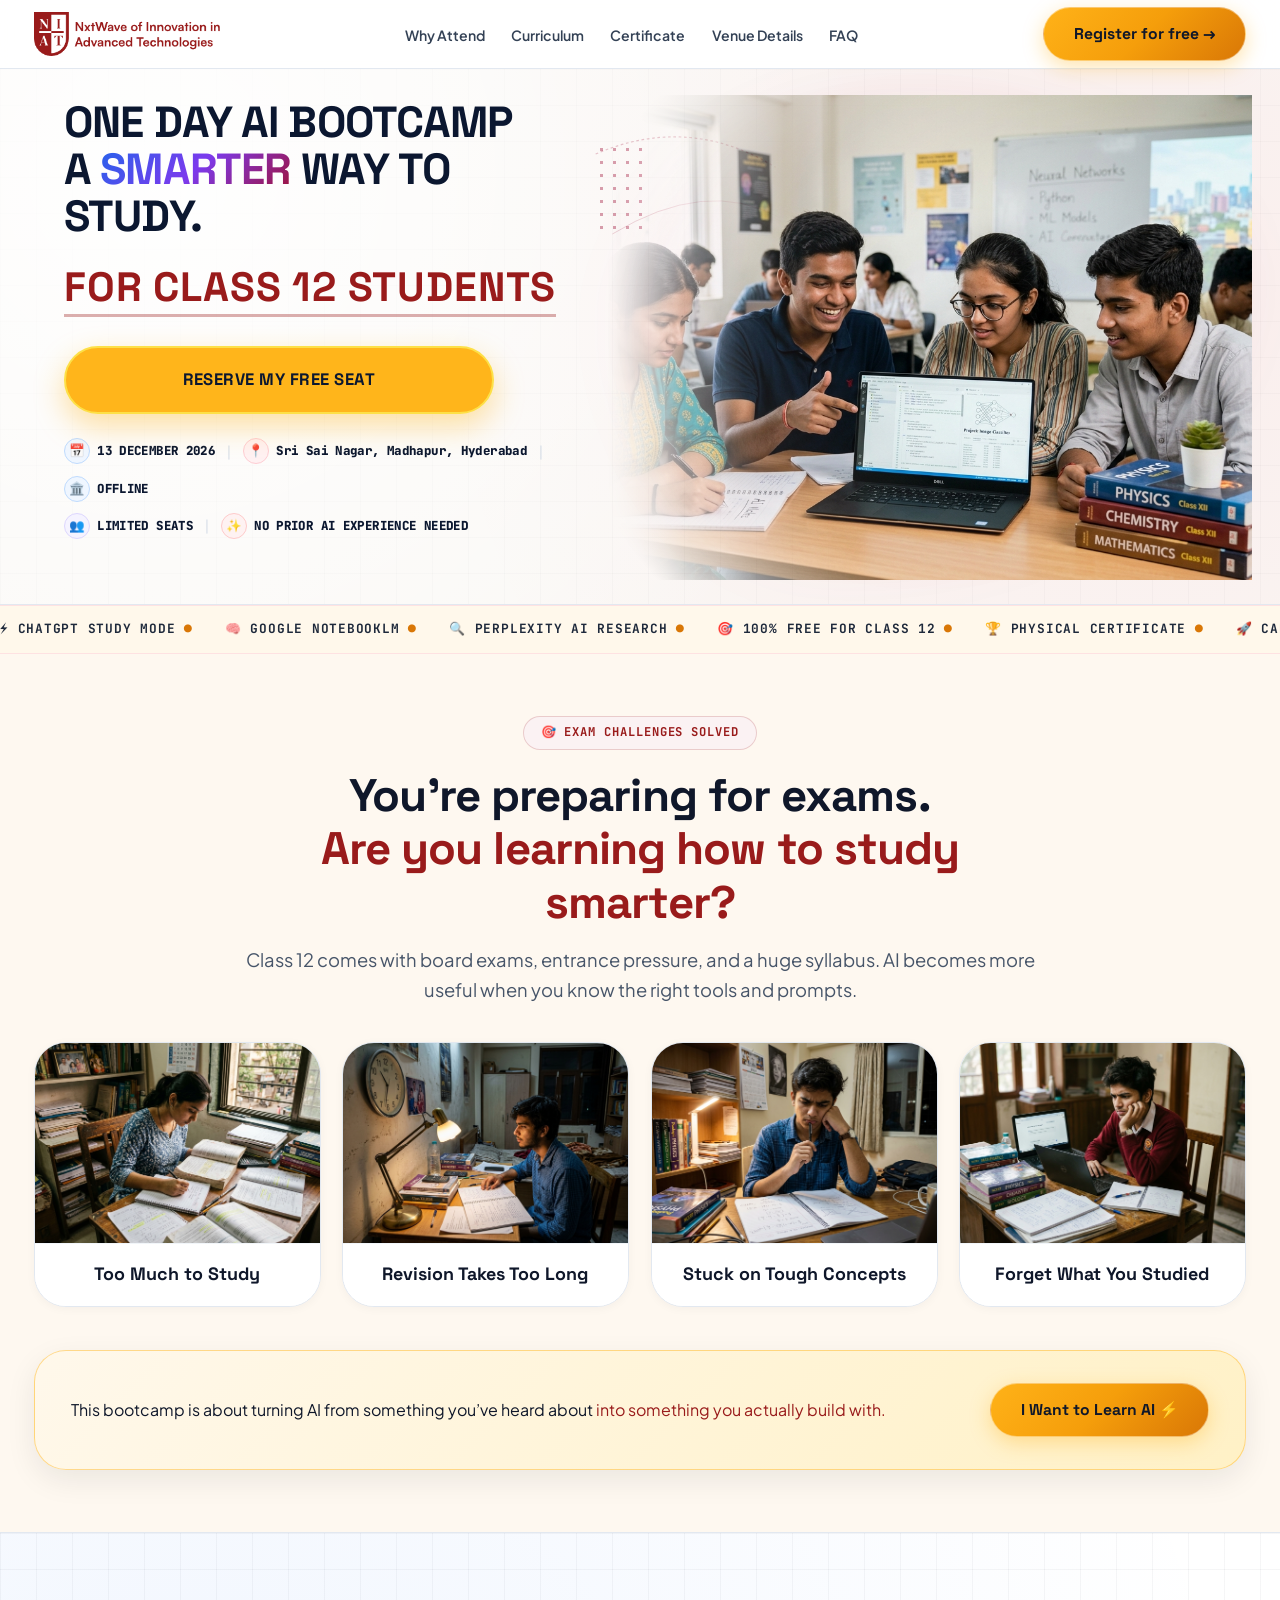
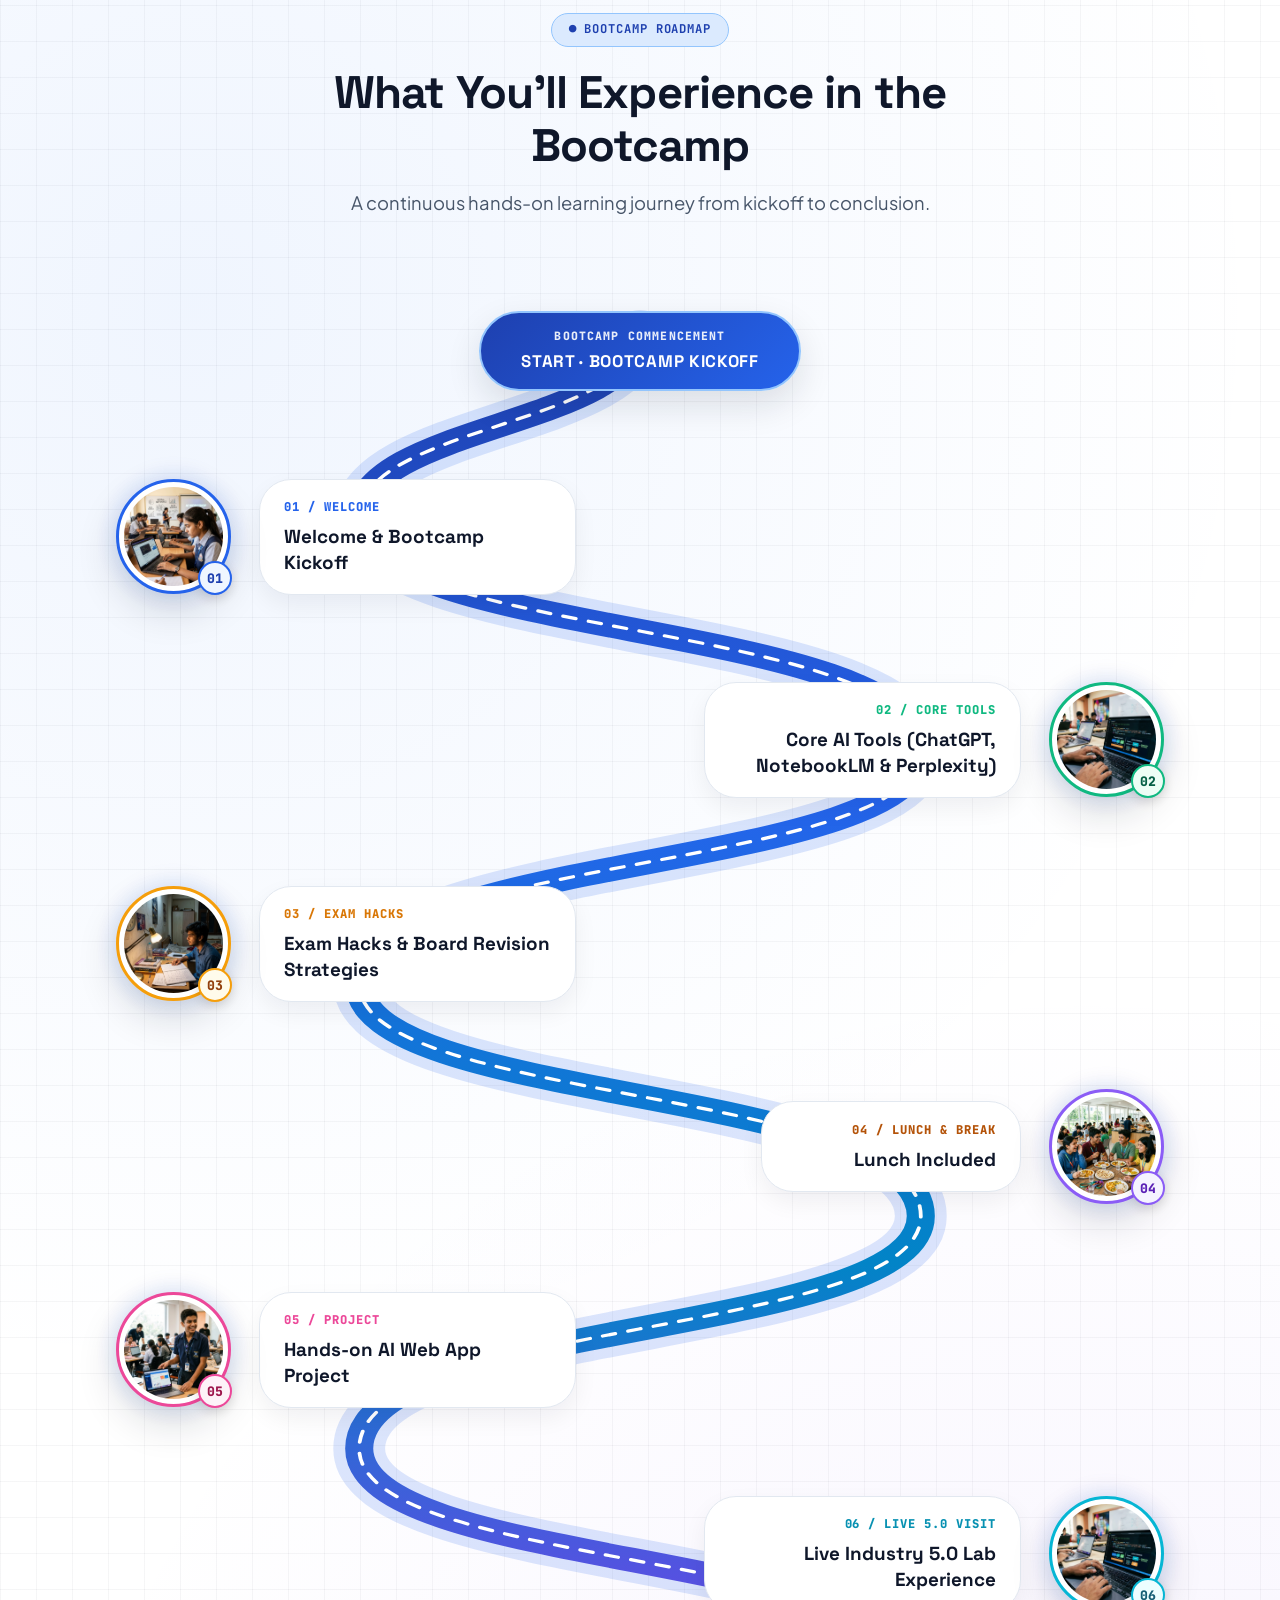
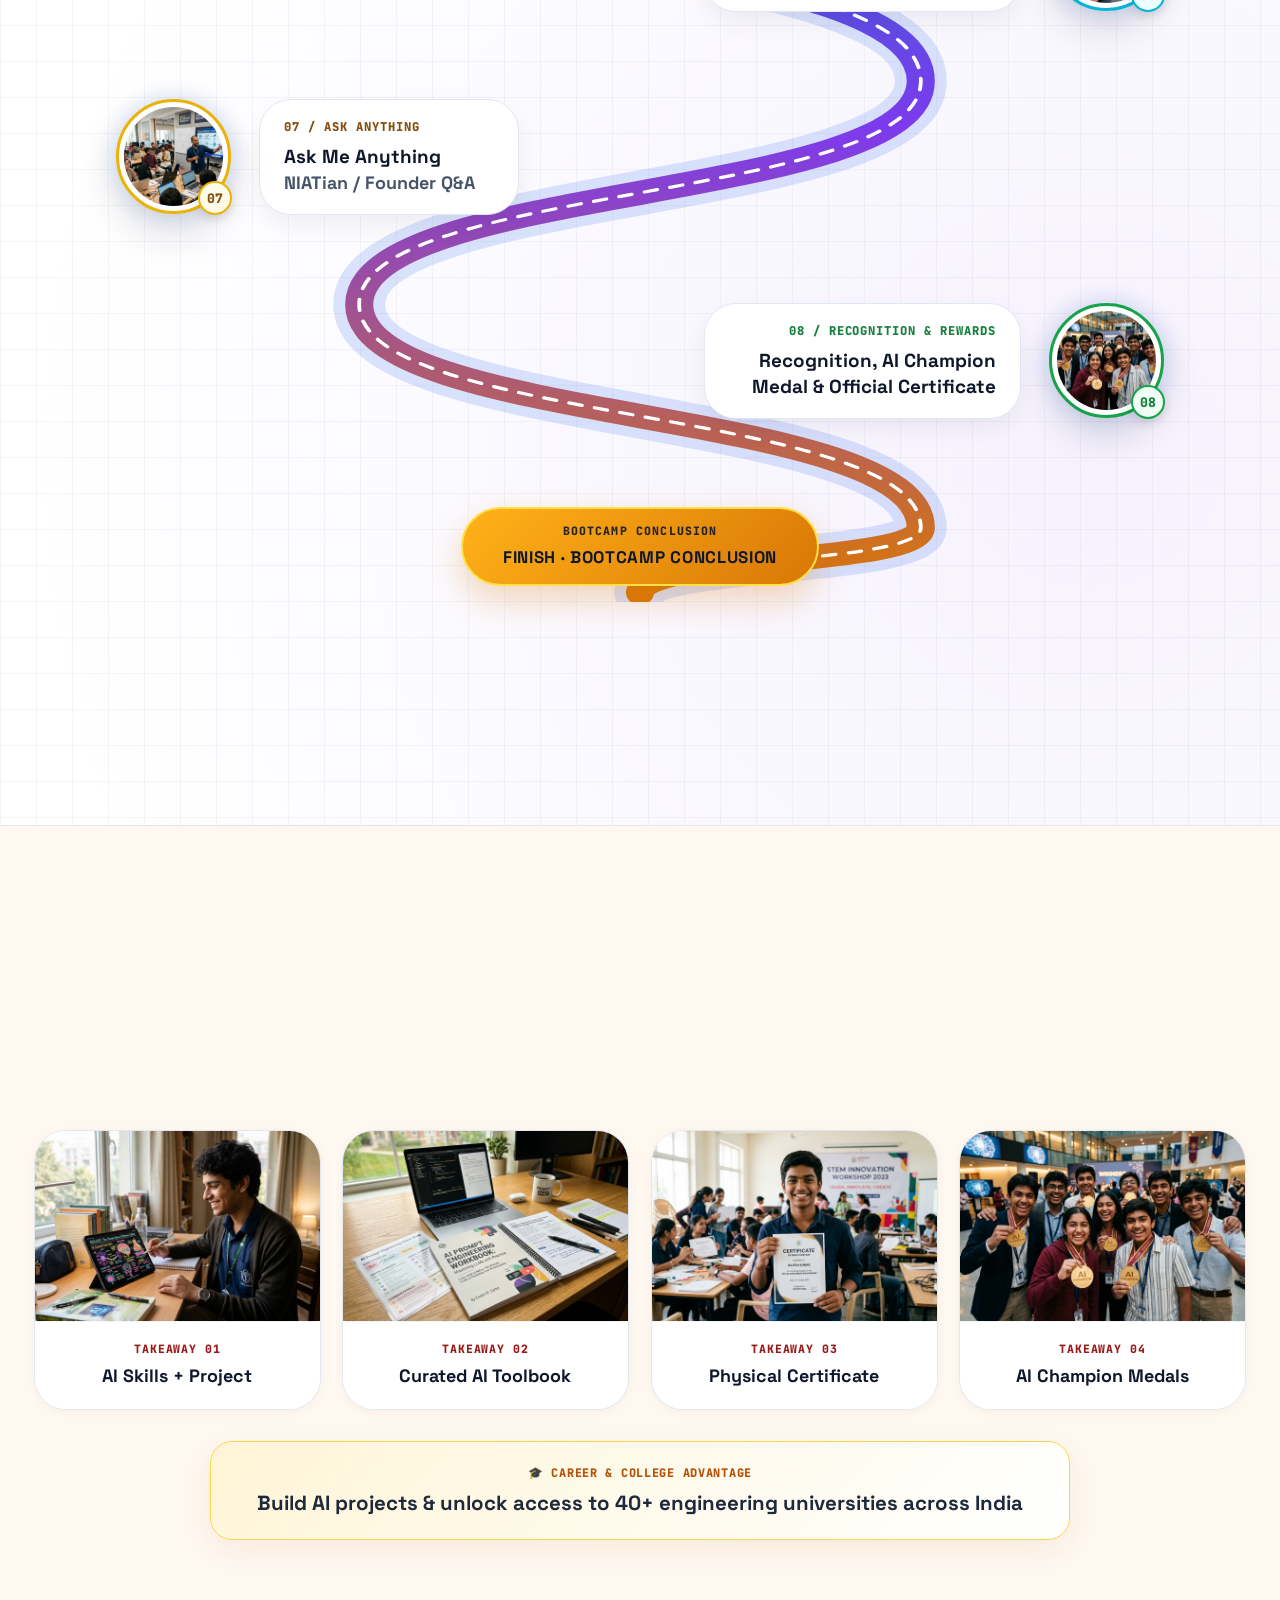
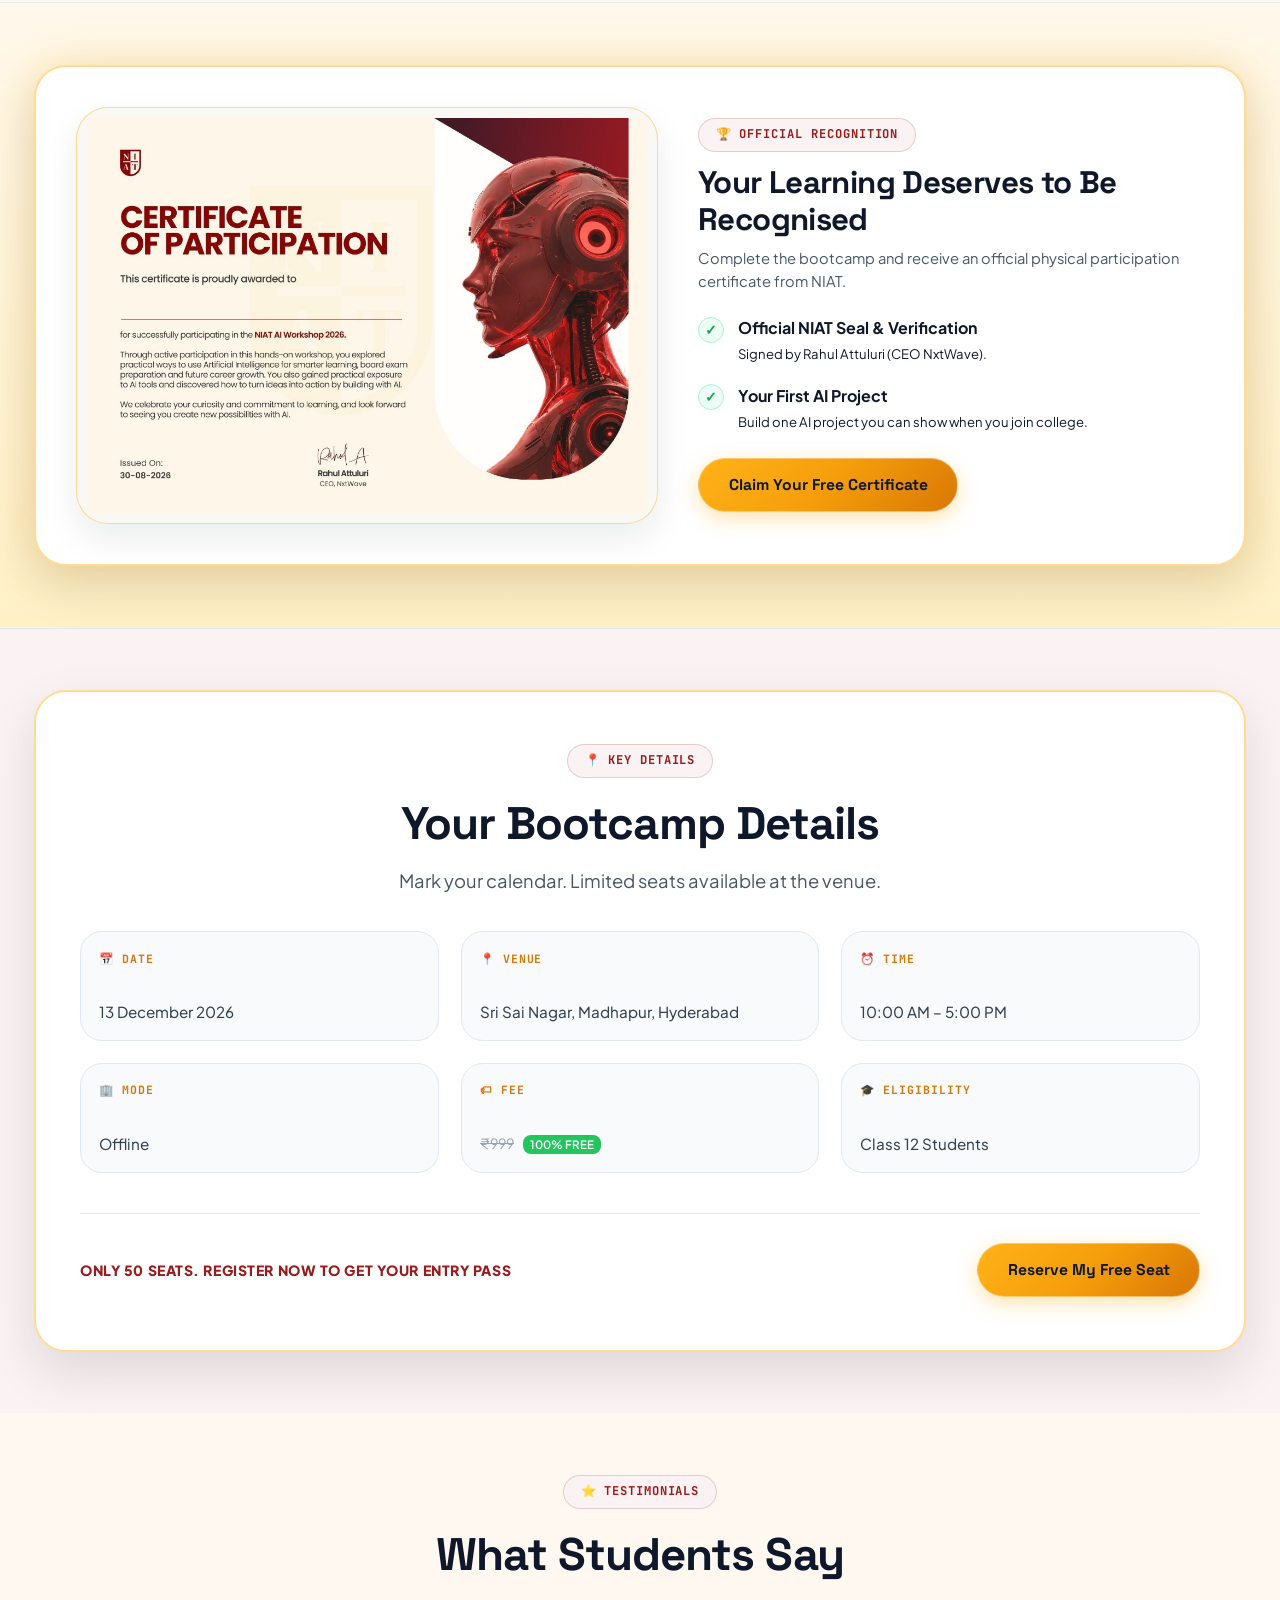
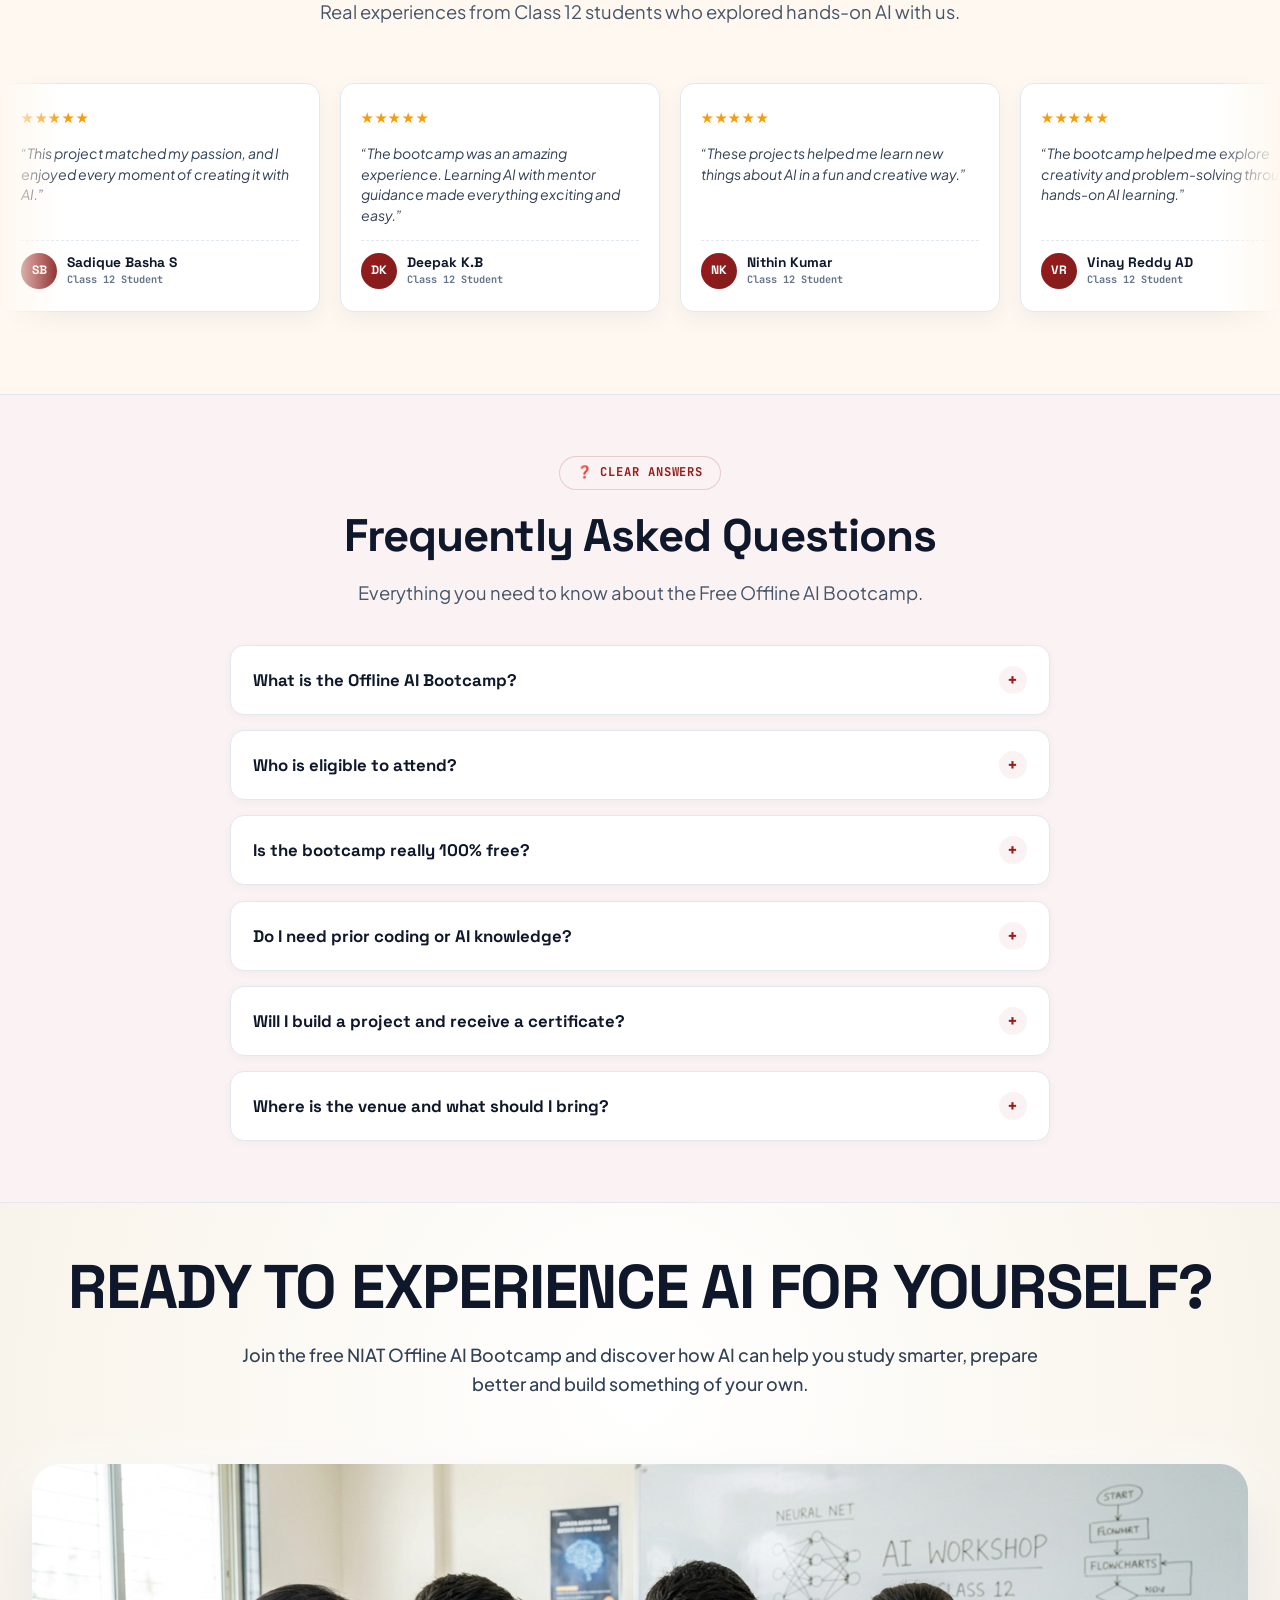
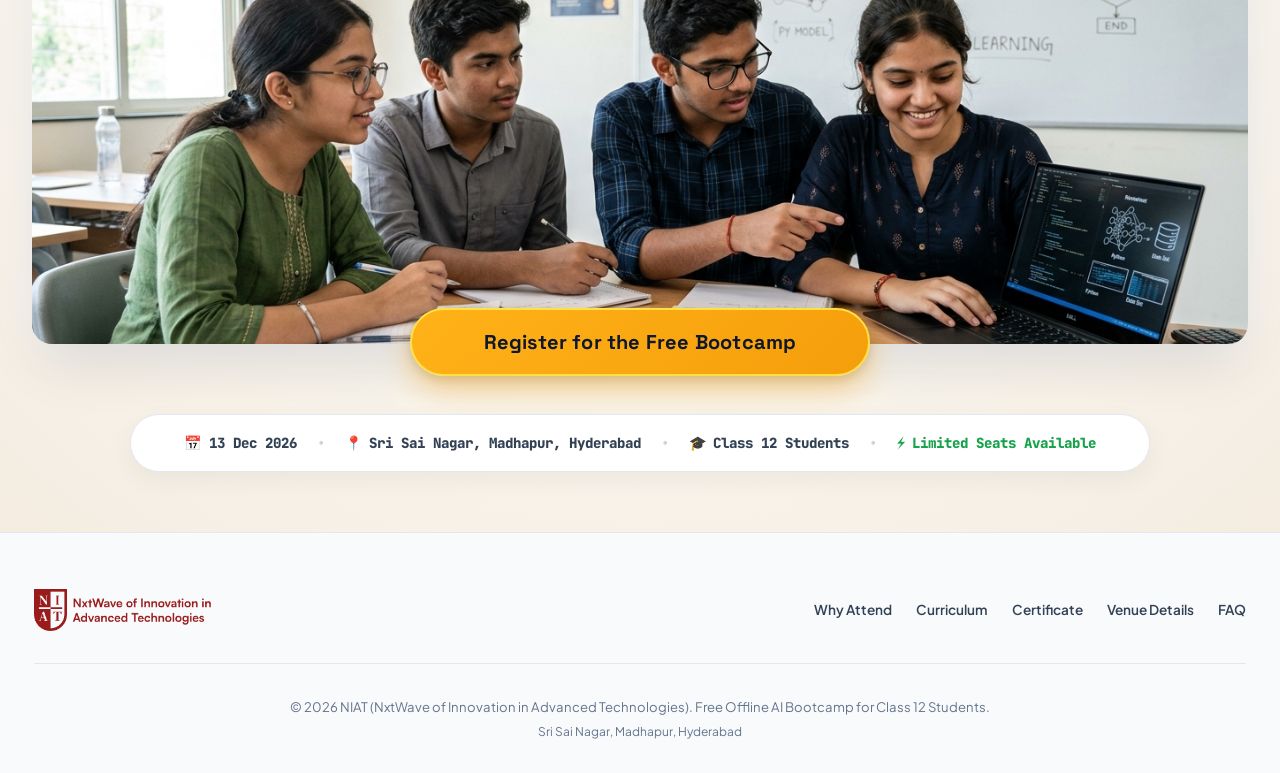
==== index.html @ da8285cf "Update Microsoft Clarity tracking tag to yvbyj7drwv" ====
<!DOCTYPE html>
<html lang="en">
<head>
  <meta charset="UTF-8">
  <meta name="viewport" content="width=device-width, initial-scale=1.0">
  <title>NIAT Offline AI Bootcamp · Free for Class 12 Students · Hyderabad</title>
  <meta name="description" content="Don’t spend your Sunday just scrolling. One free offline AI bootcamp in Hyderabad designed specifically for Class 12 students. Master practical AI tools for board exams, revision, and build real projects.">
  <meta name="google-site-verification" content="j3mldwwDeAn5Twyzx_sM41ej-Udasc-jaRJpaMaR7Ac" />
  <link rel="preconnect" href="https://fonts.googleapis.com">
  <link rel="preconnect" href="https://fonts.gstatic.com" crossorigin>
  <link href="https://fonts.googleapis.com/css2?family=Anton&family=Bebas+Neue&family=Caveat:wght@600;700&family=JetBrains+Mono:wght@500;700;800&family=Plus+Jakarta+Sans:wght@400;500;600;700;800&family=Space+Grotesk:wght@500;600;700;800&family=Syne:wght@700;800;900&display=swap" rel="stylesheet">
  <link rel="stylesheet" href="styles.css">

  <!-- Microsoft Clarity Tracking Code -->
  <script type="text/javascript">
    (function(c,l,a,r,i,t,y){
        c[a]=c[a]||function(){(c[a].q=c[a].q||[]).push(arguments)};
        t=l.createElement(r);t.async=1;t.src="https://www.clarity.ms/tag/"+i;
        y=l.getElementsByTagName(r)[0];y.parentNode.insertBefore(t,y);
    })(window, document, "clarity", "script", "yvbyj7drwv");
  </script>
</head>



<body>

  <!-- =========================================================================
       STICKY HEADER
       ========================================================================= -->
  <div class="sticky-header-group">
    <!-- Main Navigation Bar -->
    <header id="site-header" class="site-header" aria-label="Main Navigation">
      <div class="container nav-container">
        <!-- Left: Official NIAT Logo Image (NxtWave of Innovation in Advanced Technologies) -->
        <a href="#hero" class="logo-wrapper" aria-label="NIAT Home">
          <img src="assets/niat_logo_workshop.png?v=6" alt="NIAT — NxtWave of Innovation in Advanced Technologies" class="niat-logo-img" />
        </a>

        <!-- Center: Complete Navigation Links -->
        <nav aria-label="Primary Navigation">
          <ul id="header-nav-menu" class="header-nav-menu">
            <li><a href="#why-attend" class="nav-link-item">Why Attend</a></li>
            <li><a href="#curriculum" class="nav-link-item">Curriculum</a></li>
            <li><a href="#certificate" class="nav-link-item">Certificate</a></li>
            <li><a href="#details" class="nav-link-item">Venue Details</a></li>
            <li><a href="#faq" class="nav-link-item">FAQ</a></li>
          </ul>
        </nav>

        <!-- Right: Single Primary CTA Button -->
        <div class="nav-actions">
          <a href="https://docs.google.com/forms/d/e/1FAIpQLSeSSeHoAGLnqiCyKDJikSelyQiEQVtUY-c4Ah4sQtiE7iSjbQ/viewform" target="_blank" rel="noopener noreferrer" class="btn btn-hero-gold btn-sm open-reg-modal">
            Register for free →
          </a>

          <button id="mobile-nav-toggle" class="mobile-nav-toggle" aria-label="Toggle navigation menu">
            <span></span>
            <span></span>
            <span></span>
          </button>
        </div>
      </div>
    </header>
  </div>

  <main>
    <!-- =========================================================================
         SECTION 1 — HERO (UNIFIED 1750 × 900 COMPOSITION WITH ORGANIC MAROON INTEGRATION)
         ========================================================================= -->
    <section id="hero" class="hero-section" aria-label="Hero Introduction">
      <div class="container hero-canvas-container">
        <div class="hero-grid-split">
          
          <!-- LEFT 42%: Brand Headline, Master FREE Offer with Pulse Animation, CTA, Event Specs -->
          <div class="hero-brand-col">
            
            <!-- Main Headline: Condensed Display Typography (64px - 78px) -->
            <h1 class="hero-main-heading">
              <span class="hero-line-nowrap">One Day AI Bootcamp</span><br>
              A <span class="hero-highlight-smarter">SMARTER</span> WAY TO STUDY.
            </h1>

            <!-- Class 12 Audience Line -->
            <div class="hero-class12-wrap">
              <div class="hero-meta-for-class">FOR CLASS 12 STUDENTS</div>
            </div>

            <!-- Large Rounded Yellow CTA (430px x 70px, R: 36px) -->
            <div class="hero-cta-action-wrap">
              <a href="https://docs.google.com/forms/d/e/1FAIpQLSeSSeHoAGLnqiCyKDJikSelyQiEQVtUY-c4Ah4sQtiE7iSjbQ/viewform" target="_blank" rel="noopener noreferrer" class="btn btn-hero-cta-yellow open-reg-modal">
                RESERVE MY FREE SEAT
              </a>
            </div>

            <!-- Two Compact Information Rows Below CTA with Circular Icon Badges -->
            <div class="hero-event-specs">
              <div class="spec-row">
                <div class="spec-item">
                  <span class="spec-icon-badge">📅</span>
                  <span class="spec-text">6 SEPTEMBER 2026</span>
                </div>
                <span class="spec-sep">|</span>
                <div class="spec-item">
                  <span class="spec-icon-badge maroon">📍</span>
                  <span class="spec-text">Sri Sai Nagar, Madhapur, Hyderabad</span>
                </div>
                <span class="spec-sep">|</span>
                <div class="spec-item">
                  <span class="spec-icon-badge">🏛️</span>
                  <span class="spec-text">OFFLINE</span>
                </div>
              </div>

              <div class="spec-row">
                <div class="spec-item">
                  <span class="spec-icon-badge purple">👥</span>
                  <span class="spec-text">LIMITED SEATS</span>
                </div>
                <span class="spec-sep">|</span>
                <div class="spec-item">
                  <span class="spec-icon-badge red">✨</span>
                  <span class="spec-text">NO PRIOR AI EXPERIENCE NEEDED</span>
                </div>
              </div>
            </div>

          </div>

          <!-- RIGHT 58%: Large Immersive Student Photography with Organic Maroon Background Integration -->
          <div class="hero-workshop-scene-col">
            <div class="hero-stage-immersive">
              
              <!-- Light Maroon Organic Gradient Blob -->
              <div class="hero-maroon-blob" aria-hidden="true"></div>
              
              <!-- Soft Blush & Burgundy Ambient Glow -->
              <div class="hero-blush-glow" aria-hidden="true"></div>

              <!-- Decorative Maroon Dots Pattern -->
              <div class="hero-maroon-dots" aria-hidden="true"></div>

              <!-- Thin Curved Maroon Line Accents -->
              <svg class="hero-curved-accents" viewBox="0 0 300 200" fill="none" aria-hidden="true">
                <path d="M10,40 Q150,-20 280,60" stroke="rgba(159,18,57,0.24)" stroke-width="1.8" stroke-dasharray="4 4" />
                <path d="M35,160 Q175,75 285,135" stroke="rgba(159,18,57,0.18)" stroke-width="1.5" />
              </svg>

              <!-- Authentic Indian Class 12 Student Photography with Soft Organic Left Edge -->
              <div class="hero-student-photo-wrapper">
                <img 
                  src="assets/maroon_hero_students.jpg" 
                  alt="Four Indian Class 12 students in an offline AI bootcamp collaborating around a laptop in a bright sunlit modern classroom with science textbooks" 
                  class="hero-maroon-student-img" 
                  loading="eager"
                />
              </div>

            </div>
          </div>

        </div>
      </div>
    </section>

    <!-- =========================================================================
         INFINITE MARQUEE TICKER LOOP
         ========================================================================= -->
    <div class="marquee-ticker-section" aria-hidden="true">
      <div class="marquee-track">
        <span class="marquee-item">⚡ CHATGPT STUDY MODE <span class="marquee-dot">●</span></span>
        <span class="marquee-item">🧠 GOOGLE NOTEBOOKLM <span class="marquee-dot">●</span></span>
        <span class="marquee-item">🔍 PERPLEXITY AI RESEARCH <span class="marquee-dot">●</span></span>
        <span class="marquee-item">🎯 100% FREE FOR CLASS 12 <span class="marquee-dot">●</span></span>
        <span class="marquee-item">🏆 PHYSICAL CERTIFICATE <span class="marquee-dot">●</span></span>
        <span class="marquee-item">🚀 CAPSTONE WEB APP PROJECT <span class="marquee-dot">●</span></span>
        <span class="marquee-item">⚡ ONE DAY AI BOOTCAMP <span class="marquee-dot">●</span></span>
        <span class="marquee-item">📅 6 SEPTEMBER 2026 (SUNDAY) <span class="marquee-dot">●</span></span>
        <span class="marquee-item">📍 Sri Sai Nagar, Madhapur, Hyderabad <span class="marquee-dot">●</span></span>
        <!-- Duplicated for loop -->
        <span class="marquee-item">⚡ CHATGPT STUDY MODE <span class="marquee-dot">●</span></span>
        <span class="marquee-item">🧠 GOOGLE NOTEBOOKLM <span class="marquee-dot">●</span></span>
        <span class="marquee-item">🔍 PERPLEXITY AI RESEARCH <span class="marquee-dot">●</span></span>
        <span class="marquee-item">🎯 100% FREE FOR CLASS 12 <span class="marquee-dot">●</span></span>
        <span class="marquee-item">🏆 PHYSICAL CERTIFICATE <span class="marquee-dot">●</span></span>
        <span class="marquee-item">🚀 CAPSTONE WEB APP PROJECT <span class="marquee-dot">●</span></span>
        <span class="marquee-item">⚡ ONE DAY AI BOOTCAMP <span class="marquee-dot">●</span></span>
        <span class="marquee-item">📅 6 SEPTEMBER 2026 (SUNDAY) <span class="marquee-dot">●</span></span>
        <span class="marquee-item">📍 Sri Sai Nagar, Madhapur, Hyderabad <span class="marquee-dot">●</span></span>
      </div>
    </div>

    <!-- =========================================================================
         SECTION 2 — WHY SHOULD YOU ATTEND?
         ========================================================================= -->
    <section id="why-attend" class="section-padding why-attend-section" aria-label="Why Should You Attend">
      <div class="container">
        <div class="section-header" data-animate="fade-in">
          <div class="section-tag">
            <span>🎯</span> EXAM CHALLENGES SOLVED
          </div>
          <h2 class="section-title">
            You’re preparing for exams.<br>
            <span class="gradient-text-maroon">Are you learning how to study<br class="hide-mobile"> smarter?</span>
          </h2>
          <p class="section-subtitle">
            Class 12 comes with board exams, entrance pressure, and a huge syllabus. AI becomes more useful when you know the right tools and prompts.
          </p>
        </div>

        <div class="why-grid">
          <!-- Card 1 -->
          <div class="why-card" data-animate="scale-up" data-delay="1">
            <div class="why-card-img-wrap">
              <img src="assets/problem_too_much_study.jpg" alt="Too Much to Study - Class 12 student with heavy books" class="why-card-img" loading="lazy" />
            </div>
            <div class="why-card-caption">
              <h3 class="why-card-title">Too Much to Study</h3>
            </div>
          </div>

          <!-- Card 2 -->
          <div class="why-card" data-animate="scale-up" data-delay="2">
            <div class="why-card-img-wrap">
              <img src="assets/problem_revision_time.jpg" alt="Revision Takes Too Long - Class 12 student late night revision" class="why-card-img" loading="lazy" />
            </div>
            <div class="why-card-caption">
              <h3 class="why-card-title">Revision Takes Too Long</h3>
            </div>
          </div>

          <!-- Card 3 -->
          <div class="why-card" data-animate="scale-up" data-delay="3">
            <div class="why-card-img-wrap">
              <img src="assets/problem_stuck_concept.jpg" alt="Stuck on Tough Concepts - Class 12 student solving tough equations" class="why-card-img" loading="lazy" />
            </div>
            <div class="why-card-caption">
              <h3 class="why-card-title">Stuck on Tough Concepts</h3>
            </div>
          </div>

          <!-- Card 4 -->
          <div class="why-card" data-animate="scale-up" data-delay="4">
            <div class="why-card-img-wrap">
              <img src="assets/problem_dont_know_ai.jpg?v=2" alt="Forget What You Studied - Class 12 student revising study tools" class="why-card-img" loading="lazy" />
            </div>
            <div class="why-card-caption">
              <h3 class="why-card-title">Forget What You Studied</h3>
            </div>
          </div>
        </div>

        <div class="why-highlight-banner" data-animate="fade-in">
          <div class="why-banner-text">
            This bootcamp is about turning AI from something you’ve heard about <span>into something you actually build with.</span>
          </div>
          <a href="https://docs.google.com/forms/d/e/1FAIpQLSeSSeHoAGLnqiCyKDJikSelyQiEQVtUY-c4Ah4sQtiE7iSjbQ/viewform" target="_blank" rel="noopener noreferrer" class="btn btn-hero-gold btn-lg open-reg-modal" style="flex-shrink: 0;">
            I Want to Learn AI ⚡
          </a>
        </div>
      </div>
    </section>

    <!-- =========================================================================
         SECTION 3 — OPEN 3D LANDSCAPE WINDING ROADMAP
         ========================================================================= -->
    <section id="curriculum" class="section-padding learn-section" aria-label="What You Will Experience">
      <div class="container">
        <div class="section-header" data-animate="fade-in">
          <div class="section-tag" style="background: #DBEAFE; color: #1E40AF; border-color: #93C5FD;">
            <span>●</span> BOOTCAMP ROADMAP
          </div>
          <h2 class="section-title">
            What You’ll Experience in the Bootcamp
          </h2>
          <p class="section-subtitle">
            A continuous hands-on learning journey from kickoff to conclusion.
          </p>
        </div>

        <!-- Open 3D Landscape Interactive Roadmap Canvas -->
        <div class="landscape-roadmap-canvas" data-animate="fade-in">
          
          <!-- Continuous Winding SVG Highway Path -->
          <svg class="landscape-highway-svg" viewBox="0 0 1000 2050" fill="none" preserveAspectRatio="none" aria-hidden="true">
            <!-- Road Ambient Elevation Shadow -->
            <path d="M 500 40 
                     C 500 140, 240 140, 240 240 
                     C 240 370, 760 350, 760 490 
                     C 760 620, 240 600, 240 740 
                     C 240 870, 760 850, 760 990 
                     C 760 1120, 240 1100, 240 1240 
                     C 240 1370, 760 1350, 760 1490 
                     C 760 1620, 240 1600, 240 1730 
                     C 240 1860, 760 1840, 760 1970 
                     C 760 2010, 500 2000, 500 2040" 
                  stroke="rgba(37, 99, 235, 0.16)" stroke-width="48" stroke-linecap="round" />
            <!-- Main Blue 3D Highway Track -->
            <path d="M 500 40 
                     C 500 140, 240 140, 240 240 
                     C 240 370, 760 350, 760 490 
                     C 760 620, 240 600, 240 740 
                     C 240 870, 760 850, 760 990 
                     C 760 1120, 240 1100, 240 1240 
                     C 240 1370, 760 1350, 760 1490 
                     C 760 1620, 240 1600, 240 1730 
                     C 240 1860, 760 1840, 760 1970 
                     C 760 2010, 500 2000, 500 2040" 
                  stroke="url(#landscapeHighwayGrad)" stroke-width="26" stroke-linecap="round" />
            <!-- White Center Dashed Line -->
            <path d="M 500 40 
                     C 500 140, 240 140, 240 240 
                     C 240 370, 760 350, 760 490 
                     C 760 620, 240 600, 240 740 
                     C 240 870, 760 850, 760 990 
                     C 760 1120, 240 1100, 240 1240 
                     C 240 1370, 760 1350, 760 1490 
                     C 760 1620, 240 1600, 240 1730 
                     C 240 1860, 760 1840, 760 1970 
                     C 760 2010, 500 2000, 500 2040" 
                  stroke="#FFFFFF" stroke-width="3.5" stroke-dasharray="12 12" stroke-linecap="round" />
            <defs>
              <linearGradient id="landscapeHighwayGrad" x1="0%" y1="0%" x2="0%" y2="100%">
                <stop offset="0%" stop-color="#1E40AF" />
                <stop offset="25%" stop-color="#2563EB" />
                <stop offset="50%" stop-color="#0284C7" />
                <stop offset="75%" stop-color="#7C3AED" />
                <stop offset="100%" stop-color="#D97706" />
              </linearGradient>
            </defs>
          </svg>

          <!-- START TERMINAL GATE -->
          <div class="landscape-gate-row">
            <div class="landscape-gate-pill start">
              <span class="gate-sub-tag">BOOTCAMP COMMENCEMENT</span>
              <h3 class="gate-main-title">START · BOOTCAMP KICKOFF</h3>
            </div>
          </div>

          <!-- STAGE 01: Welcome & Bootcamp Kickoff (Left side of road) -->
          <div class="landscape-station-zone left-zone" data-animate="fade-in">
            <div class="station-unit theme-1">
              <div class="station-photo-circle-wrap">
                <img 
                  src="assets/pedagogy_student_problems.jpg" 
                  alt="Welcome and Bootcamp Kickoff" 
                  class="station-photo-circle-img" 
                  loading="lazy"
                />
                <span class="station-step-badge">01</span>
              </div>
              <div class="station-info-box">
                <div class="station-tag-label">01 / WELCOME</div>
                <h3 class="station-headline-text">Welcome & Bootcamp Kickoff</h3>
              </div>
            </div>
          </div>

          <!-- STAGE 02: Core AI Tools (Right side of road) -->
          <div class="landscape-station-zone right-zone" data-animate="fade-in">
            <div class="station-unit theme-2">
              <div class="station-photo-circle-wrap">
                <img 
                  src="assets/pedagogy_live_tools.jpg" 
                  alt="Core AI Tools Session" 
                  class="station-photo-circle-img" 
                  loading="lazy"
                />
                <span class="station-step-badge">02</span>
              </div>
              <div class="station-info-box">
                <div class="station-tag-label">02 / CORE TOOLS</div>
                <h3 class="station-headline-text">Core AI Tools (ChatGPT, NotebookLM & Perplexity)</h3>
              </div>
            </div>
          </div>

          <!-- STAGE 03: Exam Hacks & Revision (Left side of road) -->
          <div class="landscape-station-zone left-zone" data-animate="fade-in">
            <div class="station-unit theme-3">
              <div class="station-photo-circle-wrap">
                <img 
                  src="assets/problem_revision_time.jpg" 
                  alt="Exam Hacks and Revision Strategies" 
                  class="station-photo-circle-img" 
                  loading="lazy"
                />
                <span class="station-step-badge">03</span>
              </div>
              <div class="station-info-box">
                <div class="station-tag-label">03 / EXAM HACKS</div>
                <h3 class="station-headline-text">Exam Hacks & Board Revision Strategies</h3>
              </div>
            </div>
          </div>

          <!-- STAGE 04: Lunch Break (Right side of road) -->
          <div class="landscape-station-zone right-zone" data-animate="fade-in">
            <div class="station-unit theme-4" style="border-color: rgba(217, 119, 6, 0.25);">
              <div class="station-photo-circle-wrap">
                <img 
                  src="assets/roadmap_lunch_break.jpg" 
                  alt="Lunch and Networking Break" 
                  class="station-photo-circle-img" 
                  loading="lazy"
                />
                <span class="station-step-badge">04</span>
              </div>
              <div class="station-info-box">
                <div class="station-tag-label" style="color: #B45309;">04 / LUNCH & BREAK</div>
                <h3 class="station-headline-text">Lunch Included</h3>
              </div>
            </div>
          </div>

          <!-- STAGE 05: AI Project (Left side of road) -->
          <div class="landscape-station-zone left-zone" data-animate="fade-in">
            <div class="station-unit theme-5">
              <div class="station-photo-circle-wrap">
                <img 
                  src="assets/pedagogy_learn_building.jpg" 
                  alt="Hands-on AI Web App Project" 
                  class="station-photo-circle-img" 
                  loading="lazy"
                />
                <span class="station-step-badge">05</span>
              </div>
              <div class="station-info-box">
                <div class="station-tag-label">05 / PROJECT</div>
                <h3 class="station-headline-text">Hands-on AI Web App Project</h3>
              </div>
            </div>
          </div>

          <!-- STAGE 06: Live Industry 5.0 Visit (Right side of road) -->
          <div class="landscape-station-zone right-zone" data-animate="fade-in">
            <div class="station-unit theme-6">
              <div class="station-photo-circle-wrap">
                <img 
                  src="assets/roadmap_industry_5.jpg" 
                  alt="Live Industry 5.0 Lab Experience" 
                  class="station-photo-circle-img" 
                  loading="lazy"
                />
                <span class="station-step-badge">06</span>
              </div>
              <div class="station-info-box">
                <div class="station-tag-label">06 / LIVE 5.0 VISIT</div>
                <h3 class="station-headline-text">Live Industry 5.0 Lab Experience</h3>
              </div>
            </div>
          </div>

          <!-- STAGE 07: Ask Me Anything (Left side of road) -->
          <div class="landscape-station-zone left-zone" data-animate="fade-in">
            <div class="station-unit theme-7">
              <div class="station-photo-circle-wrap">
                <img 
                  src="assets/roadmap_mentorship_qa.jpg" 
                  alt="Ask Me Anything - NIATian / Founder Q&A" 
                  class="station-photo-circle-img" 
                  loading="lazy"
                />
                <span class="station-step-badge">07</span>
              </div>
              <div class="station-info-box">
                <div class="station-tag-label">07 / ASK ANYTHING</div>
                <h3 class="station-headline-text">Ask Me Anything<br><span style="font-size: 0.95em; font-weight: 700; color: #475569;">NIATian / Founder Q&A</span></h3>
              </div>
            </div>
          </div>

          <!-- STAGE 08: Recognition & Rewards (Right side of road) -->
          <div class="landscape-station-zone right-zone" data-animate="fade-in">
            <div class="station-unit theme-8" style="border-color: rgba(22, 101, 52, 0.25);">
              <div class="station-photo-circle-wrap">
                <img 
                  src="assets/takeaway_ai_champion_medal.jpg" 
                  alt="Recognition, AI Champion Medal & Official Certificate" 
                  class="station-photo-circle-img" 
                  loading="lazy"
                />
                <span class="station-step-badge">08</span>
              </div>
              <div class="station-info-box">
                <div class="station-tag-label" style="color: #15803D;">08 / RECOGNITION & REWARDS</div>
                <h3 class="station-headline-text">Recognition, AI Champion Medal & Official Certificate</h3>
              </div>
            </div>
          </div>

          <!-- FINISH TERMINAL GATE -->
          <div class="landscape-gate-row finish-gate">
            <div class="landscape-gate-pill finish">
              <span class="gate-sub-tag">BOOTCAMP CONCLUSION</span>
              <h3 class="gate-main-title">FINISH · BOOTCAMP CONCLUSION</h3>
            </div>
          </div>

        </div>

        <div style="text-align: center; margin-top: 2rem;" data-animate="fade-in">
          <a href="https://docs.google.com/forms/d/e/1FAIpQLSeSSeHoAGLnqiCyKDJikSelyQiEQVtUY-c4Ah4sQtiE7iSjbQ/viewform" target="_blank" rel="noopener noreferrer" class="btn btn-hero-gold btn-lg open-reg-modal">
            Reserve My Free Seat for the Bootcamp
          </a>
        </div>
      </div>
    </section>

    <!-- =========================================================================
         SECTION 4 — WHAT YOU'LL WALK AWAY WITH (KEY TAKEAWAYS)
         ========================================================================= -->
    <section id="takeaways" class="section-padding takeaways-section" aria-label="What You Will Walk Away With">
      <div class="container">
        <div class="section-header" data-animate="fade-in">
          <div class="section-tag">
            <span>🎁</span> KEY TAKEAWAYS
          </div>
          <h2 class="section-title">
            Come for the Bootcamp.<br>
            <span class="gradient-text-maroon">Leave With More Than Just Notes.</span>
          </h2>
          <p class="section-subtitle">
            Everything you will take home after completing this hands-on bootcamp.
          </p>
        </div>

        <div class="takeaways-grid">
          <!-- Takeaway 1 -->
          <div class="takeaway-card" data-animate="scale-up" data-delay="1">
            <div class="takeaway-card-img-wrap">
              <img src="assets/takeaway_practical_skills.jpg" alt="AI Skills + Project - Student studying on tablet" class="takeaway-card-img" loading="lazy" />
            </div>
            <div class="takeaway-card-caption">
              <div class="takeaway-card-tag">TAKEAWAY 01</div>
              <h3 class="takeaway-heading">AI Skills + Project</h3>
            </div>
          </div>

          <!-- Takeaway 2 -->
          <div class="takeaway-card" data-animate="scale-up" data-delay="2">
            <div class="takeaway-card-img-wrap">
              <img src="assets/takeaway_curated_toolbook.jpg" alt="Curated AI Toolbook - Prompt workbook on desk" class="takeaway-card-img" loading="lazy" />
            </div>
            <div class="takeaway-card-caption">
              <div class="takeaway-card-tag">TAKEAWAY 02</div>
              <h3 class="takeaway-heading">Curated AI Toolbook</h3>
            </div>
          </div>

          <!-- Takeaway 3 -->
          <div class="takeaway-card" data-animate="scale-up" data-delay="3">
            <div class="takeaway-card-img-wrap">
              <img src="assets/takeaway_physical_cert.jpg" alt="Physical Certificate - Proud student holding certificate" class="takeaway-card-img" loading="lazy" />
            </div>
            <div class="takeaway-card-caption">
              <div class="takeaway-card-tag">TAKEAWAY 03</div>
              <h3 class="takeaway-heading">Physical Certificate</h3>
            </div>
          </div>

          <!-- Takeaway 4 -->
          <div class="takeaway-card" data-animate="scale-up" data-delay="4">
            <div class="takeaway-card-img-wrap">
              <img src="assets/takeaway_ai_champion_medals_group.jpg" alt="AI Champion Medals - Proud students celebrating with AI Champion medals" class="takeaway-card-img" loading="lazy" />
            </div>
            <div class="takeaway-card-caption">
              <div class="takeaway-card-tag">TAKEAWAY 04</div>
              <h3 class="takeaway-heading">AI Champion Medals</h3>
            </div>
          </div>
        </div>

        <!-- Additional Highlighted Opportunity Box -->
        <div class="takeaways-opportunity-box" data-animate="fade-in">
          <div class="takeaways-opp-badge">🎓 CAREER &amp; COLLEGE ADVANTAGE</div>
          <p class="takeaways-opp-text">
            Build AI projects &amp; unlock access to 40+ engineering universities across India
          </p>
        </div>
      </div>
    </section>

    <!-- =========================================================================
         SECTION 5 — PHYSICAL CERTIFICATE SHOWCASE
         ========================================================================= -->
    <section id="certificate" class="section-padding certificate-section" aria-label="Official Certificate">
      <div class="container">
        <div class="cert-showcase-container">
          <!-- Left: Official Physical Certificate Image -->
          <div data-animate="slide-right">
            <div class="cert-image-frame">
              <img 
                src="assets/certificate_official.jpg" 
                alt="Official NIAT Certificate of Participation signed by Rahul Attuluri CEO NxtWave" 
                class="cert-image-preview" 
                loading="lazy"
              />
            </div>
          </div>

          <!-- Right: Minimal Information Only -->
          <div data-animate="slide-left">
            <div class="section-tag" style="margin-bottom: 0.75rem;">
              <span>🏆</span> OFFICIAL RECOGNITION
            </div>
            <h2 class="section-title" style="text-align: left; margin-bottom: 0.55rem; font-size: clamp(1.45rem, 2.5vw, 1.95rem);">
              Your Learning Deserves to Be Recognised
            </h2>
            <p class="section-subtitle" style="text-align: left; margin-bottom: 1.35rem; font-size: 0.92rem;">
              Complete the bootcamp and receive an official physical participation certificate from NIAT.
            </p>

            <div class="cert-benefits-list" style="margin-bottom: 1.65rem;">
              <div class="cert-benefit-item">
                <div class="cert-check-icon">✓</div>
                <div>
                  <strong>Official NIAT Seal & Verification</strong>
                  <p class="text-muted" style="font-size: 0.82rem; margin-top: 0.15rem;">Signed by Rahul Attuluri (CEO NxtWave).</p>
                </div>
              </div>

              <div class="cert-benefit-item">
                <div class="cert-check-icon">✓</div>
                <div>
                  <strong>Your First AI Project</strong>
                  <p class="text-muted" style="font-size: 0.82rem; margin-top: 0.15rem;">Build one AI project you can show when you join college.</p>
                </div>
              </div>
            </div>

            <a href="https://docs.google.com/forms/d/e/1FAIpQLSeSSeHoAGLnqiCyKDJikSelyQiEQVtUY-c4Ah4sQtiE7iSjbQ/viewform" target="_blank" rel="noopener noreferrer" class="btn btn-hero-gold btn-lg open-reg-modal">
              Claim Your Free Certificate
            </a>
          </div>
        </div>
      </div>
    </section>

    <!-- =========================================================================
         SECTION 6 — BOOTCAMP DETAILS PANEL
         ========================================================================= -->
    <section id="details" class="section-padding details-section" aria-label="Bootcamp Venue and Details">
      <div class="container">
        <div class="details-panel-container" data-animate="scale-up">
          <div class="section-header" style="margin-bottom: 2.25rem;">
            <div class="section-tag">
              <span>📍</span> KEY DETAILS
            </div>
            <h2 class="section-title">
              Your Bootcamp Details
            </h2>
            <p class="section-subtitle">
              Mark your calendar. Limited seats available at the venue.
            </p>
          </div>

          <div class="details-grid">
            <div class="detail-card">
              <div class="detail-card-label">📅 DATE</div>
              <div class="detail-card-value">6 September 2026</div>
            </div>

            <div class="detail-card">
              <div class="detail-card-label">📍 VENUE</div>
              <div class="detail-card-value">Sri Sai Nagar, Madhapur, Hyderabad</div>
            </div>

            <div class="detail-card">
              <div class="detail-card-label">⏰ TIME</div>
              <div class="detail-card-value">10:00 AM – 5:00 PM</div>
            </div>

            <div class="detail-card">
              <div class="detail-card-label">🏢 MODE</div>
              <div class="detail-card-value">Offline</div>
            </div>

            <div class="detail-card">
              <div class="detail-card-label">🏷 FEE</div>
              <div class="detail-card-value">
                <span class="fee-strike">₹999</span>
                <span class="free-pill">100% FREE</span>
              </div>
            </div>

            <div class="detail-card">
              <div class="detail-card-label">🎓 ELIGIBILITY</div>
              <div class="detail-card-value">Class 12 Students</div>
            </div>
          </div>

          <div class="details-footer-bar">
            <div class="seats-warning" style="font-weight: 800; letter-spacing: 0.04em;">
              <span>ONLY 50 SEATS. REGISTER NOW TO GET YOUR ENTRY PASS</span>
            </div>
            <a href="https://docs.google.com/forms/d/e/1FAIpQLSeSSeHoAGLnqiCyKDJikSelyQiEQVtUY-c4Ah4sQtiE7iSjbQ/viewform" target="_blank" rel="noopener noreferrer" class="btn btn-hero-gold btn-lg open-reg-modal">
              Reserve My Free Seat
            </a>
          </div>
        </div>
      </div>
    </section>

    <!-- =========================================================================
         SECTION — STUDENT TESTIMONIALS (CONTINUOUS HORIZONTAL CAROUSEL)
         ========================================================================= -->
    <section id="testimonials" class="section-padding testimonials-section" aria-label="Student Testimonials">
      <div class="container">
        <div class="section-header" data-animate="fade-in">
          <div class="section-tag">
            <span>⭐</span> TESTIMONIALS
          </div>
          <h2 class="section-title">
            What Students Say
          </h2>
          <p class="section-subtitle">
            Real experiences from Class 12 students who explored hands-on AI with us.
          </p>
        </div>
      </div>

      <!-- Continuous Seamless Marquee Carousel -->
      <div class="testimonials-marquee-wrapper" aria-label="Student Testimonial Carousel">
        <div class="testimonials-track">
          <!-- Item 1 -->
          <div class="testimonial-card">
            <div class="testimonial-rating">★★★★★</div>
            <p class="testimonial-quote">“This project matched my passion, and I enjoyed every moment of creating it with AI.”</p>
            <div class="testimonial-author">
              <div class="author-avatar">SB</div>
              <div class="author-info">
                <div class="author-name">Sadique Basha S</div>
                <div class="author-tag">Class 12 Student</div>
              </div>
            </div>
          </div>

          <!-- Item 2 -->
          <div class="testimonial-card">
            <div class="testimonial-rating">★★★★★</div>
            <p class="testimonial-quote">“The bootcamp was an amazing experience. Learning AI with mentor guidance made everything exciting and easy.”</p>
            <div class="testimonial-author">
              <div class="author-avatar">DK</div>
              <div class="author-info">
                <div class="author-name">Deepak K.B</div>
                <div class="author-tag">Class 12 Student</div>
              </div>
            </div>
          </div>

          <!-- Item 3 -->
          <div class="testimonial-card">
            <div class="testimonial-rating">★★★★★</div>
            <p class="testimonial-quote">“These projects helped me learn new things about AI in a fun and creative way.”</p>
            <div class="testimonial-author">
              <div class="author-avatar">NK</div>
              <div class="author-info">
                <div class="author-name">Nithin Kumar</div>
                <div class="author-tag">Class 12 Student</div>
              </div>
            </div>
          </div>

          <!-- Item 4 -->
          <div class="testimonial-card">
            <div class="testimonial-rating">★★★★★</div>
            <p class="testimonial-quote">“The bootcamp helped me explore creativity and problem-solving through hands-on AI learning.”</p>
            <div class="testimonial-author">
              <div class="author-avatar">VR</div>
              <div class="author-info">
                <div class="author-name">Vinay Reddy AD</div>
                <div class="author-tag">Class 12 Student</div>
              </div>
            </div>
          </div>

          <!-- Item 5 -->
          <div class="testimonial-card">
            <div class="testimonial-rating">★★★★★</div>
            <p class="testimonial-quote">“This experience improved my confidence, logical thinking, and interest in AI.”</p>
            <div class="testimonial-author">
              <div class="author-avatar">SB</div>
              <div class="author-info">
                <div class="author-name">Sridevi Bingi</div>
                <div class="author-tag">Class 12 Student</div>
              </div>
            </div>
          </div>

          <!-- Item 6 -->
          <div class="testimonial-card">
            <div class="testimonial-rating">★★★★★</div>
            <p class="testimonial-quote">“Completing my AI project after challenges made the experience even more special and memorable.”</p>
            <div class="testimonial-author">
              <div class="author-avatar">MA</div>
              <div class="author-info">
                <div class="author-name">M. Aishwarya</div>
                <div class="author-tag">Class 12 Student</div>
              </div>
            </div>
          </div>

          <!-- Item 7 -->
          <div class="testimonial-card">
            <div class="testimonial-rating">★★★★★</div>
            <p class="testimonial-quote">“It was a very creative and exploratory learning experience.”</p>
            <div class="testimonial-author">
              <div class="author-avatar">VK</div>
              <div class="author-info">
                <div class="author-name">Varshith Kumar</div>
                <div class="author-tag">Class 12 Student</div>
              </div>
            </div>
          </div>

          <!-- Item 8 -->
          <div class="testimonial-card">
            <div class="testimonial-rating">★★★★★</div>
            <p class="testimonial-quote">“Seeing our ideas come to life through AI made the journey fun and rewarding.”</p>
            <div class="testimonial-author">
              <div class="author-avatar">KN</div>
              <div class="author-info">
                <div class="author-name">Kavya N B</div>
                <div class="author-tag">Class 12 Student</div>
              </div>
            </div>
          </div>

          <!-- Item 9 -->
          <div class="testimonial-card">
            <div class="testimonial-rating">★★★★★</div>
            <p class="testimonial-quote">“This bootcamp helped me understand how AI can be useful in daily life and future learning.”</p>
            <div class="testimonial-author">
              <div class="author-avatar">GS</div>
              <div class="author-info">
                <div class="author-name">Gajendra S R</div>
                <div class="author-tag">Class 12 Student</div>
              </div>
            </div>
          </div>

          <!-- Item 10 -->
          <div class="testimonial-card">
            <div class="testimonial-rating">★★★★★</div>
            <p class="testimonial-quote">“This bootcamp inspired me to begin my journey into AI and innovation.”</p>
            <div class="testimonial-author">
              <div class="author-avatar">AS</div>
              <div class="author-info">
                <div class="author-name">Arun Suresh</div>
                <div class="author-tag">Class 12 Student</div>
              </div>
            </div>
          </div>

          <!-- Item 11 -->
          <div class="testimonial-card">
            <div class="testimonial-rating">★★★★★</div>
            <p class="testimonial-quote">“This project taught me creativity, problem-solving, and the importance of learning from mistakes.”</p>
            <div class="testimonial-author">
              <div class="author-avatar">AA</div>
              <div class="author-info">
                <div class="author-name">Adhya Awasthi</div>
                <div class="author-tag">Class 12 Student</div>
              </div>
            </div>
          </div>

          <!-- DUPLICATE SET FOR SEAMLESS 100% INFINITE LOOP -->
          <!-- Duplicate 1 -->
          <div class="testimonial-card" aria-hidden="true">
            <div class="testimonial-rating">★★★★★</div>
            <p class="testimonial-quote">“This project matched my passion, and I enjoyed every moment of creating it with AI.”</p>
            <div class="testimonial-author">
              <div class="author-avatar">SB</div>
              <div class="author-info">
                <div class="author-name">Sadique Basha S</div>
                <div class="author-tag">Class 12 Student</div>
              </div>
            </div>
          </div>

          <!-- Duplicate 2 -->
          <div class="testimonial-card" aria-hidden="true">
            <div class="testimonial-rating">★★★★★</div>
            <p class="testimonial-quote">“The bootcamp was an amazing experience. Learning AI with mentor guidance made everything exciting and easy.”</p>
            <div class="testimonial-author">
              <div class="author-avatar">DK</div>
              <div class="author-info">
                <div class="author-name">Deepak K.B</div>
                <div class="author-tag">Class 12 Student</div>
              </div>
            </div>
          </div>

          <!-- Duplicate 3 -->
          <div class="testimonial-card" aria-hidden="true">
            <div class="testimonial-rating">★★★★★</div>
            <p class="testimonial-quote">“These projects helped me learn new things about AI in a fun and creative way.”</p>
            <div class="testimonial-author">
              <div class="author-avatar">NK</div>
              <div class="author-info">
                <div class="author-name">Nithin Kumar</div>
                <div class="author-tag">Class 12 Student</div>
              </div>
            </div>
          </div>

          <!-- Duplicate 4 -->
          <div class="testimonial-card" aria-hidden="true">
            <div class="testimonial-rating">★★★★★</div>
            <p class="testimonial-quote">“The bootcamp helped me explore creativity and problem-solving through hands-on AI learning.”</p>
            <div class="testimonial-author">
              <div class="author-avatar">VR</div>
              <div class="author-info">
                <div class="author-name">Vinay Reddy AD</div>
                <div class="author-tag">Class 12 Student</div>
              </div>
            </div>
          </div>

          <!-- Duplicate 5 -->
          <div class="testimonial-card" aria-hidden="true">
            <div class="testimonial-rating">★★★★★</div>
            <p class="testimonial-quote">“This experience improved my confidence, logical thinking, and interest in AI.”</p>
            <div class="testimonial-author">
              <div class="author-avatar">SB</div>
              <div class="author-info">
                <div class="author-name">Sridevi Bingi</div>
                <div class="author-tag">Class 12 Student</div>
              </div>
            </div>
          </div>

          <!-- Duplicate 6 -->
          <div class="testimonial-card" aria-hidden="true">
            <div class="testimonial-rating">★★★★★</div>
            <p class="testimonial-quote">“Completing my AI project after challenges made the experience even more special and memorable.”</p>
            <div class="testimonial-author">
              <div class="author-avatar">MA</div>
              <div class="author-info">
                <div class="author-name">M. Aishwarya</div>
                <div class="author-tag">Class 12 Student</div>
              </div>
            </div>
          </div>

          <!-- Duplicate 7 -->
          <div class="testimonial-card" aria-hidden="true">
            <div class="testimonial-rating">★★★★★</div>
            <p class="testimonial-quote">“It was a very creative and exploratory learning experience.”</p>
            <div class="testimonial-author">
              <div class="author-avatar">VK</div>
              <div class="author-info">
                <div class="author-name">Varshith Kumar</div>
                <div class="author-tag">Class 12 Student</div>
              </div>
            </div>
          </div>

          <!-- Duplicate 8 -->
          <div class="testimonial-card" aria-hidden="true">
            <div class="testimonial-rating">★★★★★</div>
            <p class="testimonial-quote">“Seeing our ideas come to life through AI made the journey fun and rewarding.”</p>
            <div class="testimonial-author">
              <div class="author-avatar">KN</div>
              <div class="author-info">
                <div class="author-name">Kavya N B</div>
                <div class="author-tag">Class 12 Student</div>
              </div>
            </div>
          </div>

          <!-- Duplicate 9 -->
          <div class="testimonial-card" aria-hidden="true">
            <div class="testimonial-rating">★★★★★</div>
            <p class="testimonial-quote">“This bootcamp helped me understand how AI can be useful in daily life and future learning.”</p>
            <div class="testimonial-author">
              <div class="author-avatar">GS</div>
              <div class="author-info">
                <div class="author-name">Gajendra S R</div>
                <div class="author-tag">Class 12 Student</div>
              </div>
            </div>
          </div>

          <!-- Duplicate 10 -->
          <div class="testimonial-card" aria-hidden="true">
            <div class="testimonial-rating">★★★★★</div>
            <p class="testimonial-quote">“This bootcamp inspired me to begin my journey into AI and innovation.”</p>
            <div class="testimonial-author">
              <div class="author-avatar">AS</div>
              <div class="author-info">
                <div class="author-name">Arun Suresh</div>
                <div class="author-tag">Class 12 Student</div>
              </div>
            </div>
          </div>

          <!-- Duplicate 11 -->
          <div class="testimonial-card" aria-hidden="true">
            <div class="testimonial-rating">★★★★★</div>
            <p class="testimonial-quote">“This project taught me creativity, problem-solving, and the importance of learning from mistakes.”</p>
            <div class="testimonial-author">
              <div class="author-avatar">AA</div>
              <div class="author-info">
                <div class="author-name">Adhya Awasthi</div>
                <div class="author-tag">Class 12 Student</div>
              </div>
            </div>
          </div>
        </div>
      </div>
    </section>

    <!-- =========================================================================
         SECTION 7 — FAQ ACCORDION
         ========================================================================= -->
    <section id="faq" class="section-padding faq-section" aria-label="Frequently Asked Questions">
      <div class="container">
        <div class="section-header" data-animate="fade-in">
          <div class="section-tag">
            <span>❓</span> CLEAR ANSWERS
          </div>
          <h2 class="section-title">
            Frequently Asked Questions
          </h2>
          <p class="section-subtitle">
            Everything you need to know about the Free Offline AI Bootcamp.
          </p>
        </div>

        <div class="faq-accordion-wrap">
          <!-- FAQ 1 -->
          <div class="faq-item" data-animate="fade-in">
            <button class="faq-question-btn" aria-expanded="false">
              <span>What is the Offline AI Bootcamp?</span>
              <span class="faq-toggle-icon">+</span>
            </button>
            <div class="faq-answer-panel">
              <div class="faq-answer-content">
                It is a free in-person, hands-on bootcamp in Hyderabad designed for Class 12 students to learn how to use practical AI tools (ChatGPT, NotebookLM, Perplexity) for board exam preparation, fast revision, and building a real AI project.
              </div>
            </div>
          </div>

          <!-- FAQ 2 -->
          <div class="faq-item" data-animate="fade-in">
            <button class="faq-question-btn" aria-expanded="false">
              <span>Who is eligible to attend?</span>
              <span class="faq-toggle-icon">+</span>
            </button>
            <div class="faq-answer-panel">
              <div class="faq-answer-content">
                The bootcamp is designed exclusively for Class 12 students across CBSE, State Board (Telangana/AP), ICSE, and IB boards.
              </div>
            </div>
          </div>

          <!-- FAQ 3 -->
          <div class="faq-item" data-animate="fade-in">
            <button class="faq-question-btn" aria-expanded="false">
              <span>Is the bootcamp really 100% free?</span>
              <span class="faq-toggle-icon">+</span>
            </button>
            <div class="faq-answer-panel">
              <div class="faq-answer-content">
                Yes. Participation in the bootcamp, learning materials, and physical certificate are 100% free. There are zero hidden fees. Pre-registration is required to issue your unique entry pass.
              </div>
            </div>
          </div>

          <!-- FAQ 4 -->
          <div class="faq-item" data-animate="fade-in">
            <button class="faq-question-btn" aria-expanded="false">
              <span>Do I need prior coding or AI knowledge?</span>
              <span class="faq-toggle-icon">+</span>
            </button>
            <div class="faq-answer-panel">
              <div class="faq-answer-content">
                No. You do not need any coding or technical background. Everything is taught hands-on step-by-step from absolute beginner basics to building working apps using AI.
              </div>
            </div>
          </div>

          <!-- FAQ 5 -->
          <div class="faq-item" data-animate="fade-in">
            <button class="faq-question-btn" aria-expanded="false">
              <span>Will I build a project and receive a certificate?</span>
              <span class="faq-toggle-icon">+</span>
            </button>
            <div class="faq-answer-panel">
              <div class="faq-answer-content">
                Yes. You will build and deploy a working AI mini-app during the capstone activity, and receive an official physical participation certificate signed by Rahul Attuluri (CEO NxtWave & IIT Kharagpur Alumnus) and the AI Toolbook.
              </div>
            </div>
          </div>

          <!-- FAQ 6 -->
          <div class="faq-item" data-animate="fade-in">
            <button class="faq-question-btn" aria-expanded="false">
              <span>Where is the venue and what should I bring?</span>
              <span class="faq-toggle-icon">+</span>
            </button>
            <div class="faq-answer-panel">
              <div class="faq-answer-content">
                The bootcamp takes place at Sri Sai Nagar, Madhapur, Hyderabad on Sunday, 6 September 2026 (10:00 AM - 5:00 PM). Bring your digital/printed Entry Pass and a laptop (or smartphone).
              </div>
            </div>
          </div>
        </div>
      </div>
    </section>

    <!-- =========================================================================
         SECTION 11 — STANDALONE CLOSING CTA (1750 × 900 COMPOSITION)
         ========================================================================= -->
    <section id="experience-cta" class="experience-cta-section" aria-label="Closing Experience and Registration CTA">
      <div class="experience-cta-container">
        
        <!-- Top Headline (72px - 82px, Single Line Desktop) -->
        <h2 class="exp-main-title" data-animate="fade-in">
          READY TO EXPERIENCE AI FOR YOURSELF?
        </h2>
        
        <!-- Second Line: Red Accent Statement        <!-- Description (20px - 23px, Max Width ~850px) -->
        <p class="exp-desc-text" data-animate="fade-in">
          Join the free NIAT Offline AI Bootcamp and discover how AI can help you study smarter, prepare better and build something of your own.
        </p>

        <!-- Main Image Stage (~1600px, ~500px Height, Rounded Top 28px) with Overlapping CTA -->
        <div class="exp-image-stage-wrap" data-animate="scale-up">
          <img 
            src="assets/closing_ai_workshop.jpg" 
            alt="Four Indian Class 12 students actively engaged and collaborating around a laptop with science textbooks and whiteboard in a bright modern AI bootcamp" 
            class="exp-stage-img" 
            loading="lazy" 
          />

          <!-- CTA Button (460px x 70px, Border Radius 35px) Overlapping Lower-Middle of Image -->
          <div class="exp-cta-overlay-wrap">
            <a href="https://docs.google.com/forms/d/e/1FAIpQLSeSSeHoAGLnqiCyKDJikSelyQiEQVtUY-c4Ah4sQtiE7iSjbQ/viewform" target="_blank" rel="noopener noreferrer" class="btn btn-exp-cta-gold open-reg-modal">
              Register for the Free Bootcamp
            </a>
          </div>
        </div>

        <!-- Bottom Information Pill Bar (950px - 1050px x 58px, Border Radius 30px) -->
        <div class="exp-info-pill-bar" data-animate="fade-in">
          <div class="exp-info-pill-item">
            <span>📅</span> 6 Sep 2026
          </div>
          <span class="exp-info-pill-sep">•</span>
          <div class="exp-info-pill-item">
            <span>📍</span> Sri Sai Nagar, Madhapur, Hyderabad
          </div>
          <span class="exp-info-pill-sep">•</span>
          <div class="exp-info-pill-item">
            <span>🎓</span> Class 12 Students
          </div>
          <span class="exp-info-pill-sep">•</span>
          <div class="exp-info-pill-item exp-info-pill-green">
            <span>⚡</span> Limited Seats Available
          </div>
        </div>

      </div>
    </section>
  </main>

  <!-- =========================================================================
       DYNAMIC REGISTRATION MODAL & ENTRY PASS GENERATOR
       ========================================================================= -->
  <div id="registration-modal" class="modal-backdrop" role="dialog" aria-modal="true" aria-labelledby="modal-title">
    <div class="modal-card">
      <button class="modal-close-btn close-modal-btn" aria-label="Close Modal">&times;</button>

      <!-- STEP 1: NATIVE EMBEDDED REGISTRATION FORM -->
      <div id="modal-step-form">
        <div class="modal-form-header">
          <div class="modal-badge-pill">⚡ LIMITED 50 SEATS · 100% FREE</div>
          <h2 id="modal-title" class="modal-heading">Reserve Your Free Seat</h2>
          <p class="modal-subheading">One-Day Offline AI Bootcamp for Class 12 Students at Sri Sai Nagar, Madhapur, Hyderabad.</p>
        </div>

        <form id="workshopRegForm" novalidate>
          <!-- Visible fields -->
          <div class="form-grid-2">
            <div class="form-group">
              <label for="reg_name" class="form-label">Your Name <span class="req-star">*</span></label>
              <input type="text" id="reg_name" name="name" class="form-input" placeholder="Enter your full name" required>
            </div>

            <div class="form-group">
              <label for="reg_mobile" class="form-label">Your Mobile Number <span class="req-star">*</span></label>
              <input type="tel" id="reg_mobile" name="mobile" class="form-input" pattern="[0-9]{10}" maxlength="10" placeholder="10-digit mobile number" required>
            </div>
          </div>

          <div class="form-group">
            <label for="reg_college" class="form-label">School/College Name <span class="req-star">*</span></label>
            <input type="text" id="reg_college" name="college" class="form-input" placeholder="Please mention full name of School/College" required>
          </div>

          <div class="form-group">
            <label for="reg_location" class="form-label">School/College Location <span class="req-star">*</span></label>
            <input type="text" id="reg_location" name="location" class="form-input" placeholder="e.g. Kukatpally / Madhapur / Secunderabad" required>
          </div>

          <fieldset class="form-group radio-fieldset">
            <legend class="form-label">Standard <span class="req-star">*</span></legend>
            <div class="radio-options-wrap">
              <label class="radio-option-item">
                <input type="radio" name="standard" value="Studying Intermediate 2nd year / 12th standard" required>
                <span>Studying Intermediate 2nd year / 12th standard</span>
              </label>
              <label class="radio-option-item">
                <input type="radio" name="standard" value="Studying Intermediate 1st year / 11th standard">
                <span>Studying Intermediate 1st year / 11th standard</span>
              </label>
              <label class="radio-option-item">
                <input type="radio" name="standard" value="Other">
                <span>Other</span>
              </label>
            </div>
          </fieldset>

          <div class="form-group">
            <label for="reg_stream" class="form-label">Educational Stream <span class="req-star">*</span></label>
            <select id="reg_stream" name="stream" class="form-input form-select" required>
              <option value="" disabled selected>Select your stream</option>
              <option value="MPC / PCM (Maths Background)">MPC / PCM (Maths Background)</option>
              <option value="BiPC / PCB (Biology Background)">BiPC / PCB (Biology Background)</option>
              <option value="PCBM (Maths + Biology Background)">PCBM (Maths + Biology Background)</option>
              <option value="PCM + CS (Maths + Computer Science)">PCM + CS (Maths + Computer Science)</option>
              <option value="PCM + E (Maths + Electronics)">PCM + E (Maths + Electronics)</option>
              <option value="PCM + S (Maths + Statistics)">PCM + S (Maths + Statistics)</option>
              <option value="Commerce">Commerce</option>
              <option value="Other">Other</option>
            </select>
          </div>

          <div class="form-group">
            <label for="reg_slot" class="form-label">Available Slots <span class="req-star">*</span></label>
            <select id="reg_slot" name="slot" class="form-input form-select" required>
              <option value="" disabled selected>Select an available slot</option>
            </select>
          </div>

          <!-- Honeypot: keep hidden from real users via CSS, not just attribute -->
          <div style="position:absolute; left:-9999px;" aria-hidden="true">
            <input type="text" name="website" id="reg_website" tabindex="-1" autocomplete="off">
          </div>

          <!-- Hidden UTM + meta fields — never shown to the user -->
          <input type="hidden" id="reg_utm_source" name="utm_source">
          <input type="hidden" id="reg_utm_medium" name="utm_medium">
          <input type="hidden" id="reg_utm_campaign" name="utm_campaign">
          <input type="hidden" id="reg_utm_term" name="utm_term">
          <input type="hidden" id="reg_utm_content" name="utm_content">
          <input type="hidden" id="reg_landing_url" name="landing_url">

          <button type="submit" id="regSubmitBtn" class="btn btn-hero-gold btn-lg btn-block" style="width:100%; margin-top:0.5rem; justify-content:center;">
            <span>Reserve My Free Seat →</span>
          </button>

          <div id="regFormError" role="alert" style="display:none; color:#DC2626; background:#FEF2F2; border:1px solid #FECACA; border-radius:8px; padding:0.65rem 0.85rem; font-size:0.85rem; margin-top:0.85rem; text-align:center; font-weight:600;"></div>
        </form>
      </div>

      <!-- STEP 2: VERIFIED ENTRY PASS MODAL -->
      <div id="modal-step-success" style="display:none;">
        <div style="text-align: center; margin-bottom: 1.15rem;">
          <div style="font-size: 2rem; margin-bottom: 0.2rem;">🎉</div>
          <h2 style="font-size: 1.55rem; color: #166534; font-family: var(--font-display);">Registration Verified & Confirmed!</h2>
          <p class="text-muted" style="font-size: 0.85rem;">
            Here is your official digital entry pass for the <strong>NIAT Free Offline AI Bootcamp</strong>.
          </p>
        </div>

        <!-- NEW STANDARD 4:5 ENTRY PASS CREDENTIAL -->
        <div class="standard-entry-pass-card" id="standard-entry-pass">
          <!-- Top Header: Official NIAT Brand Logo + Type Badge -->
          <div class="pass-card-header">
            <div class="pass-logo-wrap">
              <img src="assets/niat_logo_workshop.png" alt="NIAT Logo" class="pass-brand-logo" />
            </div>
            <div class="pass-type-badge">
              <span>VALID ENTRY PASS</span>
            </div>
          </div>

          <!-- Event Title & Target Banner -->
          <div class="pass-event-banner">
            <div class="pass-badge-gold">AI BOOTCAMP</div>
            <div class="pass-sub-badge">FOR CLASS 12 STUDENTS</div>
            <h3 class="pass-main-title">ENTRY PASS</h3>
          </div>

          <!-- Dynamic Participant Credential Block -->
          <div class="pass-participant-box">
            <div class="pass-meta-label">PARTICIPANT</div>
            <div class="pass-student-name dynamic-student-name">STUDENT NAME</div>
          </div>

          <!-- Dynamic Pass ID & Event Details Grid -->
          <div class="pass-id-grid">
            <div class="pass-id-item">
              <div class="pass-meta-label">PASS ID</div>
              <div class="pass-unique-id dynamic-pass-id">BOOTCAMP-A7K9</div>
            </div>
            <div class="pass-id-item">
              <div class="pass-meta-label">DATE & MODE</div>
              <div class="pass-date-val dynamic-pass-date">6 SEPTEMBER 2026 · OFFLINE</div>
              <div class="pass-time-val">10:00 AM - 5:00 PM</div>
            </div>
          </div>

          <!-- Venue & Status Strip -->
          <div class="pass-specs-strip">
            <span>🏛️ Sri Sai Nagar, Madhapur, Hyderabad</span>
            <span>•</span>
            <span>VALID ENTRY PASS</span>
          </div>
        </div>

        <!-- Actions: WhatsApp Community, Download Pass & Add Calendar -->
        <div class="modal-success-actions">
          <div class="pass-whatsapp-info-box">
            <p class="pass-whatsapp-info-text">Join our WhatsApp community for event updates, reminders & highlights.</p>
          </div>
          <a href="https://chat.whatsapp.com/Bvn18wRL71KKmjwYCCOfeD" target="_blank" rel="noopener noreferrer" class="btn btn-whatsapp-community">
            <svg width="22" height="22" viewBox="0 0 24 24" fill="currentColor" style="vertical-align: middle; flex-shrink: 0;"><path d="M12.04 2C6.58 2 2.13 6.45 2.13 11.91C2.13 13.66 2.59 15.36 3.45 16.86L2.05 22L7.3 20.62C8.75 21.41 10.38 21.83 12.04 21.83C17.5 21.83 21.95 17.38 21.95 11.92C21.95 9.27 20.92 6.78 19.05 4.91C17.18 3.03 14.69 2 12.04 2Z"/></svg>
            <span>Join WhatsApp Community</span>
          </a>

          <div class="modal-sub-actions-grid">
            <button class="btn btn-primary btn-download-pass-png">
              DOWNLOAD PASS (PNG)
            </button>
            <button class="btn btn-secondary-dark btn-add-calendar" style="color: #4A0E1A; background: #FAF6EE;">
              Add to Calendar
            </button>
          </div>
        </div>
      </div>
    </div>
  </div>

  <!-- =========================================================================
       MOBILE-ONLY SCROLL POPUP 1 (Triggered at bottom of “I Want to Learn AI ⚡”)
       ========================================================================= -->
  <div id="mobile-popup-1" class="mobile-scroll-popup-backdrop" role="dialog" aria-modal="true" aria-labelledby="popup-1-title">
    <div class="mobile-scroll-popup-card">
      <button class="mobile-popup-close-x" id="btn-close-popup-1" aria-label="Close Popup">&times;</button>
      <div class="mobile-popup-deco-glow" aria-hidden="true"></div>
      <h3 id="popup-1-title" class="mobile-popup-heading">
        Want to See What Happens at the Bootcamp?
      </h3>
      <p class="mobile-popup-supporting">
        Take a look at what you’ll experience throughout the day.
      </p>
      <a href="#curriculum" id="btn-popup-1-cta" class="btn btn-hero-gold mobile-popup-cta">
        See What You’ll Experience →
      </a>
      <div class="mobile-popup-dismiss-wrap">
        <button id="btn-dismiss-popup-1" class="mobile-popup-dismiss-link">
          Continue Reading
        </button>
      </div>
    </div>
  </div>

  <!-- =========================================================================
       MOBILE-ONLY SCROLL POPUP 2 (Triggered at 08 / RECOGNITION & REWARDS End)
       ========================================================================= -->
  <div id="mobile-popup-2" class="mobile-scroll-popup-backdrop" role="dialog" aria-modal="true" aria-labelledby="popup-2-title">
    <div class="mobile-scroll-popup-card">
      <button class="mobile-popup-close-x" id="btn-close-popup-2" aria-label="Close Popup">&times;</button>
      <div class="mobile-popup-deco-glow" aria-hidden="true"></div>
      <h3 id="popup-2-title" class="mobile-popup-heading">
        What Are You Waiting For?
      </h3>
      <p class="mobile-popup-supporting">
        Your FREE AI Bootcamp seat is waiting.
      </p>
      <a href="https://docs.google.com/forms/d/e/1FAIpQLSeSSeHoAGLnqiCyKDJikSelyQiEQVtUY-c4Ah4sQtiE7iSjbQ/viewform" target="_blank" rel="noopener noreferrer" id="btn-popup-2-cta" class="btn btn-hero-gold mobile-popup-cta">
        Reserve My Free Seat →
      </a>
      <div class="mobile-popup-venue-panel">
        <div class="mobile-popup-venue-info">
          <span class="mobile-popup-venue-name">📍 Sri Sai Nagar, Madhapur, Hyderabad</span>
        </div>
      </div>
      <div class="mobile-popup-dismiss-wrap">
        <button id="btn-dismiss-popup-2" class="mobile-popup-dismiss-link">
          Continue Reading
        </button>
      </div>
    </div>
  </div>

  <!-- =========================================================================
       EXIT-INTENT POPUP
       ========================================================================= -->
  <div id="exit-popup-modal" class="exit-popup-backdrop" role="dialog" aria-modal="true" aria-labelledby="exit-popup-title">
    <div class="exit-popup-card">
      <div style="font-size: 2.2rem; margin-bottom: 0.5rem;">🛑</div>
      <h2 id="exit-popup-title" class="exit-headline">
        Bro, What Are You Doing This Sunday? 🤔
      </h2>
      <div class="exit-hook-line">
        It’s FREE. So, Don’t Miss This.
      </div>
      <div class="exit-benefit-line">
        See How AI Can Make Your Class 12 Preparation Smarter. 🚀
      </div>
      <p class="exit-popup-sub">
        Learn practical AI tools to revise faster, understand difficult concepts, and prepare smarter for board and entrance exams. Completely free at Sri Sai Nagar, Madhapur, Hyderabad.
      </p>

      <a href="https://docs.google.com/forms/d/e/1FAIpQLSeSSeHoAGLnqiCyKDJikSelyQiEQVtUY-c4Ah4sQtiE7iSjbQ/viewform" target="_blank" rel="noopener noreferrer" id="btn-exit-accept" class="btn btn-hero-gold btn-lg exit-popup-btn">
        Reserve My Free Seat →
      </a>

      <div>
        <button id="btn-exit-dismiss" class="exit-dismiss-btn">
          No, I’ll Continue Scrolling
        </button>
      </div>
    </div>
  </div>

  <!-- =========================================================================
       MOBILE STICKY BOTTOM CTA BAR
       ========================================================================= -->
  <div class="mobile-sticky-cta" aria-label="Mobile Sticky Registration">
    <div class="mobile-sticky-info">
      <div class="mobile-sticky-title-row">
        <span class="mobile-sticky-title">FREE OFFLINE AI BOOTCAMP</span>
        <span class="mobile-sticky-price"><span class="fee-strike">₹999</span> <span class="free-badge">FREE</span></span>
      </div>
      <span class="mobile-sticky-sub">6 Sep · Sri Sai Nagar, Madhapur, Hyderabad</span>
    </div>
    <a href="https://docs.google.com/forms/d/e/1FAIpQLSeSSeHoAGLnqiCyKDJikSelyQiEQVtUY-c4Ah4sQtiE7iSjbQ/viewform" target="_blank" rel="noopener noreferrer" class="btn btn-hero-gold btn-sm open-reg-modal">
      Register Free →
    </a>
  </div>

  <!-- SITE FOOTER -->
  <footer class="site-footer">
    <div class="container">
      <div class="footer-top-row">
        <div class="footer-brand">
          <a href="#hero" class="logo-wrapper" aria-label="NIAT Home">
            <img src="assets/niat_logo_workshop.png?v=6" alt="NIAT — NxtWave of Innovation in Advanced Technologies" class="niat-logo-img" style="height: 42px; max-width: 220px;" />
          </a>
        </div>

        <div class="footer-links">
          <a href="#why-attend">Why Attend</a>
          <a href="#curriculum">Curriculum</a>
          <a href="#certificate">Certificate</a>
          <a href="#details">Venue Details</a>
          <a href="#faq">FAQ</a>
        </div>
      </div>

      <div class="footer-bottom-row">
        <p>© 2026 NIAT (NxtWave of Innovation in Advanced Technologies). Free Offline AI Bootcamp for Class 12 Students.</p>
        <p style="margin-top: 0.35rem; font-size: 0.75rem;">Sri Sai Nagar, Madhapur, Hyderabad</p>
      </div>
    </div>
  </footer>

  <script src="html2canvas.min.js"></script>
  <script src="qr-engine.js?v=2026"></script>
  <script src="script.js?v=2026"></script>
</body>
</html>
---- styles.css ----
/* ==========================================================================
   NIAT Offline AI Workshop — Official NIAT AI Bootcamp Design System
   Brand Harmony: Warm Alabaster (#FEF8F0), Soft Blush Porcelain (#FBF2F3),
   Sunlit Cream (#FFF8EB / #FFF1C6), Crisp White (#FFFFFF), Deep Slate (#0F172A),
   and Vibrant NIAT Amber Gold (#FFB218) & Crimson Accents (#991B1B).
   (Zero Maroon Backgrounds, Zero Black)
   ========================================================================== */

:root {
  /* Official NIAT Brand Accent Tokens */
  --color-primary: #991B1B;
  --color-primary-dark: #7F1D1D;
  --color-primary-deep: #580F1E;
  --color-primary-light: #DC2626;
  --color-primary-soft: #FBF2F3;
  --color-primary-tint: #FEE2E2;
  --color-primary-glow: rgba(153, 27, 27, 0.25);
  
  /* NIAT Amber & Gold Tokens */
  --color-gold: #FFB218;
  --color-gold-light: #FFF1C6;
  --color-gold-dark: #D97706;
  --color-gold-gradient: linear-gradient(90deg, #FFB218 0%, #F59E0B 50%, #D97706 100%);
  
  /* Clean Light Backgrounds from https://www.niatindia.com/ai-bootcamp */
  --color-bg-hero: linear-gradient(180deg, #FFFFFF 0%, #FFF8EB 45%, #FBF2F3 100%);
  --color-bg-dark: #F1F5F9;
  --color-bg-dark-card: #FFFFFF;
  --color-bg-dark-surface: #F8FAFC;
  
  --color-bg-light: #FEF8F0;
  --color-bg-light-alt: #FBF2F3;
  --color-bg-cream: #FFF8EB;
  --color-bg-surface: #FFFFFF;
  
  /* Typography Colors (NIAT Slate Tokens) */
  --color-text-dark: #0F172A;
  --color-text-dark-muted: #475569;
  --color-text-light: #0F172A;
  --color-text-light-muted: #64748B;
  
  /* Borders */
  --color-border-subtle: #E2E8F0;
  --color-border-dark: rgba(15, 23, 42, 0.1);
  --color-border-gold: rgba(255, 178, 24, 0.45);
  --color-border-primary: rgba(153, 27, 27, 0.18);
  
  /* Typography Families */
  --font-hero-condensed: 'Anton', 'Bebas Neue', 'Oswald', sans-serif;
  --font-display: 'Space Grotesk', -apple-system, sans-serif;
  --font-heading: 'Syne', sans-serif;
  --font-body: 'Plus Jakarta Sans', sans-serif;
  --font-script: 'Caveat', cursive;
  --font-mono: 'JetBrains Mono', monospace;
  
  /* Radii & Layout */
  --radius-sm: 8px;
  --radius-md: 14px;
  --radius-lg: 22px;
  --radius-xl: 32px;
  --radius-full: 9999px;
  --max-width: 1260px;
  
  /* Shadows */
  --shadow-sm: 0 2px 10px rgba(15, 23, 42, 0.04);
  --shadow-md: 0 10px 30px rgba(15, 23, 42, 0.08);
  --shadow-lg: 0 20px 50px rgba(15, 23, 42, 0.12);
  --shadow-dark: 0 25px 60px rgba(15, 23, 42, 0.15);
  
  /* Transitions */
  --transition-fast: 0.2s cubic-bezier(0.16, 1, 0.3, 1);
  --transition-normal: 0.35s cubic-bezier(0.16, 1, 0.3, 1);
}

/* Reset & Base */
*, *::before, *::after {
  box-sizing: border-box;
  margin: 0;
  padding: 0;
}

html {
  scroll-behavior: smooth;
  font-size: 16px;
  -webkit-font-smoothing: antialiased;
  -moz-osx-font-smoothing: grayscale;
  overflow-x: hidden;
  width: 100%;
  max-width: 100%;
}

body {
  font-family: var(--font-body);
  color: var(--color-text-dark);
  background-color: var(--color-bg-light);
  line-height: 1.6;
  overflow-x: hidden;
  width: 100%;
  max-width: 100%;
}

img, svg {
  display: block;
  max-width: 100%;
}

a {
  color: inherit;
  text-decoration: none;
}

button, input, select, textarea {
  font-family: inherit;
  font-size: inherit;
}

button {
  cursor: pointer;
  border: none;
  background: none;
}

/* Layout Utilities */
.container {
  width: 100%;
  max-width: var(--max-width);
  margin-left: auto;
  margin-right: auto;
  padding-left: 1.5rem;
  padding-right: 1.5rem;
}

.section-padding {
  padding-top: 3.85rem;
  padding-bottom: 3.85rem;
}

@media (max-width: 768px) {
  .section-padding {
    padding-top: 2.25rem;
    padding-bottom: 2.25rem;
  }
}

@media (max-width: 480px) {
  .section-padding {
    padding-top: 1.75rem;
    padding-bottom: 1.75rem;
  }
}

.section-header {
  text-align: center;
  max-width: 820px;
  margin: 0 auto 2.35rem auto;
}

.section-tag {
  display: inline-flex;
  align-items: center;
  gap: 0.45rem;
  padding: 0.4rem 1.05rem;
  background: var(--color-primary-soft);
  color: var(--color-primary);
  border: 1px solid var(--color-border-primary);
  border-radius: var(--radius-full);
  font-family: var(--font-mono);
  font-size: 0.76rem;
  font-weight: 700;
  text-transform: uppercase;
  letter-spacing: 0.08em;
  margin-bottom: 1.15rem;
}

.section-tag.dark {
  background: #FFF8EB;
  color: #D97706;
  border-color: rgba(255, 178, 24, 0.4);
}

.section-title {
  font-family: var(--font-display);
  font-size: clamp(2.1rem, 4.2vw, 2.85rem);
  font-weight: 800;
  line-height: 1.18;
  margin-bottom: 0.95rem;
  color: var(--color-text-dark);
  letter-spacing: -0.02em;
}

.section-title.text-white {
  color: var(--color-text-dark);
}

.section-subtitle {
  font-size: clamp(1rem, 1.8vw, 1.15rem);
  color: var(--color-text-dark-muted);
  line-height: 1.6;
}

.section-subtitle.dark {
  color: var(--color-text-dark-muted);
}

.gradient-text-maroon {
  color: var(--color-primary);
}

.gradient-text-gold {
  background: var(--color-gold-gradient);
  -webkit-background-clip: text;
  -webkit-text-fill-color: transparent;
}

/* Animations */
[data-animate] {
  opacity: 0;
  transform: translateY(24px);
  transition: opacity 0.6s cubic-bezier(0.16, 1, 0.3, 1), transform 0.6s cubic-bezier(0.16, 1, 0.3, 1);
  will-change: opacity, transform;
}

[data-animate].is-visible {
  opacity: 1;
  transform: translateY(0);
}

[data-animate="slide-right"] { transform: translateX(-30px); }
[data-animate="slide-right"].is-visible { transform: translateX(0); opacity: 1; }

[data-animate="slide-left"] { transform: translateX(30px); }
[data-animate="slide-left"].is-visible { transform: translateX(0); opacity: 1; }

[data-animate="scale-up"] { transform: scale(0.94); }
[data-animate="scale-up"].is-visible { transform: scale(1); opacity: 1; }

.delay-1 { transition-delay: 0.1s; }
.delay-2 { transition-delay: 0.2s; }
.delay-3 { transition-delay: 0.3s; }
.delay-4 { transition-delay: 0.4s; }

/* Buttons */
.btn {
  display: inline-flex;
  align-items: center;
  justify-content: center;
  gap: 0.6rem;
  padding: 0.85rem 1.85rem;
  border-radius: var(--radius-full);
  font-family: var(--font-display);
  font-weight: 700;
  font-size: 0.98rem;
  transition: var(--transition-normal);
  text-decoration: none;
  cursor: pointer;
  white-space: nowrap;
}

.btn-hero-gold {
  background: linear-gradient(135deg, #FFB218 0%, #F59E0B 50%, #D97706 100%);
  color: #0F172A !important;
  font-weight: 800;
  box-shadow: 0 6px 20px rgba(255, 178, 24, 0.35);
  border: 1px solid rgba(255, 255, 255, 0.4);
  animation: ctaZoomPulse 1.3s ease-in-out infinite;
  transform-origin: center center;
  will-change: transform;
}

.btn-hero-gold:hover {
  transform: translateY(-2px);
  box-shadow: 0 10px 25px rgba(255, 178, 24, 0.5);
  animation-play-state: paused;
}

.btn-primary {
  background: var(--color-primary);
  color: #FFFFFF;
  box-shadow: 0 6px 20px rgba(153, 27, 27, 0.25);
  border: 1px solid var(--color-primary);
  animation: ctaZoomPulse 1.3s ease-in-out infinite;
  transform-origin: center center;
  will-change: transform;
}

.btn-primary:hover {
  background: var(--color-primary-light);
  transform: translateY(-2px);
  box-shadow: 0 10px 25px rgba(153, 27, 27, 0.35);
  animation-play-state: paused;
}

@keyframes ctaZoomPulse {
  0% {
    transform: scale(1.00);
  }
  50% {
    transform: scale(1.04);
  }
  100% {
    transform: scale(1.00);
  }
}

/* ==========================================================================
   STICKY HEADER & ANNOUNCEMENT BAR
   ========================================================================== */
.sticky-header-group {
  position: sticky;
  top: 0;
  z-index: 1000;
  width: 100%;
}

.top-bar {
  background: #FFF8EB;
  color: #991B1B;
  font-size: 0.8125rem;
  padding: 0.45rem 1rem;
  text-align: center;
  border-bottom: 1px solid #FEE2E2;
}

.top-bar-inner {
  display: inline-flex;
  align-items: center;
  gap: 0.65rem;
  flex-wrap: wrap;
  justify-content: center;
  font-weight: 600;
  animation: announcementPulse 1.5s ease-in-out infinite;
  transform-origin: center center;
  will-change: transform;
}

@keyframes announcementPulse {
  0% {
    transform: scale(1.00);
  }
  50% {
    transform: scale(1.015);
  }
  100% {
    transform: scale(1.00);
  }
}

.badge-pulse {
  display: inline-block;
  width: 8px;
  height: 8px;
  background-color: #22C55E;
  border-radius: 50%;
  box-shadow: 0 0 0 0 rgba(34, 197, 94, 0.7);
  animation: pulseGreen 2s infinite;
}

@keyframes pulseGreen {
  0% { transform: scale(0.95); box-shadow: 0 0 0 0 rgba(34, 197, 94, 0.7); }
  70% { transform: scale(1); box-shadow: 0 0 0 8px rgba(34, 197, 94, 0); }
  100% { transform: scale(0.95); box-shadow: 0 0 0 0 rgba(34, 197, 94, 0); }
}

.site-header {
  width: 100%;
  background: rgba(255, 255, 255, 0.94);
  backdrop-filter: blur(16px);
  -webkit-backdrop-filter: blur(16px);
  border-bottom: 1px solid #E2E8F0;
}

.nav-container {
  display: flex;
  align-items: center;
  justify-content: space-between;
  height: 68px;
  gap: 1.5rem;
}

.logo-wrapper {
  display: inline-flex;
  align-items: center;
  text-decoration: none;
}

.niat-shield-logo-img,
.niat-logo-img {
  height: 44px;
  width: auto;
  max-width: 220px;
  object-fit: contain;
  display: block;
  transition: transform 0.2s ease;
}

.logo-wrapper:hover .niat-shield-logo-img,
.logo-wrapper:hover .niat-logo-img {
  transform: scale(1.03);
}

.header-nav-menu {
  display: flex;
  align-items: center;
  gap: 1.35rem;
  list-style: none;
}

.nav-link-item {
  font-size: 0.88rem;
  font-weight: 600;
  color: #334155;
  transition: var(--transition-fast);
  padding: 0.35rem 0.15rem;
}

.nav-link-item:hover {
  color: var(--color-primary);
}

.nav-actions {
  display: flex;
  align-items: center;
  gap: 1rem;
}

.mobile-nav-toggle {
  display: none;
  flex-direction: column;
  gap: 5px;
  width: 32px;
  height: 32px;
  justify-content: center;
  align-items: center;
  background: none;
  border: none;
  cursor: pointer;
}

.mobile-nav-toggle span {
  display: block;
  width: 24px;
  height: 2.5px;
  background: #0F172A;
  border-radius: 2px;
}

@media (max-width: 1024px) {
  .header-nav-menu {
    position: fixed;
    top: 96px;
    left: 0;
    width: 100%;
    background: #FFFFFF;
    flex-direction: column;
    align-items: flex-start;
    padding: 1.5rem 2rem;
    gap: 1.25rem;
    box-shadow: 0 15px 30px rgba(15, 23, 42, 0.1);
    transform: translateY(-120%);
    transition: transform 0.35s ease;
    opacity: 0;
    visibility: hidden;
  }

  .header-nav-menu.mobile-open,
  .header-nav-menu.mobile-active {
    transform: translateY(0);
    opacity: 1;
    visibility: visible;
  }

  .mobile-nav-toggle {
    display: flex;
  }
}

@media (max-width: 768px) {
  .mobile-nav-toggle {
    display: none !important;
  }
  .nav-container {
    height: 56px;
    padding-left: 1rem;
    padding-right: 1rem;
    display: flex;
    align-items: center;
    justify-content: space-between;
  }
  .niat-shield-logo-img,
  .niat-logo-img {
    height: 34px;
    max-width: 170px;
  }
  .nav-actions .open-reg-modal {
    display: none;
  }
}

/* ==========================================================================
   SECTION 1 — HERO (UNIFIED 1750 × 900 COMPOSITION WITH ORGANIC MAROON INTEGRATION)
   ========================================================================== */
.hero-section {
  position: relative;
  width: 100%;
  min-height: auto;
  background-color: #FAF8F5;
  background-image: 
    radial-gradient(circle at 12% 20%, rgba(255, 255, 255, 0.95) 0%, transparent 60%),
    radial-gradient(circle at 88% 45%, rgba(244, 63, 94, 0.06) 0%, transparent 60%),
    linear-gradient(rgba(15, 23, 42, 0.025) 1px, transparent 1px),
    linear-gradient(90deg, rgba(15, 23, 42, 0.025) 1px, transparent 1px);
  background-size: 100% 100%, 100% 100%, 36px 36px, 36px 36px;
  overflow: hidden;
  display: flex;
  align-items: flex-start;
  padding-top: 1.25rem;
  padding-bottom: 1.5rem;
  margin-bottom: 0;
  border-bottom: 1px solid #E2E8F0;
}

@media (min-width: 1200px) {
  .hero-section {
    height: auto;
    min-height: auto;
    max-height: none;
  }
}

.hero-canvas-container {
  width: 100%;
  max-width: 1750px;
  margin: 0 auto;
  padding: 0 4rem;
  display: flex;
  align-items: flex-start;
  z-index: 2;
}

@media (max-width: 1200px) {
  .hero-canvas-container {
    padding: 0.75rem 2rem 2rem;
  }
}

@media (max-width: 768px) {
  .hero-canvas-container {
    padding: 0.5rem 1rem 1.5rem;
  }
}

.hero-grid-split {
  display: grid;
  grid-template-columns: 44% 56%;
  gap: 2.25rem;
  align-items: flex-start;
  width: 100%;
  height: 100%;
  padding-top: 0.35rem;
}

@media (max-width: 1100px) {
  .hero-grid-split {
    grid-template-columns: 1fr;
    gap: 1.5rem;
    padding-top: 0.25rem;
  }
}

/* LEFT SIDE (44%) */
.hero-brand-col {
  display: flex;
  flex-direction: column;
  gap: 1.25rem;
  max-width: 640px;
  width: 100%;
  z-index: 3;
  padding-top: 0.25rem;
  opacity: 1;
  transform: none;
}

@media (max-width: 1100px) {
  .hero-brand-col {
    order: 1;
    max-width: 100%;
    align-items: flex-start;
  }
}

@media (max-width: 768px) {
  .hero-brand-col {
    gap: 0.95rem;
  }
}

.hero-main-heading {
  font-family: var(--font-display);
  font-size: clamp(1.85rem, 3.4vw, 3.6rem);
  font-weight: 850;
  line-height: 1.08;
  letter-spacing: -0.02em;
  text-transform: uppercase;
  color: #0B1730;
  margin: 0;
}

@media (max-width: 768px) {
  .hero-main-heading {
    font-size: clamp(1.42rem, 5.6vw, 2.15rem);
    line-height: 1.16;
  }
  .hero-line-nowrap {
    white-space: normal;
  }
}

.hero-line-nowrap {
  white-space: nowrap;
  display: inline-block;
}

.hero-highlight-smarter {
  background: linear-gradient(135deg, #2563EB 0%, #7C3AED 50%, #9F1239 100%);
  -webkit-background-clip: text;
  -webkit-text-fill-color: transparent;
  display: inline-block;
  font-weight: 900;
}

/* Hero Audience Line: FOR CLASS 12 STUDENTS (Static Maroon Bold Display) */
.hero-class12-wrap {
  display: flex;
  align-items: center;
  margin: 0.25rem 0 0.45rem 0;
  max-width: 100%;
}

.hero-meta-for-class {
  font-family: var(--font-display);
  font-size: clamp(1.6rem, 3.2vw, 2.75rem);
  font-weight: 800;
  line-height: 1.15;
  color: #991B1B;
  letter-spacing: 0.02em;
  text-transform: uppercase;
  padding-bottom: 0.2rem;
  border-bottom: 3px solid rgba(153, 27, 27, 0.35);
  display: inline-block;
  width: fit-content;
  max-width: 100%;
}

@media (max-width: 1024px) {
  .hero-meta-for-class {
    font-size: clamp(1.45rem, 3.6vw, 2.25rem);
    border-bottom-width: 2.5px;
  }
}

@media (max-width: 768px) {
  .hero-class12-wrap {
    margin: 0.2rem 0 0.35rem 0;
  }
  .hero-meta-for-class {
    font-size: clamp(1.25rem, 5.5vw, 1.85rem);
    border-bottom-width: 2px;
  }
}

@media (max-width: 360px) {
  .hero-meta-for-class {
    font-size: 1.18rem;
  }
}

/* CTA Area */
.cta-whatsapp-supporting,
.whatsapp-cta-supporting {
  font-family: var(--font-body);
  font-size: 0.84rem;
  font-weight: 600;
  color: #475569;
  line-height: 1.4;
  margin: 0 auto 0.45rem auto;
  text-align: center;
  max-width: 440px;
  width: 100%;
  box-sizing: border-box;
}

.hero-cta-action-wrap {
  display: flex;
  flex-direction: column;
  align-items: flex-start;
  gap: 0;
  margin-top: 0.15rem;
}

.hero-cta-supporting {
  text-align: left;
  margin: 0 0 0.45rem 0;
}

@media (max-width: 768px) {
  .hero-cta-action-wrap {
    align-items: center;
    width: 100%;
  }
  .hero-cta-supporting {
    text-align: center;
    margin: 0 auto 0.4rem auto;
  }
}

.btn-hero-cta-yellow {
  display: inline-flex;
  align-items: center;
  justify-content: center;
  gap: 0.75rem;
  width: 100%;
  max-width: 430px;
  height: clamp(54px, 5.5vw, 68px);
  background: #FFB51B;
  color: #0B1730;
  font-family: var(--font-display);
  font-size: clamp(1.02rem, 1.3vw, 1.2rem);
  font-weight: 800;
  border-radius: clamp(28px, 3vw, 36px);
  border: 2px solid #FDE047;
  box-shadow: 0 12px 30px rgba(255, 181, 27, 0.4);
  cursor: pointer;
  transition: all 0.3s ease;
  text-transform: uppercase;
  letter-spacing: 0.03em;
  animation: ctaZoomPulse 1.3s ease-in-out infinite;
  transform-origin: center center;
  will-change: transform;
}

@media (max-width: 768px) {
  .btn-hero-cta-yellow {
    max-width: 360px;
    height: 54px;
    font-size: 1.02rem;
    padding: 0.75rem 1.25rem;
  }
}

.btn-hero-cta-yellow:hover {
  transform: translateY(-2px);
  box-shadow: 0 16px 35px rgba(255, 181, 27, 0.5);
  background: #F59E0B;
  animation-play-state: paused;
}

.hero-arrow-icon {
  font-size: 1.3rem;
  transition: transform 0.2s ease;
}

.btn-hero-cta-yellow:hover .hero-arrow-icon {
  transform: translateX(5px);
}

/* Two Compact Information Rows Below CTA with Circular Icon Badges */
.hero-event-specs {
  display: flex;
  flex-direction: column;
  gap: 0.65rem;
  margin-top: 0.25rem;
}

.spec-row {
  display: flex;
  align-items: center;
  gap: 0.75rem;
  flex-wrap: wrap;
}

.spec-item {
  display: inline-flex;
  align-items: center;
  gap: 0.45rem;
}

.spec-icon-badge {
  width: 26px;
  height: 26px;
  border-radius: 50%;
  background: #EFF6FF;
  display: flex;
  align-items: center;
  justify-content: center;
  font-size: 0.78rem;
  flex-shrink: 0;
  border: 1px solid #BFDBFE;
}

.spec-icon-badge.maroon {
  background: #FFF1F2;
  border-color: #FECDD3;
}

.spec-icon-badge.purple {
  background: #F5F3FF;
  border-color: #DDD6FE;
}

.spec-icon-badge.red {
  background: #FEF2F2;
  border-color: #FECACA;
}

.spec-text {
  font-family: var(--font-mono);
  font-size: 0.78rem;
  font-weight: 850;
  color: #0B1730;
  letter-spacing: 0.03em;
  white-space: nowrap;
}

.spec-sep {
  color: #CBD5E1;
  font-weight: 300;
  font-size: 0.85rem;
}

/* ==========================================================================
   RIGHT SIDE: BALANCED STUDENT PHOTOGRAPHY WITH ORGANIC MAROON INTEGRATION
   ========================================================================== */
.hero-workshop-scene-col {
  position: relative;
  display: flex;
  align-items: flex-start;
  justify-content: flex-end;
  width: 100%;
  height: 100%;
}

.hero-stage-immersive {
  position: relative;
  width: 100%;
  max-width: 960px;
  height: 485px;
  max-height: 500px;
  display: flex;
  align-items: flex-start;
  justify-content: flex-end;
}

@media (max-width: 1100px) {
  .hero-stage-immersive {
    height: auto;
    min-height: 0;
    max-height: none;
    width: 100%;
    max-width: 600px;
    justify-content: center;
    margin: 0 auto;
  }
}

/* Light Maroon Organic Gradient Blob */
.hero-maroon-blob {
  position: absolute;
  top: 2%;
  right: 2%;
  width: 96%;
  height: 96%;
  border-radius: 42% 58% 68% 32% / 48% 38% 62% 52%;
  background: radial-gradient(circle at 60% 40%, rgba(159, 18, 57, 0.13) 0%, rgba(136, 19, 55, 0.07) 45%, rgba(244, 63, 94, 0.03) 75%, transparent 100%);
  filter: blur(30px);
  pointer-events: none;
  z-index: 1;
  animation: maroonBlobFloat 12s ease-in-out infinite alternate;
}

@keyframes maroonBlobFloat {
  0% {
    transform: scale(0.97) rotate(0deg);
    border-radius: 42% 58% 68% 32% / 48% 38% 62% 52%;
  }
  100% {
    transform: scale(1.02) rotate(4deg);
    border-radius: 54% 46% 38% 62% / 36% 58% 42% 64%;
  }
}

/* Soft Blush & Burgundy Ambient Glow */
.hero-blush-glow {
  position: absolute;
  top: 10%;
  right: 12%;
  width: 78%;
  height: 78%;
  border-radius: 50%;
  background: radial-gradient(circle, rgba(244, 63, 94, 0.11) 0%, rgba(251, 113, 133, 0.05) 50%, transparent 80%);
  filter: blur(45px);
  pointer-events: none;
  z-index: 1;
}

/* Decorative Maroon Dots Pattern */
.hero-maroon-dots {
  position: absolute;
  left: -12px;
  top: 10%;
  width: 55px;
  height: 95px;
  background-image: radial-gradient(#9F1239 1.6px, transparent 1.6px);
  background-size: 13px 13px;
  opacity: 0.4;
  z-index: 2;
  pointer-events: none;
}

/* Thin Curved Maroon Line Accents */
.hero-curved-accents {
  position: absolute;
  left: -18px;
  top: 6%;
  width: 200px;
  height: 140px;
  pointer-events: none;
  z-index: 2;
}

/* Authentic Indian Class 12 Student Photography with Soft Organic Left Edge */
.hero-student-photo-wrapper {
  position: relative;
  width: 100%;
  max-width: 960px;
  height: 100%;
  max-height: 485px;
  display: flex;
  align-items: center;
  justify-content: flex-end;
  z-index: 3;
  background: transparent;
  border: none;
  box-shadow: none;
}

.hero-maroon-student-img {
  width: 100%;
  height: 100%;
  max-height: 485px;
  object-fit: cover;
  object-position: 68% 28%;
  display: block;
  border: none;
  box-shadow: none;
  /* Organic soft feathered transition on the left edge */
  -webkit-mask-image: radial-gradient(ellipse 96% 92% at 86% 50%, rgba(0, 0, 0, 1) 48%, rgba(0, 0, 0, 0.9) 68%, rgba(0, 0, 0, 0) 98%), linear-gradient(to right, transparent 0%, rgba(0, 0, 0, 0.9) 12%, rgba(0, 0, 0, 1) 24%);
  mask-image: radial-gradient(ellipse 96% 92% at 86% 50%, rgba(0, 0, 0, 1) 48%, rgba(0, 0, 0, 0.9) 68%, rgba(0, 0, 0, 0) 98%), linear-gradient(to right, transparent 0%, rgba(0, 0, 0, 0.9) 12%, rgba(0, 0, 0, 1) 24%);
  -webkit-mask-composite: source-in;
  mask-composite: intersect;
  transition: transform 0.4s ease;
}

.hero-stage-immersive:hover .hero-maroon-student-img {
  transform: scale(1.012);
}

@media (max-width: 1100px) {
  .hero-workshop-scene-col {
    order: 2;
    justify-content: center;
    width: 100%;
    height: auto;
    margin-top: 0.5rem;
  }
  .hero-student-photo-wrapper {
    height: auto;
    max-height: none;
    max-width: 100%;
    justify-content: center;
  }
  .hero-maroon-student-img {
    height: auto;
    max-height: 320px;
    width: 100%;
    border-radius: 18px;
    object-position: 50% 25%;
    -webkit-mask-image: none;
    mask-image: none;
  }
  .hero-maroon-blob,
  .hero-blush-glow,
  .hero-maroon-dots,
  .hero-curved-accents {
    display: none;
  }
}

@media (max-width: 768px) {
  .hero-maroon-student-img {
    max-height: 250px;
    border-radius: 14px;
  }
}

@media (max-width: 1080px) {
  .hero-epic-stage {
    max-width: 600px;
  }
  .stage-card-notes { left: 0; top: 0; }
  .stage-card-project { right: 0; top: 0; }
  .stage-card-doubt { left: 0; bottom: 10px; }
  .stage-flow-badge { right: 0; bottom: 10px; }
}

@media (max-width: 680px) {
  .hero-epic-stage {
    min-height: auto;
    flex-direction: column;
    padding-top: 1rem;
  }
  .stage-float-card,
  .stage-flow-badge {
    position: static;
    margin: 0.35rem auto;
    width: 100%;
    max-width: 300px;
    animation: none;
  }
}

/* BOTTOM HORIZONTAL EVENT INFO STRIP */
.hero-bottom-info-strip {
  display: flex;
  align-items: center;
  justify-content: space-between;
  gap: 0.75rem;
  padding: 0.75rem 1.75rem;
  background: #FFFFFF;
  border: 1.5px solid #E2E8F0;
  border-radius: var(--radius-full);
  box-shadow: 0 6px 20px rgba(15, 23, 42, 0.04);
  margin-top: 1rem;
  flex-wrap: wrap;
}

.hero-spec-item {
  display: inline-flex;
  align-items: center;
  gap: 0.5rem;
}

.hero-spec-icon-circle {
  width: 26px;
  height: 26px;
  border-radius: 50%;
  background: #EEF2FF;
  display: flex;
  align-items: center;
  justify-content: center;
  font-size: 0.75rem;
  flex-shrink: 0;
}

.hero-spec-label {
  font-family: var(--font-mono);
  font-size: 0.78rem;
  font-weight: 850;
  color: #0F172A;
  letter-spacing: 0.03em;
  white-space: nowrap;
}

.hero-spec-sep {
  color: #CBD5E1;
  font-weight: 300;
}

@media (max-width: 1024px) {
  .hero-bottom-info-strip {
    justify-content: center;
    gap: 1rem;
    padding: 0.75rem 1.25rem;
  }
}

@media (max-width: 680px) {
  .hero-bottom-info-strip {
    flex-direction: column;
    align-items: flex-start;
    border-radius: var(--radius-xl);
    gap: 0.65rem;
  }
  .hero-spec-sep {
    display: none;
  }
  .hero-dotted-matrix {
    display: none;
  }
}

.hero-badge-top-left {
  top: -12px;
  left: -14px;
}

.hero-badge-bottom-right {
  bottom: 24px;
  right: -14px;
}

/* ==========================================================================
   MOBILE HERO BADGE OVERRIDES
   ========================================================================== */

@media (max-width: 600px) {
  .hero-badge-top-left,
  .hero-badge-bottom-right {
    position: static;
    margin-bottom: 0.75rem;
  }
}

.hero-badge-icon-wrap {
  width: 36px;
  height: 36px;
  border-radius: 50%;
  background: #FFF8EB;
  border: 1px solid #FFB218;
  display: flex;
  align-items: center;
  justify-content: center;
  font-size: 1.1rem;
  flex-shrink: 0;
}

.hero-badge-title {
  font-family: var(--font-display);
  font-size: 0.86rem;
  font-weight: 800;
  color: #0F172A;
  line-height: 1.2;
}

.hero-badge-sub {
  font-family: var(--font-mono);
  font-size: 0.68rem;
  font-weight: 700;
  color: #166534;
  margin-top: 0.15rem;
}

.hero-badge-sub.maroon {
  color: #991B1B;
}

.hero-student-location-strip {
  margin-top: 0.85rem;
  display: flex;
  align-items: center;
  justify-content: center;
  gap: 0.5rem;
  font-family: var(--font-mono);
  font-size: 0.76rem;
  font-weight: 700;
  color: #334155;
  background: #FFFFFF;
  border: 1px solid #E2E8F0;
  padding: 0.45rem 1rem;
  border-radius: var(--radius-full);
  box-shadow: var(--shadow-sm);
  text-align: center;
}

/* ==========================================================================
   INFINITE MARQUEE TICKER LOOP
   ========================================================================== */
.marquee-ticker-section {
  background: #FFF8EB;
  color: #1E293B;
  padding: 0.85rem 0;
  overflow: hidden;
  border-top: 1px solid #FEE2E2;
  border-bottom: 1px solid #FEE2E2;
}

.marquee-track {
  display: flex;
  width: max-content;
  animation: marqueeScroll 24s linear infinite;
  gap: 2rem;
}

.marquee-item {
  display: inline-flex;
  align-items: center;
  gap: 0.55rem;
  font-family: var(--font-mono);
  font-size: 0.8rem;
  font-weight: 700;
  letter-spacing: 0.06em;
  color: #1E293B;
  text-transform: uppercase;
  white-space: nowrap;
}

.marquee-dot {
  color: #D97706;
}

@keyframes marqueeScroll {
  0% { transform: translateX(0); }
  100% { transform: translateX(-50%); }
}

/* ==========================================================================
   SECTION 2 — WHY ATTEND (WARM ALABASTER CREAM SURFACE #FEF8F0)
   ========================================================================== */
.why-attend-section {
  background-color: var(--color-bg-light);
  border-bottom: 1px solid var(--color-border-subtle);
}

.why-grid {
  display: grid;
  grid-template-columns: repeat(4, 1fr);
  gap: 1.35rem;
  margin-bottom: 2.75rem;
}

@media (max-width: 1024px) {
  .why-grid {
    grid-template-columns: repeat(2, 1fr);
    gap: 1rem;
    margin-bottom: 2rem;
  }
}

@media (max-width: 600px) {
  .why-grid {
    grid-template-columns: repeat(2, 1fr);
    gap: 0.65rem;
    margin-bottom: 1.75rem;
  }
}

.why-card {
  background: var(--color-bg-surface);
  border: 1.5px solid var(--color-border-subtle);
  border-radius: var(--radius-xl);
  overflow: hidden;
  transition: var(--transition-normal);
  box-shadow: var(--shadow-sm);
  display: flex;
  flex-direction: column;
}

.why-card:hover {
  transform: translateY(-5px);
  border-color: #FFB218;
  box-shadow: 0 14px 30px rgba(15, 23, 42, 0.08);
}

@media (max-width: 600px) {
  .why-card {
    border-radius: var(--radius-lg);
  }
}

.why-card-img-wrap {
  width: 100%;
  height: 200px;
  overflow: hidden;
  position: relative;
  background: #F1F5F9;
}

@media (max-width: 1024px) {
  .why-card-img-wrap {
    height: 170px;
  }
}

@media (max-width: 600px) {
  .why-card-img-wrap {
    height: 115px;
  }
}

.why-card-img {
  width: 100%;
  height: 100%;
  object-fit: cover;
  display: block;
  transition: transform 0.4s ease;
}

.why-card:hover .why-card-img {
  transform: scale(1.05);
}

.why-card-caption {
  padding: 1.15rem 1rem 1.25rem 1rem;
  background: #FFFFFF;
  text-align: center;
  border-top: 1.5px solid #F1F5F9;
  flex: 1;
  display: flex;
  align-items: center;
  justify-content: center;
}

@media (max-width: 600px) {
  .why-card-caption {
    padding: 0.65rem 0.5rem;
  }
}

.why-card-title {
  font-family: var(--font-display);
  font-size: clamp(1.02rem, 1.4vw, 1.15rem);
  font-weight: 800;
  color: var(--color-text-dark);
  margin: 0;
  line-height: 1.3;
}

@media (max-width: 600px) {
  .why-card-title {
    font-size: 0.84rem;
    line-height: 1.25;
  }
}

.why-highlight-banner {
  background: linear-gradient(135deg, #FFF8EB 0%, #FFF1C6 100%);
  border: 1.5px solid var(--color-border-gold);
  border-radius: var(--radius-xl);
  padding: 2rem 2.25rem;
  color: #0F172A;
  display: flex;
  align-items: center;
  justify-content: space-between;
  gap: 1.75rem;
  box-shadow: var(--shadow-md);
}

@media (max-width: 800px) {
  .why-highlight-banner {
    flex-direction: column;
    text-align: center;
    padding: 1.5rem 1.25rem;
    gap: 1.25rem;
  }
  .why-highlight-banner .btn {
    width: 100%;
    max-width: 320px;
  }
}
    text-align: center;
    padding: 1.85rem 1.35rem;
  }
}

.why-banner-text {
  font-family: var(--font-display);
  font-size: clamp(1.15rem, 2.2vw, 1.45rem);
  font-weight: 700;
  line-height: 1.35;
  color: #0F172A;
}

.why-banner-text span {
  color: #991B1B;
}

/* ==========================================================================
   SECTION 3 — OPEN 3D LANDSCAPE WINDING ROADMAP (NO RECTANGULAR CARDS)
   ========================================================================== */
.learn-section {
  background-color: #FFFFFF;
  background-image: 
    radial-gradient(circle at 15% 15%, rgba(59, 130, 246, 0.08) 0%, transparent 45%),
    radial-gradient(circle at 85% 85%, rgba(139, 92, 246, 0.08) 0%, transparent 45%),
    linear-gradient(rgba(15, 23, 42, 0.04) 1px, transparent 1px),
    linear-gradient(90deg, rgba(15, 23, 42, 0.04) 1px, transparent 1px);
  background-size: 100% 100%, 100% 100%, 36px 36px, 36px 36px;
  border-bottom: 1px solid var(--color-border-subtle);
  position: relative;
  overflow: hidden;
  padding-top: 5rem;
  padding-bottom: 6rem;
}

.landscape-roadmap-canvas {
  position: relative;
  max-width: 1080px;
  margin: 0 auto;
  padding: 2rem 1rem;
}

/* Winding Highway SVG Backdrop */
.landscape-highway-svg {
  position: absolute;
  top: 40px;
  bottom: 40px;
  left: 0;
  width: 100%;
  height: calc(100% - 80px);
  pointer-events: none;
  z-index: 1;
}

/* START & FINISH Terminal Gates */
.landscape-gate-row {
  position: relative;
  z-index: 3;
  display: flex;
  justify-content: center;
  margin: 1.5rem 0 3.5rem 0;
}

.landscape-gate-row.finish-gate {
  margin: 3.5rem 0 1.5rem 0;
}

.landscape-gate-pill {
  display: inline-flex;
  flex-direction: column;
  align-items: center;
  justify-content: center;
  padding: 0.85rem 2.5rem;
  border-radius: var(--radius-full);
  box-shadow: 0 14px 35px rgba(15, 23, 42, 0.12);
  border: 2px solid;
  text-align: center;
  transition: transform 0.3s ease;
}

.landscape-gate-pill:hover {
  transform: translateY(-3px) scale(1.02);
}

.landscape-gate-pill.start {
  background: linear-gradient(135deg, #1E40AF 0%, #2563EB 100%);
  color: #FFFFFF;
  border-color: #93C5FD;
}

.landscape-gate-pill.finish {
  background: linear-gradient(135deg, #FFB218 0%, #D97706 100%);
  color: #0F172A;
  border-color: #FDE047;
  box-shadow: 0 14px 35px rgba(217, 119, 6, 0.28);
}

.gate-sub-tag {
  font-family: var(--font-mono);
  font-size: 0.72rem;
  font-weight: 800;
  letter-spacing: 0.1em;
  text-transform: uppercase;
  opacity: 0.9;
  margin-bottom: 0.2rem;
}

.gate-main-title {
  font-family: var(--font-display);
  font-size: 1.05rem;
  font-weight: 900;
  letter-spacing: 0.04em;
  text-transform: uppercase;
  margin: 0;
}

/* Individual Open Milestone Station Zone (NO RECTANGULAR CARD BOXES) */
.landscape-station-zone {
  position: relative;
  z-index: 2;
  display: flex;
  align-items: center;
  margin: 5.5rem 0;
  width: 100%;
}

/* Odd rows: Node is on the Left side of the canvas */
.landscape-station-zone.left-zone {
  justify-content: flex-start;
}

/* Even rows: Node is on the Right side of the canvas */
.landscape-station-zone.right-zone {
  justify-content: flex-end;
}

/* Station Unit: Photo + Clean Typography (No Card Background) */
.station-unit {
  display: flex;
  align-items: center;
  gap: 1.75rem;
  max-width: 460px;
  position: relative;
  transition: transform 0.35s ease;
}

.landscape-station-zone.left-zone .station-unit {
  flex-direction: row;
}

.landscape-station-zone.right-zone .station-unit {
  flex-direction: row-reverse;
  text-align: right;
}

.station-unit:hover {
  transform: translateY(-4px);
}

/* 3D Realistic Circular Photo Node */
.station-photo-circle-wrap {
  position: relative;
  width: 115px;
  height: 115px;
  flex-shrink: 0;
  border-radius: 50%;
  padding: 5px;
  background: #FFFFFF;
  border: 3.5px solid;
  box-shadow: 0 16px 40px rgba(15, 23, 42, 0.16), 0 0 25px rgba(37, 99, 235, 0.18);
  transition: transform 0.35s cubic-bezier(0.16, 1, 0.3, 1), box-shadow 0.35s ease;
}

.station-unit:hover .station-photo-circle-wrap {
  transform: scale(1.08) rotate(2deg);
  box-shadow: 0 22px 50px rgba(37, 99, 235, 0.26);
}

.station-photo-circle-img {
  width: 100%;
  height: 100%;
  border-radius: 50%;
  object-fit: cover;
  display: block;
}

.station-step-badge {
  position: absolute;
  bottom: -4px;
  right: -4px;
  width: 34px;
  height: 34px;
  border-radius: 50%;
  background: #FFFFFF;
  border: 2.5px solid;
  display: flex;
  align-items: center;
  justify-content: center;
  font-family: var(--font-mono);
  font-size: 0.82rem;
  font-weight: 900;
  box-shadow: 0 4px 12px rgba(0, 0, 0, 0.14);
}

/* Station Typography in clean white rounded box */
.station-info-box {
  background: #FFFFFF;
  border: 1.5px solid #E2E8F0;
  border-radius: var(--radius-xl);
  padding: 1.15rem 1.5rem;
  box-shadow: 0 10px 25px rgba(15, 23, 42, 0.06);
  display: flex;
  flex-direction: column;
  gap: 0.4rem;
  transition: transform 0.3s ease, border-color 0.3s ease, box-shadow 0.3s ease;
  min-width: 260px;
}

.landscape-station-zone.right-zone .station-info-box {
  text-align: right;
  align-items: flex-end;
}

.station-unit:hover .station-info-box {
  border-color: #93C5FD;
  box-shadow: 0 14px 30px rgba(37, 99, 235, 0.1);
  transform: translateY(-2px);
}

.station-tag-label {
  font-family: var(--font-mono);
  font-size: 0.76rem;
  font-weight: 800;
  letter-spacing: 0.08em;
  text-transform: uppercase;
}

.station-headline-text {
  font-family: var(--font-display);
  font-size: 1.18rem;
  font-weight: 850;
  color: #0F172A;
  margin: 0;
  line-height: 1.35;
}

/* Color Themes for each Milestone */
.theme-1 .station-photo-circle-wrap { border-color: #2563EB; }
.theme-1 .station-step-badge { border-color: #2563EB; color: #1E40AF; background: #EFF6FF; }
.theme-1 .station-tag-label { color: #2563EB; }

.theme-2 .station-photo-circle-wrap { border-color: #10B981; }
.theme-2 .station-step-badge { border-color: #10B981; color: #065F46; background: #ECFDF5; }
.theme-2 .station-tag-label { color: #10B981; }

.theme-3 .station-photo-circle-wrap { border-color: #F59E0B; }
.theme-3 .station-step-badge { border-color: #F59E0B; color: #92400E; background: #FFFBEB; }
.theme-3 .station-tag-label { color: #D97706; }

.theme-4 .station-photo-circle-wrap { border-color: #8B5CF6; }
.theme-4 .station-step-badge { border-color: #8B5CF6; color: #5B21B6; background: #F5F3FF; }
.theme-4 .station-tag-label { color: #8B5CF6; }

.theme-5 .station-photo-circle-wrap { border-color: #EC4899; }
.theme-5 .station-step-badge { border-color: #EC4899; color: #9D174D; background: #FDF2F8; }
.theme-5 .station-tag-label { color: #EC4899; }

.theme-6 .station-photo-circle-wrap { border-color: #06B6D4; }
.theme-6 .station-step-badge { border-color: #06B6D4; color: #155E75; background: #ECFEFF; }
.theme-6 .station-tag-label { color: #0891B2; }

.theme-7 .station-photo-circle-wrap { border-color: #EAB308; }
.theme-7 .station-step-badge { border-color: #EAB308; color: #854D0E; background: #FEFCE8; }
.theme-7 .station-tag-label { color: #854D0E; }

.theme-8 .station-photo-circle-wrap { border-color: #16A34A; }
.theme-8 .station-step-badge { border-color: #16A34A; color: #15803D; background: #F0FDF4; }
.theme-8 .station-tag-label { color: #15803D; }

@media (max-width: 820px) {
  .landscape-station-zone,
  .landscape-station-zone.left-zone,
  .landscape-station-zone.right-zone {
    justify-content: flex-start;
    margin: 2.25rem 0;
    position: relative;
    z-index: 2;
  }

  .station-unit,
  .landscape-station-zone.right-zone .station-unit {
    flex-direction: row;
    text-align: left;
    max-width: 100%;
    gap: 1.15rem;
  }

  .landscape-station-zone.right-zone .station-info-box {
    text-align: left;
    align-items: flex-start;
  }

  .station-photo-circle-wrap {
    width: 80px;
    height: 80px;
    z-index: 3;
  }

  .station-headline-text {
    font-size: 1.05rem;
  }

  .landscape-highway-svg {
    display: block !important;
    opacity: 0.9 !important;
    visibility: visible !important;
  }
}

@media (max-width: 600px) {
  .learn-section {
    padding-top: 2.85rem;
    padding-bottom: 3.25rem;
  }
  .landscape-highway-svg {
    display: block !important;
    opacity: 0.85 !important;
    visibility: visible !important;
    left: 0;
    width: 100%;
    top: 20px;
    bottom: 20px;
    height: calc(100% - 40px);
  }
  .landscape-roadmap-canvas {
    padding: 0.5rem 0;
  }
  .landscape-station-zone {
    margin: 1.45rem 0;
    position: relative;
    z-index: 2;
  }
  .station-unit {
    gap: 0.85rem;
    width: 100%;
  }
  .station-photo-circle-wrap {
    width: 66px;
    height: 66px;
    border-width: 2.5px;
    z-index: 3;
    background: #FFFFFF;
  }
  .station-step-badge {
    width: 24px;
    height: 24px;
    font-size: 0.68rem;
    bottom: -2px;
    right: -2px;
  }
  .station-info-box {
    padding: 0.75rem 0.95rem;
    min-width: 0;
    flex: 1;
    border-radius: var(--radius-lg);
    background: #FFFFFF;
    position: relative;
    z-index: 3;
  }
  .station-tag-label {
    font-size: 0.7rem;
  }
  .station-headline-text {
    font-size: 0.94rem;
    line-height: 1.3;
  }
  .landscape-gate-row {
    margin: 0.75rem 0 1.75rem 0;
    position: relative;
    z-index: 4;
  }
  .landscape-gate-row.finish-gate {
    margin: 1.75rem 0 0.75rem 0;
  }
  .landscape-gate-pill {
    padding: 0.6rem 1.25rem;
  }
  .gate-main-title {
    font-size: 0.88rem;
  }
}

/* ==========================================================================
   SECTION 4 — CREDIBILITY / TOP IITIANS (CLEAN SLATE & IVORY CARDS)
   ========================================================================== */
.credibility-section {
  background: #F1F5F9;
  color: #0F172A;
}

.credibility-grid {
  display: grid;
  grid-template-columns: repeat(4, 1fr);
  gap: 1.35rem;
  margin-bottom: 3rem;
}

@media (max-width: 1024px) {
  .credibility-grid {
    grid-template-columns: repeat(2, 1fr);
    gap: 1rem;
  }
}

@media (max-width: 600px) {
  .credibility-grid {
    grid-template-columns: repeat(2, 1fr);
    gap: 0.65rem;
    margin-bottom: 1.75rem;
  }
}

.cred-card {
  background: #FFFFFF;
  border: 1.5px solid var(--color-border-subtle);
  border-radius: var(--radius-xl);
  overflow: hidden;
  box-shadow: var(--shadow-sm);
  transition: var(--transition-normal);
  display: flex;
  flex-direction: column;
}

.cred-card:hover {
  border-color: #FFB218;
  box-shadow: 0 14px 30px rgba(15, 23, 42, 0.08);
  transform: translateY(-5px);
}

@media (max-width: 600px) {
  .cred-card {
    border-radius: var(--radius-lg);
  }
}

.cred-card-img-wrap {
  width: 100%;
  height: 190px;
  overflow: hidden;
  position: relative;
  background: #F1F5F9;
}

@media (max-width: 1024px) {
  .cred-card-img-wrap {
    height: 160px;
  }
}

@media (max-width: 600px) {
  .cred-card-img-wrap {
    height: 115px;
  }
}

.cred-card-img {
  width: 100%;
  height: 100%;
  object-fit: cover;
  display: block;
  transition: transform 0.4s ease;
}

.cred-card:hover .cred-card-img {
  transform: scale(1.05);
}

.cred-card-caption {
  padding: 1.15rem 1.15rem 1.3rem 1.15rem;
  background: #FFFFFF;
  text-align: center;
  border-top: 1.5px solid #F1F5F9;
  flex: 1;
  display: flex;
  flex-direction: column;
  justify-content: center;
}

@media (max-width: 600px) {
  .cred-card-caption {
    padding: 0.65rem 0.5rem;
  }
}

.cred-card-num {
  font-family: var(--font-mono);
  font-size: 0.72rem;
  font-weight: 800;
  color: #D97706;
  letter-spacing: 0.08em;
  margin-bottom: 0.35rem;
}

@media (max-width: 600px) {
  .cred-card-num {
    font-size: 0.65rem;
    margin-bottom: 0.15rem;
  }
}

.cred-card-title {
  font-family: var(--font-display);
  font-size: 1.12rem;
  font-weight: 800;
  color: #0F172A;
  margin: 0;
  line-height: 1.3;
}

@media (max-width: 600px) {
  .cred-card-title {
    font-size: 0.84rem;
    line-height: 1.25;
  }
}

.mentor-spotlight {
  background: linear-gradient(135deg, #FFFFFF 0%, #FFF8EB 100%);
  border: 1.5px solid #FFB218;
  border-radius: var(--radius-xl);
  padding: 1.85rem 2.25rem;
  display: grid;
  grid-template-columns: 1fr auto;
  align-items: center;
  gap: 1.5rem;
  box-shadow: var(--shadow-md);
}

@media (max-width: 768px) {
  .mentor-spotlight {
    grid-template-columns: 1fr;
    text-align: center;
    padding: 1.5rem 1.25rem;
  }
}

.mentor-title {
  font-family: var(--font-display);
  font-size: 1.3rem;
  color: #0F172A;
  margin-bottom: 0.4rem;
}

.mentor-desc {
  font-size: 0.92rem;
  color: #475569;
}

.mentor-badges {
  display: flex;
  gap: 0.65rem;
  flex-wrap: wrap;
  justify-content: flex-end;
}

@media (max-width: 768px) {
  .mentor-badges {
    justify-content: center;
  }
}

.iit-badge {
  display: inline-flex;
  align-items: center;
  gap: 0.4rem;
  padding: 0.5rem 1.15rem;
  background: #FFF8EB;
  border: 1px solid #FFB218;
  border-radius: var(--radius-full);
  font-weight: 700;
  font-size: 0.82rem;
  color: #991B1B;
}

/* ==========================================================================
   SECTION 5 — TAKEAWAYS (WARM ALABASTER CREAM SURFACE)
   ========================================================================== */
.takeaways-section {
  background: var(--color-bg-light);
  border-bottom: 1px solid var(--color-border-subtle);
}

.takeaways-grid {
  display: grid;
  grid-template-columns: repeat(4, 1fr);
  gap: 1.35rem;
}

@media (max-width: 1024px) {
  .takeaways-grid {
    grid-template-columns: repeat(2, 1fr);
    gap: 1rem;
  }
}

@media (max-width: 600px) {
  .takeaways-grid {
    grid-template-columns: repeat(2, 1fr);
    gap: 0.65rem;
  }
}

.takeaway-card {
  background: #FFFFFF;
  border: 1.5px solid var(--color-border-subtle);
  border-radius: var(--radius-xl);
  overflow: hidden;
  box-shadow: var(--shadow-sm);
  transition: var(--transition-normal);
  display: flex;
  flex-direction: column;
}

.takeaway-card:hover {
  border-color: #FFB218;
  box-shadow: 0 14px 30px rgba(15, 23, 42, 0.08);
  transform: translateY(-5px);
}

@media (max-width: 600px) {
  .takeaway-card {
    border-radius: var(--radius-lg);
  }
}

.takeaway-card-img-wrap {
  width: 100%;
  height: 190px;
  overflow: hidden;
  position: relative;
  background: #F1F5F9;
}

@media (max-width: 1024px) {
  .takeaway-card-img-wrap {
    height: 160px;
  }
}

@media (max-width: 600px) {
  .takeaway-card-img-wrap {
    height: 115px;
  }
}

.takeaway-card-img {
  width: 100%;
  height: 100%;
  object-fit: cover;
  display: block;
  transition: transform 0.4s ease;
}

.takeaway-card:hover .takeaway-card-img {
  transform: scale(1.05);
}

.takeaway-card-caption {
  padding: 1.15rem 1.15rem 1.3rem 1.15rem;
  background: #FFFFFF;
  text-align: center;
  border-top: 1.5px solid #F1F5F9;
  flex: 1;
  display: flex;
  flex-direction: column;
  justify-content: center;
}

@media (max-width: 600px) {
  .takeaway-card-caption {
    padding: 0.65rem 0.5rem;
  }
}

.takeaway-card-tag {
  font-family: var(--font-mono);
  font-size: 0.72rem;
  font-weight: 800;
  color: #991B1B;
  letter-spacing: 0.08em;
  margin-bottom: 0.35rem;
}

@media (max-width: 600px) {
  .takeaway-card-tag {
    font-size: 0.65rem;
    margin-bottom: 0.15rem;
  }
}

.takeaway-heading {
  font-family: var(--font-display);
  font-size: 1.12rem;
  font-weight: 800;
  color: #0F172A;
  margin: 0;
  line-height: 1.3;
}

@media (max-width: 600px) {
  .takeaway-heading {
    font-size: 0.84rem;
    line-height: 1.25;
  }
}

/* KEY TAKEAWAYS — HIGHLIGHTED OPPORTUNITY BOX */
.takeaways-opportunity-box {
  margin-top: 2rem;
  padding: 1.35rem 2.25rem;
  background: linear-gradient(135deg, rgba(254, 243, 199, 0.6) 0%, rgba(255, 255, 255, 0.95) 100%);
  border: 1.5px solid #FCD34D;
  border-radius: var(--radius-lg);
  box-shadow: 0 10px 28px rgba(180, 83, 9, 0.08);
  display: flex;
  flex-direction: column;
  align-items: center;
  justify-content: center;
  gap: 0.45rem;
  text-align: center;
  max-width: 860px;
  margin-left: auto;
  margin-right: auto;
  box-sizing: border-box;
}

.takeaways-opp-badge {
  display: inline-flex;
  align-items: center;
  gap: 0.35rem;
  font-family: var(--font-mono);
  font-size: 0.74rem;
  font-weight: 850;
  color: #B45309;
  letter-spacing: 0.06em;
  text-transform: uppercase;
}

.takeaways-opp-text {
  font-family: var(--font-display);
  font-size: clamp(1.05rem, 1.8vw, 1.28rem);
  font-weight: 800;
  color: #1E293B;
  line-height: 1.35;
  margin: 0;
}

@media (max-width: 480px) {
  .takeaways-opportunity-box {
    margin-top: 1.25rem;
    padding: 1rem 1.15rem;
    border-radius: var(--radius-md);
    gap: 0.35rem;
  }
  .takeaways-opp-badge {
    font-size: 0.64rem;
  }
  .takeaways-opp-text {
    font-size: 0.92rem;
    line-height: 1.38;
  }
}

/* ==========================================================================
   SECTION 6 — PHYSICAL CERTIFICATE SHOWCASE (WARM BUTTER & GOLD AMBIENT)
   ========================================================================== */
.certificate-section {
  background: linear-gradient(180deg, var(--color-bg-cream) 0%, var(--color-gold-light) 100%);
  border-bottom: 1px solid var(--color-border-subtle);
}

.cert-showcase-container,
.cert-showcase-card {
  background: #FFFFFF;
  border: 2px solid var(--color-border-gold);
  border-radius: var(--radius-xl);
  padding: 2.5rem;
  box-shadow: var(--shadow-lg), 0 0 45px rgba(255, 178, 24, 0.25);
  display: grid;
  grid-template-columns: 1.15fr 1fr;
  gap: 2.5rem;
  align-items: center;
}

@media (max-width: 860px) {
  .cert-showcase-container,
  .cert-showcase-card {
    grid-template-columns: 1fr;
    padding: 1.5rem;
    gap: 1.85rem;
  }
}

.cert-badge-tag {
  display: inline-flex;
  align-items: center;
  gap: 0.4rem;
  font-family: var(--font-mono);
  font-size: 0.76rem;
  font-weight: 700;
  color: var(--color-primary);
  background: var(--color-primary-soft);
  padding: 0.28rem 0.85rem;
  border-radius: var(--radius-full);
  margin-bottom: 0.85rem;
  border: 1px solid var(--color-primary-tint);
}

.cert-card-title {
  font-family: var(--font-display);
  font-size: clamp(1.4rem, 2.5vw, 1.85rem);
  color: var(--color-text-dark);
  margin-bottom: 0.75rem;
  line-height: 1.25;
}

.cert-card-desc {
  font-size: 0.95rem;
  color: var(--color-text-dark-muted);
  line-height: 1.6;
  margin-bottom: 1.5rem;
}

.cert-features-list {
  list-style: none;
  display: flex;
  flex-direction: column;
  gap: 0.65rem;
  margin-bottom: 2rem;
}

.cert-features-list li {
  display: flex;
  align-items: flex-start;
  gap: 0.6rem;
  font-size: 0.92rem;
  color: var(--color-text-dark);
  font-weight: 600;
}

.cert-check {
  color: #16A34A;
  font-weight: 800;
}

.cert-benefits-list {
  display: flex;
  flex-direction: column;
  gap: 1.15rem;
}

.cert-benefit-item {
  display: flex;
  align-items: flex-start;
  gap: 0.85rem;
}

.cert-check-icon {
  width: 26px;
  height: 26px;
  border-radius: 50%;
  background: #ECFDF5;
  color: #16A34A;
  display: flex;
  align-items: center;
  justify-content: center;
  font-weight: 900;
  font-size: 0.85rem;
  flex-shrink: 0;
  border: 1.5px solid #A7F3D0;
  margin-top: 0.1rem;
}

.cert-image-frame {
  position: relative;
  background: #FAF8F5;
  border: 1.5px solid var(--color-border-gold);
  border-radius: var(--radius-xl);
  padding: 10px;
  box-shadow: 0 15px 35px rgba(15, 23, 42, 0.08);
  transition: transform 0.3s ease;
}

.cert-image-frame:hover {
  transform: translateY(-3px) scale(1.01);
}

.cert-img {
  width: 100%;
  height: auto;
  border-radius: calc(var(--radius-xl) - 8px);
  display: block;
}

/* ==========================================================================
   SECTION 7 — WORKSHOP DETAILS PANEL (CLEAN BLUSH & GOLD CONTAINER)
   ========================================================================== */
.details-section {
  background: #FBF2F3;
  color: #0F172A;
}

.details-panel-container {
  background: #FFFFFF;
  border: 2px solid var(--color-border-gold);
  border-radius: var(--radius-xl);
  padding: 3.25rem 2.75rem;
  box-shadow: var(--shadow-lg);
}

@media (max-width: 768px) {
  .details-panel-container {
    padding: 1.85rem 1.25rem;
    border-radius: var(--radius-lg);
  }
}

@media (max-width: 480px) {
  .details-panel-container {
    padding: 1.35rem 0.85rem;
  }
}

.details-grid {
  display: grid;
  grid-template-columns: repeat(3, 1fr);
  gap: 1.35rem;
  margin-bottom: 2.5rem;
}

.detail-card {
  background: #F8FAFC;
  border: 1.5px solid #E2E8F0;
  border-radius: var(--radius-lg);
  padding: 1.1rem 1.15rem;
  transition: var(--transition-fast);
  display: flex;
  flex-direction: column;
  justify-content: space-between;
  min-height: 110px;
}

.detail-card:hover {
  border-color: var(--color-gold);
}

.detail-card-clickable {
  text-decoration: none;
  cursor: pointer;
  position: relative;
  border-color: rgba(255, 178, 24, 0.5);
  background: #FFFDF9;
  box-shadow: 0 4px 14px rgba(15, 23, 42, 0.04);
}

.detail-card-clickable:hover {
  transform: translateY(-4px);
  border-color: #FFB218;
  box-shadow: 0 12px 28px rgba(255, 178, 24, 0.2);
  background: #FFFFFF;
}

.detail-card-header-row {
  display: flex;
  align-items: center;
  justify-content: space-between;
  gap: 0.4rem;
  margin-bottom: 0.35rem;
  flex-wrap: wrap;
}

.detail-card-header-row .detail-card-label {
  margin-bottom: 0;
}

.venue-action-badge {
  display: inline-flex;
  align-items: center;
  gap: 0.25rem;
  padding: 0.18rem 0.55rem;
  background: #FFF8EB;
  border: 1px solid rgba(255, 178, 24, 0.75);
  border-radius: var(--radius-full);
  font-family: var(--font-display);
  font-size: 0.72rem;
  font-weight: 800;
  color: #B45309;
  letter-spacing: 0.01em;
  transition: all 0.25s ease;
  width: fit-content;
  white-space: nowrap;
}

.detail-card-clickable:hover .venue-action-badge {
  background: #FFB218;
  color: #0F172A;
  border-color: #F59E0B;
  box-shadow: 0 2px 8px rgba(255, 178, 24, 0.35);
}

.venue-action-arrow {
  display: inline-block;
  font-weight: 900;
  transition: transform 0.25s ease;
}

.detail-card-clickable:hover .venue-action-arrow {
  transform: translateX(3px);
}

.detail-card-label {
  font-family: var(--font-mono);
  font-size: 0.72rem;
  font-weight: 700;
  color: #D97706;
  text-transform: uppercase;
  letter-spacing: 0.08em;
  margin-bottom: 0.35rem;
  display: flex;
  align-items: center;
  gap: 0.4rem;
}

.detail-card-value {
  font-family: var(--font-body);
  font-size: 0.95rem;
  font-weight: 450;
  color: #334155;
  line-height: 1.35;
}

.detail-card-sub {
  font-size: 0.8rem;
  color: #64748B;
  margin-top: 0.2rem;
  line-height: 1.35;
}

.venue-map-link {
  color: inherit;
  text-decoration: none;
  transition: color 0.2s ease, text-decoration 0.2s ease;
  display: inline;
}

.venue-map-link:hover {
  text-decoration: underline;
  color: #D97706;
}

.fee-strike {
  text-decoration: line-through;
  color: #94A3B8;
  font-size: 0.88rem;
  font-weight: 400;
  margin-right: 0.35rem;
}

.free-pill {
  display: inline-block;
  background: #22C55E;
  color: #FFFFFF;
  font-weight: 600;
  font-size: 0.72rem;
  padding: 0.1rem 0.45rem;
  border-radius: var(--radius-sm);
}

.details-footer-bar {
  display: flex;
  align-items: center;
  justify-content: space-between;
  border-top: 1px solid #E2E8F0;
  padding-top: 1.85rem;
  flex-wrap: wrap;
  gap: 1.5rem;
}

/* ==========================================================================
   RESPONSIVE MEDIA QUERIES FOR DETAILS CARDS
   ========================================================================== */
@media (max-width: 860px) {
  .details-grid {
    grid-template-columns: repeat(2, minmax(0, 1fr));
    grid-auto-rows: 1fr;
    gap: 0.6rem;
  }
}

@media (max-width: 768px) {
  .details-grid {
    grid-template-columns: repeat(2, minmax(0, 1fr));
    grid-auto-rows: 1fr;
    gap: 0.45rem;
    margin-bottom: 1.15rem;
  }
  .detail-card {
    padding: 0.45rem 0.55rem;
    min-height: 52px;
    height: 100%;
    border-radius: var(--radius-md);
    box-sizing: border-box;
    display: flex;
    flex-direction: column;
    justify-content: flex-start;
    align-items: flex-start;
    gap: 0.12rem;
  }
  .detail-card-label {
    font-size: 0.58rem;
    margin-bottom: 0;
    line-height: 1.1;
  }
  .detail-card-header-row {
    display: flex;
    align-items: center;
    justify-content: space-between;
    width: 100%;
    gap: 0.2rem;
    margin-bottom: 0;
  }
  .detail-card-value {
    font-family: var(--font-body);
    font-size: 0.85rem;
    font-weight: 450;
    color: #334155;
    line-height: 1.25;
    letter-spacing: 0;
  }
  .venue-action-badge {
    font-size: 0.52rem;
    padding: 0.05rem 0.28rem;
  }
  .free-pill {
    font-size: 0.62rem;
    padding: 0.05rem 0.28rem;
    font-weight: 600;
  }
  .fee-strike {
    font-size: 0.78rem;
    font-weight: 400;
    margin-right: 0.2rem;
  }
}

@media (max-width: 360px) {
  .details-grid {
    gap: 0.35rem;
  }
  .detail-card {
    padding: 0.38rem 0.45rem;
    min-height: 48px;
    gap: 0.1rem;
  }
  .detail-card-label {
    font-size: 0.52rem;
  }
  .detail-card-value {
    font-size: 0.76rem;
    font-weight: 450;
    color: #334155;
  }
  .venue-action-badge {
    font-size: 0.46rem;
    padding: 0.04rem 0.2rem;
  }
  .free-pill {
    font-size: 0.55rem;
    padding: 0.04rem 0.22rem;
  }
  .fee-strike {
    font-size: 0.7rem;
  }
}

@media (max-width: 768px) {
  .details-footer-bar {
    flex-direction: column;
    align-items: center;
    text-align: center;
    gap: 1rem;
    padding-top: 1.25rem;
  }
  .seats-warning {
    justify-content: center;
    font-size: 0.8rem;
    line-height: 1.4;
    text-align: center;
  }
  .details-footer-bar .btn {
    width: 100%;
    max-width: 360px;
  }
}

.seats-warning {
  display: flex;
  align-items: center;
  gap: 0.55rem;
  font-size: 0.88rem;
  color: #991B1B;
  font-weight: 700;
}

/* ==========================================================================
   STUDENT TESTIMONIALS — CONTINUOUS HORIZONTAL MARQUEE CAROUSEL
   ========================================================================== */
.testimonials-section {
  background-color: var(--color-bg-light);
  border-bottom: 1px solid var(--color-border-subtle);
  overflow: hidden;
  position: relative;
  width: 100%;
  max-width: 100%;
}

.testimonials-marquee-wrapper {
  width: 100%;
  max-width: 100%;
  overflow: hidden;
  position: relative;
  padding: 1.25rem 0;
  -webkit-mask-image: linear-gradient(to right, transparent 0%, black 5%, black 95%, transparent 100%);
  mask-image: linear-gradient(to right, transparent 0%, black 5%, black 95%, transparent 100%);
}

.testimonials-track {
  display: flex;
  gap: 1.25rem;
  width: max-content;
  animation: marqueeScroll 42s linear infinite;
  will-change: transform;
}

.testimonials-track:hover {
  animation-play-state: paused;
}

@keyframes marqueeScroll {
  0% {
    transform: translateX(0);
  }
  100% {
    transform: translateX(calc(-50% - 0.625rem));
  }
}

.testimonial-card {
  width: 320px;
  min-width: 320px;
  max-width: 320px;
  background: #FFFFFF;
  border: 1.5px solid #E2E8F0;
  border-radius: var(--radius-md);
  padding: 1.35rem 1.25rem;
  box-shadow: 0 8px 24px rgba(15, 23, 42, 0.05);
  display: flex;
  flex-direction: column;
  justify-content: space-between;
  gap: 0.95rem;
  transition: transform 0.25s ease, box-shadow 0.25s ease, border-color 0.25s ease;
  box-sizing: border-box;
  flex-shrink: 0;
}

.testimonial-card:hover {
  transform: translateY(-4px);
  border-color: #FCD34D;
  box-shadow: 0 14px 32px rgba(180, 83, 9, 0.1);
}

.testimonial-rating {
  color: #F59E0B;
  font-size: 0.88rem;
  letter-spacing: 0.12em;
}

.testimonial-quote {
  font-family: var(--font-body);
  font-size: 0.88rem;
  color: #334155;
  line-height: 1.45;
  font-style: italic;
  margin: 0;
  flex-grow: 1;
}

.testimonial-author {
  display: flex;
  align-items: center;
  gap: 0.65rem;
  border-top: 1px dashed #E2E8F0;
  padding-top: 0.75rem;
}

.author-avatar {
  width: 36px;
  height: 36px;
  border-radius: 50%;
  background: linear-gradient(135deg, #991B1B 0%, #7F1D1D 100%);
  color: #FFFFFF;
  display: flex;
  align-items: center;
  justify-content: center;
  font-family: var(--font-display);
  font-size: 0.76rem;
  font-weight: 800;
  flex-shrink: 0;
}

.author-info {
  display: flex;
  flex-direction: column;
  text-align: left;
}

.author-name {
  font-family: var(--font-display);
  font-size: 0.86rem;
  font-weight: 800;
  color: #0F172A;
  line-height: 1.2;
}

.author-tag {
  font-family: var(--font-mono);
  font-size: 0.64rem;
  color: #64748B;
  font-weight: 700;
  margin-top: 0.1rem;
}

@media (max-width: 480px) {
  .testimonials-marquee-wrapper {
    -webkit-mask-image: linear-gradient(to right, transparent 0%, black 3%, black 97%, transparent 100%);
    mask-image: linear-gradient(to right, transparent 0%, black 3%, black 97%, transparent 100%);
    padding: 0.65rem 0;
  }
  .testimonials-track {
    gap: 0.85rem;
    animation-duration: 34s;
  }
  .testimonial-card {
    width: 270px;
    min-width: 270px;
    max-width: 270px;
    padding: 1.05rem 0.95rem;
    border-radius: 14px;
    gap: 0.75rem;
  }
  .testimonial-rating {
    font-size: 0.8rem;
  }
  .testimonial-quote {
    font-size: 0.82rem;
    line-height: 1.4;
  }
  .author-avatar {
    width: 32px;
    height: 32px;
    font-size: 0.7rem;
  }
  .author-name {
    font-size: 0.8rem;
  }
  .author-tag {
    font-size: 0.6rem;
  }
}

@media (prefers-reduced-motion: reduce) {
  .testimonials-marquee-wrapper {
    overflow-x: auto;
    -webkit-mask-image: none;
    mask-image: none;
  }
  .testimonials-track {
    animation: none;
  }
}

/* ==========================================================================
   SECTION 10 — FAQS (SOFT BLUSH SURFACE #FBF2F3)
   ========================================================================== */
.faq-section {
  background: var(--color-bg-light-alt);
  border-bottom: 1px solid var(--color-border-subtle);
}

.faq-accordion-wrap {
  max-width: 820px;
  margin: 0 auto;
  display: flex;
  flex-direction: column;
  gap: 0.95rem;
}

.faq-item {
  background: var(--color-bg-surface);
  border: 1.5px solid var(--color-border-subtle);
  border-radius: var(--radius-md);
  overflow: hidden;
  transition: var(--transition-fast);
  box-shadow: var(--shadow-sm);
}

.faq-item.active {
  border-color: var(--color-primary);
  box-shadow: var(--shadow-md);
}

.faq-question-btn {
  width: 100%;
  padding: 1.25rem 1.4rem;
  background: none;
  border: none;
  text-align: left;
  display: flex;
  align-items: center;
  justify-content: space-between;
  gap: 1rem;
  cursor: pointer;
  font-family: var(--font-display);
  font-size: 1.05rem;
  font-weight: 700;
  color: var(--color-text-dark);
  transition: var(--transition-fast);
}

.faq-toggle-icon {
  width: 28px;
  height: 28px;
  border-radius: 50%;
  background: var(--color-primary-soft);
  color: var(--color-primary);
  display: flex;
  align-items: center;
  justify-content: center;
  font-size: 1.1rem;
  font-weight: 700;
  transition: transform 0.3s ease, background-color 0.3s ease;
  flex-shrink: 0;
}

.faq-item.active .faq-toggle-icon {
  transform: rotate(45deg);
  background: var(--color-primary);
  color: #FFFFFF;
}

.faq-answer-panel {
  max-height: 0;
  overflow: hidden;
  transition: max-height 0.35s ease-out;
  padding: 0 1.4rem;
}

.faq-item.active .faq-answer-panel {
  padding-bottom: 1.25rem;
}

.faq-answer-content {
  font-size: 0.92rem;
  color: var(--color-text-dark-muted);
  line-height: 1.6;
  border-top: 1px solid var(--color-border-subtle);
  padding-top: 0.75rem;
}

/* ==========================================================================
   SECTION 10 — READY TO EXPERIENCE AI FOR YOURSELF (PREMIUM EDUTECH SHOWCASE)
   ========================================================================== */
.final-cta-section {
  background-color: #FFFFFF;
  background-image: 
    radial-gradient(circle at 50% 15%, rgba(254, 240, 138, 0.3) 0%, transparent 60%),
    radial-gradient(circle at 15% 85%, rgba(99, 102, 241, 0.05) 0%, transparent 45%),
    radial-gradient(circle at 85% 85%, rgba(59, 130, 246, 0.05) 0%, transparent 45%),
    linear-gradient(rgba(15, 23, 42, 0.035) 1px, transparent 1px),
    linear-gradient(90deg, rgba(15, 23, 42, 0.035) 1px, transparent 1px);
  background-size: 100% 100%, 100% 100%, 100% 100%, 32px 32px, 32px 32px;
  color: #0F172A;
  text-align: center;
  position: relative;
  overflow: hidden;
  padding-top: 5rem;
  padding-bottom: 5.5rem;
  border-top: 1px solid #E2E8F0;
}

/* ==========================================================================
   SECTION 10 — FINAL CTA (CLEAN HIGH-IMPACT TEXT CARD WITHOUT IMAGE)
   SECTION 11 — STANDALONE CLOSING CTA (1750 × 900 COMPOSITION)
   ========================================================================== */
.experience-cta-section {
  position: relative;
  width: 100%;
  padding-top: 50px;
  padding-bottom: 60px;
  background-color: #FDFBF7;
  background-image: 
    radial-gradient(circle at 50% 20%, #FFFFFF 0%, #FAF6EE 55%, #F4ECE1 100%);
  overflow: hidden;
  display: flex;
  flex-direction: column;
  align-items: center;
  justify-content: center;
}

.experience-cta-container {
  width: 100%;
  max-width: 1400px;
  margin: 0 auto;
  padding: 0 2rem;
  display: flex;
  flex-direction: column;
  align-items: center;
  text-align: center;
  position: relative;
  z-index: 2;
}

/* TOP HEADLINE (Large, Bold & High-Impact Display Typography) */
.exp-main-title {
  font-family: var(--font-display);
  font-size: clamp(2.4rem, 4.5vw, 3.85rem);
  font-weight: 950;
  line-height: 1.1;
  letter-spacing: -0.02em;
  text-transform: uppercase;
  color: #0F172A;
  margin: 0 0 20px 0;
  white-space: normal;
}

@media (min-width: 1200px) {
  .exp-main-title {
    font-size: 3.85rem;
    white-space: nowrap;
  }
}

/* SECOND LINE: RED ACCENT STATEMENT (24px - 28px) */
.exp-red-statement {
  font-family: var(--font-body);
  font-size: clamp(1.2rem, 1.8vw, 1.7rem);
  font-weight: 650;
  color: #DC2626;
  line-height: 1.35;
  margin: 0 0 18px 0;
}

/* DESCRIPTION (20px - 23px, Max Width ~850px) */
.exp-desc-text {
  font-size: clamp(1.05rem, 1.4vw, 1.35rem);
  color: #334155;
  line-height: 1.6;
  max-width: 850px;
  margin: 0 auto 65px auto;
  font-weight: 500;
}

/* MAIN IMAGE STAGE (~1600px Max, ~500px Height, Rounded Top 28px) */
.exp-image-stage-wrap {
  position: relative;
  width: 100%;
  max-width: 1360px;
  border-radius: 28px 28px 20px 20px;
  box-shadow: 
    0 25px 55px -10px rgba(15, 23, 42, 0.15),
    0 0 45px rgba(255, 255, 255, 0.9);
  margin-bottom: 25px;
}

.exp-stage-img {
  width: 100%;
  height: 480px;
  object-fit: cover;
  object-position: center 25%;
  border-radius: 28px 28px 20px 20px;
  display: block;
}

/* CTA BUTTON OVERLAPPING LOWER-MIDDLE OF IMAGE (460px x 70px, R: 35px) */
.exp-cta-overlay-wrap {
  position: absolute;
  bottom: -32px;
  left: 50%;
  transform: translateX(-50%);
  z-index: 5;
  width: 100%;
  max-width: 480px;
  display: flex;
  justify-content: center;
}

.btn-exp-cta-gold {
  display: inline-flex;
  align-items: center;
  justify-content: center;
  gap: 0.75rem;
  width: 100%;
  max-width: 460px;
  height: 68px;
  background: linear-gradient(135deg, #FFB218 0%, #F59E0B 100%);
  color: #0F172A;
  font-family: var(--font-display);
  font-size: clamp(1.1rem, 1.6vw, 1.25rem);
  font-weight: 850;
  border-radius: 35px;
  border: 2px solid #FDE047;
  box-shadow: 
    0 12px 30px rgba(245, 158, 11, 0.45),
    0 4px 10px rgba(15, 23, 42, 0.15);
  cursor: pointer;
  transition: var(--transition-normal);
  text-decoration: none;
  text-transform: none;
  letter-spacing: 0.01em;
}

.btn-exp-cta-gold:hover {
  transform: translateY(-3px) scale(1.02);
  box-shadow: 0 18px 40px rgba(245, 158, 11, 0.55);
}

/* BOTTOM INFORMATION PILL BAR (950px - 1050px x 58px, R: 30px) */
.exp-info-pill-bar {
  display: flex;
  align-items: center;
  justify-content: center;
  gap: 1.25rem;
  width: 100%;
  max-width: 1020px;
  min-height: 58px;
  padding: 0.75rem 2rem;
  background: #FFFFFF;
  border: 1.5px solid #E2E8F0;
  border-radius: 30px;
  box-shadow: 0 8px 25px rgba(15, 23, 42, 0.05);
  font-family: var(--font-mono);
  font-size: clamp(0.78rem, 1.1vw, 0.88rem);
  font-weight: 800;
  color: #334155;
  margin-top: 45px;
  flex-wrap: wrap;
}

.exp-info-pill-item {
  display: inline-flex;
  align-items: center;
  gap: 0.4rem;
  white-space: nowrap;
}

.exp-info-pill-sep {
  color: #CBD5E1;
}

.exp-info-pill-green {
  color: #16A34A;
  font-weight: 900;
}

@media (max-width: 1024px) {
  .exp-stage-img {
    height: 380px;
  }
  .exp-desc-text {
    margin-bottom: 45px;
  }
}

@media (max-width: 768px) {
  .experience-cta-section {
    padding-top: 30px;
    padding-bottom: 40px;
  }
  .exp-main-title {
    font-size: clamp(1.45rem, 5.2vw, 2.2rem);
    line-height: 1.16;
    margin-bottom: 12px;
  }
  .exp-red-statement {
    font-size: clamp(0.92rem, 3.2vw, 1.25rem);
    margin-bottom: 10px;
  }
  .exp-desc-text {
    font-size: 0.9rem;
    line-height: 1.5;
    margin-bottom: 24px;
    padding: 0 0.5rem;
  }
  .exp-stage-img {
    height: 240px;
    border-radius: 18px;
  }
  .exp-cta-overlay-wrap {
    position: static;
    transform: none;
    margin-top: 1rem;
    max-width: 100%;
  }
  .btn-exp-cta-gold {
    max-width: 340px;
    width: 100%;
    height: 54px;
    font-size: 0.98rem;
    padding: 0.75rem 1.25rem;
  }
  .exp-info-pill-bar {
    margin-top: 1rem;
    flex-direction: row;
    flex-wrap: wrap;
    justify-content: center;
    align-items: center;
    border-radius: var(--radius-lg);
    gap: 0.5rem;
    padding: 0.65rem 0.85rem;
    font-size: 0.74rem;
  }
  .exp-info-pill-sep {
    display: inline-block;
  }
}

/* ==========================================================================
   DYNAMIC ENTRY PASS & REGISTRATION MODAL
   ========================================================================== */
.modal-backdrop {
  position: fixed;
  inset: 0;
  width: 100%;
  height: 100%;
  max-width: 100%;
  background: rgba(15, 23, 42, 0.65);
  backdrop-filter: blur(12px);
  -webkit-backdrop-filter: blur(12px);
  z-index: 2000;
  display: flex;
  align-items: center;
  justify-content: center;
  padding: 1rem;
  box-sizing: border-box;
  opacity: 0;
  visibility: hidden;
  transition: all 0.3s ease;
}

.modal-backdrop.open {
  opacity: 1;
  visibility: visible;
}

.modal-card {
  background: #FFFFFF;
  width: 100%;
  max-width: 680px;
  max-height: 90vh;
  max-height: 90dvh;
  overflow-y: auto;
  -webkit-overflow-scrolling: touch;
  border-radius: var(--radius-xl);
  padding: 2.25rem 1.85rem;
  box-shadow: 0 25px 60px rgba(15, 23, 42, 0.2);
  position: relative;
  box-sizing: border-box;
  transform: scale(0.92);
  transition: transform 0.3s cubic-bezier(0.16, 1, 0.3, 1);
}

.modal-backdrop.open .modal-card {
  transform: scale(1);
}

.modal-close-btn {
  position: absolute;
  top: 1.15rem;
  right: 1.15rem;
  width: 34px;
  height: 34px;
  border-radius: 50%;
  background: var(--color-primary-soft);
  color: var(--color-text-dark);
  display: flex;
  align-items: center;
  justify-content: center;
  font-size: 1.2rem;
  font-weight: 700;
}

.modal-close-btn:hover {
  background: var(--color-primary-tint);
  color: var(--color-primary);
}

.modal-form-header {
  text-align: center;
  margin-bottom: 1.4rem;
}

.modal-badge-pill {
  display: inline-block;
  background: #FEF3C7;
  color: #B45309;
  border: 1px solid #FCD34D;
  font-family: var(--font-display);
  font-size: 0.74rem;
  font-weight: 800;
  padding: 0.22rem 0.7rem;
  border-radius: var(--radius-full);
  margin-bottom: 0.5rem;
  letter-spacing: 0.02em;
}

.modal-heading {
  font-family: var(--font-display);
  font-size: 1.6rem;
  font-weight: 900;
  color: #0F172A;
  margin-bottom: 0.3rem;
  line-height: 1.2;
}

.modal-subheading {
  font-size: 0.86rem;
  color: #64748B;
  line-height: 1.4;
}

.req-star {
  color: #DC2626;
  font-weight: 700;
}

.form-group {
  margin-bottom: 0.95rem;
  text-align: left;
}

.form-label {
  display: block;
  font-size: 0.8rem;
  font-weight: 700;
  color: #1E293B;
  margin-bottom: 0.3rem;
}

.form-input {
  width: 100%;
  padding: 0.7rem 0.85rem;
  border: 1.5px solid #CBD5E1;
  border-radius: 10px;
  font-size: 0.9rem;
  font-family: var(--font-body);
  background: #F8FAFC;
  color: #0F172A;
  transition: all 0.2s ease;
  box-sizing: border-box;
}

.form-input:focus {
  outline: none;
  border-color: #991B1B;
  background: #FFFFFF;
  box-shadow: 0 0 0 3px rgba(153, 27, 27, 0.12);
}

select.form-input,
.form-select {
  width: 100%;
  padding: 0.7rem 2.5rem 0.7rem 0.85rem;
  border: 1.5px solid #CBD5E1;
  border-radius: 10px;
  font-size: 0.9rem;
  font-family: var(--font-body);
  background-color: #F8FAFC;
  background-image: url("data:image/svg+xml,%3Csvg xmlns='http://www.w3.org/2000/svg' width='14' height='14' viewBox='0 0 24 24' fill='none' stroke='%23475569' stroke-width='2.5' stroke-linecap='round' stroke-linejoin='round'%3E%3Cpolyline points='6 9 12 15 18 9'%3E%3C/polyline%3E%3C/svg%3E") !important;
  background-repeat: no-repeat !important;
  background-position: right 14px center !important;
  background-size: 14px 14px !important;
  color: #0F172A;
  cursor: pointer;
  appearance: none;
  -webkit-appearance: none;
  -moz-appearance: none;
  transition: border-color 0.2s ease, box-shadow 0.2s ease, background-color 0.2s ease;
  box-sizing: border-box;
  line-height: 1.35;
}

select.form-input:focus,
.form-select:focus {
  outline: none;
  border-color: #991B1B;
  background-color: #FFFFFF;
  background-image: url("data:image/svg+xml,%3Csvg xmlns='http://www.w3.org/2000/svg' width='14' height='14' viewBox='0 0 24 24' fill='none' stroke='%23475569' stroke-width='2.5' stroke-linecap='round' stroke-linejoin='round'%3E%3Cpolyline points='6 9 12 15 18 9'%3E%3C/polyline%3E%3C/svg%3E") !important;
  background-repeat: no-repeat !important;
  background-position: right 14px center !important;
  background-size: 14px 14px !important;
  box-shadow: 0 0 0 3px rgba(153, 27, 27, 0.12);
}

select.form-input option,
.form-select option {
  background: #FFFFFF;
  color: #0F172A;
  font-size: 0.9rem;
  padding: 0.5rem;
}

select.form-input option[disabled],
.form-select option[disabled] {
  color: #94A3B8;
}

.form-textarea {
  resize: vertical;
  min-height: 60px;
}

.radio-fieldset {
  border: none;
  padding: 0;
  margin: 0 0 0.95rem 0;
}

.radio-options-wrap {
  display: flex;
  flex-direction: column;
  gap: 0.45rem;
  margin-top: 0.25rem;
}

.radio-option-item {
  display: flex;
  align-items: center;
  gap: 0.55rem;
  padding: 0.55rem 0.75rem;
  background: #F8FAFC;
  border: 1.5px solid #E2E8F0;
  border-radius: 8px;
  cursor: pointer;
  font-size: 0.84rem;
  color: #334155;
  transition: all 0.2s ease;
}

.radio-option-item:hover {
  background: #F1F5F9;
  border-color: #CBD5E1;
}

.radio-option-item input[type="radio"] {
  accent-color: #991B1B;
  width: 16px;
  height: 16px;
  cursor: pointer;
  flex-shrink: 0;
}

.radio-option-item:has(input[type="radio"]:checked) {
  border-color: #991B1B;
  background: #FEF2F2;
  color: #991B1B;
  font-weight: 600;
}

.form-grid-2 {
  display: grid;
  grid-template-columns: 1fr 1fr;
  gap: 0.85rem;
}

@media (max-width: 550px) {
  .form-grid-2 {
    grid-template-columns: 1fr;
    gap: 0;
  }
}

/* ==========================================================================
   STAGE 2 — STANDARD 4:5 DYNAMIC ENTRY PASS CREDENTIAL
   ========================================================================== */
.standard-entry-pass-card {
  position: relative;
  width: 100%;
  max-width: 430px;
  margin: 0 auto 1.25rem;
  background: 
    radial-gradient(ellipse at 50% 12%, rgba(136, 19, 55, 0.07) 0%, rgba(80, 7, 36, 0.03) 50%, transparent 80%),
    radial-gradient(circle at 50% 50%, rgba(159, 18, 57, 0.04) 0%, transparent 70%),
    repeating-radial-gradient(circle at 50% 25%, transparent 0, transparent 24px, rgba(136, 19, 55, 0.025) 25px, transparent 26px),
    #FFFDFD;
  border: 1.5px solid #FBCFE8;
  border-radius: 20px;
  padding: 1.35rem;
  box-shadow: 0 16px 40px rgba(15, 23, 42, 0.08), 0 2px 10px rgba(159, 18, 57, 0.05);
  display: flex;
  flex-direction: column;
  gap: 0.85rem;
  overflow: hidden;
  text-align: left;
  box-sizing: border-box;
}

.pass-card-header {
  display: flex;
  align-items: center;
  justify-content: space-between;
  border-bottom: 1px dashed #CBD5E1;
  padding-bottom: 0.75rem;
  width: 100%;
  box-sizing: border-box;
}

.pass-logo-wrap {
  display: flex;
  align-items: center;
  justify-content: flex-start;
  flex: 1;
}

.pass-brand-logo {
  height: 32px;
  width: auto;
  max-width: 165px;
  object-fit: contain;
  display: block;
}

.pass-type-badge {
  background: #ECFDF5;
  color: #065F46;
  border: 1px solid #A7F3D0;
  padding: 0 0.85rem;
  height: 28px;
  line-height: 26px;
  border-radius: 9999px;
  font-family: var(--font-mono);
  font-size: 0.68rem;
  font-weight: 800;
  letter-spacing: 0.04em;
  display: inline-flex;
  align-items: center;
  justify-content: center;
  text-align: center;
  box-sizing: border-box;
  white-space: nowrap;
  flex-shrink: 0;
  margin-left: auto;
}

.pass-type-badge span {
  display: inline-block;
  line-height: 1;
  text-align: center;
}

.pass-event-banner {
  text-align: center;
  background: #FFFFFF;
  border: 1px solid #E2E8F0;
  border-radius: 14px;
  padding: 0.8rem 1rem;
  display: flex;
  flex-direction: column;
  align-items: center;
  justify-content: center;
  gap: 0.22rem;
  box-sizing: border-box;
  box-shadow: 0 2px 8px rgba(15, 23, 42, 0.02);
}

.pass-badge-gold {
  font-family: var(--font-mono);
  font-size: 0.72rem;
  font-weight: 900;
  color: #D97706;
  letter-spacing: 0.06em;
  text-align: center;
  margin: 0;
  line-height: 1.2;
}

.pass-sub-badge {
  font-family: var(--font-display);
  font-size: 0.76rem;
  font-weight: 800;
  color: #475569;
  letter-spacing: 0.03em;
  text-align: center;
  margin: 0;
  line-height: 1.2;
}

.pass-main-title {
  font-family: var(--font-display);
  font-size: 1.38rem;
  font-weight: 900;
  color: #0B1730;
  letter-spacing: 0.06em;
  margin: 0.12rem 0 0 0;
  text-align: center;
  line-height: 1.15;
}

.pass-participant-box {
  background: #FFF1F2;
  border: 1.5px solid #FECDD3;
  border-radius: 14px;
  padding: 0.85rem 1rem;
  display: flex;
  flex-direction: column;
  align-items: center;
  justify-content: center;
  text-align: center;
  gap: 0.35rem;
  min-height: 78px;
  box-sizing: border-box;
  box-shadow: 0 2px 8px rgba(159, 18, 57, 0.03);
}

.pass-meta-label {
  font-family: var(--font-mono);
  font-size: 0.65rem;
  font-weight: 850;
  color: #881337;
  letter-spacing: 0.1em;
  line-height: 1;
  margin: 0;
  text-align: center;
}

.pass-student-name {
  font-family: var(--font-display);
  font-size: 1.28rem;
  font-weight: 900;
  color: #9F1239;
  letter-spacing: 0.02em;
  word-break: break-word;
  line-height: 1.15;
  margin: 0;
  text-align: center;
  width: 100%;
}

.pass-id-grid {
  display: grid;
  grid-template-columns: 1fr 1fr;
  gap: 0.75rem;
  width: 100%;
  box-sizing: border-box;
}

.pass-id-item {
  background: #FFFFFF;
  border: 1px solid #E2E8F0;
  border-radius: 14px;
  padding: 0.75rem 0.65rem;
  display: flex;
  flex-direction: column;
  align-items: center;
  justify-content: center;
  text-align: center;
  box-sizing: border-box;
  min-height: 72px;
  box-shadow: 0 2px 8px rgba(15, 23, 42, 0.02);
}

.pass-unique-id {
  font-family: var(--font-mono);
  font-size: 0.98rem;
  font-weight: 900;
  color: #2563EB;
  letter-spacing: 0.05em;
  text-align: center;
  margin-top: 0.35rem;
  line-height: 1.2;
}

.pass-date-val {
  font-family: var(--font-display);
  font-size: 0.74rem;
  font-weight: 800;
  color: #0B1730;
  margin-top: 0.35rem;
  text-align: center;
  line-height: 1.2;
  white-space: nowrap;
}

.pass-time-val {
  font-family: var(--font-mono);
  font-size: 0.68rem;
  font-weight: 800;
  color: #059669;
  margin-top: 0.2rem;
  letter-spacing: 0.02em;
  text-align: center;
  line-height: 1.2;
  white-space: nowrap;
}

.pass-specs-strip {
  display: flex;
  align-items: center;
  justify-content: center;
  gap: 0.45rem;
  font-family: var(--font-mono);
  font-size: 0.62rem;
  font-weight: 800;
  color: #334155;
  background: #FFFFFF;
  border: 1px solid #E2E8F0;
  border-radius: 10px;
  padding: 0.55rem 0.75rem;
  box-sizing: border-box;
  width: 100%;
  text-align: center;
  line-height: 1.2;
  white-space: nowrap;
  box-shadow: 0 2px 8px rgba(15, 23, 42, 0.02);
}

.pass-specs-strip span {
  display: inline-flex;
  align-items: center;
  justify-content: center;
  vertical-align: middle;
}

.modal-success-actions {
  display: flex;
  flex-direction: column;
  gap: 0.75rem;
  width: 100%;
  box-sizing: border-box;
  margin-bottom: 0.75rem;
}

/* Clean polished single information card for WhatsApp community message */
.pass-whatsapp-info-box {
  background: #FFFDF8;
  border: 1px solid #EFE4D6;
  border-radius: 12px;
  padding: 0.65rem 1rem;
  width: 100%;
  max-width: 430px;
  margin: 0 auto;
  box-sizing: border-box;
  box-shadow: 0 2px 8px rgba(15, 23, 42, 0.04);
  display: flex;
  align-items: center;
  justify-content: center;
  text-align: center;
}

.pass-whatsapp-info-text {
  font-family: var(--font-body);
  font-size: 0.82rem;
  font-weight: 600;
  color: #1E293B !important;
  line-height: 1.4;
  margin: 0;
  text-align: center;
}

@media (max-width: 480px) {
  .pass-whatsapp-info-box {
    padding: 0.55rem 0.75rem;
    border-radius: 10px;
  }
  .pass-whatsapp-info-text {
    font-size: 0.76rem;
    line-height: 1.35;
  }
}

.modal-sub-actions-grid {
  display: grid;
  grid-template-columns: 1fr 1fr;
  gap: 0.75rem;
  width: 100%;
  box-sizing: border-box;
}

.btn-whatsapp-community {
  background: linear-gradient(135deg, #25D366 0%, #1EBE5D 100%);
  color: #FFFFFF !important;
  font-weight: 800;
  font-size: 1rem;
  box-shadow: 0 6px 20px rgba(37, 211, 102, 0.4);
  border: 1px solid rgba(255, 255, 255, 0.3);
  text-align: center;
  width: 100%;
  padding: 0.95rem 1.25rem;
  border-radius: var(--radius-md);
  display: inline-flex;
  align-items: center;
  justify-content: center;
  gap: 0.6rem;
  box-sizing: border-box;
  text-decoration: none;
}

.btn-whatsapp-community:hover {
  transform: translateY(-2px);
  box-shadow: 0 10px 25px rgba(37, 211, 102, 0.6);
}

.btn-download-pass-png {
  padding: 0.85rem 1.15rem;
  font-weight: 800;
  font-size: 0.92rem;
  border-radius: var(--radius-md);
  box-sizing: border-box;
  text-align: center;
}

.btn-add-calendar {
  padding: 0.85rem 1.15rem;
  font-weight: 750;
  font-size: 0.92rem;
  border-radius: var(--radius-md);
  box-sizing: border-box;
  text-align: center;
}

@media (max-width: 480px) {
  .modal-backdrop {
    padding: 0.5rem;
  }
  .modal-card {
    padding: 1.35rem 0.85rem;
    border-radius: 18px;
    width: 100%;
    max-width: 100%;
    box-sizing: border-box;
  }
  .standard-entry-pass-card {
    padding: 0.9rem 0.75rem;
    gap: 0.65rem;
    border-radius: 16px;
    width: 100%;
    max-width: 100%;
    box-sizing: border-box;
  }
  .pass-card-header {
    padding-bottom: 0.45rem;
  }
  .pass-brand-logo {
    height: 24px;
    max-width: 120px;
  }
  .pass-type-badge {
    font-size: 0.58rem;
    padding: 0.15rem 0.45rem;
  }
  .pass-event-banner {
    padding: 0.55rem 0.4rem;
    gap: 0.12rem;
  }
  .pass-badge-gold {
    font-size: 0.62rem;
  }
  .pass-sub-badge {
    font-size: 0.65rem;
  }
  .pass-main-title {
    font-size: 1.05rem;
  }
  .pass-participant-box {
    padding: 0.55rem 0.65rem;
  }
  .pass-meta-label {
    font-size: 0.58rem;
  }
  .pass-student-name {
    font-size: 0.96rem;
  }
  .pass-id-grid {
    gap: 0.45rem;
  }
  .pass-id-item {
    padding: 0.45rem 0.35rem;
  }
  .pass-unique-id {
    font-size: 0.78rem;
  }
  .pass-date-val {
    font-size: 0.64rem;
  }
  .pass-time-val {
    font-size: 0.58rem;
  }
  .pass-specs-strip {
    font-size: 0.56rem;
    gap: 0.35rem;
    padding: 0.38rem 0.45rem;
    white-space: nowrap;
    justify-content: center;
  }
  .btn-whatsapp-community {
    font-size: 0.88rem;
    padding: 0.8rem 0.95rem;
    border-radius: 12px;
  }
  .modal-sub-actions-grid {
    grid-template-columns: 1fr;
    gap: 0.55rem;
  }
  .btn-download-pass-png {
    font-size: 0.88rem;
    padding: 0.8rem 0.95rem;
    border-radius: 12px;
    width: 100%;
  }
  .btn-add-calendar {
    font-size: 0.86rem;
    padding: 0.75rem 0.95rem;
    border-radius: 12px;
    width: 100%;
  }
}

@media (max-width: 360px) {
  .modal-card {
    padding: 1.15rem 0.65rem;
  }
  .standard-entry-pass-card {
    padding: 0.75rem 0.6rem;
    gap: 0.55rem;
  }
  .pass-brand-logo {
    height: 20px;
    max-width: 95px;
  }
  .pass-type-badge {
    font-size: 0.52rem;
    padding: 0.15rem 0.45rem;
  }
  .pass-main-title {
    font-size: 0.95rem;
  }
  .pass-student-name {
    font-size: 0.88rem;
  }
  .pass-unique-id {
    font-size: 0.72rem;
  }
  .pass-date-val {
    font-size: 0.58rem;
  }
  .pass-time-val {
    font-size: 0.54rem;
  }
  .pass-specs-strip {
    font-size: 0.48rem;
    gap: 0.25rem;
    padding: 0.32rem 0.35rem;
    white-space: nowrap;
    justify-content: center;
  }
  .btn-whatsapp-community {
    font-size: 0.82rem;
    padding: 0.72rem 0.8rem;
  }
  .btn-download-pass-png {
    font-size: 0.82rem;
    padding: 0.72rem 0.8rem;
  }
  .btn-add-calendar {
    font-size: 0.8rem;
    padding: 0.68rem 0.8rem;
  }
}

/* ==========================================================================
   EXIT-INTENT TELUGU POPUP
   ========================================================================== */
.exit-popup-backdrop {
  position: fixed;
  inset: 0;
  width: 100%;
  height: 100%;
  max-width: 100%;
  background: rgba(15, 23, 42, 0.65);
  backdrop-filter: blur(12px);
  -webkit-backdrop-filter: blur(12px);
  z-index: 3000;
  display: flex;
  align-items: center;
  justify-content: center;
  padding: 1rem;
  box-sizing: border-box;
  opacity: 0;
  visibility: hidden;
  transition: all 0.3s ease;
}

.exit-popup-backdrop.open {
  opacity: 1;
  visibility: visible;
}

.exit-popup-card {
  background: #FFFFFF;
  border: 2px solid var(--color-border-gold);
  border-radius: var(--radius-xl);
  padding: 2.5rem 2rem;
  color: #0F172A;
  text-align: center;
  max-width: 540px;
  width: 100%;
  box-shadow: 0 30px 70px rgba(15, 23, 42, 0.2);
  position: relative;
  transform: scale(0.9);
  transition: transform 0.3s cubic-bezier(0.16, 1, 0.3, 1);
}

.exit-popup-backdrop.open .exit-popup-card {
  transform: scale(1);
}

.exit-headline {
  font-family: var(--font-display);
  font-size: clamp(1.35rem, 3.2vw, 1.8rem);
  font-weight: 900;
  line-height: 1.25;
  color: #0F172A;
  margin-bottom: 0.45rem;
}

.exit-hook-line {
  font-family: var(--font-display);
  font-size: clamp(1.05rem, 2.5vw, 1.35rem);
  font-weight: 800;
  color: #991B1B;
  margin-bottom: 0.35rem;
}

.exit-benefit-line {
  font-family: var(--font-display);
  font-size: clamp(0.92rem, 2.2vw, 1.15rem);
  font-weight: 750;
  color: #991B1B;
  margin-bottom: 0.85rem;
  line-height: 1.35;
}

.exit-popup-sub {
  font-size: 0.95rem;
  color: #475569;
  line-height: 1.55;
  margin-bottom: 1.75rem;
}

.exit-popup-btn {
  width: 100%;
  margin-bottom: 0.85rem;
}

.exit-dismiss-btn {
  font-size: 0.8rem;
  color: #64748B;
  text-decoration: underline;
  background: none;
  border: none;
  cursor: pointer;
}

.exit-dismiss-btn:hover {
  color: #0F172A;
}

/* ==========================================================================
   MOBILE STICKY CTA
   ========================================================================== */
.mobile-sticky-cta {
  position: fixed;
  bottom: 0;
  left: 0;
  width: 100%;
  background: rgba(255, 255, 255, 0.97);
  backdrop-filter: blur(12px);
  -webkit-backdrop-filter: blur(12px);
  border-top: 1px solid #E2E8F0;
  padding: 0.45rem 1rem;
  display: none;
  align-items: center;
  justify-content: space-between;
  gap: 0.75rem;
  z-index: 990;
  box-shadow: 0 -4px 20px rgba(15, 23, 42, 0.08);
}

@media (max-width: 768px) {
  .mobile-sticky-cta {
    display: flex;
  }
  .mobile-sticky-cta .btn {
    font-size: 0.82rem;
    font-weight: 800;
    padding: 0.45rem 0.85rem;
    height: 38px;
    border-radius: 20px;
    white-space: nowrap;
    flex-shrink: 0;
  }
  body {
    padding-bottom: calc(72px + env(safe-area-inset-bottom));
  }
}

.mobile-sticky-info {
  display: flex;
  flex-direction: column;
  justify-content: center;
  min-width: 0;
}

.mobile-sticky-title-row {
  display: flex;
  align-items: center;
  gap: 0.4rem;
  flex-wrap: wrap;
}

.mobile-sticky-title {
  font-family: var(--font-hero-condensed);
  font-size: 0.85rem;
  font-weight: 850;
  color: #991B1B;
  letter-spacing: 0.02em;
  line-height: 1.1;
  white-space: nowrap;
  overflow: hidden;
  text-overflow: ellipsis;
}

.mobile-sticky-price {
  display: inline-flex;
  align-items: center;
  gap: 0.25rem;
  font-size: 0.72rem;
}

.mobile-sticky-price .fee-strike {
  font-size: 0.7rem;
  color: #94A3B8;
  text-decoration: line-through;
}

.mobile-sticky-price .free-badge {
  background: #DC2626;
  color: #FFFFFF;
  font-size: 0.62rem;
  font-weight: 850;
  padding: 0.08rem 0.35rem;
  border-radius: 4px;
}

.mobile-sticky-sub {
  font-size: 0.68rem;
  color: #475569;
  font-weight: 600;
  white-space: nowrap;
  overflow: hidden;
  text-overflow: ellipsis;
  margin-top: 0.1rem;
}

@media (max-width: 360px) {
  .mobile-sticky-cta {
    padding: 0.35rem 0.65rem;
  }
  .mobile-sticky-title {
    font-size: 0.76rem;
  }
  .mobile-sticky-sub {
    font-size: 0.62rem;
  }
  .mobile-sticky-cta .btn {
    font-size: 0.76rem;
    padding: 0.35rem 0.65rem;
    height: 34px;
  }
}

/* Footer */
.site-footer {
  background: #F8FAFC;
  color: #64748B;
  padding-top: 3.5rem;
  padding-bottom: 2rem;
  border-top: 1px solid #E2E8F0;
  font-size: 0.85rem;
}

.footer-top-row {
  display: flex;
  align-items: center;
  justify-content: space-between;
  border-bottom: 1px solid #E2E8F0;
  padding-bottom: 2rem;
  margin-bottom: 2rem;
  flex-wrap: wrap;
  gap: 1.5rem;
}

.footer-brand {
  display: flex;
  align-items: center;
  gap: 0.75rem;
}

.footer-links {
  display: flex;
  gap: 1.5rem;
  flex-wrap: wrap;
}

.footer-links a {
  color: #334155;
  font-weight: 600;
}

.footer-links a:hover {
  color: var(--color-primary);
}

.footer-bottom-row {
  text-align: center;
  color: #64748B;
  font-size: 0.82rem;
}
/* ==========================================================================
   MOBILE-ONLY SCROLL POPUPS (100% Mobile Only < 768px)
   ========================================================================== */
.mobile-scroll-popup-backdrop {
  position: fixed;
  inset: 0;
  background: rgba(15, 23, 42, 0.35);
  backdrop-filter: blur(5px);
  -webkit-backdrop-filter: blur(5px);
  z-index: 100000;
  display: flex;
  align-items: center;
  justify-content: center;
  padding: 16px;
  opacity: 0;
  visibility: hidden;
  pointer-events: none;
  transition: opacity 300ms ease-out, visibility 300ms ease-out;
}

.mobile-scroll-popup-backdrop.open {
  opacity: 1;
  visibility: visible;
  pointer-events: auto;
}

.mobile-scroll-popup-card {
  background: #FFFDF9;
  border: 1.5px solid rgba(159, 18, 57, 0.16);
  border-radius: 20px;
  padding: 1.65rem 1.25rem 1.25rem 1.25rem;
  width: calc(100% - 32px);
  max-width: 420px;
  text-align: center;
  position: relative;
  overflow: hidden;
  box-shadow: 0 20px 50px rgba(15, 23, 42, 0.18), 0 0 30px rgba(159, 18, 57, 0.05);
  opacity: 0;
  transform: translateY(10px) scale(0.96);
  transition: opacity 350ms ease-out, transform 350ms ease-out;
}

.mobile-scroll-popup-backdrop.open .mobile-scroll-popup-card {
  opacity: 1;
  transform: translateY(0) scale(1);
}

.mobile-popup-deco-glow {
  position: absolute;
  top: -40%;
  left: -40%;
  width: 180%;
  height: 180%;
  background: radial-gradient(circle at 50% 40%, rgba(244, 63, 94, 0.06) 0%, transparent 60%);
  pointer-events: none;
}

.mobile-popup-close-x {
  position: absolute;
  top: 8px;
  right: 12px;
  background: transparent;
  border: none;
  font-size: 1.55rem;
  color: #94A3B8;
  cursor: pointer;
  line-height: 1;
  padding: 4px 8px;
  transition: color 0.2s ease;
  z-index: 2;
}

.mobile-popup-close-x:hover,
.mobile-popup-close-x:active {
  color: #0F172A;
}

.mobile-popup-heading {
  font-family: var(--font-display);
  font-size: clamp(1.22rem, 4.2vw, 1.45rem);
  font-weight: 900;
  color: #0F172A;
  margin: 0 0 0.45rem 0;
  line-height: 1.25;
}

.mobile-popup-supporting {
  font-size: 0.88rem;
  font-weight: 600;
  color: #475569;
  margin: 0 0 1.15rem 0;
  line-height: 1.4;
}

.mobile-popup-cta {
  width: 100%;
  font-size: 0.92rem;
  padding: 0.7rem 1.25rem;
  border-radius: var(--radius-full);
  font-weight: 800;
  text-decoration: none;
  box-shadow: 0 4px 16px rgba(255, 178, 24, 0.38);
  display: inline-block;
}

.mobile-popup-venue-panel {
  margin-top: 1rem;
  padding-top: 0.85rem;
  border-top: 1px dashed rgba(226, 232, 240, 0.9);
  display: flex;
  flex-direction: column;
  align-items: center;
  gap: 0.35rem;
}

.mobile-popup-venue-info {
  display: flex;
  flex-direction: column;
  align-items: center;
  gap: 0.1rem;
}

.mobile-popup-venue-name {
  font-family: var(--font-display);
  font-size: 0.88rem;
  font-weight: 800;
  color: #0F172A;
}

.mobile-popup-venue-sub {
  font-size: 0.76rem;
  color: #64748B;
}

.mobile-popup-map-action {
  display: inline-flex;
  align-items: center;
  gap: 0.25rem;
  margin-top: 0.35rem;
  padding: 0.2rem 0.7rem;
  background: #FFF8EB;
  border: 1px solid #FFB218;
  border-radius: var(--radius-full);
  font-family: var(--font-display);
  font-size: 0.74rem;
  font-weight: 800;
  color: #B45309;
  text-decoration: none;
  transition: all 0.2s ease;
}

.mobile-popup-map-action:active {
  background: #FFB218;
  color: #0F172A;
}

.mobile-popup-arrow {
  font-weight: 900;
}

.mobile-popup-dismiss-wrap {
  margin-top: 0.75rem;
}

.mobile-popup-dismiss-link {
  background: transparent;
  border: none;
  font-size: 0.8rem;
  color: #64748B;
  cursor: pointer;
  text-decoration: underline;
  padding: 4px;
}

.mobile-popup-dismiss-link:hover,
.mobile-popup-dismiss-link:active {
  color: #0F172A;
}

@media (min-width: 768px) {
  .mobile-scroll-popup-backdrop {
    display: none !important;
  }
}

/* ==========================================================================
   ACCESSIBILITY: PREFERS-REDUCED-MOTION
   ========================================================================== */
@media (prefers-reduced-motion: reduce) {
  .hero-free-3d-text,
  .top-bar-inner,
  .btn-hero-cta-yellow,
  .btn-hero-gold,
  .btn-primary {
    animation: none !important;
    transform: none !important;
  }
}
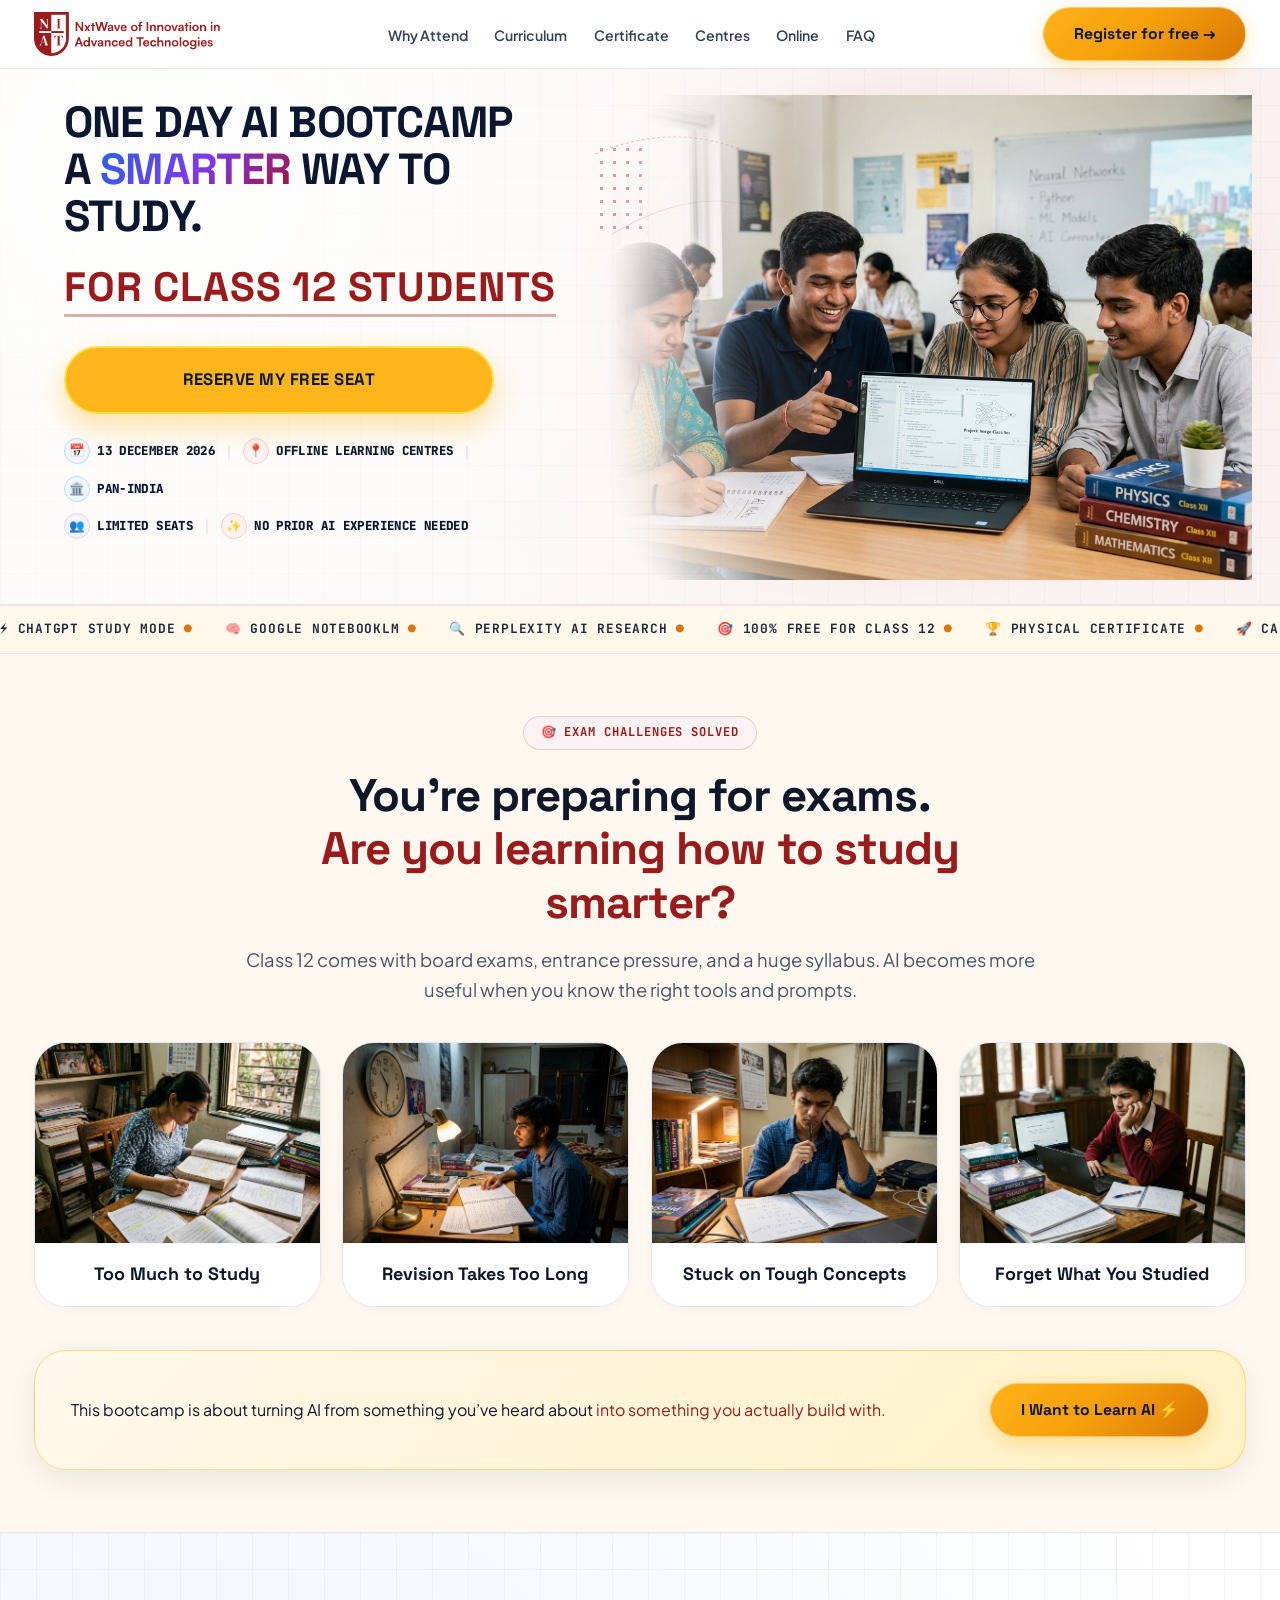
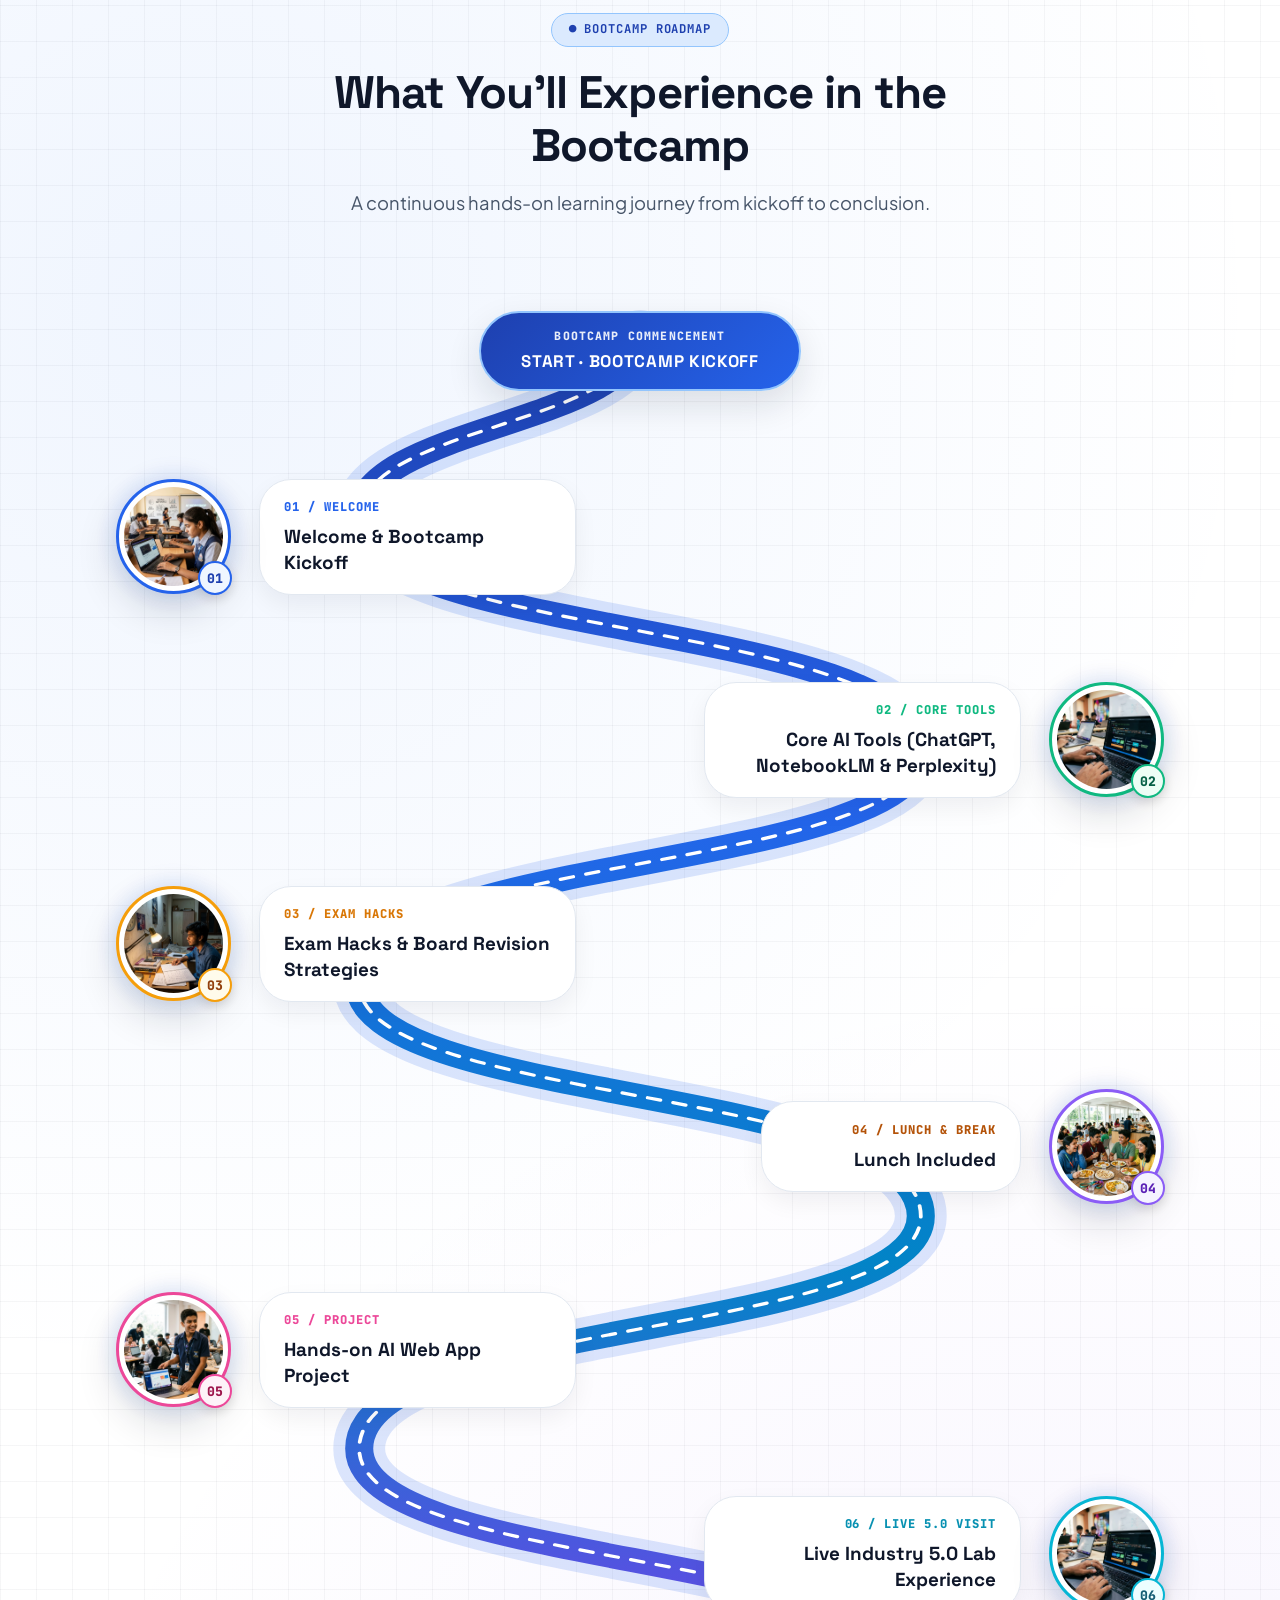
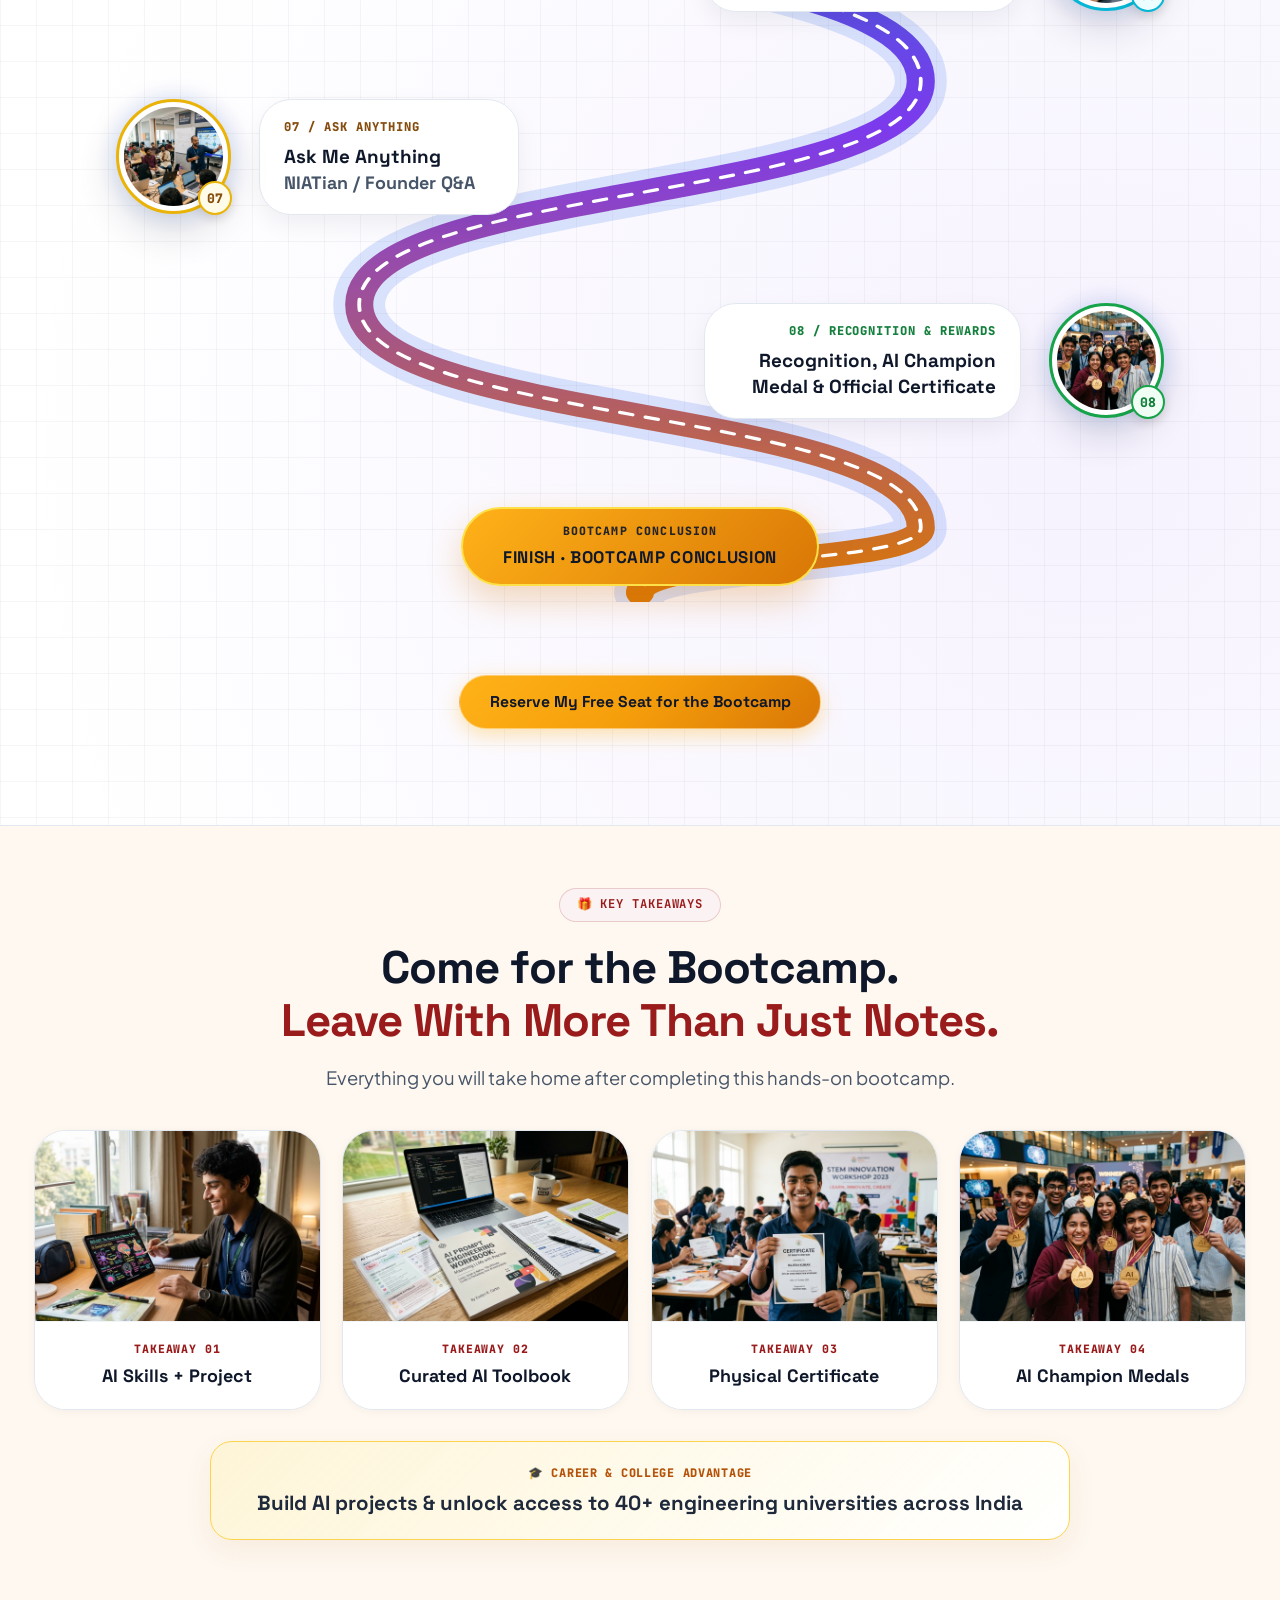
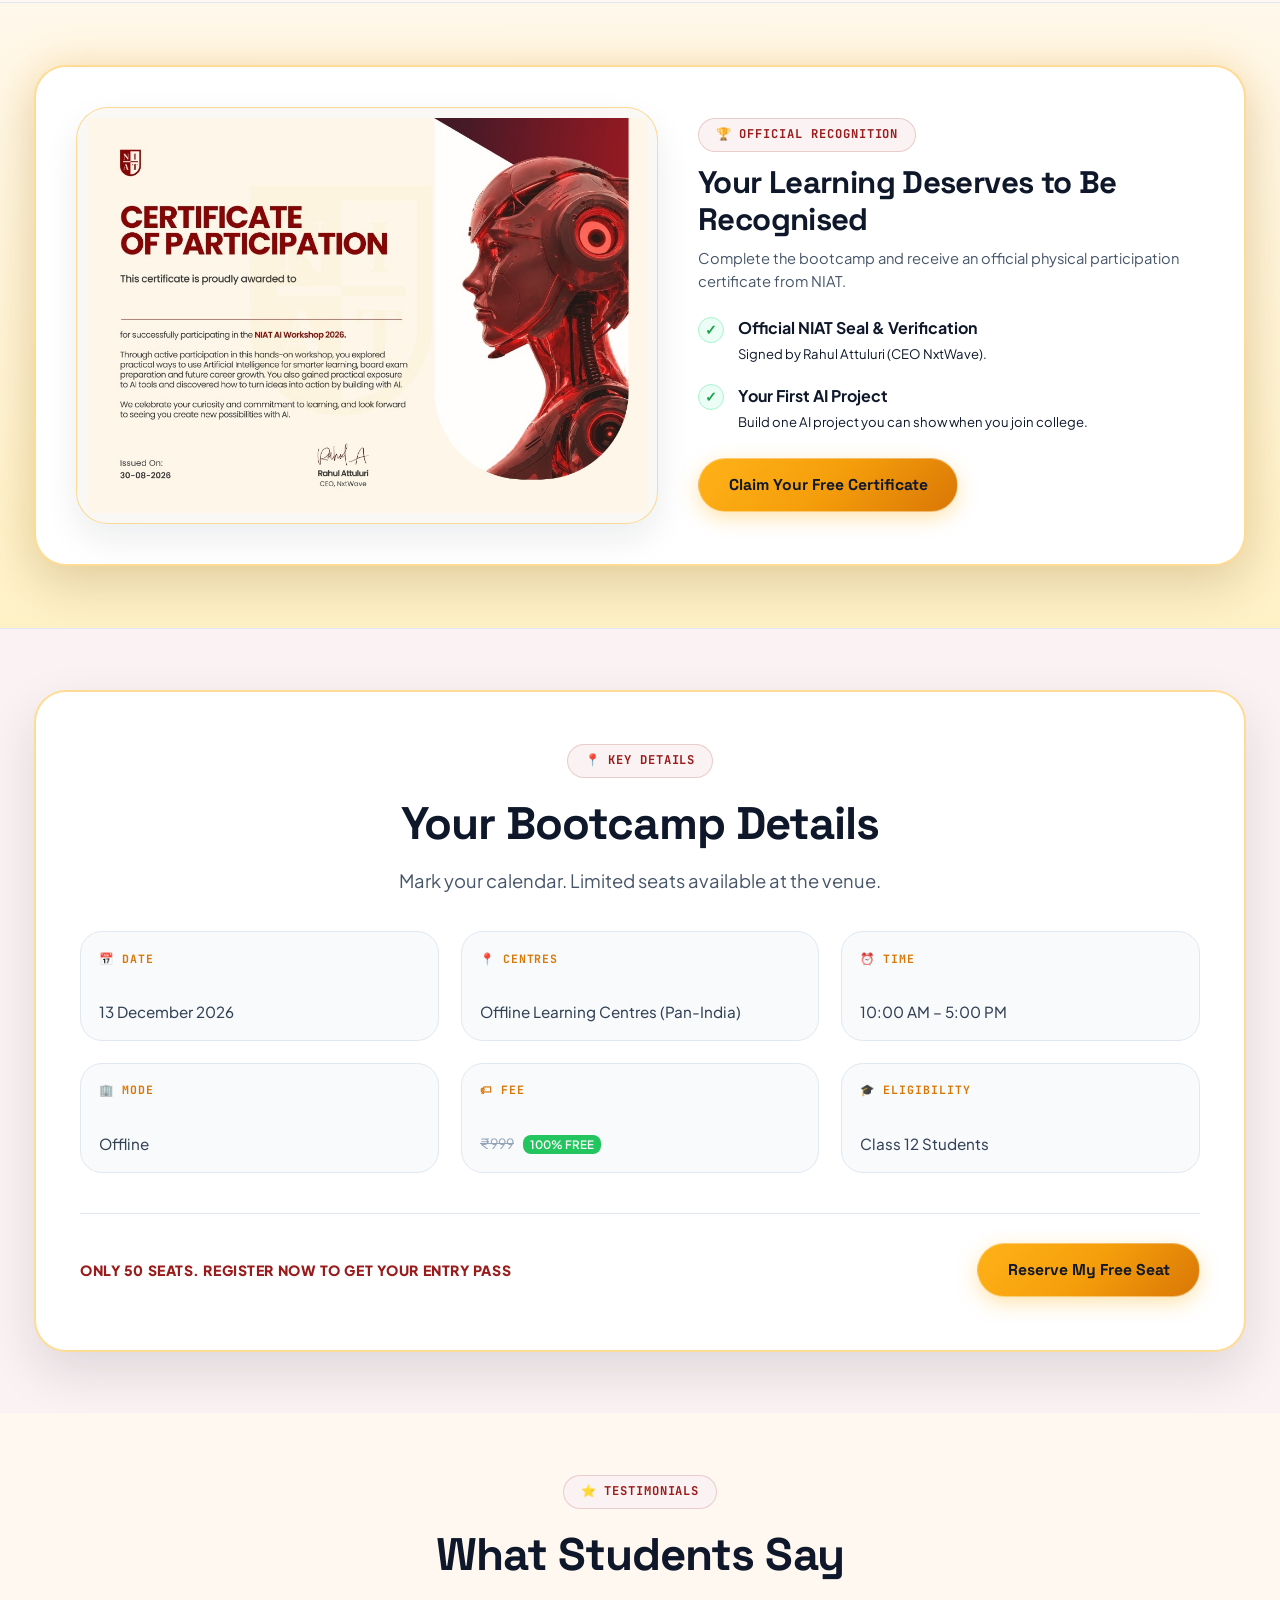
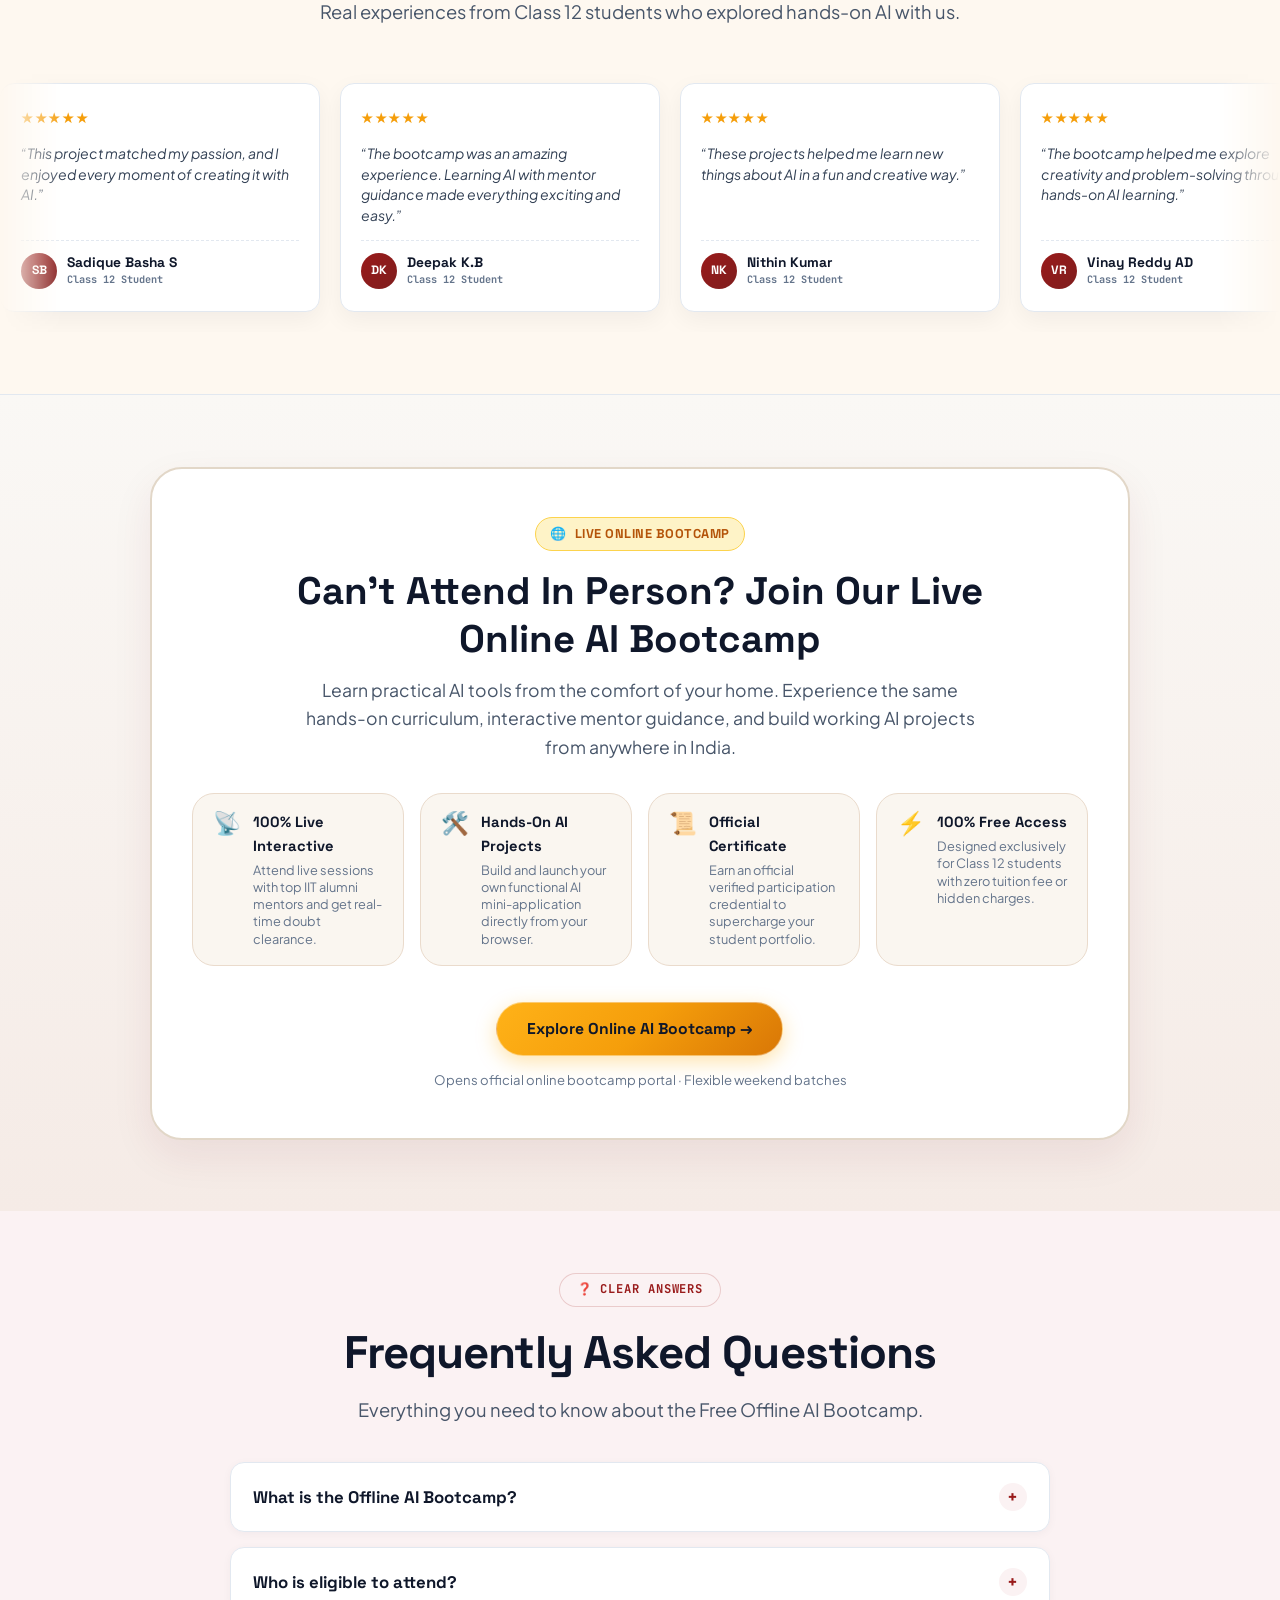
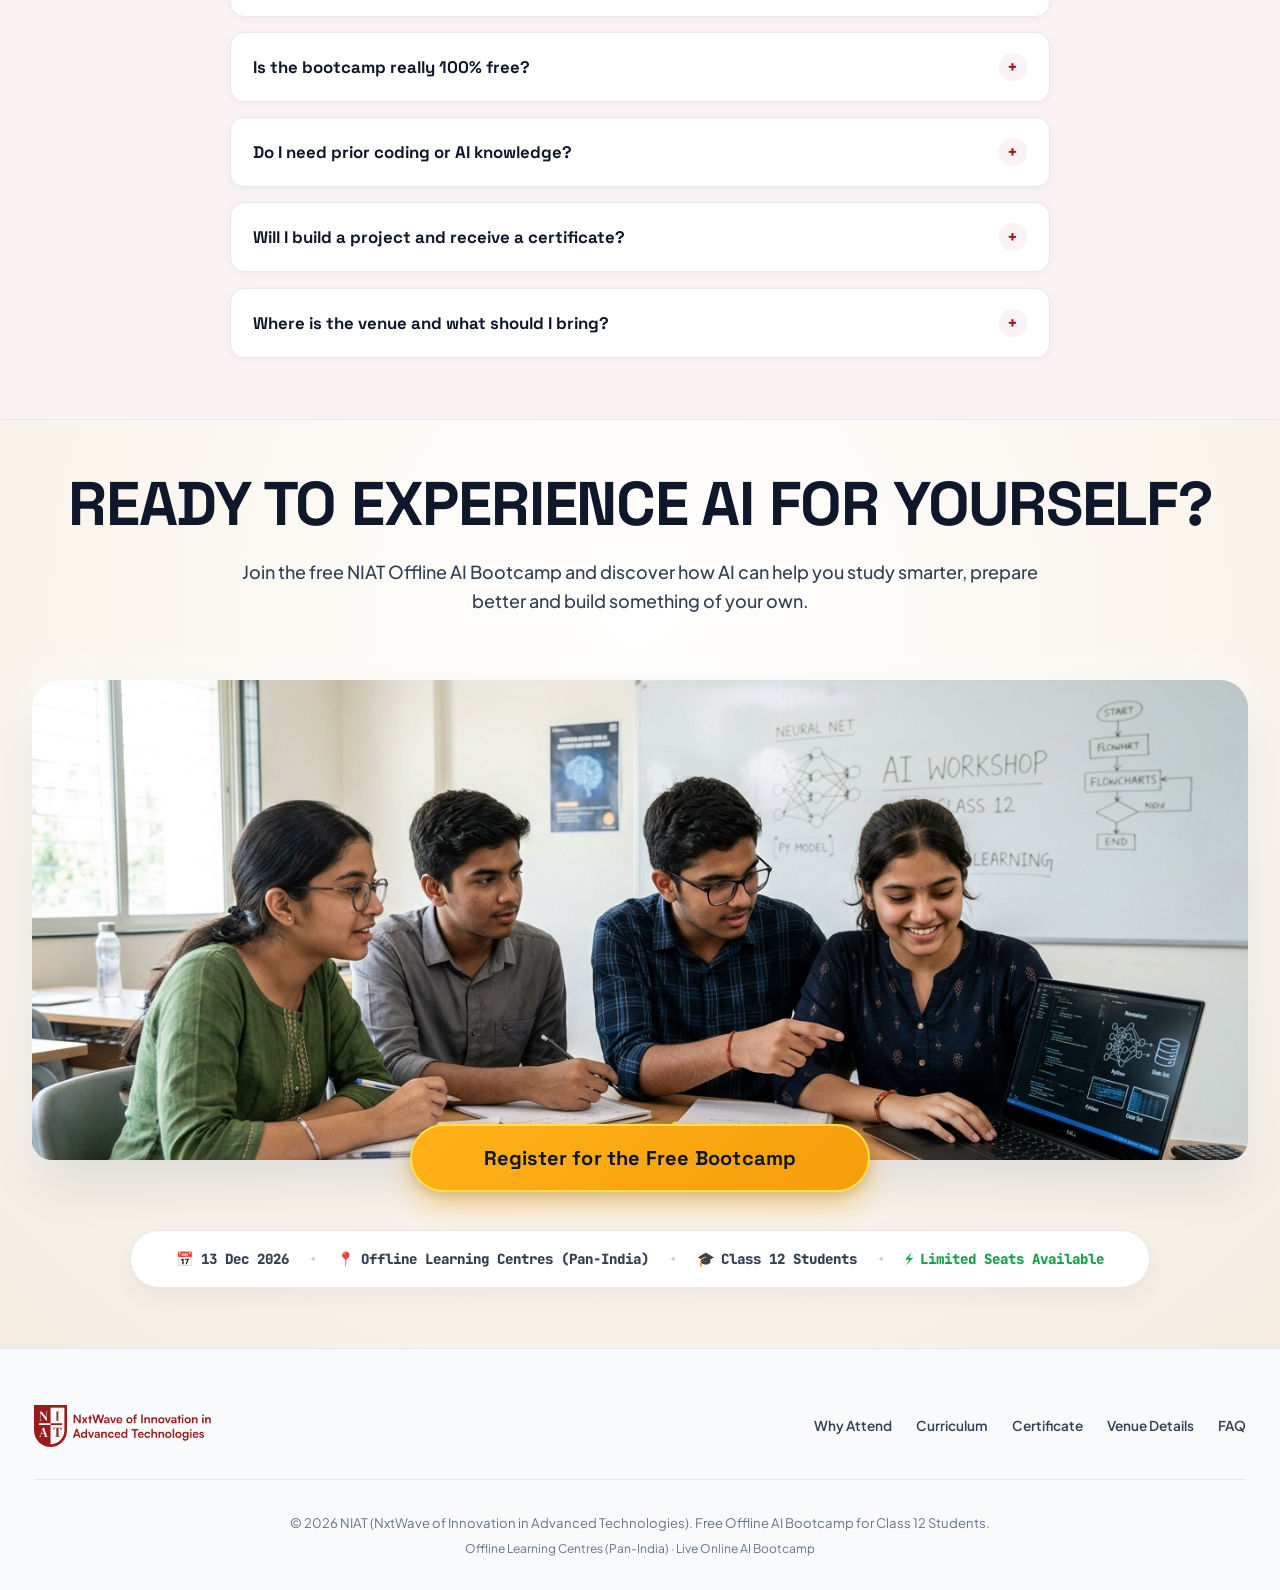
==== commit b109717e: "Implement Pan-India offline copy, dedicated Online Bootcamp section, progressive modal flow with zer" ====
--- a/index.html
+++ b/index.html
@@ -3,8 +3,8 @@
 <head>
   <meta charset="UTF-8">
   <meta name="viewport" content="width=device-width, initial-scale=1.0">
-  <title>NIAT Offline AI Bootcamp · Free for Class 12 Students · Hyderabad</title>
-  <meta name="description" content="Don’t spend your Sunday just scrolling. One free offline AI bootcamp in Hyderabad designed specifically for Class 12 students. Master practical AI tools for board exams, revision, and build real projects.">
+  <title>NIAT Offline AI Bootcamp · Free for Class 12 Students · Pan-India</title>
+  <meta name="description" content="Don’t spend your Sunday just scrolling. Free offline AI bootcamp designed specifically for Class 12 students. Master practical AI tools for board exams, revision, and build real projects. Live online option also available.">
   <meta name="google-site-verification" content="j3mldwwDeAn5Twyzx_sM41ej-Udasc-jaRJpaMaR7Ac" />
   <link rel="preconnect" href="https://fonts.googleapis.com">
   <link rel="preconnect" href="https://fonts.gstatic.com" crossorigin>
@@ -43,7 +43,8 @@
             <li><a href="#why-attend" class="nav-link-item">Why Attend</a></li>
             <li><a href="#curriculum" class="nav-link-item">Curriculum</a></li>
             <li><a href="#certificate" class="nav-link-item">Certificate</a></li>
-            <li><a href="#details" class="nav-link-item">Venue Details</a></li>
+            <li><a href="#details" class="nav-link-item">Centres</a></li>
+            <li><a href="#online-bootcamp" class="nav-link-item">Online</a></li>
             <li><a href="#faq" class="nav-link-item">FAQ</a></li>
           </ul>
         </nav>
@@ -103,12 +104,12 @@
                 <span class="spec-sep">|</span>
                 <div class="spec-item">
                   <span class="spec-icon-badge maroon">📍</span>
-                  <span class="spec-text">Sri Sai Nagar, Madhapur, Hyderabad</span>
+                  <span class="spec-text">OFFLINE LEARNING CENTRES</span>
                 </div>
                 <span class="spec-sep">|</span>
                 <div class="spec-item">
                   <span class="spec-icon-badge">🏛️</span>
-                  <span class="spec-text">OFFLINE</span>
+                  <span class="spec-text">PAN-INDIA</span>
                 </div>
               </div>
 
@@ -176,7 +177,7 @@
         <span class="marquee-item">🚀 CAPSTONE WEB APP PROJECT <span class="marquee-dot">●</span></span>
         <span class="marquee-item">⚡ ONE DAY AI BOOTCAMP <span class="marquee-dot">●</span></span>
         <span class="marquee-item">📅 6 SEPTEMBER 2026 (SUNDAY) <span class="marquee-dot">●</span></span>
-        <span class="marquee-item">📍 Sri Sai Nagar, Madhapur, Hyderabad <span class="marquee-dot">●</span></span>
+        <span class="marquee-item">📍 OFFLINE AI CENTRES · PAN-INDIA <span class="marquee-dot">●</span></span>
         <!-- Duplicated for loop -->
         <span class="marquee-item">⚡ CHATGPT STUDY MODE <span class="marquee-dot">●</span></span>
         <span class="marquee-item">🧠 GOOGLE NOTEBOOKLM <span class="marquee-dot">●</span></span>
@@ -186,7 +187,7 @@
         <span class="marquee-item">🚀 CAPSTONE WEB APP PROJECT <span class="marquee-dot">●</span></span>
         <span class="marquee-item">⚡ ONE DAY AI BOOTCAMP <span class="marquee-dot">●</span></span>
         <span class="marquee-item">📅 6 SEPTEMBER 2026 (SUNDAY) <span class="marquee-dot">●</span></span>
-        <span class="marquee-item">📍 Sri Sai Nagar, Madhapur, Hyderabad <span class="marquee-dot">●</span></span>
+        <span class="marquee-item">📍 OFFLINE AI CENTRES · PAN-INDIA <span class="marquee-dot">●</span></span>
       </div>
     </div>
 
@@ -663,8 +664,8 @@
             </div>
 
             <div class="detail-card">
-              <div class="detail-card-label">📍 VENUE</div>
-              <div class="detail-card-value">Sri Sai Nagar, Madhapur, Hyderabad</div>
+              <div class="detail-card-label">📍 CENTRES</div>
+              <div class="detail-card-value">Offline Learning Centres (Pan-India)</div>
             </div>
 
             <div class="detail-card">
@@ -1009,6 +1010,63 @@
                 <div class="author-tag">Class 12 Student</div>
               </div>
             </div>
+          </div>
+        </div>
+      </div>
+    </section>
+
+    <!-- =========================================================================
+         SECTION — LIVE ONLINE AI BOOTCAMP (PAN-INDIA ALTERNATIVE)
+         ========================================================================= -->
+    <section id="online-bootcamp" class="online-bootcamp-section" aria-label="Online AI Bootcamp">
+      <div class="container">
+        <div class="online-bootcamp-card" data-animate="fade-in">
+          <div class="online-badge-pill">
+            <span>🌐</span> LIVE ONLINE BOOTCAMP
+          </div>
+          <h2 class="online-heading">
+            Can’t Attend In Person? Join Our Live Online AI Bootcamp
+          </h2>
+          <p class="online-subheading">
+            Learn practical AI tools from the comfort of your home. Experience the same hands-on curriculum, interactive mentor guidance, and build working AI projects from anywhere in India.
+          </p>
+
+          <div class="online-perks-grid">
+            <div class="online-perk-item">
+              <span class="online-perk-icon">📡</span>
+              <div>
+                <div class="online-perk-title">100% Live Interactive</div>
+                <div class="online-perk-desc">Attend live sessions with top IIT alumni mentors and get real-time doubt clearance.</div>
+              </div>
+            </div>
+            <div class="online-perk-item">
+              <span class="online-perk-icon">🛠️</span>
+              <div>
+                <div class="online-perk-title">Hands-On AI Projects</div>
+                <div class="online-perk-desc">Build and launch your own functional AI mini-application directly from your browser.</div>
+              </div>
+            </div>
+            <div class="online-perk-item">
+              <span class="online-perk-icon">📜</span>
+              <div>
+                <div class="online-perk-title">Official Certificate</div>
+                <div class="online-perk-desc">Earn an official verified participation credential to supercharge your student portfolio.</div>
+              </div>
+            </div>
+            <div class="online-perk-item">
+              <span class="online-perk-icon">⚡</span>
+              <div>
+                <div class="online-perk-title">100% Free Access</div>
+                <div class="online-perk-desc">Designed exclusively for Class 12 students with zero tuition fee or hidden charges.</div>
+              </div>
+            </div>
+          </div>
+
+          <div class="online-cta-wrap">
+            <a href="https://niat-ai-bootcamp.netlify.app/" target="_blank" rel="noopener noreferrer" class="btn btn-hero-gold btn-lg">
+              Explore Online AI Bootcamp →
+            </a>
+            <span class="online-cta-note">Opens official online bootcamp portal · Flexible weekend batches</span>
           </div>
         </div>
       </div>
@@ -1040,7 +1098,7 @@
             </button>
             <div class="faq-answer-panel">
               <div class="faq-answer-content">
-                It is a free in-person, hands-on bootcamp in Hyderabad designed for Class 12 students to learn how to use practical AI tools (ChatGPT, NotebookLM, Perplexity) for board exam preparation, fast revision, and building a real AI project.
+                It is a free in-person, hands-on bootcamp designed for Class 12 students to learn how to use practical AI tools (ChatGPT, NotebookLM, Perplexity) for board exam preparation, fast revision, and building a real AI project.
               </div>
             </div>
           </div>
@@ -1105,7 +1163,7 @@
             </button>
             <div class="faq-answer-panel">
               <div class="faq-answer-content">
-                The bootcamp takes place at Sri Sai Nagar, Madhapur, Hyderabad on Sunday, 6 September 2026 (10:00 AM - 5:00 PM). Bring your digital/printed Entry Pass and a laptop (or smartphone).
+                The bootcamp takes place at authorized offline learning centres on Sunday, 6 September 2026 (10:00 AM - 5:00 PM). You select your city/centre during registration, and the exact centre address is printed on your official digital Entry Pass. Bring your digital/printed Entry Pass and a laptop (or smartphone).
               </div>
             </div>
           </div>
@@ -1153,7 +1211,7 @@
           </div>
           <span class="exp-info-pill-sep">•</span>
           <div class="exp-info-pill-item">
-            <span>📍</span> Sri Sai Nagar, Madhapur, Hyderabad
+            <span>📍</span> Offline Learning Centres (Pan-India)
           </div>
           <span class="exp-info-pill-sep">•</span>
           <div class="exp-info-pill-item">
@@ -1176,97 +1234,146 @@
     <div class="modal-card">
       <button class="modal-close-btn close-modal-btn" aria-label="Close Modal">&times;</button>
 
-      <!-- STEP 1: NATIVE EMBEDDED REGISTRATION FORM -->
+      <!-- STEP 1: PROGRESSIVE REGISTRATION FLOW (LOCATION -> SLOT -> AUTO-FILL DETAILS) -->
       <div id="modal-step-form">
-        <div class="modal-form-header">
-          <div class="modal-badge-pill">⚡ LIMITED 50 SEATS · 100% FREE</div>
-          <h2 id="modal-title" class="modal-heading">Reserve Your Free Seat</h2>
-          <p class="modal-subheading">One-Day Offline AI Bootcamp for Class 12 Students at Sri Sai Nagar, Madhapur, Hyderabad.</p>
-        </div>
-
-        <form id="workshopRegForm" novalidate>
-          <!-- Visible fields -->
-          <div class="form-grid-2">
+
+        <!-- SCREEN A: LOCATION & SLOT SELECTION -->
+        <div id="modal-select-flow" class="modal-select-flow">
+          <div class="modal-form-header">
+            <div class="modal-badge-pill">⚡ LIMITED 50 SEATS · 100% FREE</div>
+            <h2 id="modal-title" class="modal-heading">Reserve Your Free Seat</h2>
+            <p class="modal-subheading">One-Day Offline AI Bootcamp for Class 12 Students. Choose your centre and available Sunday slot.</p>
+          </div>
+
+          <div class="flow-step-box">
+            <!-- 1. Location Dropdown -->
+            <div class="form-group" style="margin-bottom: 1.25rem;">
+              <label for="reg_bootcamp_city" class="form-label" style="font-weight: 700; font-size: 0.95rem;">
+                <span class="step-num-badge">1</span> Choose Your Location / Centre <span class="req-star">*</span>
+              </label>
+              <select id="reg_bootcamp_city" class="form-input form-select" required>
+                <option value="" disabled selected>Select your city / centre...</option>
+                <option value="Hyderabad">📍 Hyderabad Centre</option>
+                <option value="Bengaluru">📍 Bengaluru Centre</option>
+              </select>
+            </div>
+
+            <!-- 2. Slot Dropdown (Initially hidden until location is selected) -->
+            <div class="form-group" id="reg_slot_flow_wrapper" style="display: none; margin-bottom: 0.5rem;">
+              <label for="reg_slot_select" class="form-label" style="font-weight: 700; font-size: 0.95rem;">
+                <span class="step-num-badge">2</span> Select Available Slot <span class="req-star">*</span>
+              </label>
+              <select id="reg_slot_select" class="form-input form-select" required>
+                <option value="" disabled selected>Select an available slot...</option>
+              </select>
+              <p style="font-size: 0.8rem; color: #166534; font-weight: 600; margin-top: 0.5rem; display: flex; align-items: center; gap: 0.35rem;">
+                <span>⚡</span> Selecting your slot will immediately advance to student details.
+              </p>
+            </div>
+          </div>
+        </div>
+
+        <!-- SCREEN B: STUDENT DETAILS FORM (Revealed automatically once slot is selected) -->
+        <div id="modal-details-flow" class="modal-details-flow" style="display: none;">
+          <div class="modal-form-header" style="margin-bottom: 0.85rem;">
+            <h2 class="modal-heading" style="font-size: 1.45rem;">Complete Student Registration</h2>
+            <p class="modal-subheading">Fill in your basic information to generate your official Entry Pass.</p>
+          </div>
+
+          <!-- Confirmed Selection Bar with Change Option -->
+          <div class="selected-hub-pill-bar">
+            <div class="hub-pill-info">
+              <span class="hub-pill-item" id="summary-chosen-city">📍 Hyderabad Centre</span>
+              <span class="hub-pill-sep">•</span>
+              <span class="hub-pill-item" id="summary-chosen-slot">📅 Sunday, 18th October, 2026</span>
+            </div>
+            <button type="button" id="btn-change-hub" class="btn-change-hub" aria-label="Change location or date slot">
+              Change
+            </button>
+          </div>
+
+          <form id="workshopRegForm" novalidate>
+            <!-- Auto-filled Location & Slot (hidden inputs submitted with payload) -->
+            <input type="hidden" id="reg_selected_city" name="selected_city" value="">
+            <input type="hidden" id="reg_slot" name="slot" value="">
+
+            <!-- Visible fields -->
+            <div class="form-grid-2">
+              <div class="form-group">
+                <label for="reg_name" class="form-label">Your Name <span class="req-star">*</span></label>
+                <input type="text" id="reg_name" name="name" class="form-input" placeholder="Enter your full name" required>
+              </div>
+
+              <div class="form-group">
+                <label for="reg_mobile" class="form-label">Your Mobile Number <span class="req-star">*</span></label>
+                <input type="tel" id="reg_mobile" name="mobile" class="form-input" pattern="[0-9]{10}" maxlength="10" placeholder="10-digit mobile number" required>
+              </div>
+            </div>
+
             <div class="form-group">
-              <label for="reg_name" class="form-label">Your Name <span class="req-star">*</span></label>
-              <input type="text" id="reg_name" name="name" class="form-input" placeholder="Enter your full name" required>
+              <label for="reg_college" class="form-label">School/College Name <span class="req-star">*</span></label>
+              <input type="text" id="reg_college" name="college" class="form-input" placeholder="Please mention full name of School/College" required>
             </div>
 
             <div class="form-group">
-              <label for="reg_mobile" class="form-label">Your Mobile Number <span class="req-star">*</span></label>
-              <input type="tel" id="reg_mobile" name="mobile" class="form-input" pattern="[0-9]{10}" maxlength="10" placeholder="10-digit mobile number" required>
-            </div>
-          </div>
-
-          <div class="form-group">
-            <label for="reg_college" class="form-label">School/College Name <span class="req-star">*</span></label>
-            <input type="text" id="reg_college" name="college" class="form-input" placeholder="Please mention full name of School/College" required>
-          </div>
-
-          <div class="form-group">
-            <label for="reg_location" class="form-label">School/College Location <span class="req-star">*</span></label>
-            <input type="text" id="reg_location" name="location" class="form-input" placeholder="e.g. Kukatpally / Madhapur / Secunderabad" required>
-          </div>
-
-          <fieldset class="form-group radio-fieldset">
-            <legend class="form-label">Standard <span class="req-star">*</span></legend>
-            <div class="radio-options-wrap">
-              <label class="radio-option-item">
-                <input type="radio" name="standard" value="Studying Intermediate 2nd year / 12th standard" required>
-                <span>Studying Intermediate 2nd year / 12th standard</span>
-              </label>
-              <label class="radio-option-item">
-                <input type="radio" name="standard" value="Studying Intermediate 1st year / 11th standard">
-                <span>Studying Intermediate 1st year / 11th standard</span>
-              </label>
-              <label class="radio-option-item">
-                <input type="radio" name="standard" value="Other">
-                <span>Other</span>
-              </label>
-            </div>
-          </fieldset>
-
-          <div class="form-group">
-            <label for="reg_stream" class="form-label">Educational Stream <span class="req-star">*</span></label>
-            <select id="reg_stream" name="stream" class="form-input form-select" required>
-              <option value="" disabled selected>Select your stream</option>
-              <option value="MPC / PCM (Maths Background)">MPC / PCM (Maths Background)</option>
-              <option value="BiPC / PCB (Biology Background)">BiPC / PCB (Biology Background)</option>
-              <option value="PCBM (Maths + Biology Background)">PCBM (Maths + Biology Background)</option>
-              <option value="PCM + CS (Maths + Computer Science)">PCM + CS (Maths + Computer Science)</option>
-              <option value="PCM + E (Maths + Electronics)">PCM + E (Maths + Electronics)</option>
-              <option value="PCM + S (Maths + Statistics)">PCM + S (Maths + Statistics)</option>
-              <option value="Commerce">Commerce</option>
-              <option value="Other">Other</option>
-            </select>
-          </div>
-
-          <div class="form-group">
-            <label for="reg_slot" class="form-label">Available Slots <span class="req-star">*</span></label>
-            <select id="reg_slot" name="slot" class="form-input form-select" required>
-              <option value="" disabled selected>Select an available slot</option>
-            </select>
-          </div>
-
-          <!-- Honeypot: keep hidden from real users via CSS, not just attribute -->
-          <div style="position:absolute; left:-9999px;" aria-hidden="true">
-            <input type="text" name="website" id="reg_website" tabindex="-1" autocomplete="off">
-          </div>
-
-          <!-- Hidden UTM + meta fields — never shown to the user -->
-          <input type="hidden" id="reg_utm_source" name="utm_source">
-          <input type="hidden" id="reg_utm_medium" name="utm_medium">
-          <input type="hidden" id="reg_utm_campaign" name="utm_campaign">
-          <input type="hidden" id="reg_utm_term" name="utm_term">
-          <input type="hidden" id="reg_utm_content" name="utm_content">
-          <input type="hidden" id="reg_landing_url" name="landing_url">
-
-          <button type="submit" id="regSubmitBtn" class="btn btn-hero-gold btn-lg btn-block" style="width:100%; margin-top:0.5rem; justify-content:center;">
-            <span>Reserve My Free Seat →</span>
-          </button>
-
-          <div id="regFormError" role="alert" style="display:none; color:#DC2626; background:#FEF2F2; border:1px solid #FECACA; border-radius:8px; padding:0.65rem 0.85rem; font-size:0.85rem; margin-top:0.85rem; text-align:center; font-weight:600;"></div>
-        </form>
+              <label for="reg_location" class="form-label">Your School/College Area or Location <span class="req-star">*</span></label>
+              <input type="text" id="reg_location" name="location" class="form-input" placeholder="e.g. Area, Locality or Pincode" required>
+            </div>
+
+            <fieldset class="form-group radio-fieldset">
+              <legend class="form-label">Standard <span class="req-star">*</span></legend>
+              <div class="radio-options-wrap">
+                <label class="radio-option-item">
+                  <input type="radio" name="standard" value="Studying Intermediate 2nd year / 12th standard" required>
+                  <span>Studying Intermediate 2nd year / 12th standard</span>
+                </label>
+                <label class="radio-option-item">
+                  <input type="radio" name="standard" value="Studying Intermediate 1st year / 11th standard">
+                  <span>Studying Intermediate 1st year / 11th standard</span>
+                </label>
+                <label class="radio-option-item">
+                  <input type="radio" name="standard" value="Other">
+                  <span>Other</span>
+                </label>
+              </div>
+            </fieldset>
+
+            <div class="form-group">
+              <label for="reg_stream" class="form-label">Educational Stream <span class="req-star">*</span></label>
+              <select id="reg_stream" name="stream" class="form-input form-select" required>
+                <option value="" disabled selected>Select your stream</option>
+                <option value="MPC / PCM (Maths Background)">MPC / PCM (Maths Background)</option>
+                <option value="BiPC / PCB (Biology Background)">BiPC / PCB (Biology Background)</option>
+                <option value="PCBM (Maths + Biology Background)">PCBM (Maths + Biology Background)</option>
+                <option value="PCM + CS (Maths + Computer Science)">PCM + CS (Maths + Computer Science)</option>
+                <option value="PCM + E (Maths + Electronics)">PCM + E (Maths + Electronics)</option>
+                <option value="PCM + S (Maths + Statistics)">PCM + S (Maths + Statistics)</option>
+                <option value="Commerce">Commerce</option>
+                <option value="Other">Other</option>
+              </select>
+            </div>
+
+            <!-- Honeypot: keep hidden from real users via CSS, not just attribute -->
+            <div style="position:absolute; left:-9999px;" aria-hidden="true">
+              <input type="text" name="website" id="reg_website" tabindex="-1" autocomplete="off">
+            </div>
+
+            <!-- Hidden UTM + meta fields — never shown to the user -->
+            <input type="hidden" id="reg_utm_source" name="utm_source">
+            <input type="hidden" id="reg_utm_medium" name="utm_medium">
+            <input type="hidden" id="reg_utm_campaign" name="utm_campaign">
+            <input type="hidden" id="reg_utm_term" name="utm_term">
+            <input type="hidden" id="reg_utm_content" name="utm_content">
+            <input type="hidden" id="reg_landing_url" name="landing_url">
+
+            <button type="submit" id="regSubmitBtn" class="btn btn-hero-gold btn-lg btn-block" style="width:100%; margin-top:0.5rem; justify-content:center;">
+              <span>Reserve My Free Seat →</span>
+            </button>
+
+            <div id="regFormError" role="alert" style="display:none; color:#DC2626; background:#FEF2F2; border:1px solid #FECACA; border-radius:8px; padding:0.65rem 0.85rem; font-size:0.85rem; margin-top:0.85rem; text-align:center; font-weight:600;"></div>
+          </form>
+        </div>
+
       </div>
 
       <!-- STEP 2: VERIFIED ENTRY PASS MODAL -->
@@ -1319,7 +1426,7 @@
 
           <!-- Venue & Status Strip -->
           <div class="pass-specs-strip">
-            <span>🏛️ Sri Sai Nagar, Madhapur, Hyderabad</span>
+            <span class="dynamic-pass-venue">🏛️ Offline Learning Centre</span>
             <span>•</span>
             <span>VALID ENTRY PASS</span>
           </div>
@@ -1390,7 +1497,7 @@
       </a>
       <div class="mobile-popup-venue-panel">
         <div class="mobile-popup-venue-info">
-          <span class="mobile-popup-venue-name">📍 Sri Sai Nagar, Madhapur, Hyderabad</span>
+          <span class="mobile-popup-venue-name">📍 Authorized Offline Centres (Pan-India)</span>
         </div>
       </div>
       <div class="mobile-popup-dismiss-wrap">
@@ -1417,7 +1524,7 @@
         See How AI Can Make Your Class 12 Preparation Smarter. 🚀
       </div>
       <p class="exit-popup-sub">
-        Learn practical AI tools to revise faster, understand difficult concepts, and prepare smarter for board and entrance exams. Completely free at Sri Sai Nagar, Madhapur, Hyderabad.
+        Learn practical AI tools to revise faster, understand difficult concepts, and prepare smarter for board and entrance exams. Completely free at our offline learning centres or live online.
       </p>
 
       <a href="https://docs.google.com/forms/d/e/1FAIpQLSeSSeHoAGLnqiCyKDJikSelyQiEQVtUY-c4Ah4sQtiE7iSjbQ/viewform" target="_blank" rel="noopener noreferrer" id="btn-exit-accept" class="btn btn-hero-gold btn-lg exit-popup-btn">
@@ -1441,7 +1548,7 @@
         <span class="mobile-sticky-title">FREE OFFLINE AI BOOTCAMP</span>
         <span class="mobile-sticky-price"><span class="fee-strike">₹999</span> <span class="free-badge">FREE</span></span>
       </div>
-      <span class="mobile-sticky-sub">6 Sep · Sri Sai Nagar, Madhapur, Hyderabad</span>
+      <span class="mobile-sticky-sub">6 Sep · Pan-India Centres · Online</span>
     </div>
     <a href="https://docs.google.com/forms/d/e/1FAIpQLSeSSeHoAGLnqiCyKDJikSelyQiEQVtUY-c4Ah4sQtiE7iSjbQ/viewform" target="_blank" rel="noopener noreferrer" class="btn btn-hero-gold btn-sm open-reg-modal">
       Register Free →
@@ -1469,7 +1576,8 @@
 
       <div class="footer-bottom-row">
         <p>© 2026 NIAT (NxtWave of Innovation in Advanced Technologies). Free Offline AI Bootcamp for Class 12 Students.</p>
-        <p style="margin-top: 0.35rem; font-size: 0.75rem;">Sri Sai Nagar, Madhapur, Hyderabad</p>
+        <p style="margin-top: 0.35rem; font-size: 0.75rem;">Offline Learning Centres (Pan-India) · Live Online AI Bootcamp</p>
+      </div>
       </div>
     </div>
   </footer>
--- a/styles.css
+++ b/styles.css
@@ -4301,3 +4301,208 @@
     transform: none !important;
   }
 }
+
+/* ==========================================================================
+   ONLINE AI BOOTCAMP SECTION (PAN-INDIA ALTERNATIVE)
+   ========================================================================== */
+.online-bootcamp-section {
+  padding: 4.5rem 0;
+  background: linear-gradient(180deg, #FAF8F5 0%, #F5EBE6 100%);
+  position: relative;
+  overflow: hidden;
+}
+
+.online-bootcamp-card {
+  background: #FFFFFF;
+  border: 2px solid #E2D7C8;
+  border-radius: var(--radius-xl);
+  padding: 3rem 2.5rem;
+  box-shadow: 0 16px 40px rgba(120, 24, 45, 0.08);
+  position: relative;
+  display: flex;
+  flex-direction: column;
+  align-items: center;
+  text-align: center;
+  max-width: 980px;
+  margin: 0 auto;
+}
+
+.online-badge-pill {
+  display: inline-flex;
+  align-items: center;
+  gap: 0.5rem;
+  background: #FEF3C7;
+  color: #B45309;
+  border: 1px solid #FCD34D;
+  font-family: var(--font-display);
+  font-size: 0.8rem;
+  font-weight: 800;
+  padding: 0.35rem 0.9rem;
+  border-radius: var(--radius-full);
+  margin-bottom: 1rem;
+  letter-spacing: 0.04em;
+  text-transform: uppercase;
+}
+
+.online-heading {
+  font-family: var(--font-display);
+  font-size: clamp(1.75rem, 3.5vw, 2.4rem);
+  font-weight: 900;
+  color: #0F172A;
+  line-height: 1.25;
+  margin-bottom: 0.85rem;
+  max-width: 780px;
+}
+
+.online-subheading {
+  font-size: clamp(0.95rem, 1.8vw, 1.1rem);
+  color: #475569;
+  line-height: 1.6;
+  max-width: 680px;
+  margin-bottom: 2rem;
+}
+
+.online-perks-grid {
+  display: grid;
+  grid-template-columns: repeat(auto-fit, minmax(200px, 1fr));
+  gap: 1rem;
+  width: 100%;
+  margin-bottom: 2.25rem;
+  text-align: left;
+}
+
+.online-perk-item {
+  background: #FAF6F0;
+  border: 1px solid #EADBCC;
+  border-radius: var(--radius-lg);
+  padding: 1.1rem 1.25rem;
+  display: flex;
+  align-items: flex-start;
+  gap: 0.75rem;
+  transition: transform 0.2s ease, border-color 0.2s ease;
+}
+
+.online-perk-item:hover {
+  transform: translateY(-2px);
+  border-color: #D4AF37;
+}
+
+.online-perk-icon {
+  font-size: 1.4rem;
+  line-height: 1;
+  flex-shrink: 0;
+}
+
+.online-perk-title {
+  font-family: var(--font-display);
+  font-weight: 700;
+  font-size: 0.92rem;
+  color: #0F172A;
+  margin-bottom: 0.2rem;
+}
+
+.online-perk-desc {
+  font-size: 0.8rem;
+  color: #64748B;
+  line-height: 1.35;
+}
+
+.online-cta-wrap {
+  display: flex;
+  flex-direction: column;
+  align-items: center;
+  gap: 0.75rem;
+}
+
+.online-cta-note {
+  font-size: 0.82rem;
+  color: #64748B;
+}
+
+@media (max-width: 640px) {
+  .online-bootcamp-card {
+    padding: 2rem 1.25rem;
+  }
+  .online-perks-grid {
+    grid-template-columns: 1fr;
+    gap: 0.75rem;
+  }
+}
+
+/* ==========================================================================
+   PROGRESSIVE LOCATION & SLOT REGISTRATION MODAL FLOW
+   ========================================================================== */
+.flow-step-box {
+  background: #FAF8F5;
+  border: 1px solid #E8DFD5;
+  border-radius: var(--radius-lg);
+  padding: 1.5rem 1.35rem;
+  margin-bottom: 1.25rem;
+}
+
+.step-num-badge {
+  display: inline-flex;
+  align-items: center;
+  justify-content: center;
+  width: 22px;
+  height: 22px;
+  border-radius: 50%;
+  background: #4A0E1A;
+  color: #FFFFFF;
+  font-size: 0.75rem;
+  font-weight: 800;
+  margin-right: 0.4rem;
+  vertical-align: middle;
+}
+
+.selected-hub-pill-bar {
+  display: flex;
+  align-items: center;
+  justify-content: space-between;
+  background: #F0FDF4;
+  border: 1px solid #BBF7D0;
+  border-radius: var(--radius-md);
+  padding: 0.65rem 0.95rem;
+  margin-bottom: 1.2rem;
+  gap: 0.5rem;
+  flex-wrap: wrap;
+}
+
+.hub-pill-info {
+  display: flex;
+  align-items: center;
+  gap: 0.6rem;
+  flex-wrap: wrap;
+  font-size: 0.84rem;
+  color: #166534;
+  font-weight: 700;
+}
+
+.hub-pill-item {
+  display: inline-flex;
+  align-items: center;
+  gap: 0.3rem;
+}
+
+.hub-pill-sep {
+  color: #86EFAC;
+}
+
+.btn-change-hub {
+  background: transparent;
+  border: 1px solid #86EFAC;
+  color: #15803D;
+  font-size: 0.74rem;
+  font-weight: 700;
+  padding: 0.25rem 0.65rem;
+  border-radius: var(--radius-full);
+  cursor: pointer;
+  transition: all 0.2s ease;
+  font-family: var(--font-body);
+}
+
+.btn-change-hub:hover {
+  background: #DCFCE7;
+  color: #14532D;
+}
+
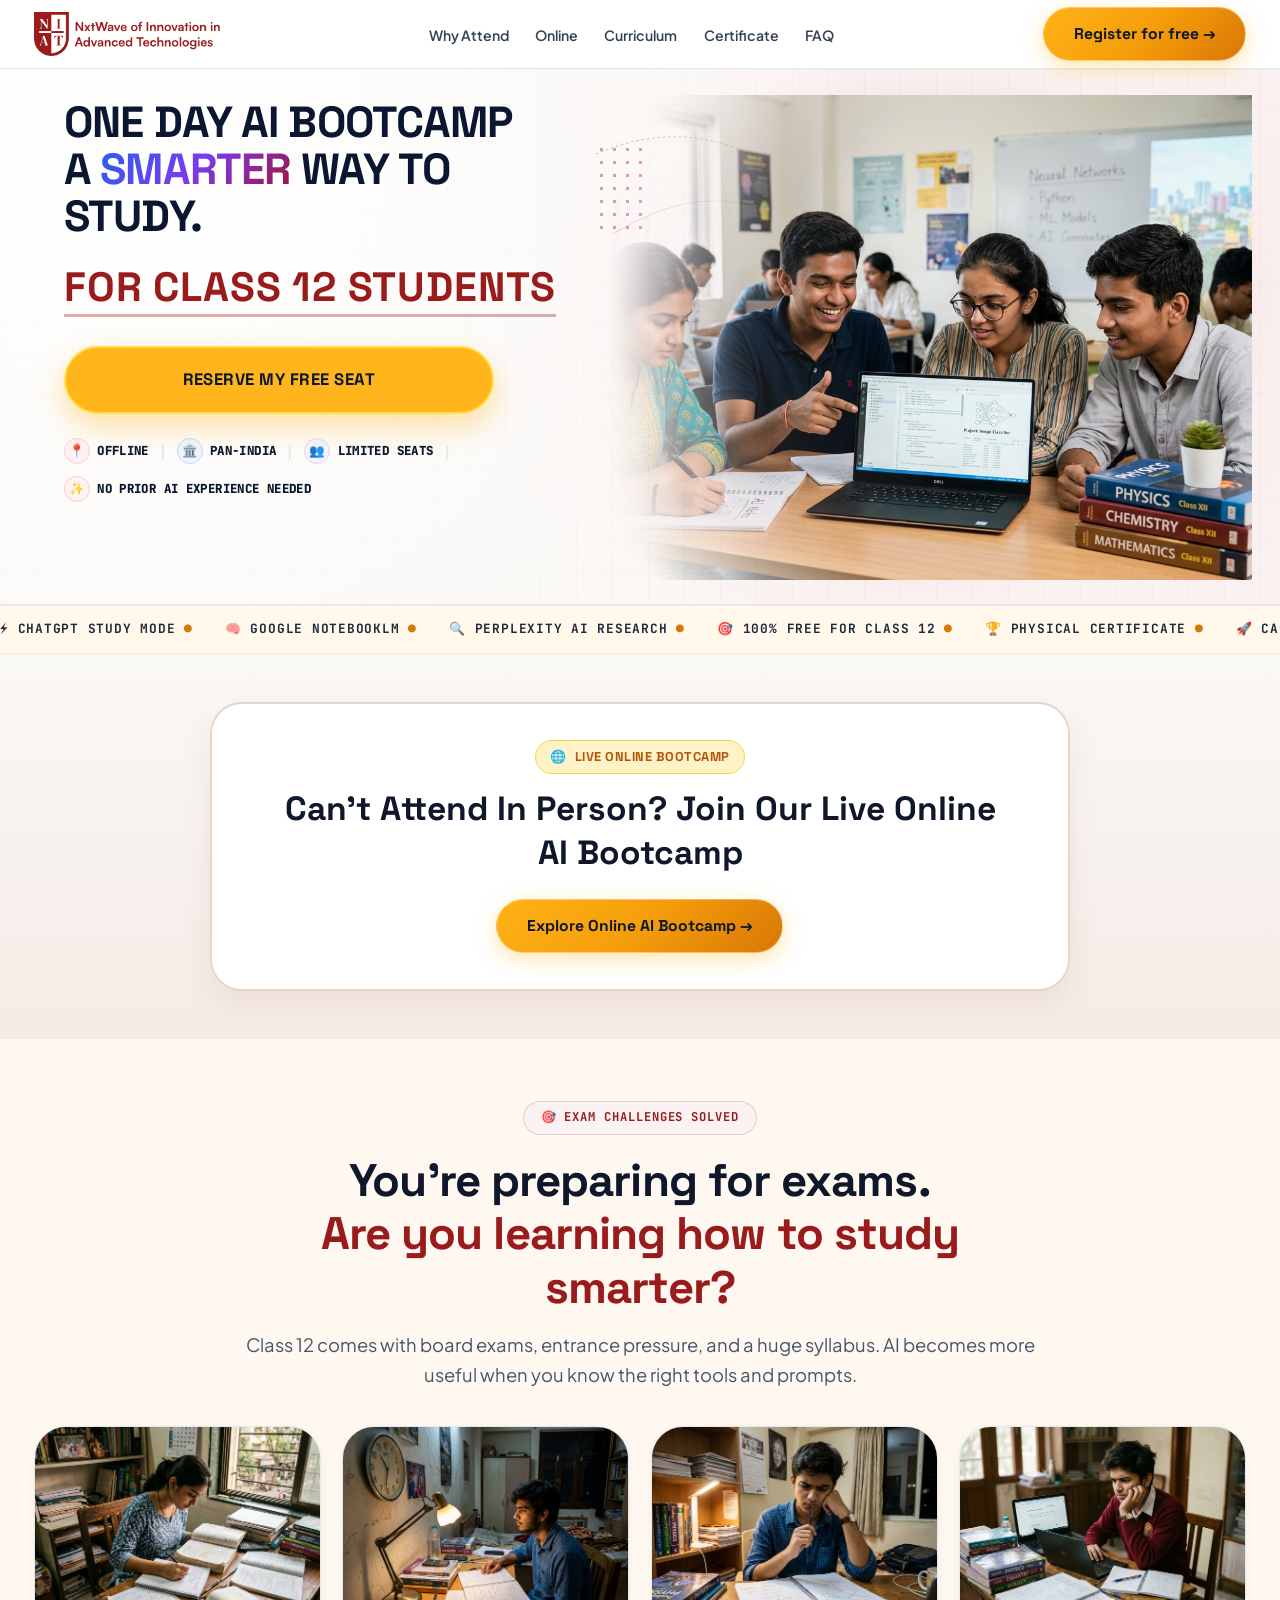
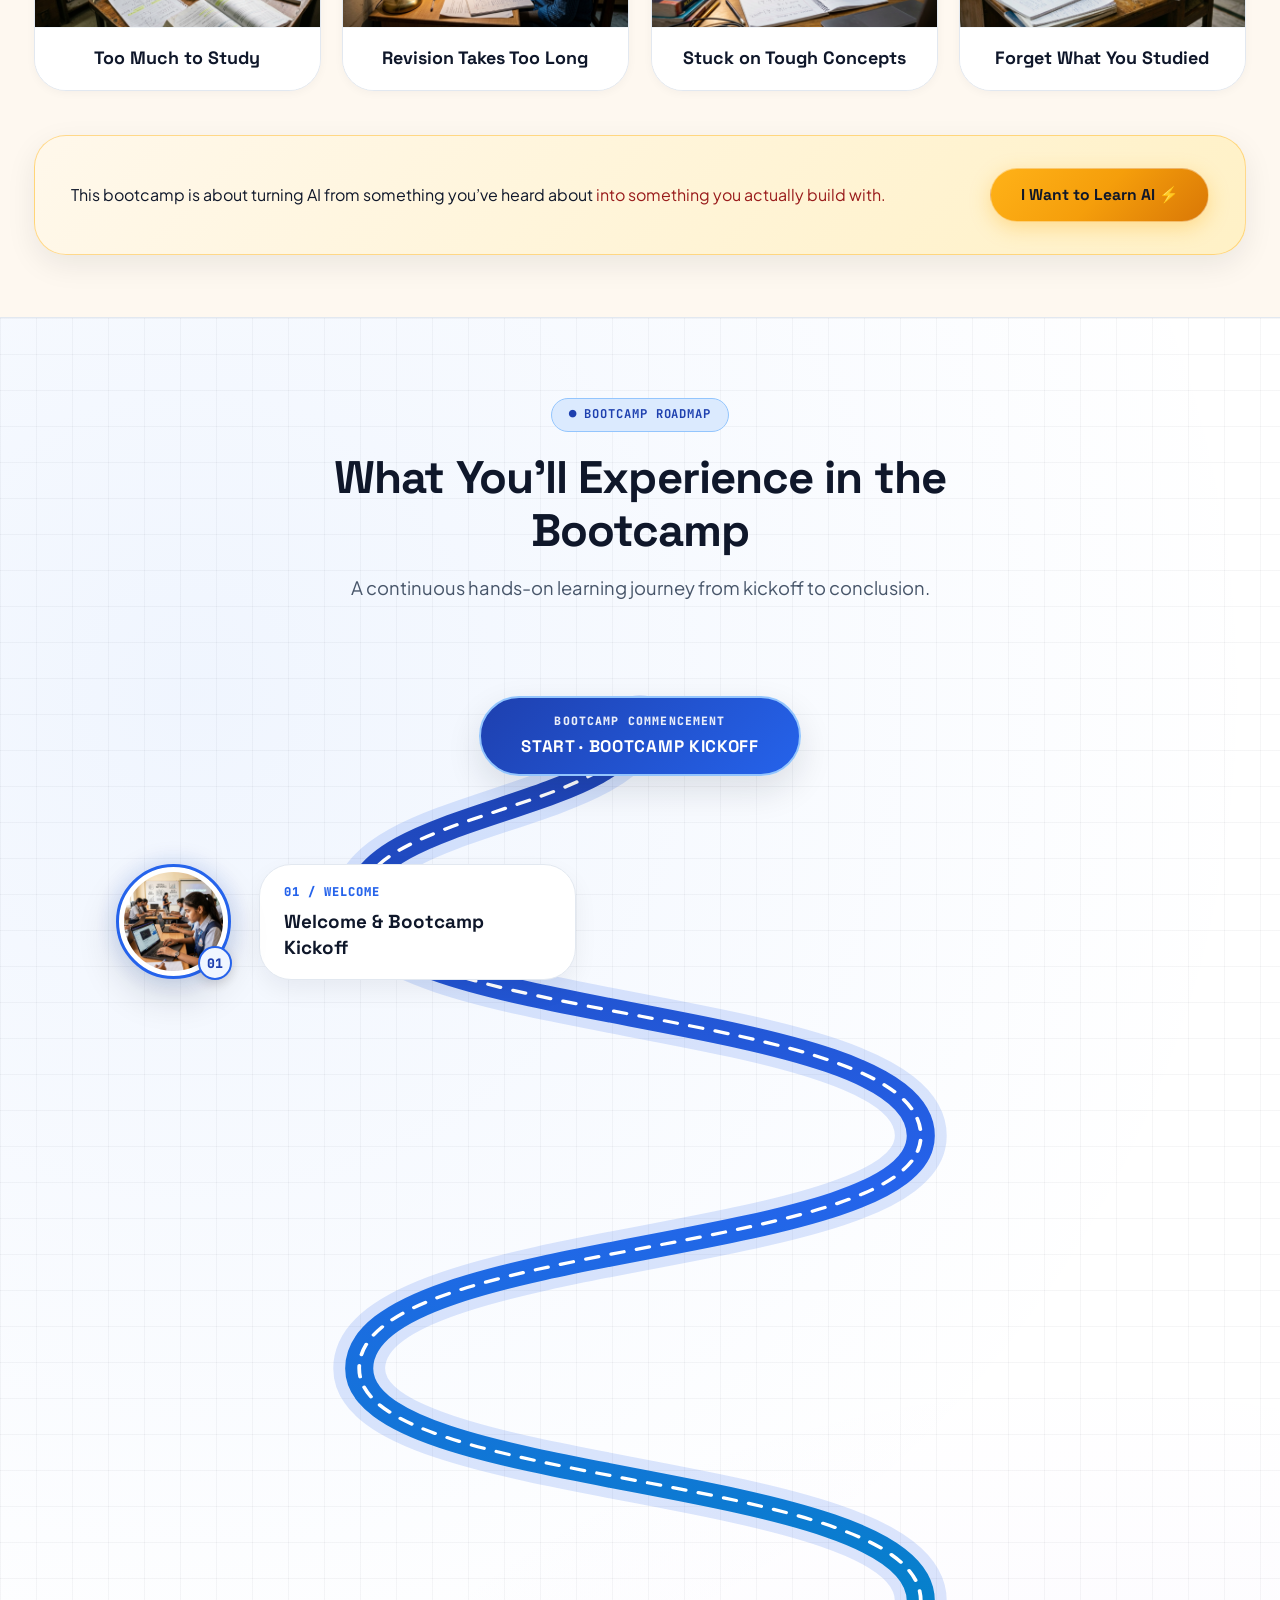
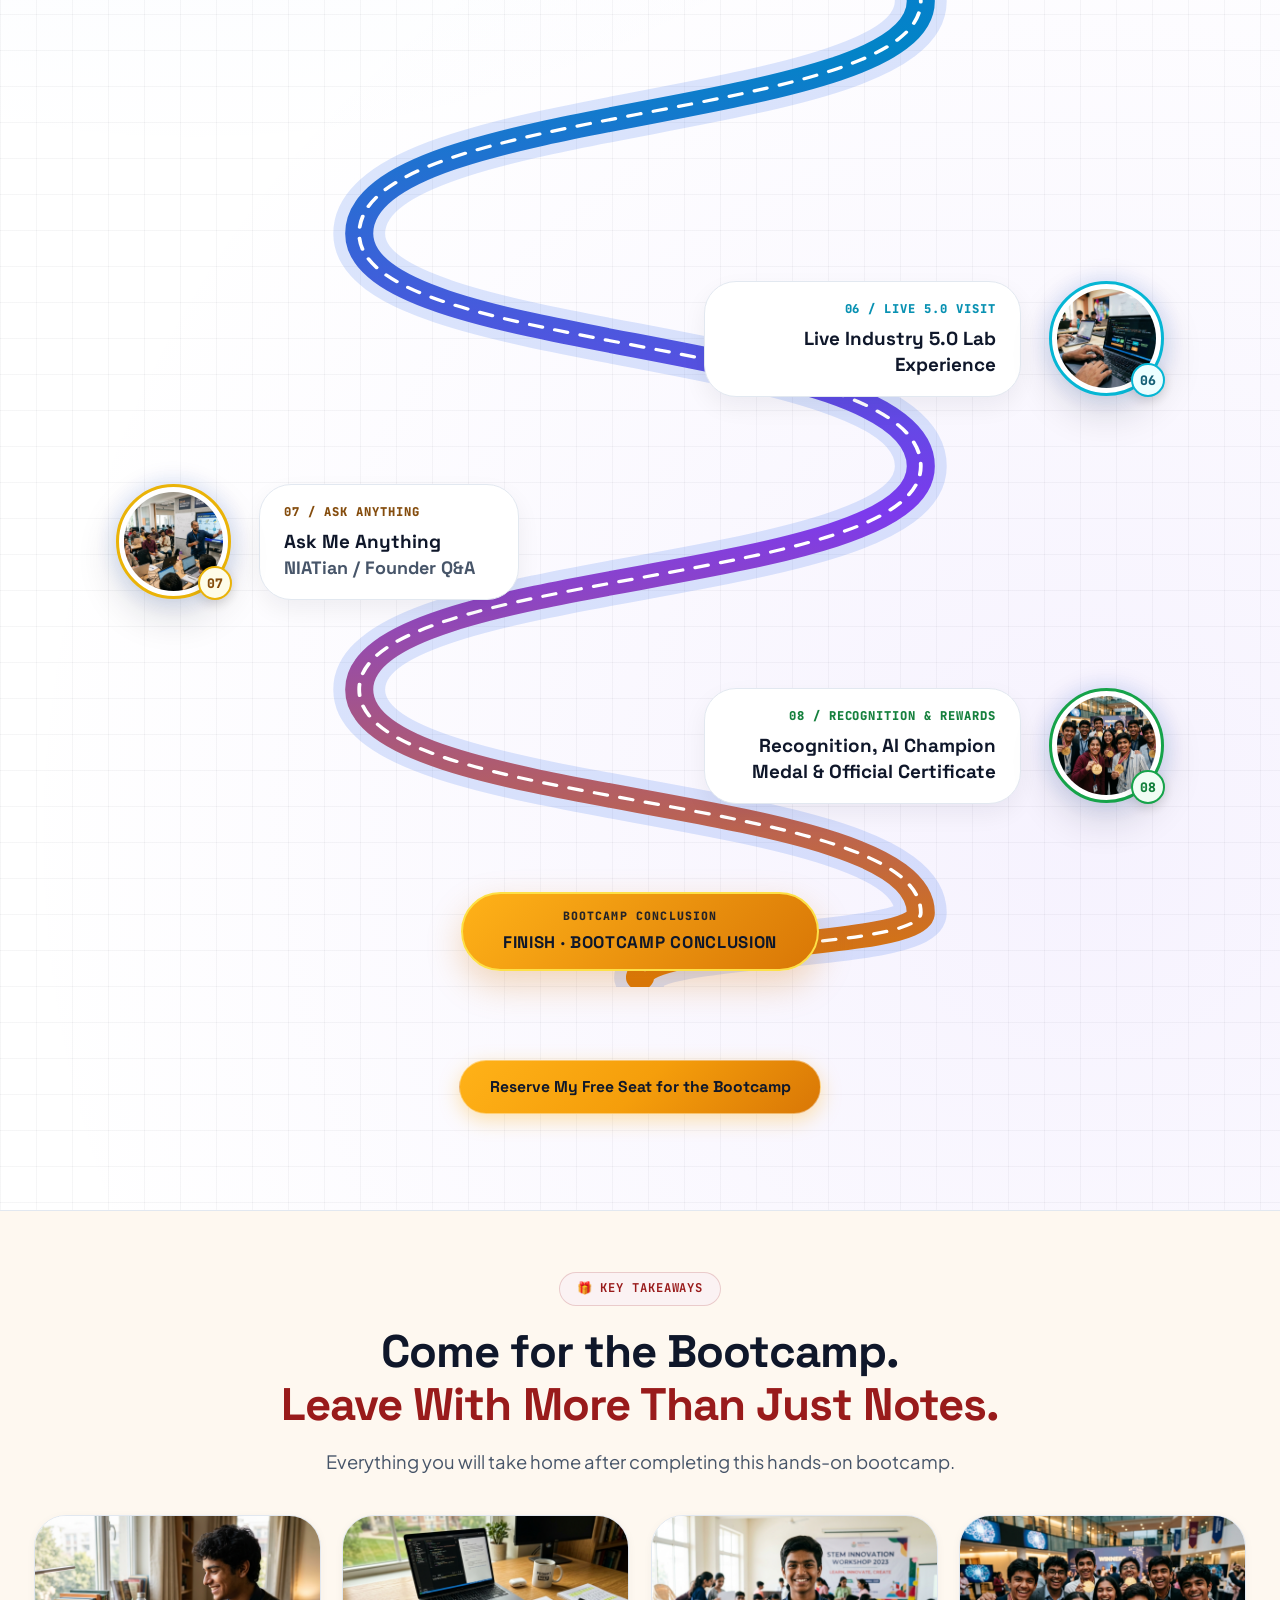
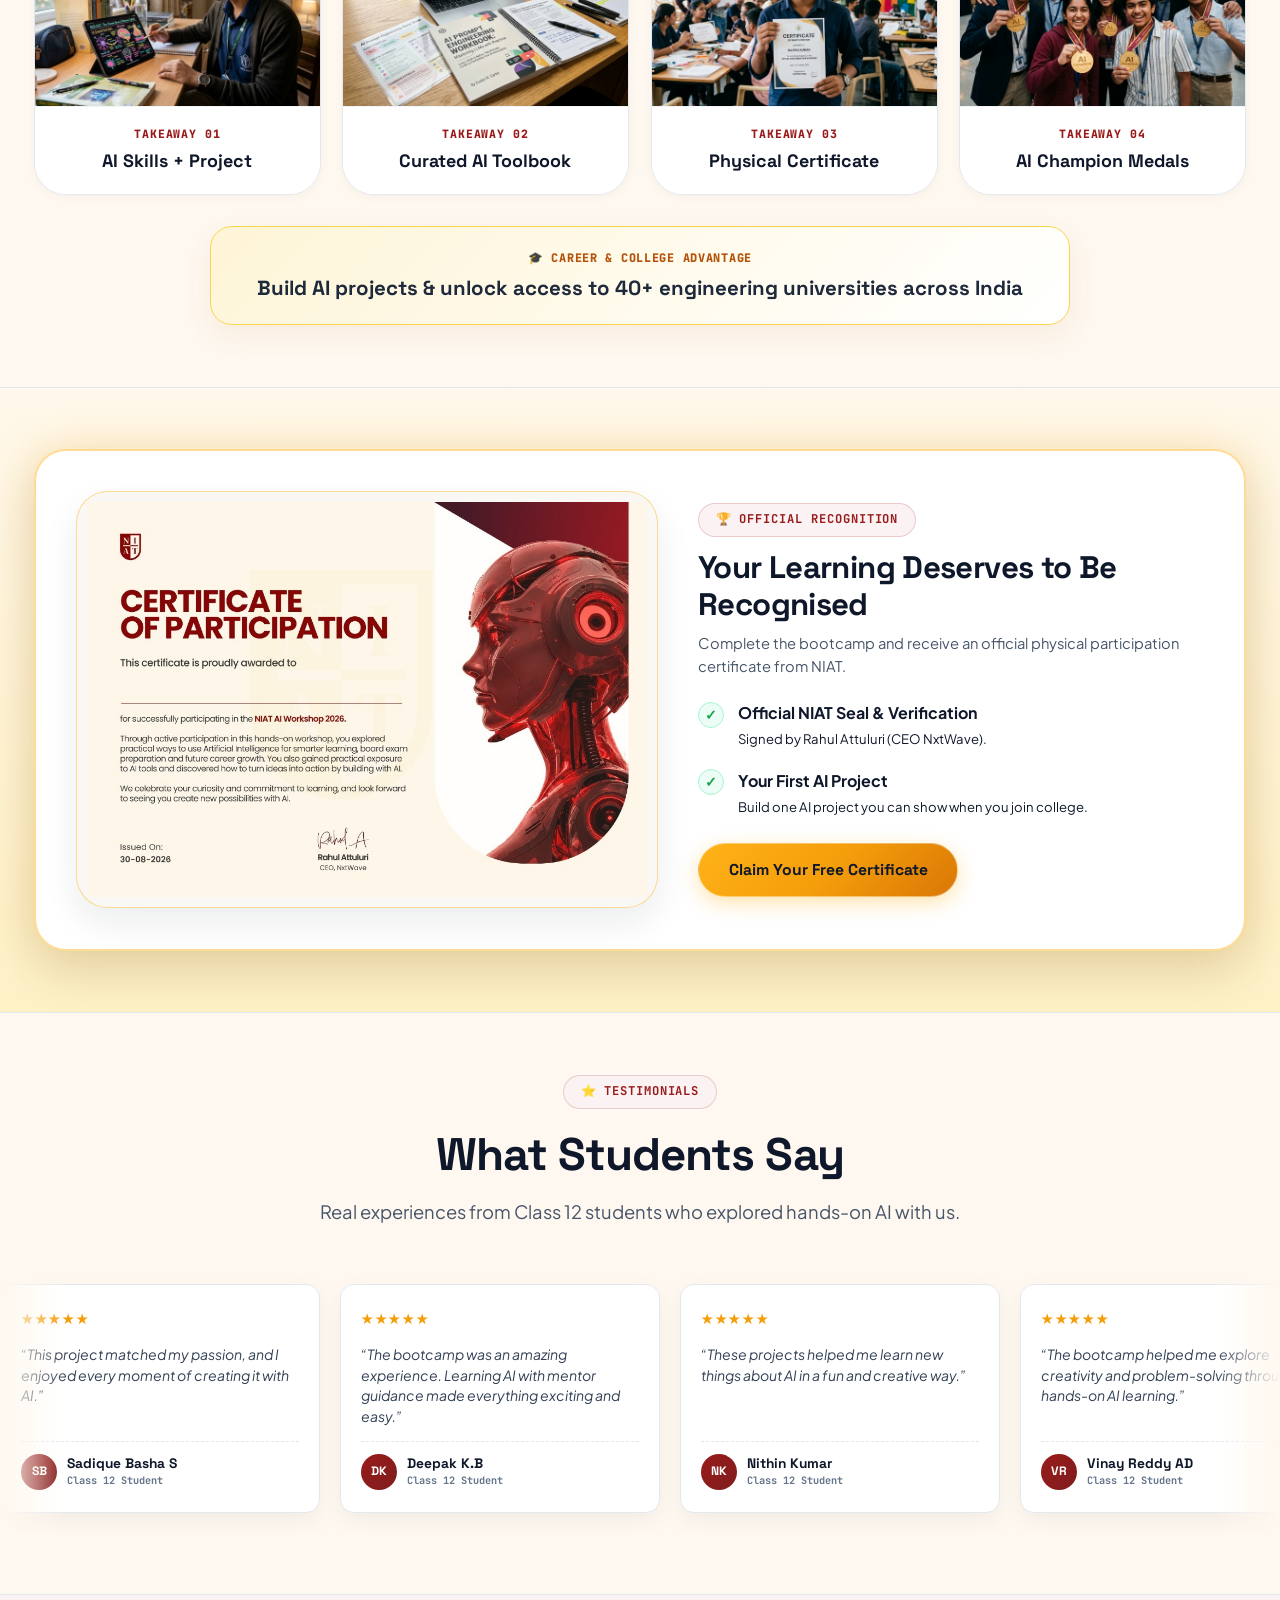
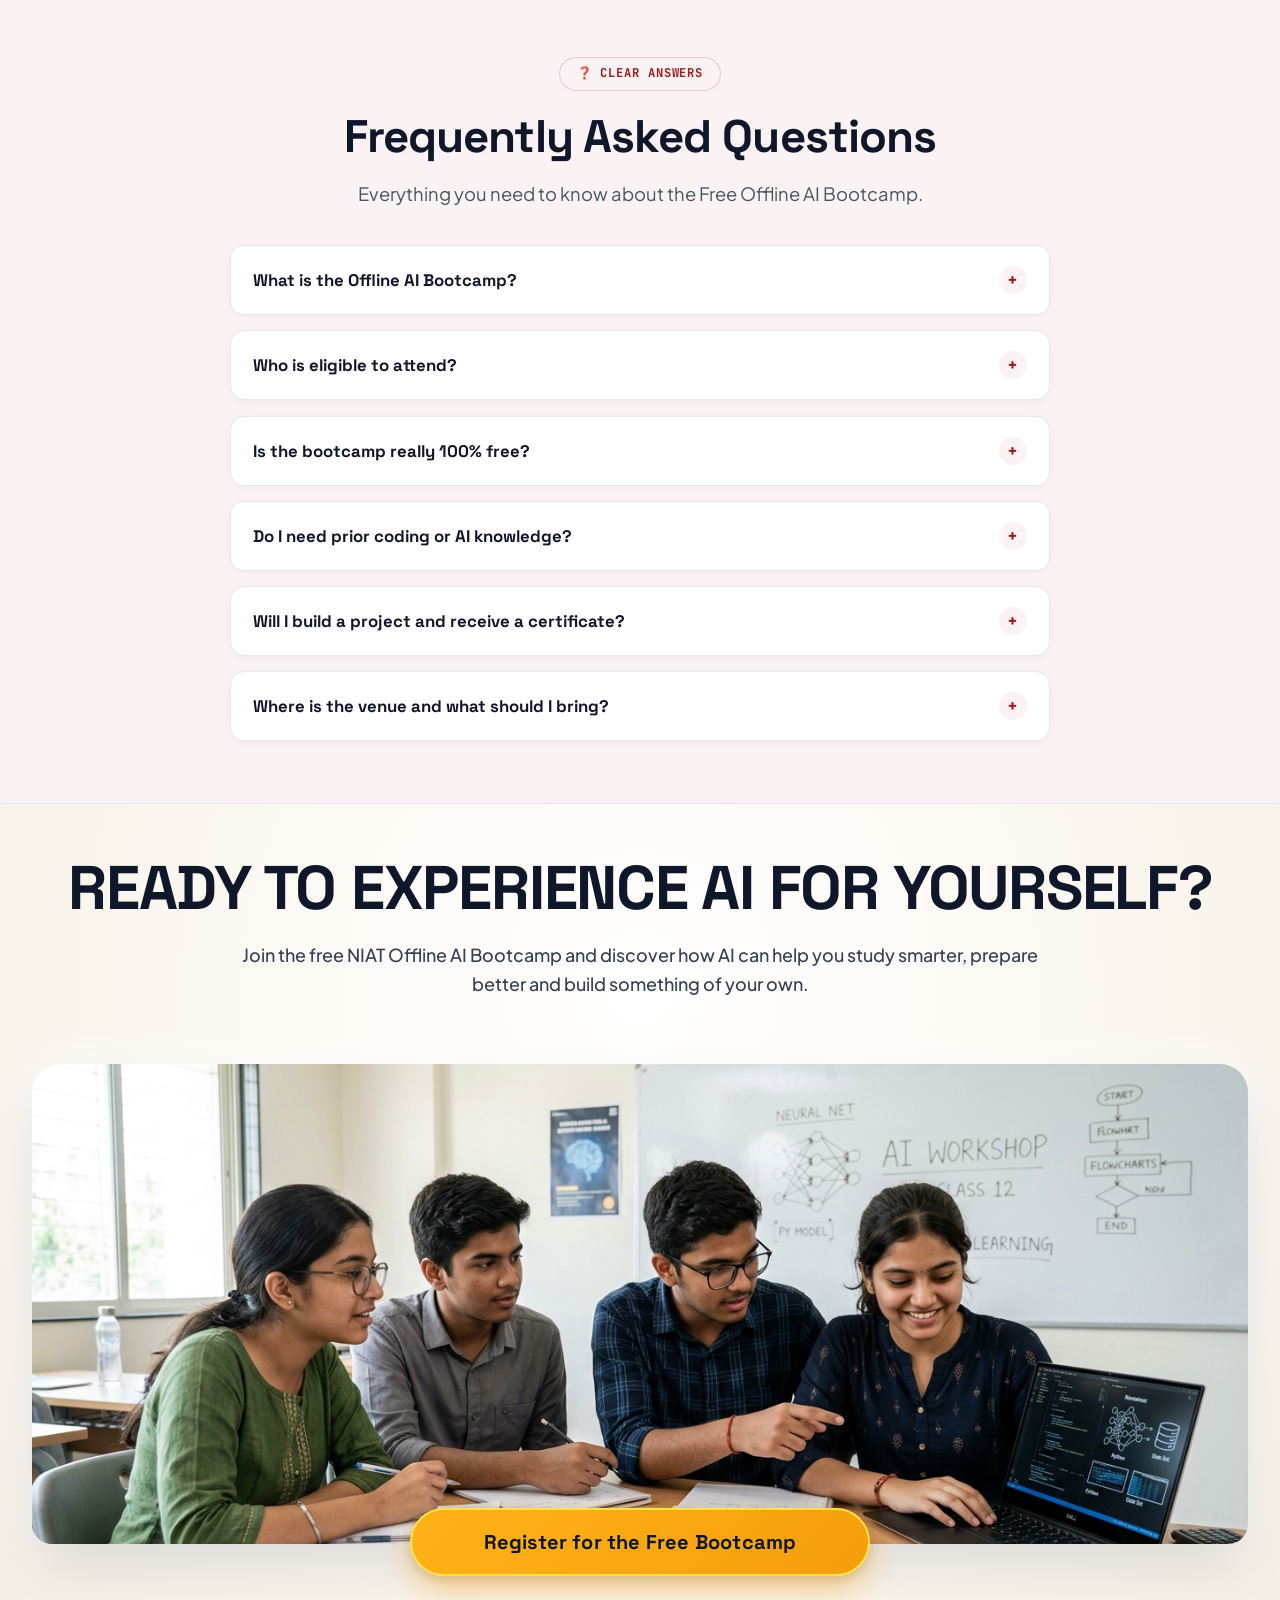
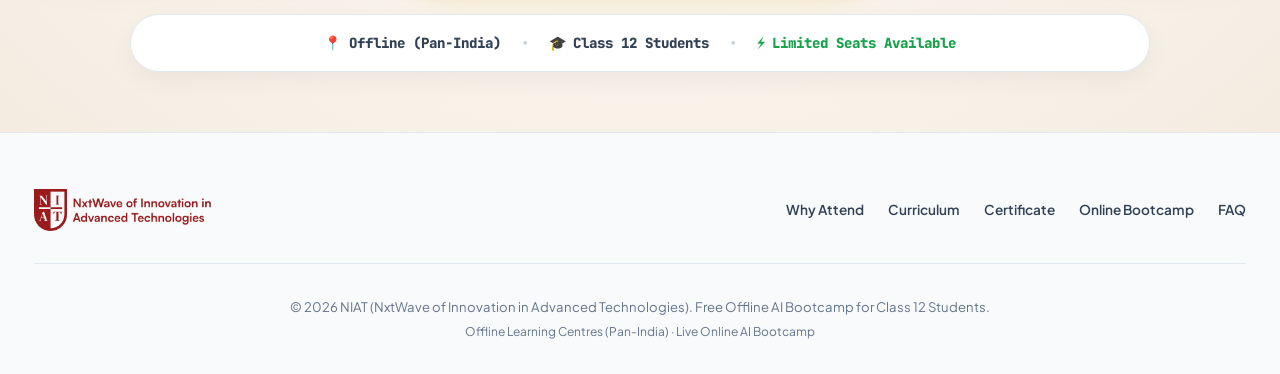
==== commit 4e517cb5: "Remove front-end dates, simplify mode to Offline, reposition minimal Online Bootcamp section after m" ====
--- a/index.html
+++ b/index.html
@@ -41,10 +41,9 @@
         <nav aria-label="Primary Navigation">
           <ul id="header-nav-menu" class="header-nav-menu">
             <li><a href="#why-attend" class="nav-link-item">Why Attend</a></li>
+            <li><a href="#online-bootcamp" class="nav-link-item">Online</a></li>
             <li><a href="#curriculum" class="nav-link-item">Curriculum</a></li>
             <li><a href="#certificate" class="nav-link-item">Certificate</a></li>
-            <li><a href="#details" class="nav-link-item">Centres</a></li>
-            <li><a href="#online-bootcamp" class="nav-link-item">Online</a></li>
             <li><a href="#faq" class="nav-link-item">FAQ</a></li>
           </ul>
         </nav>
@@ -98,22 +97,15 @@
             <div class="hero-event-specs">
               <div class="spec-row">
                 <div class="spec-item">
-                  <span class="spec-icon-badge">📅</span>
-                  <span class="spec-text">6 SEPTEMBER 2026</span>
-                </div>
-                <span class="spec-sep">|</span>
-                <div class="spec-item">
                   <span class="spec-icon-badge maroon">📍</span>
-                  <span class="spec-text">OFFLINE LEARNING CENTRES</span>
+                  <span class="spec-text">OFFLINE</span>
                 </div>
                 <span class="spec-sep">|</span>
                 <div class="spec-item">
                   <span class="spec-icon-badge">🏛️</span>
                   <span class="spec-text">PAN-INDIA</span>
                 </div>
-              </div>
-
-              <div class="spec-row">
+                <span class="spec-sep">|</span>
                 <div class="spec-item">
                   <span class="spec-icon-badge purple">👥</span>
                   <span class="spec-text">LIMITED SEATS</span>
@@ -176,8 +168,7 @@
         <span class="marquee-item">🏆 PHYSICAL CERTIFICATE <span class="marquee-dot">●</span></span>
         <span class="marquee-item">🚀 CAPSTONE WEB APP PROJECT <span class="marquee-dot">●</span></span>
         <span class="marquee-item">⚡ ONE DAY AI BOOTCAMP <span class="marquee-dot">●</span></span>
-        <span class="marquee-item">📅 6 SEPTEMBER 2026 (SUNDAY) <span class="marquee-dot">●</span></span>
-        <span class="marquee-item">📍 OFFLINE AI CENTRES · PAN-INDIA <span class="marquee-dot">●</span></span>
+        <span class="marquee-item">📍 OFFLINE · PAN-INDIA <span class="marquee-dot">●</span></span>
         <!-- Duplicated for loop -->
         <span class="marquee-item">⚡ CHATGPT STUDY MODE <span class="marquee-dot">●</span></span>
         <span class="marquee-item">🧠 GOOGLE NOTEBOOKLM <span class="marquee-dot">●</span></span>
@@ -186,10 +177,30 @@
         <span class="marquee-item">🏆 PHYSICAL CERTIFICATE <span class="marquee-dot">●</span></span>
         <span class="marquee-item">🚀 CAPSTONE WEB APP PROJECT <span class="marquee-dot">●</span></span>
         <span class="marquee-item">⚡ ONE DAY AI BOOTCAMP <span class="marquee-dot">●</span></span>
-        <span class="marquee-item">📅 6 SEPTEMBER 2026 (SUNDAY) <span class="marquee-dot">●</span></span>
-        <span class="marquee-item">📍 OFFLINE AI CENTRES · PAN-INDIA <span class="marquee-dot">●</span></span>
+        <span class="marquee-item">📍 OFFLINE · PAN-INDIA <span class="marquee-dot">●</span></span>
       </div>
     </div>
+
+    <!-- =========================================================================
+         SECTION — LIVE ONLINE AI BOOTCAMP (PAN-INDIA ALTERNATIVE)
+         ========================================================================= -->
+    <section id="online-bootcamp" class="online-bootcamp-section" aria-label="Online AI Bootcamp">
+      <div class="container">
+        <div class="online-bootcamp-card" data-animate="fade-in">
+          <div class="online-badge-pill">
+            <span>🌐</span> LIVE ONLINE BOOTCAMP
+          </div>
+          <h2 class="online-heading">
+            Can’t Attend In Person? Join Our Live Online AI Bootcamp
+          </h2>
+          <div class="online-cta-wrap">
+            <a href="https://niat-ai-bootcamp.netlify.app/" target="_blank" rel="noopener noreferrer" class="btn btn-hero-gold btn-lg">
+              Explore Online AI Bootcamp →
+            </a>
+          </div>
+        </div>
+      </div>
+    </section>
 
     <!-- =========================================================================
          SECTION 2 — WHY SHOULD YOU ATTEND?
@@ -639,70 +650,7 @@
       </div>
     </section>
 
-    <!-- =========================================================================
-         SECTION 6 — BOOTCAMP DETAILS PANEL
-         ========================================================================= -->
-    <section id="details" class="section-padding details-section" aria-label="Bootcamp Venue and Details">
-      <div class="container">
-        <div class="details-panel-container" data-animate="scale-up">
-          <div class="section-header" style="margin-bottom: 2.25rem;">
-            <div class="section-tag">
-              <span>📍</span> KEY DETAILS
-            </div>
-            <h2 class="section-title">
-              Your Bootcamp Details
-            </h2>
-            <p class="section-subtitle">
-              Mark your calendar. Limited seats available at the venue.
-            </p>
-          </div>
-
-          <div class="details-grid">
-            <div class="detail-card">
-              <div class="detail-card-label">📅 DATE</div>
-              <div class="detail-card-value">6 September 2026</div>
-            </div>
-
-            <div class="detail-card">
-              <div class="detail-card-label">📍 CENTRES</div>
-              <div class="detail-card-value">Offline Learning Centres (Pan-India)</div>
-            </div>
-
-            <div class="detail-card">
-              <div class="detail-card-label">⏰ TIME</div>
-              <div class="detail-card-value">10:00 AM – 5:00 PM</div>
-            </div>
-
-            <div class="detail-card">
-              <div class="detail-card-label">🏢 MODE</div>
-              <div class="detail-card-value">Offline</div>
-            </div>
-
-            <div class="detail-card">
-              <div class="detail-card-label">🏷 FEE</div>
-              <div class="detail-card-value">
-                <span class="fee-strike">₹999</span>
-                <span class="free-pill">100% FREE</span>
-              </div>
-            </div>
-
-            <div class="detail-card">
-              <div class="detail-card-label">🎓 ELIGIBILITY</div>
-              <div class="detail-card-value">Class 12 Students</div>
-            </div>
-          </div>
-
-          <div class="details-footer-bar">
-            <div class="seats-warning" style="font-weight: 800; letter-spacing: 0.04em;">
-              <span>ONLY 50 SEATS. REGISTER NOW TO GET YOUR ENTRY PASS</span>
-            </div>
-            <a href="https://docs.google.com/forms/d/e/1FAIpQLSeSSeHoAGLnqiCyKDJikSelyQiEQVtUY-c4Ah4sQtiE7iSjbQ/viewform" target="_blank" rel="noopener noreferrer" class="btn btn-hero-gold btn-lg open-reg-modal">
-              Reserve My Free Seat
-            </a>
-          </div>
-        </div>
-      </div>
-    </section>
+
 
     <!-- =========================================================================
          SECTION — STUDENT TESTIMONIALS (CONTINUOUS HORIZONTAL CAROUSEL)
@@ -1015,62 +963,7 @@
       </div>
     </section>
 
-    <!-- =========================================================================
-         SECTION — LIVE ONLINE AI BOOTCAMP (PAN-INDIA ALTERNATIVE)
-         ========================================================================= -->
-    <section id="online-bootcamp" class="online-bootcamp-section" aria-label="Online AI Bootcamp">
-      <div class="container">
-        <div class="online-bootcamp-card" data-animate="fade-in">
-          <div class="online-badge-pill">
-            <span>🌐</span> LIVE ONLINE BOOTCAMP
-          </div>
-          <h2 class="online-heading">
-            Can’t Attend In Person? Join Our Live Online AI Bootcamp
-          </h2>
-          <p class="online-subheading">
-            Learn practical AI tools from the comfort of your home. Experience the same hands-on curriculum, interactive mentor guidance, and build working AI projects from anywhere in India.
-          </p>
-
-          <div class="online-perks-grid">
-            <div class="online-perk-item">
-              <span class="online-perk-icon">📡</span>
-              <div>
-                <div class="online-perk-title">100% Live Interactive</div>
-                <div class="online-perk-desc">Attend live sessions with top IIT alumni mentors and get real-time doubt clearance.</div>
-              </div>
-            </div>
-            <div class="online-perk-item">
-              <span class="online-perk-icon">🛠️</span>
-              <div>
-                <div class="online-perk-title">Hands-On AI Projects</div>
-                <div class="online-perk-desc">Build and launch your own functional AI mini-application directly from your browser.</div>
-              </div>
-            </div>
-            <div class="online-perk-item">
-              <span class="online-perk-icon">📜</span>
-              <div>
-                <div class="online-perk-title">Official Certificate</div>
-                <div class="online-perk-desc">Earn an official verified participation credential to supercharge your student portfolio.</div>
-              </div>
-            </div>
-            <div class="online-perk-item">
-              <span class="online-perk-icon">⚡</span>
-              <div>
-                <div class="online-perk-title">100% Free Access</div>
-                <div class="online-perk-desc">Designed exclusively for Class 12 students with zero tuition fee or hidden charges.</div>
-              </div>
-            </div>
-          </div>
-
-          <div class="online-cta-wrap">
-            <a href="https://niat-ai-bootcamp.netlify.app/" target="_blank" rel="noopener noreferrer" class="btn btn-hero-gold btn-lg">
-              Explore Online AI Bootcamp →
-            </a>
-            <span class="online-cta-note">Opens official online bootcamp portal · Flexible weekend batches</span>
-          </div>
-        </div>
-      </div>
-    </section>
+
 
     <!-- =========================================================================
          SECTION 7 — FAQ ACCORDION
@@ -1163,7 +1056,7 @@
             </button>
             <div class="faq-answer-panel">
               <div class="faq-answer-content">
-                The bootcamp takes place at authorized offline learning centres on Sunday, 6 September 2026 (10:00 AM - 5:00 PM). You select your city/centre during registration, and the exact centre address is printed on your official digital Entry Pass. Bring your digital/printed Entry Pass and a laptop (or smartphone).
+                The bootcamp takes place at authorized offline learning centres across India (10:00 AM - 5:00 PM). You choose your preferred centre and available slot during registration, and the exact centre address is printed on your official digital Entry Pass. Bring your digital/printed Entry Pass and a laptop (or smartphone).
               </div>
             </div>
           </div>
@@ -1207,11 +1100,7 @@
         <!-- Bottom Information Pill Bar (950px - 1050px x 58px, Border Radius 30px) -->
         <div class="exp-info-pill-bar" data-animate="fade-in">
           <div class="exp-info-pill-item">
-            <span>📅</span> 6 Sep 2026
-          </div>
-          <span class="exp-info-pill-sep">•</span>
-          <div class="exp-info-pill-item">
-            <span>📍</span> Offline Learning Centres (Pan-India)
+            <span>📍</span> Offline (Pan-India)
           </div>
           <span class="exp-info-pill-sep">•</span>
           <div class="exp-info-pill-item">
@@ -1242,7 +1131,7 @@
           <div class="modal-form-header">
             <div class="modal-badge-pill">⚡ LIMITED 50 SEATS · 100% FREE</div>
             <h2 id="modal-title" class="modal-heading">Reserve Your Free Seat</h2>
-            <p class="modal-subheading">One-Day Offline AI Bootcamp for Class 12 Students. Choose your centre and available Sunday slot.</p>
+            <p class="modal-subheading">One-Day Offline AI Bootcamp for Class 12 Students. Choose your centre and available slot.</p>
           </div>
 
           <div class="flow-step-box">
@@ -1419,7 +1308,7 @@
             </div>
             <div class="pass-id-item">
               <div class="pass-meta-label">DATE & MODE</div>
-              <div class="pass-date-val dynamic-pass-date">6 SEPTEMBER 2026 · OFFLINE</div>
+              <div class="pass-date-val dynamic-pass-date">OFFLINE ENTRY PASS</div>
               <div class="pass-time-val">10:00 AM - 5:00 PM</div>
             </div>
           </div>
@@ -1548,7 +1437,7 @@
         <span class="mobile-sticky-title">FREE OFFLINE AI BOOTCAMP</span>
         <span class="mobile-sticky-price"><span class="fee-strike">₹999</span> <span class="free-badge">FREE</span></span>
       </div>
-      <span class="mobile-sticky-sub">6 Sep · Pan-India Centres · Online</span>
+      <span class="mobile-sticky-sub">Offline · Pan-India · Limited Seats</span>
     </div>
     <a href="https://docs.google.com/forms/d/e/1FAIpQLSeSSeHoAGLnqiCyKDJikSelyQiEQVtUY-c4Ah4sQtiE7iSjbQ/viewform" target="_blank" rel="noopener noreferrer" class="btn btn-hero-gold btn-sm open-reg-modal">
       Register Free →
@@ -1569,7 +1458,7 @@
           <a href="#why-attend">Why Attend</a>
           <a href="#curriculum">Curriculum</a>
           <a href="#certificate">Certificate</a>
-          <a href="#details">Venue Details</a>
+          <a href="#online-bootcamp">Online Bootcamp</a>
           <a href="#faq">FAQ</a>
         </div>
       </div>
--- a/styles.css
+++ b/styles.css
@@ -4306,7 +4306,7 @@
    ONLINE AI BOOTCAMP SECTION (PAN-INDIA ALTERNATIVE)
    ========================================================================== */
 .online-bootcamp-section {
-  padding: 4.5rem 0;
+  padding: 3rem 0;
   background: linear-gradient(180deg, #FAF8F5 0%, #F5EBE6 100%);
   position: relative;
   overflow: hidden;
@@ -4316,14 +4316,14 @@
   background: #FFFFFF;
   border: 2px solid #E2D7C8;
   border-radius: var(--radius-xl);
-  padding: 3rem 2.5rem;
-  box-shadow: 0 16px 40px rgba(120, 24, 45, 0.08);
+  padding: 2.25rem 2rem;
+  box-shadow: 0 12px 32px rgba(120, 24, 45, 0.07);
   position: relative;
   display: flex;
   flex-direction: column;
   align-items: center;
   text-align: center;
-  max-width: 980px;
+  max-width: 860px;
   margin: 0 auto;
 }
 
@@ -4339,93 +4339,57 @@
   font-weight: 800;
   padding: 0.35rem 0.9rem;
   border-radius: var(--radius-full);
-  margin-bottom: 1rem;
+  margin-bottom: 0.85rem;
   letter-spacing: 0.04em;
   text-transform: uppercase;
 }
 
 .online-heading {
   font-family: var(--font-display);
-  font-size: clamp(1.75rem, 3.5vw, 2.4rem);
+  font-size: clamp(1.4rem, 3.2vw, 2.1rem);
   font-weight: 900;
   color: #0F172A;
-  line-height: 1.25;
-  margin-bottom: 0.85rem;
-  max-width: 780px;
-}
-
-.online-subheading {
-  font-size: clamp(0.95rem, 1.8vw, 1.1rem);
-  color: #475569;
-  line-height: 1.6;
-  max-width: 680px;
-  margin-bottom: 2rem;
-}
-
-.online-perks-grid {
-  display: grid;
-  grid-template-columns: repeat(auto-fit, minmax(200px, 1fr));
-  gap: 1rem;
-  width: 100%;
-  margin-bottom: 2.25rem;
-  text-align: left;
-}
-
-.online-perk-item {
-  background: #FAF6F0;
-  border: 1px solid #EADBCC;
-  border-radius: var(--radius-lg);
-  padding: 1.1rem 1.25rem;
-  display: flex;
-  align-items: flex-start;
-  gap: 0.75rem;
-  transition: transform 0.2s ease, border-color 0.2s ease;
-}
-
-.online-perk-item:hover {
-  transform: translateY(-2px);
-  border-color: #D4AF37;
-}
-
-.online-perk-icon {
-  font-size: 1.4rem;
-  line-height: 1;
-  flex-shrink: 0;
-}
-
-.online-perk-title {
-  font-family: var(--font-display);
-  font-weight: 700;
-  font-size: 0.92rem;
-  color: #0F172A;
-  margin-bottom: 0.2rem;
-}
-
-.online-perk-desc {
-  font-size: 0.8rem;
-  color: #64748B;
-  line-height: 1.35;
+  line-height: 1.3;
+  margin-bottom: 1.5rem;
+  max-width: 740px;
 }
 
 .online-cta-wrap {
   display: flex;
   flex-direction: column;
   align-items: center;
-  gap: 0.75rem;
-}
-
-.online-cta-note {
-  font-size: 0.82rem;
-  color: #64748B;
+  gap: 0.65rem;
+  width: 100%;
 }
 
 @media (max-width: 640px) {
+  .online-bootcamp-section {
+    padding: 2rem 0;
+  }
   .online-bootcamp-card {
-    padding: 2rem 1.25rem;
-  }
-  .online-perks-grid {
-    grid-template-columns: 1fr;
-    gap: 0.75rem;
+    padding: 1.75rem 1.2rem;
+    border-radius: 16px;
+  }
+  .online-heading {
+    font-size: 1.25rem;
+    margin-bottom: 1.25rem;
+  }
+  .online-cta-wrap .btn {
+    width: 100%;
+    justify-content: center;
+  }
+  .spec-sep {
+    display: none;
+  }
+  .hero-event-specs {
+    align-items: center;
+  }
+  .spec-row {
+    justify-content: center;
+    gap: 0.45rem;
+  }
+  .spec-text {
+    font-size: 0.72rem;
   }
 }
 
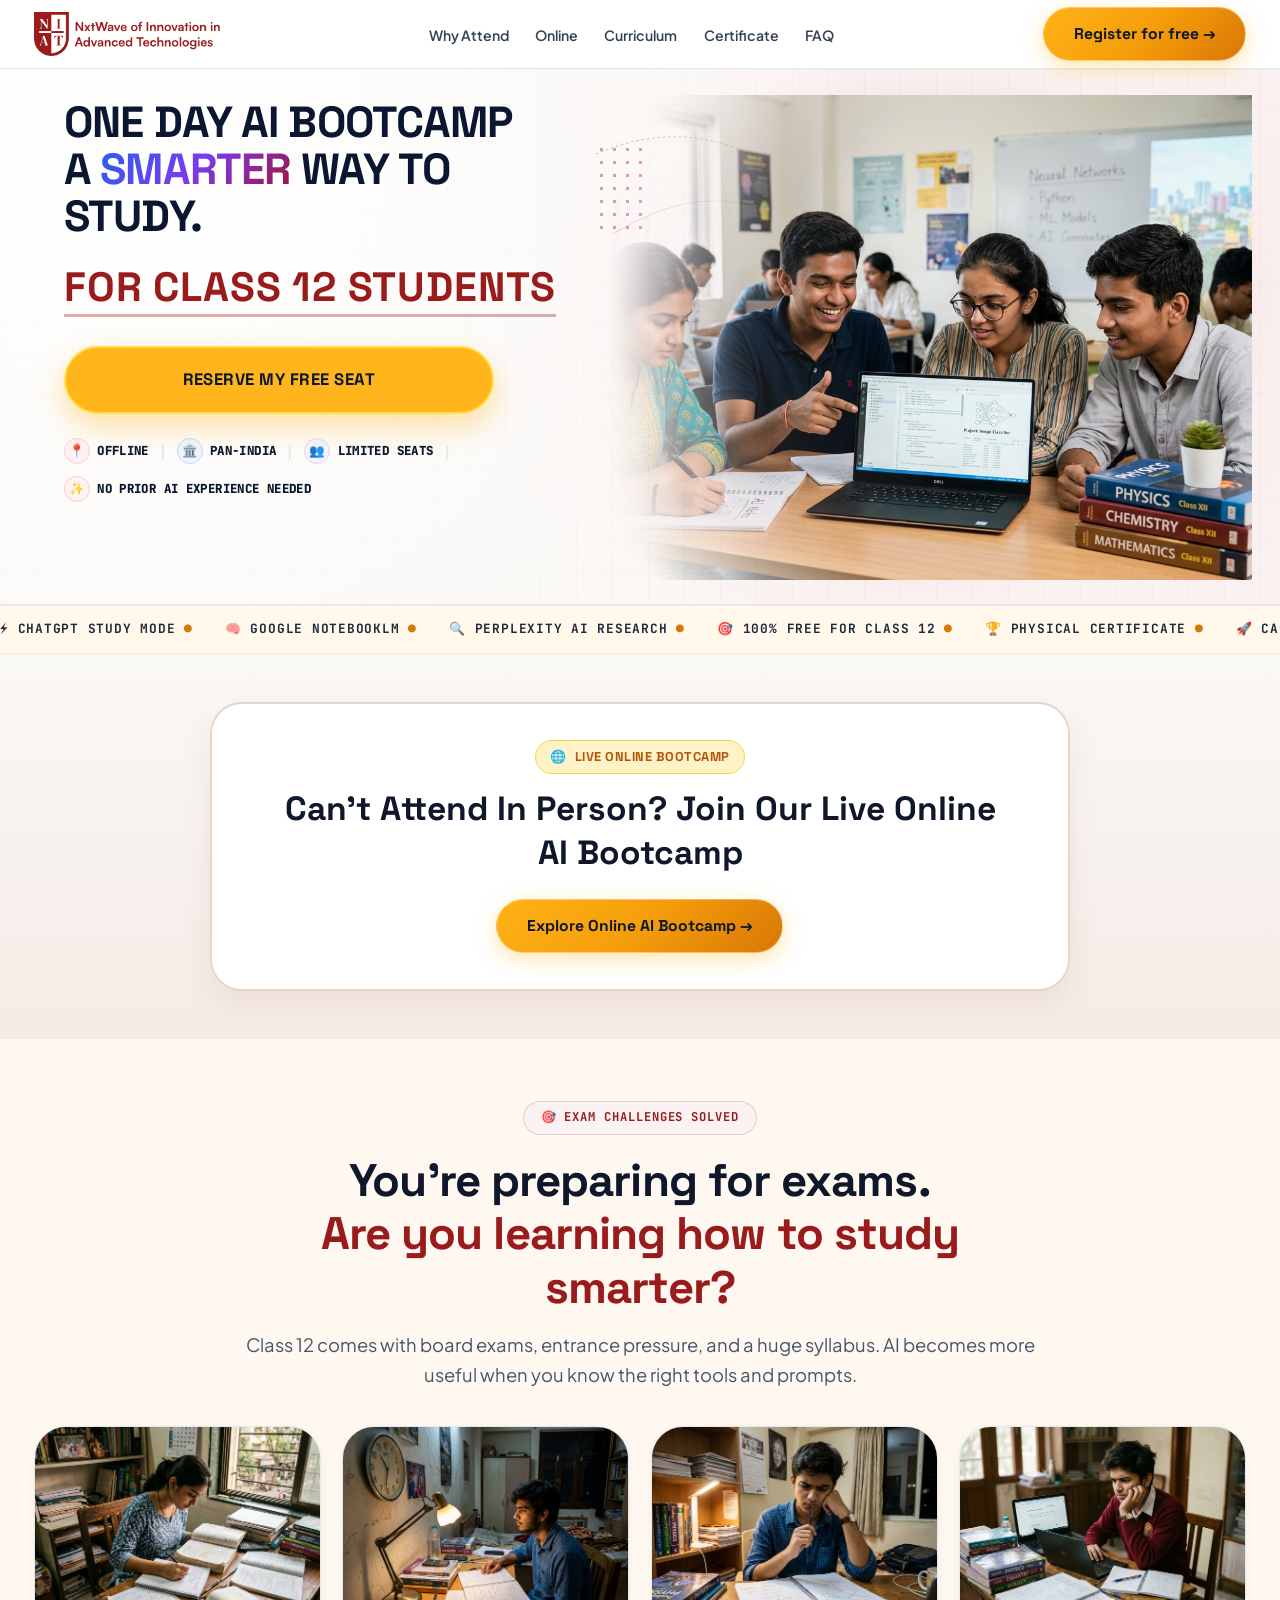
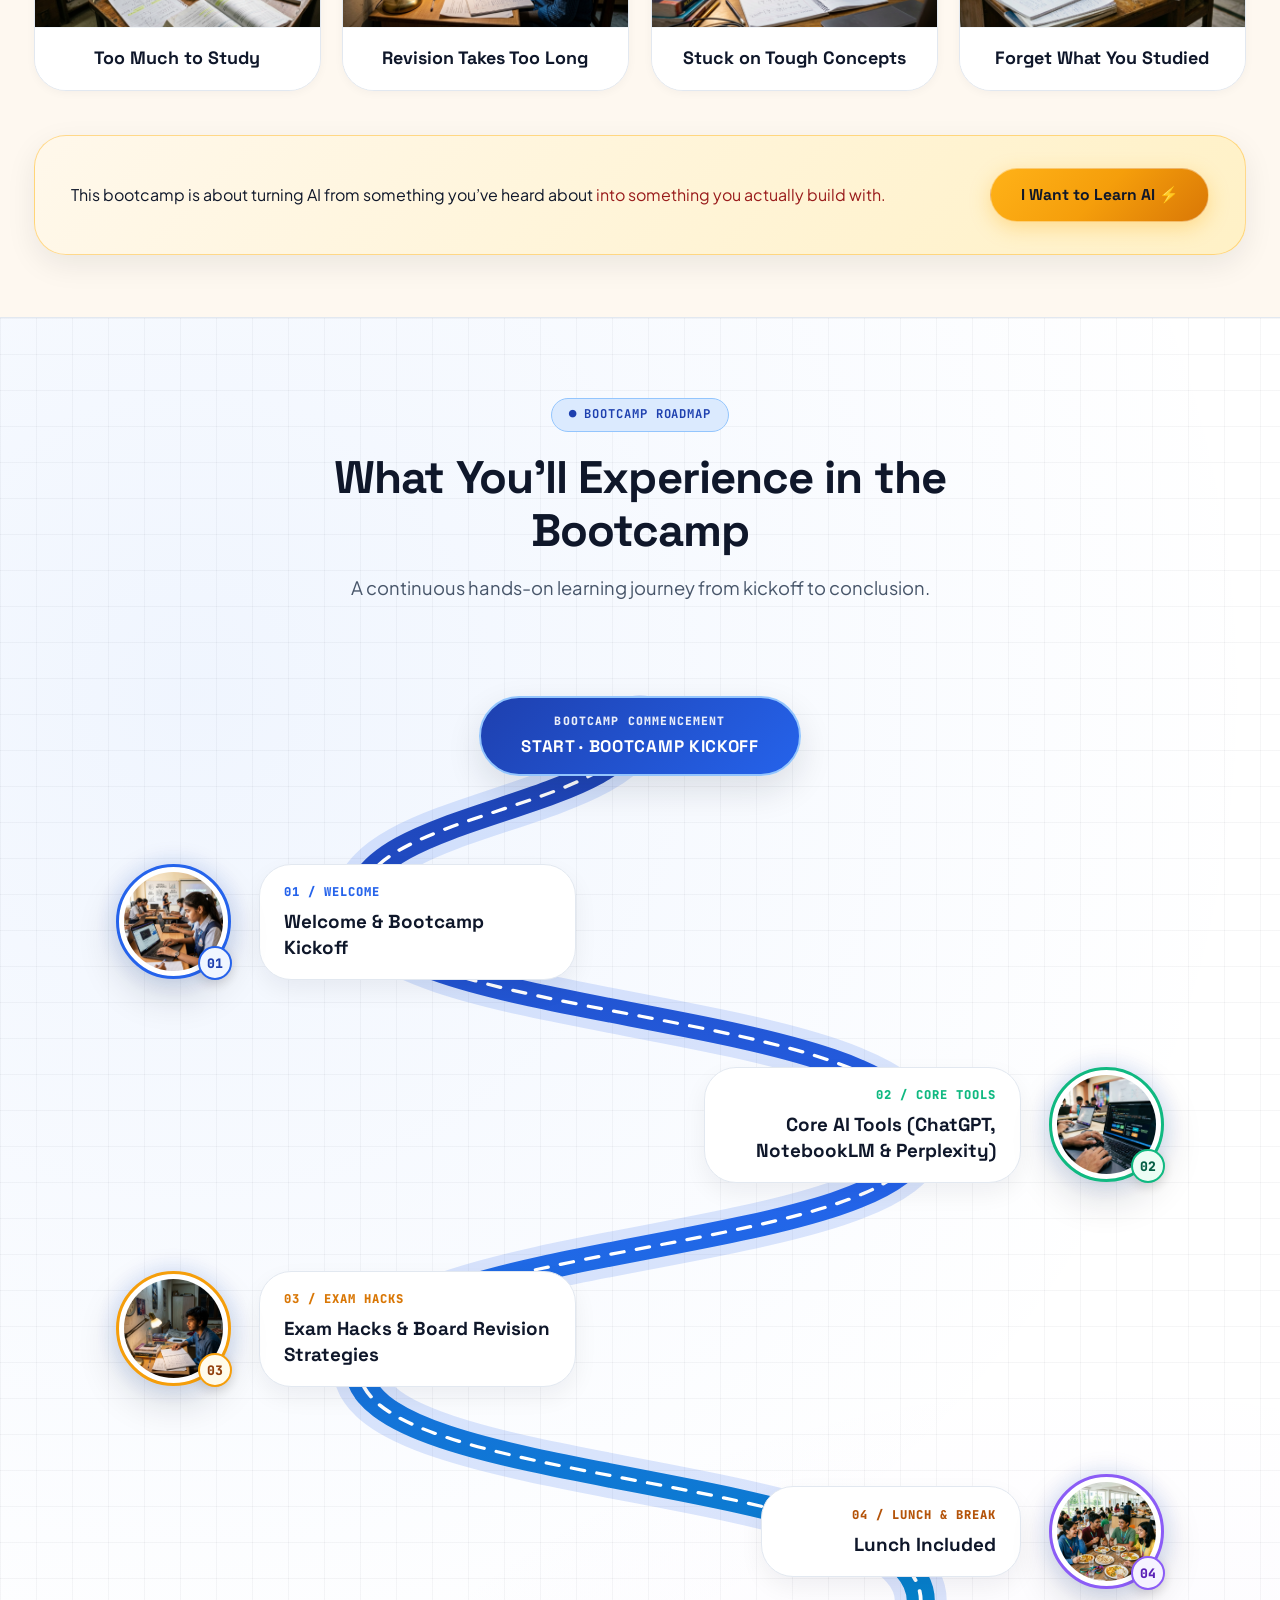
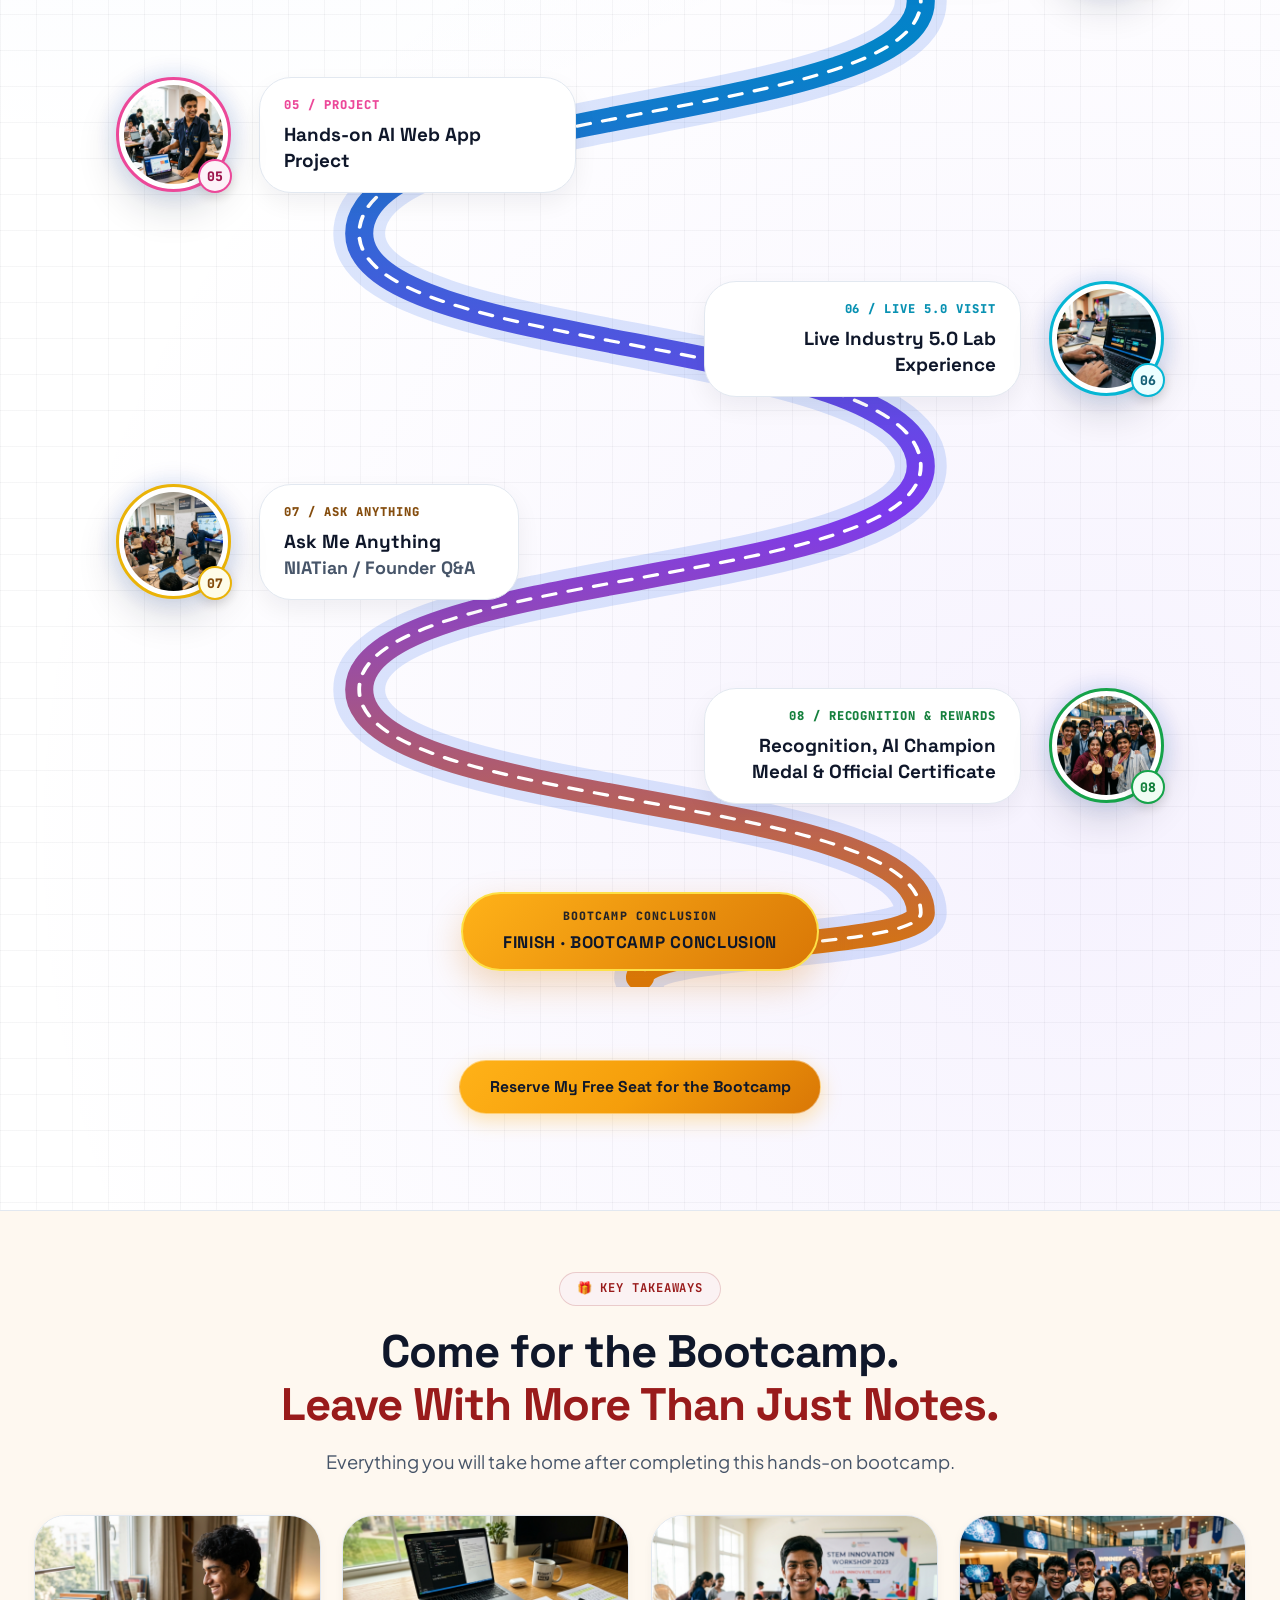
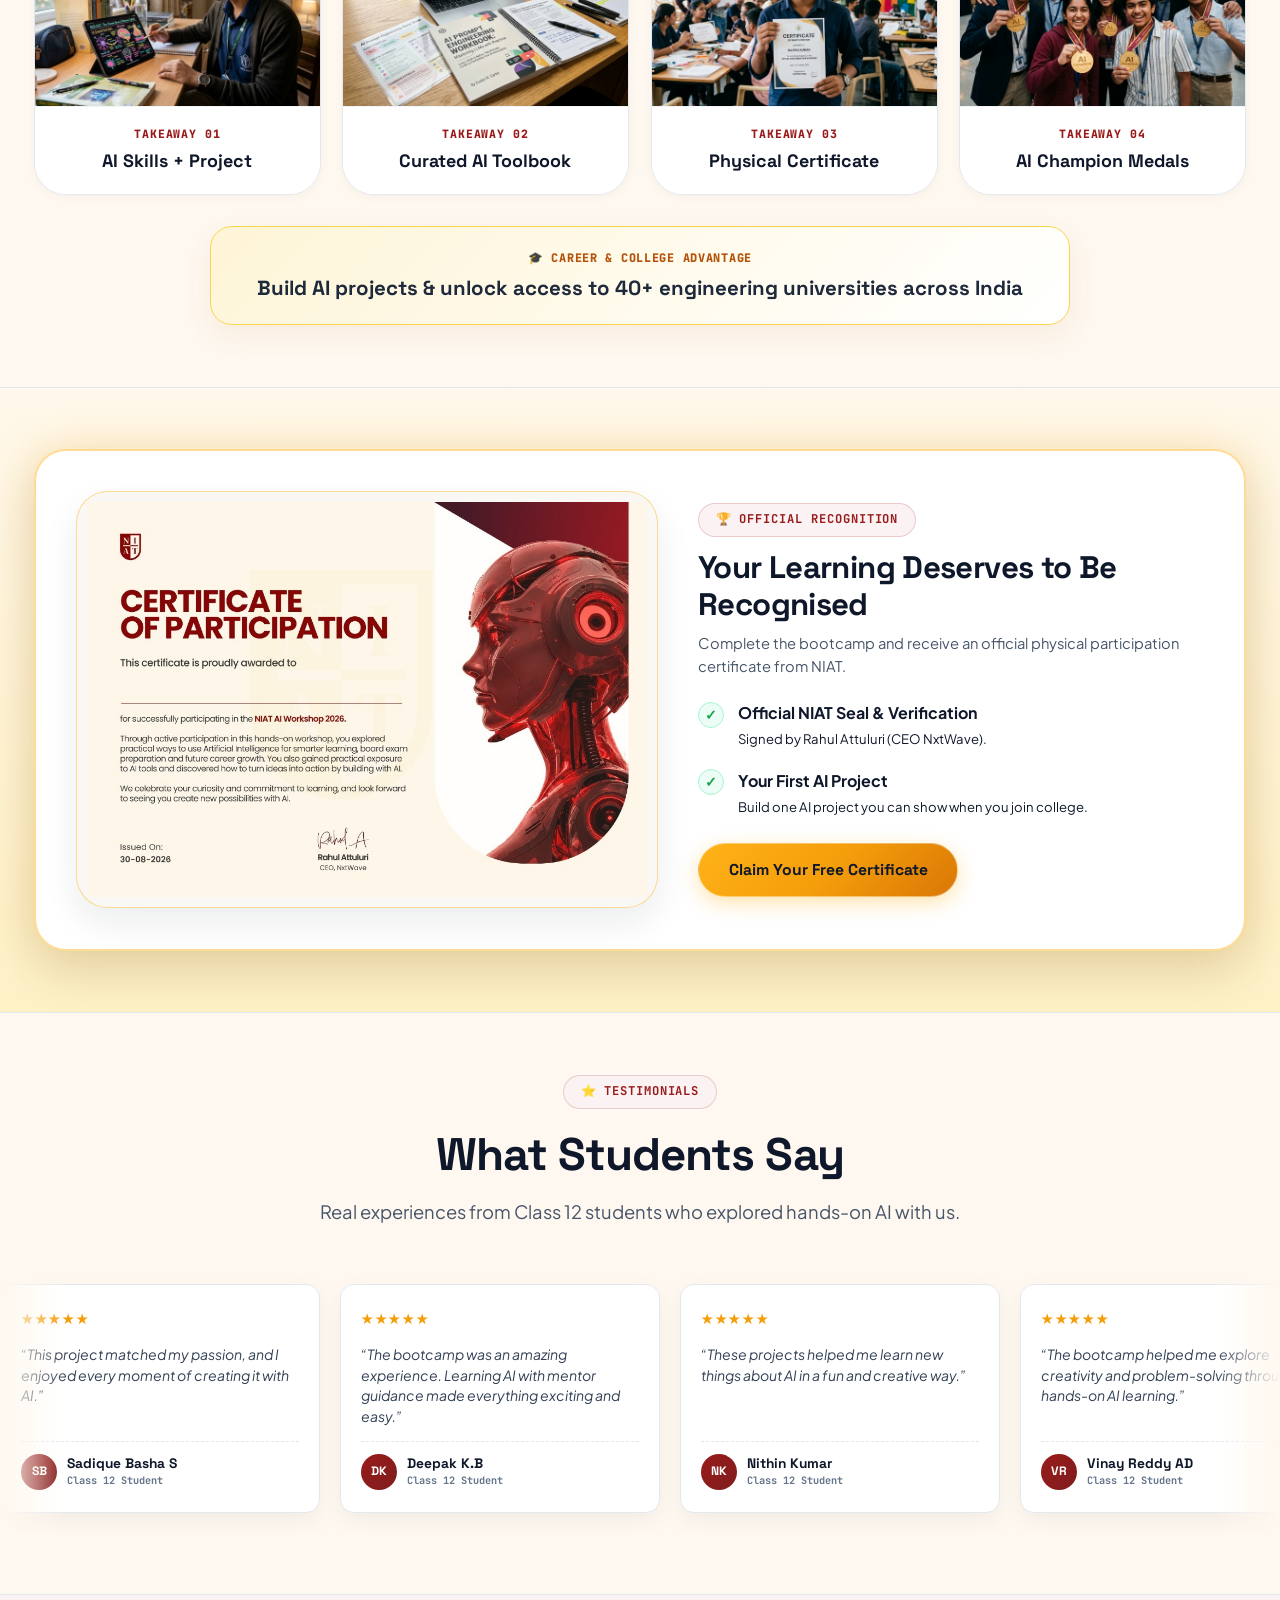
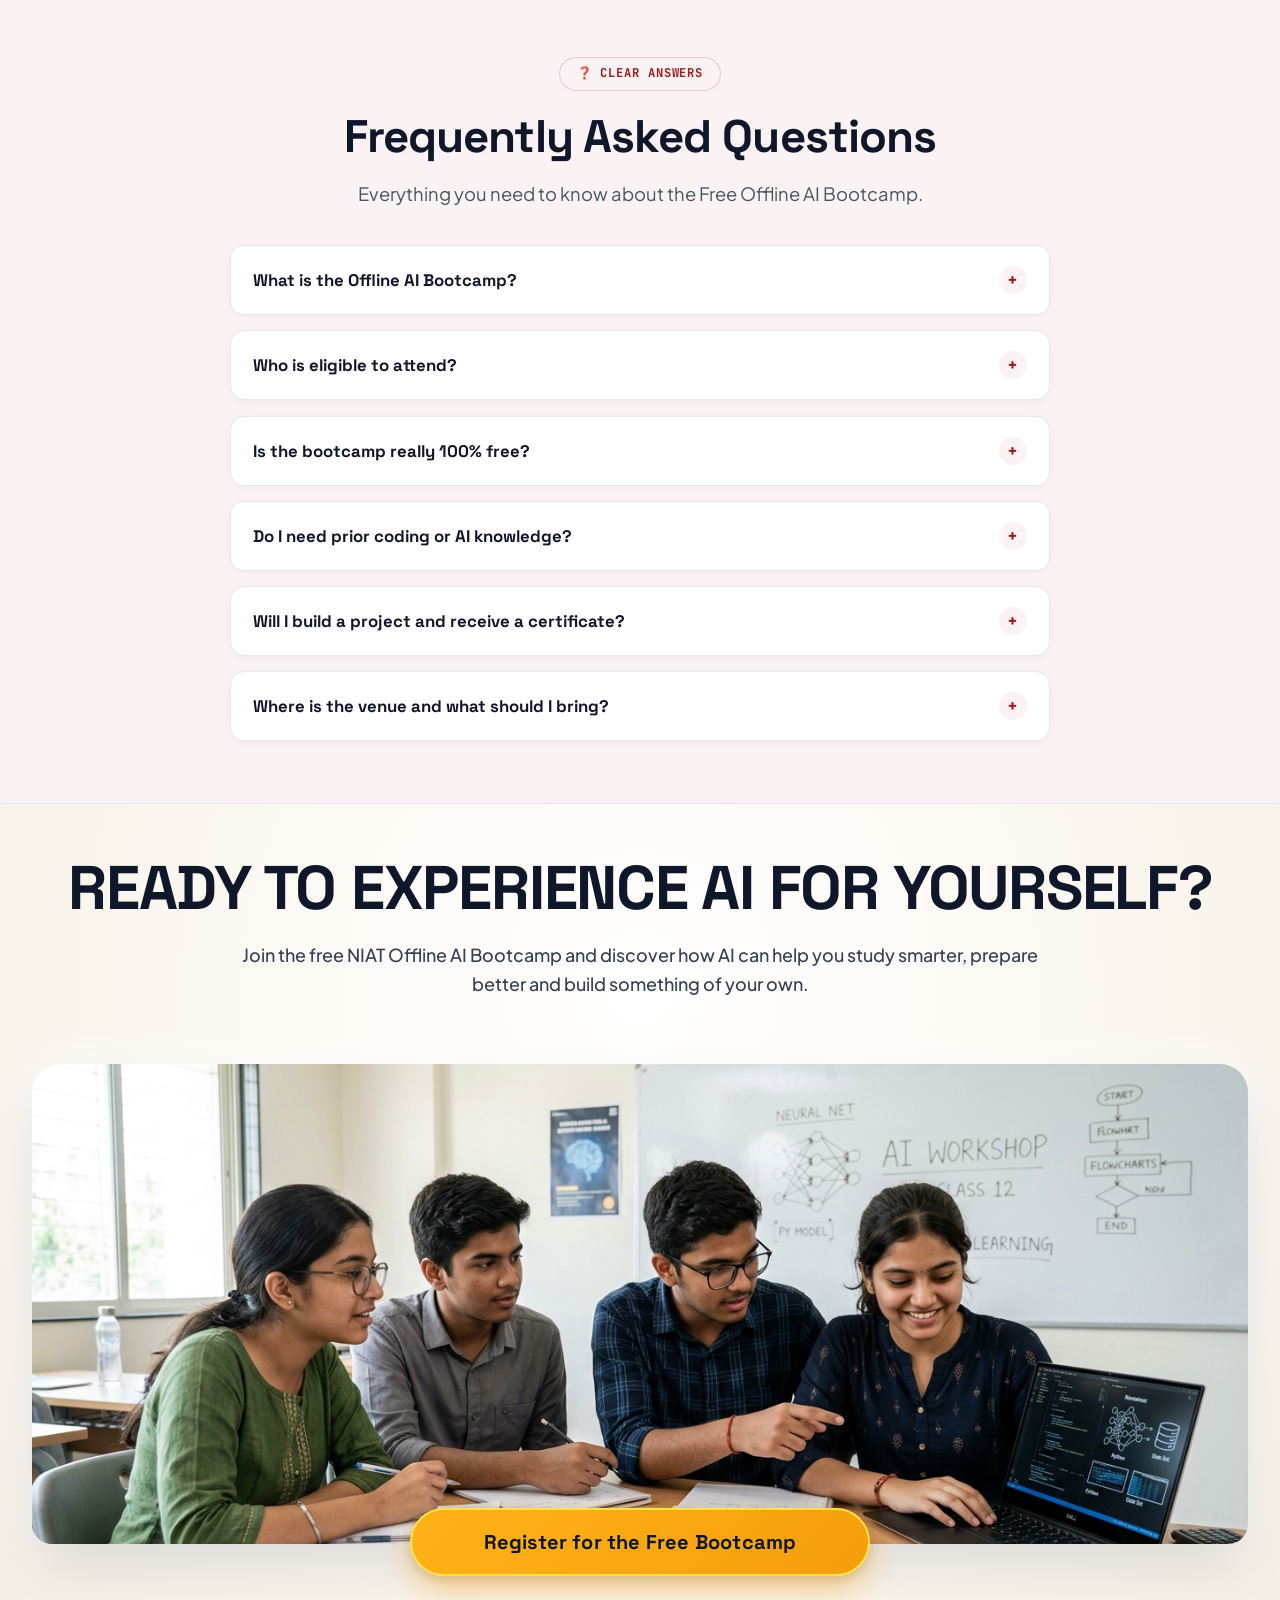
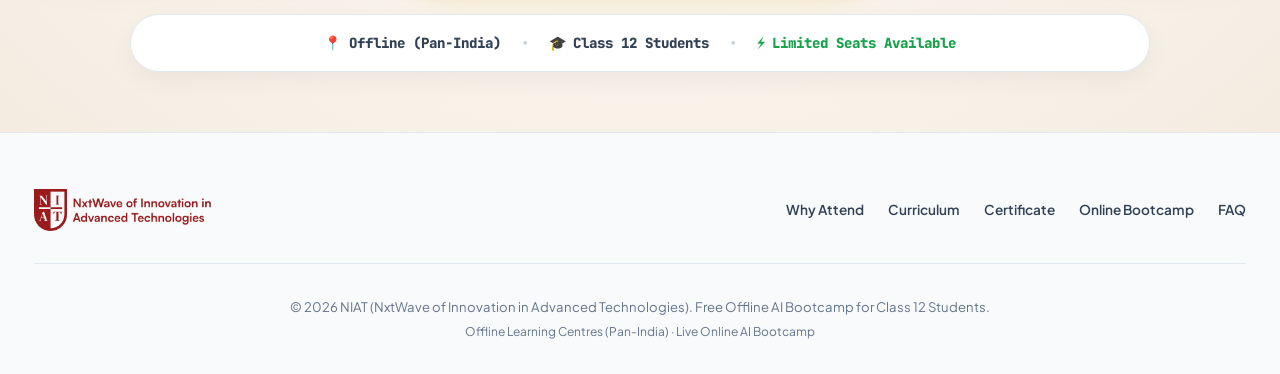
==== commit b12ca2cc: "Update Online AI Bootcamp CTA link with UTM campaign tracking parameters" ====
--- a/index.html
+++ b/index.html
@@ -194,7 +194,7 @@
             Can’t Attend In Person? Join Our Live Online AI Bootcamp
           </h2>
           <div class="online-cta-wrap">
-            <a href="https://niat-ai-bootcamp.netlify.app/" target="_blank" rel="noopener noreferrer" class="btn btn-hero-gold btn-lg">
+            <a href="https://niat-ai-bootcamp.netlify.app/?utm_medium=website&utm_source=offline_ai_bootcamp&utm_campaign=assl" target="_blank" rel="noopener noreferrer" class="btn btn-hero-gold btn-lg">
               Explore Online AI Bootcamp →
             </a>
           </div>
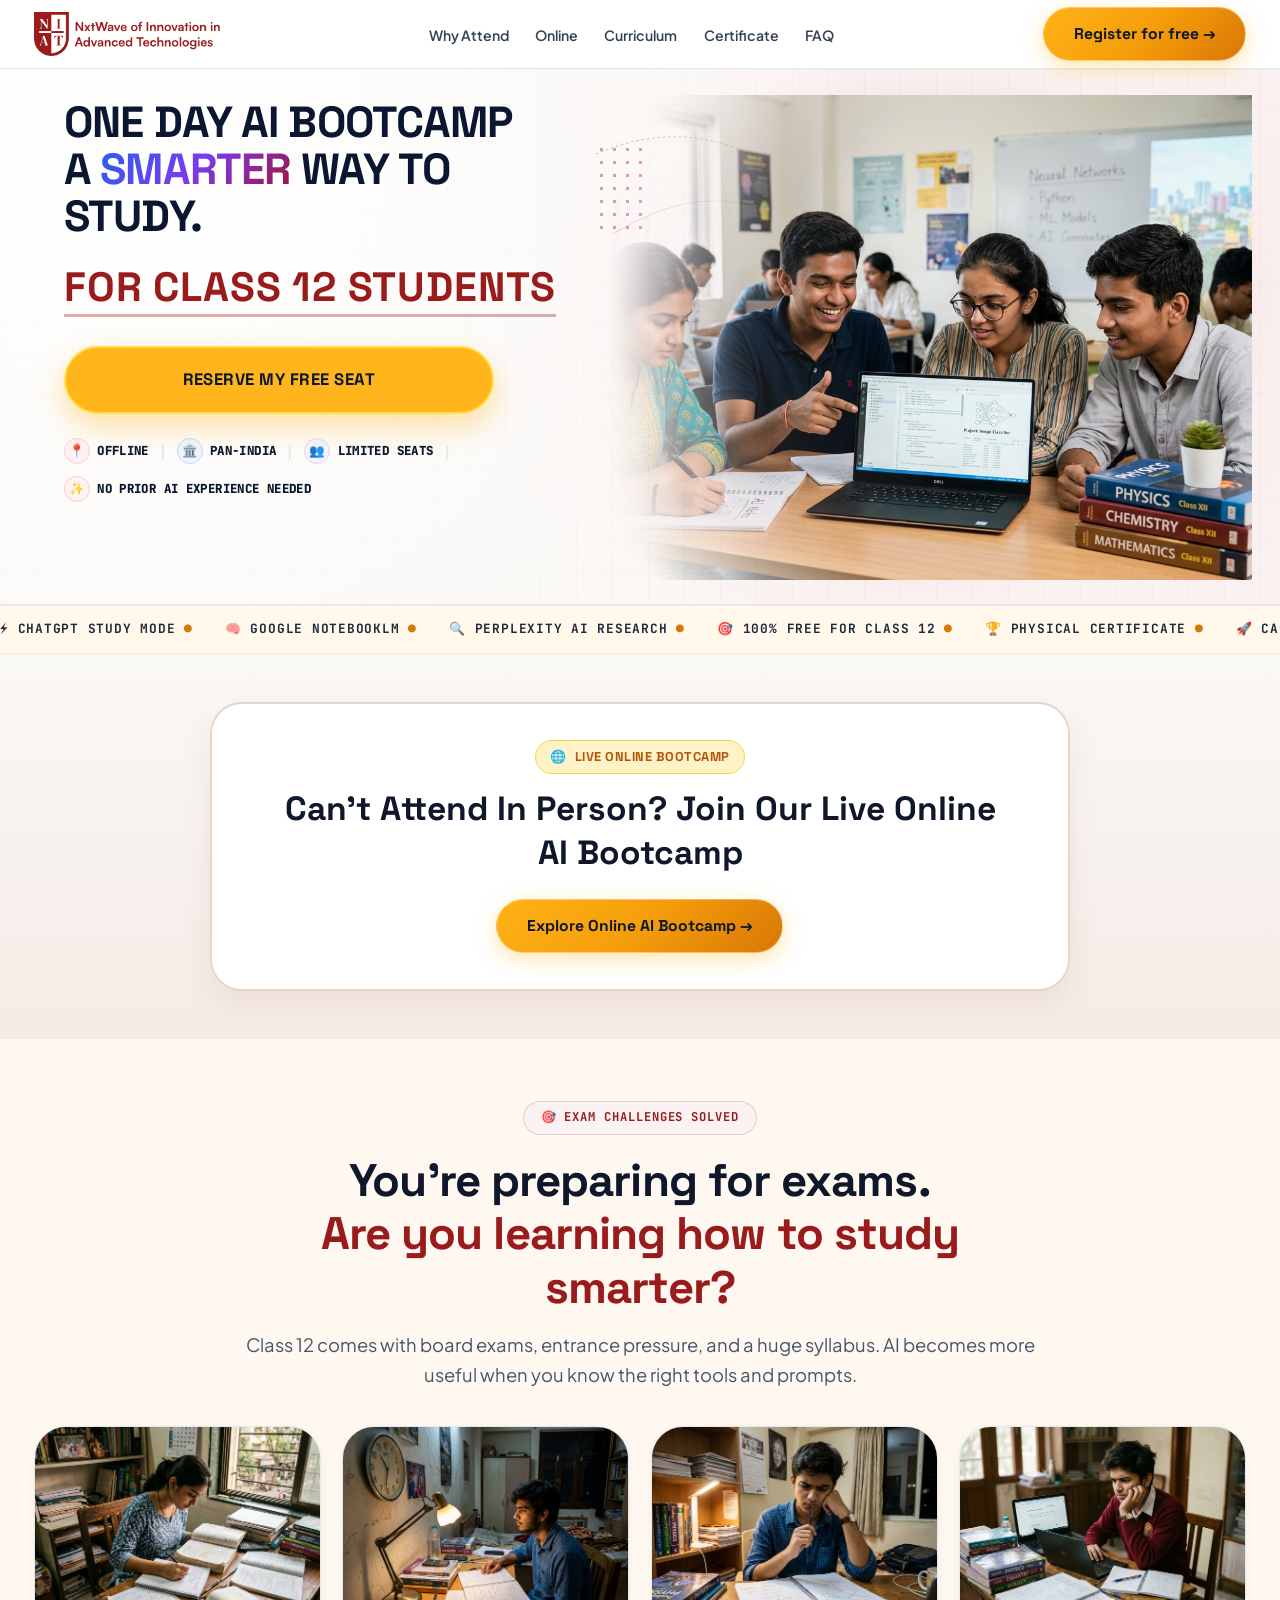
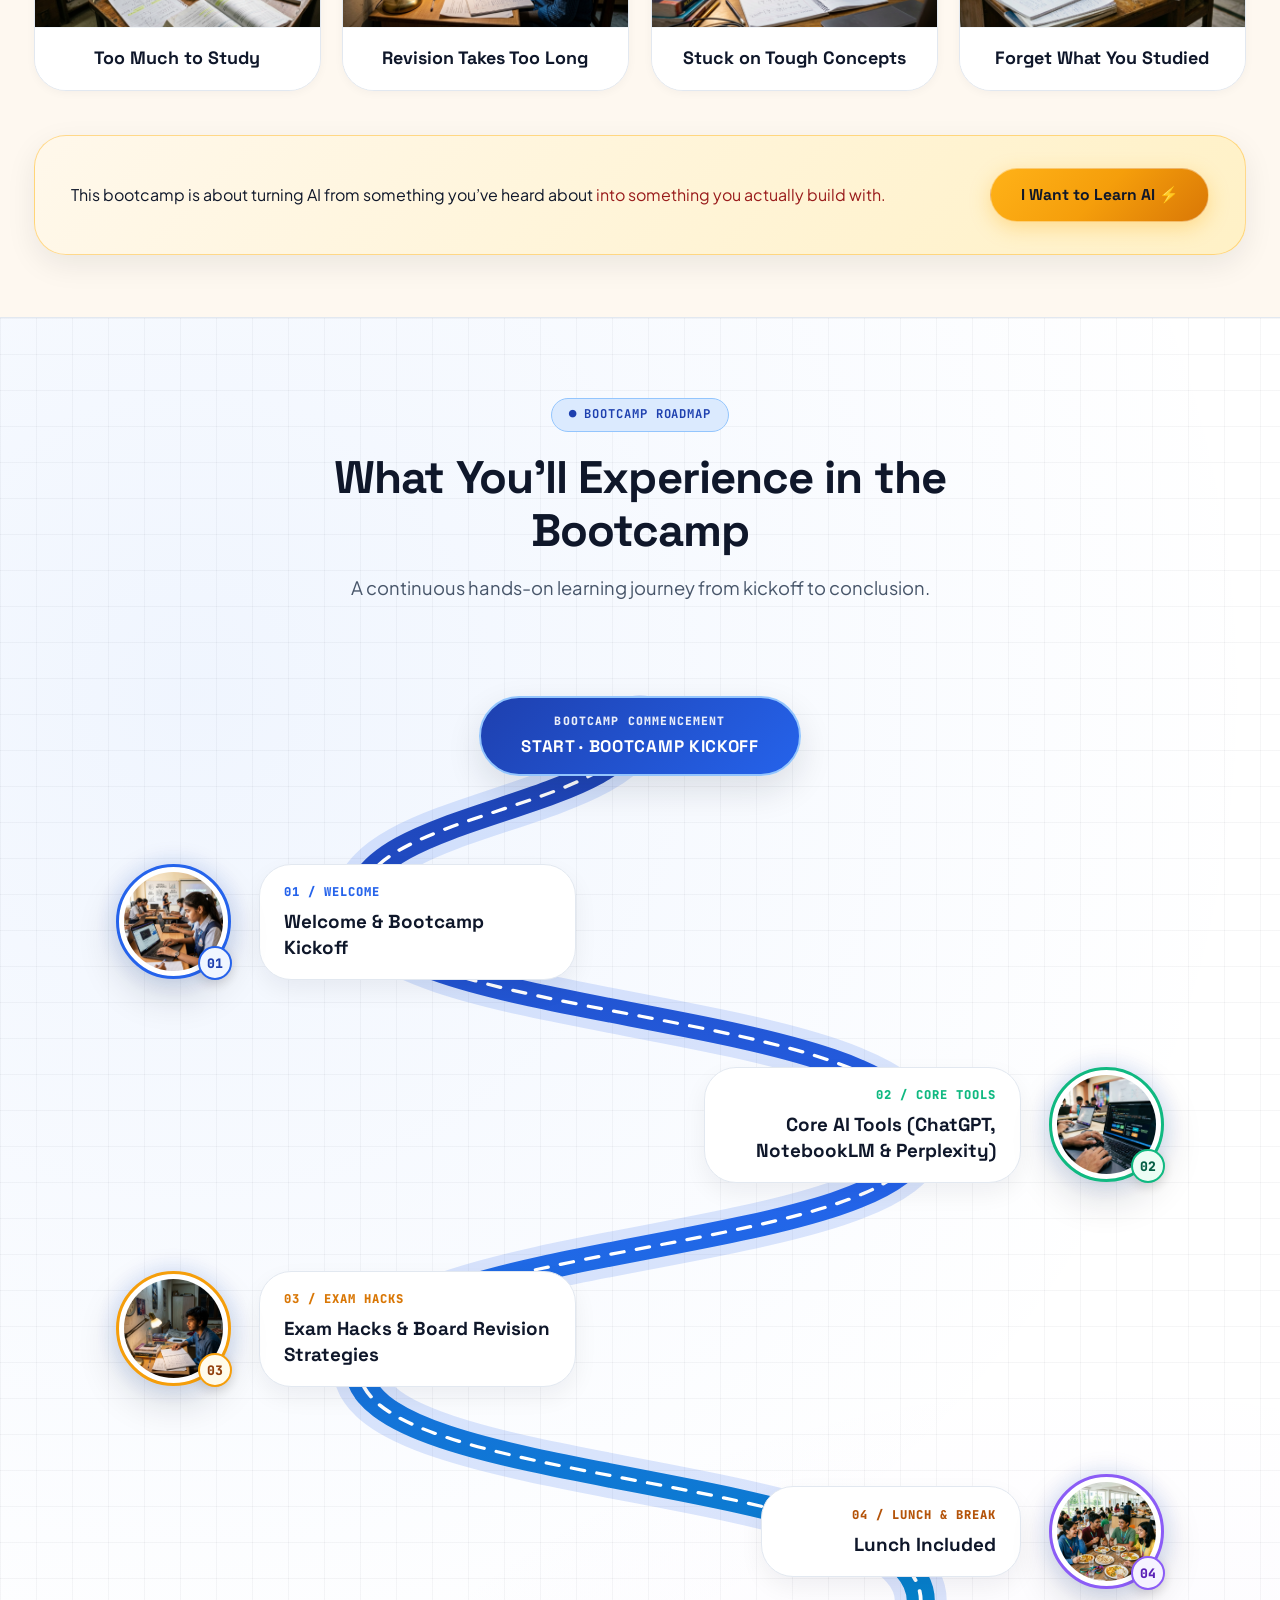
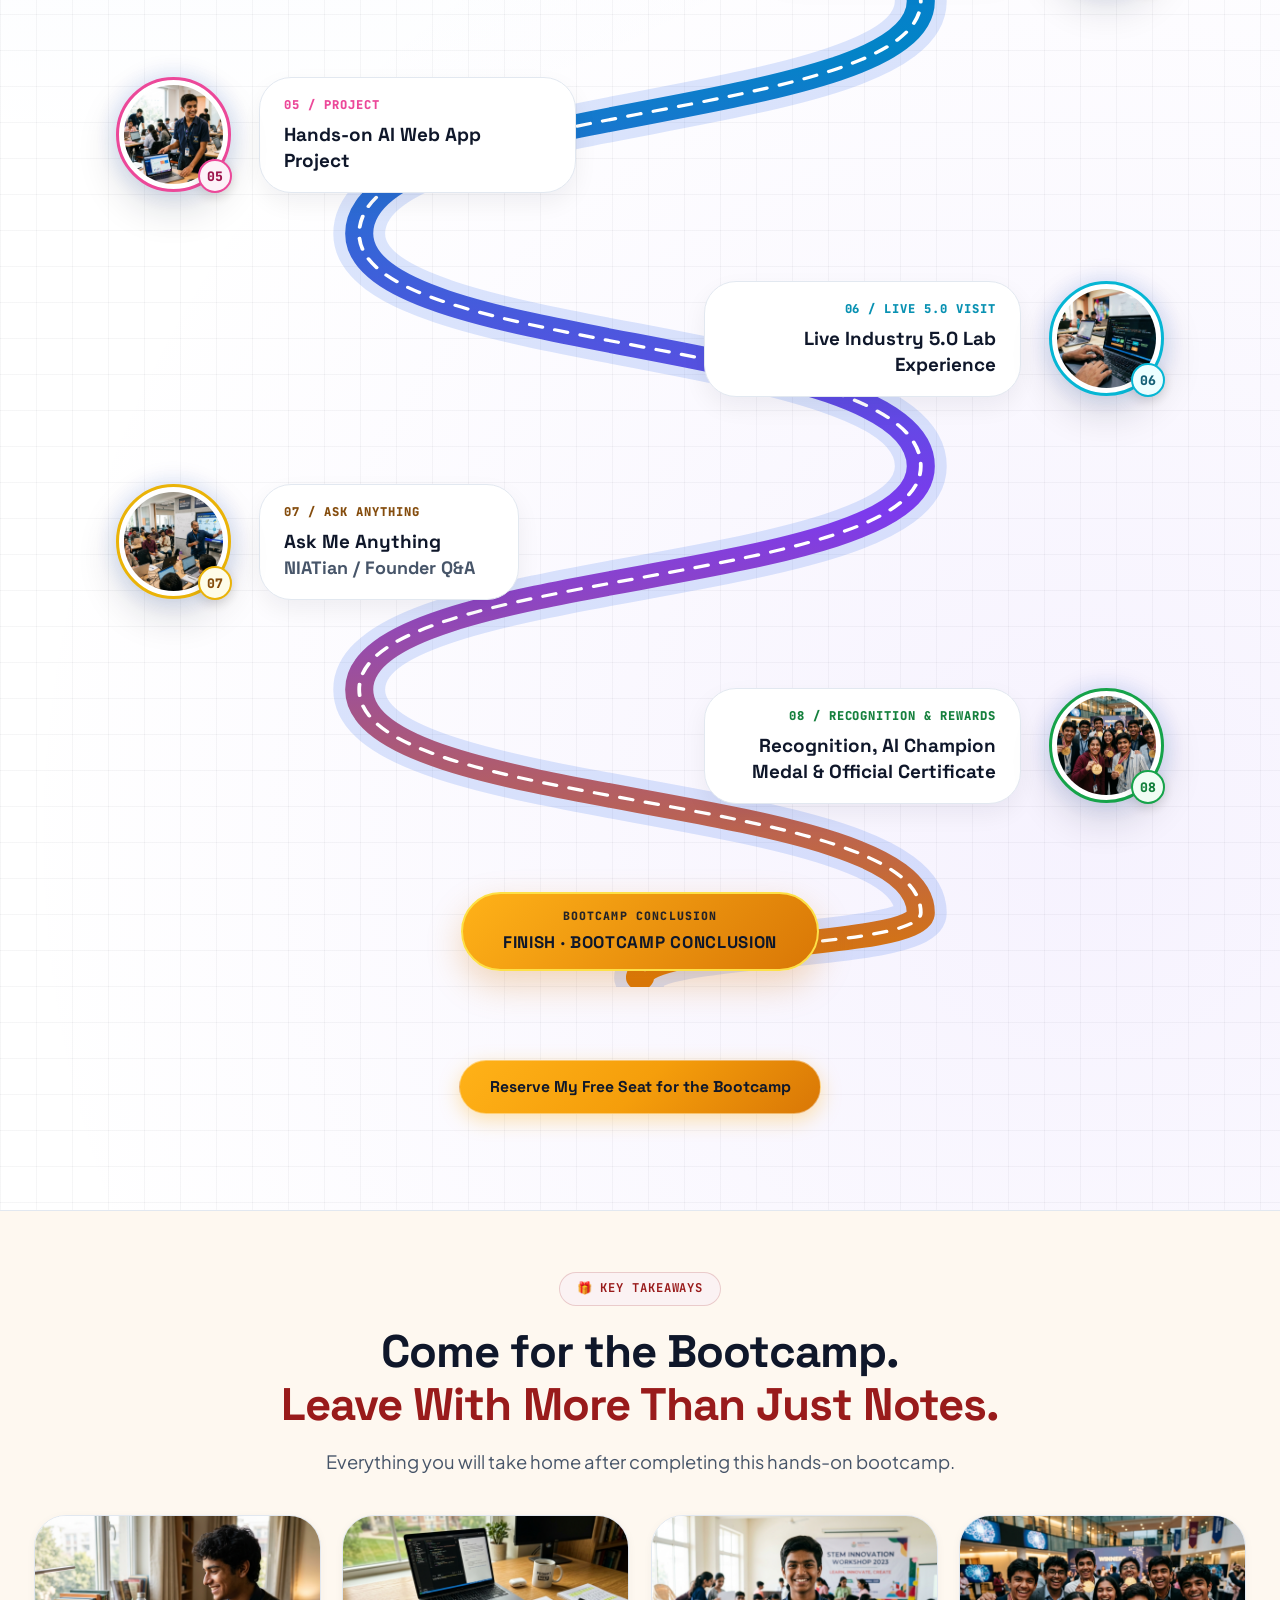
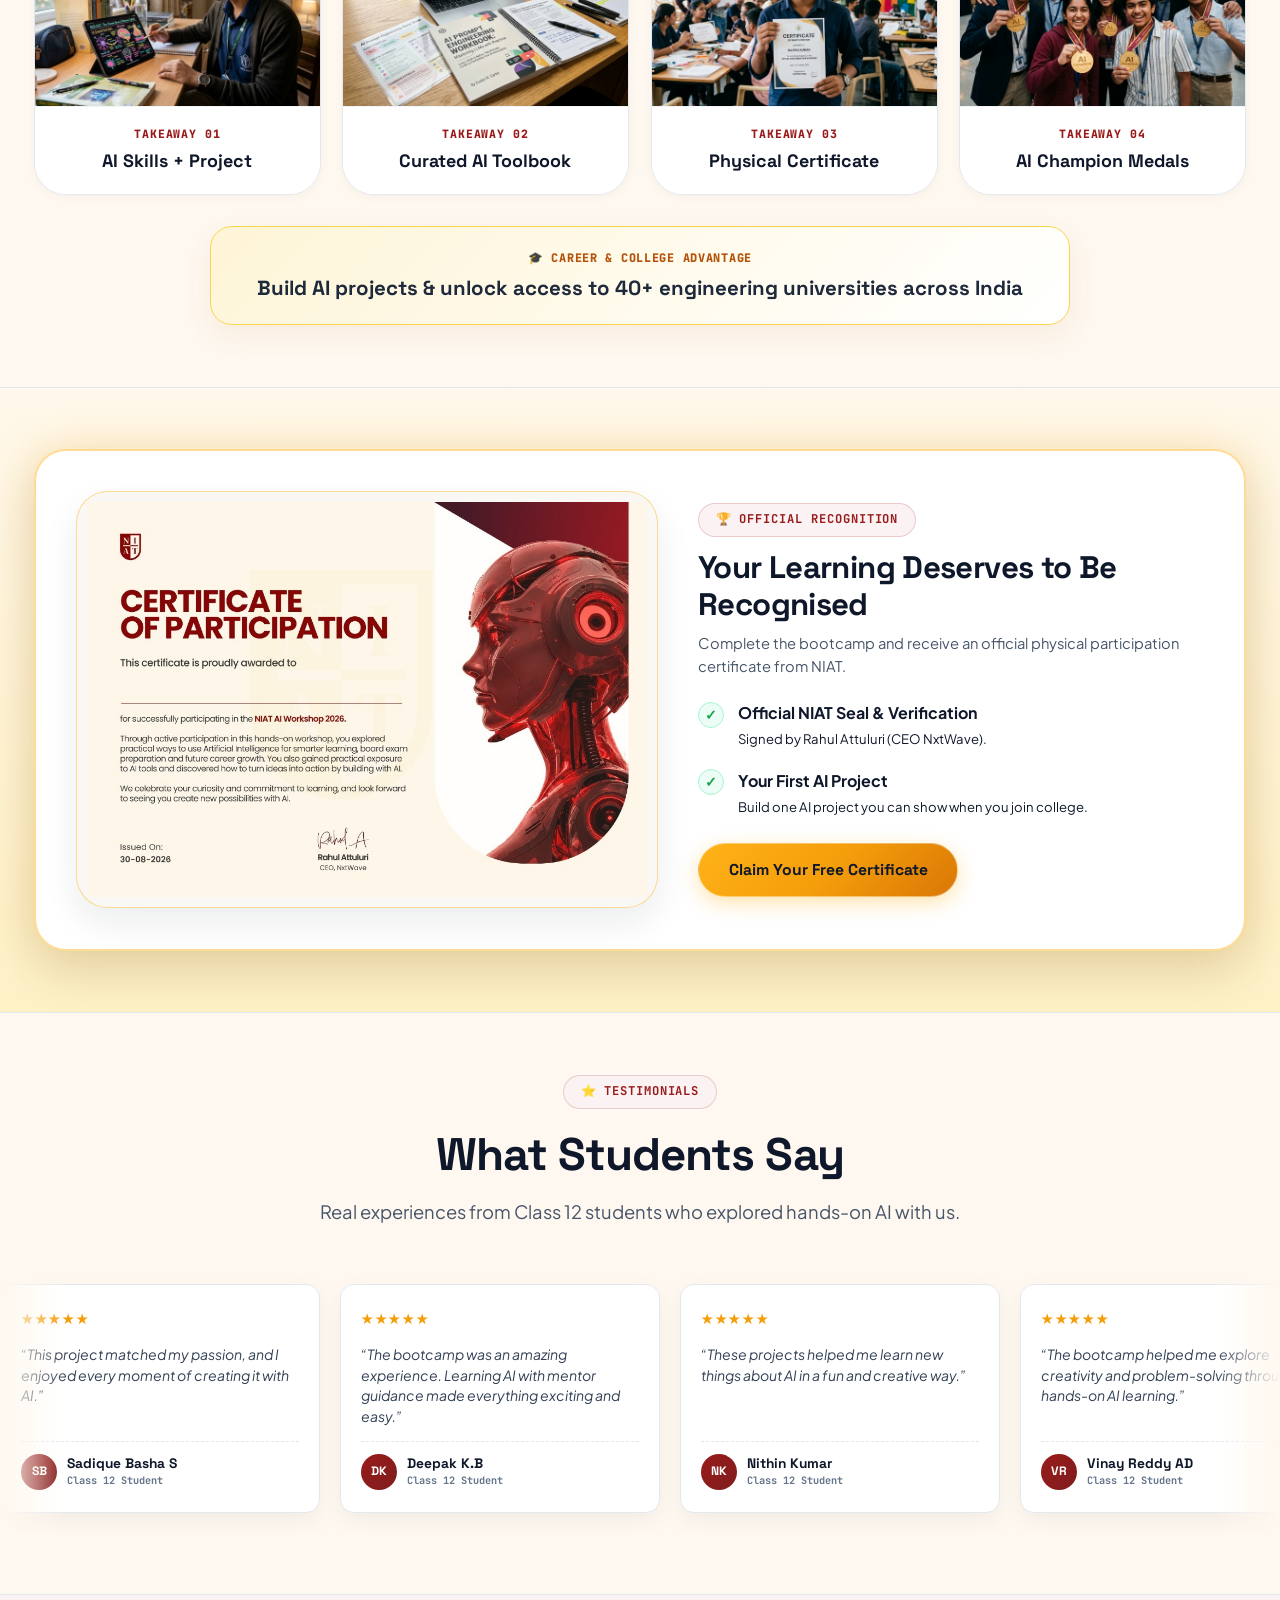
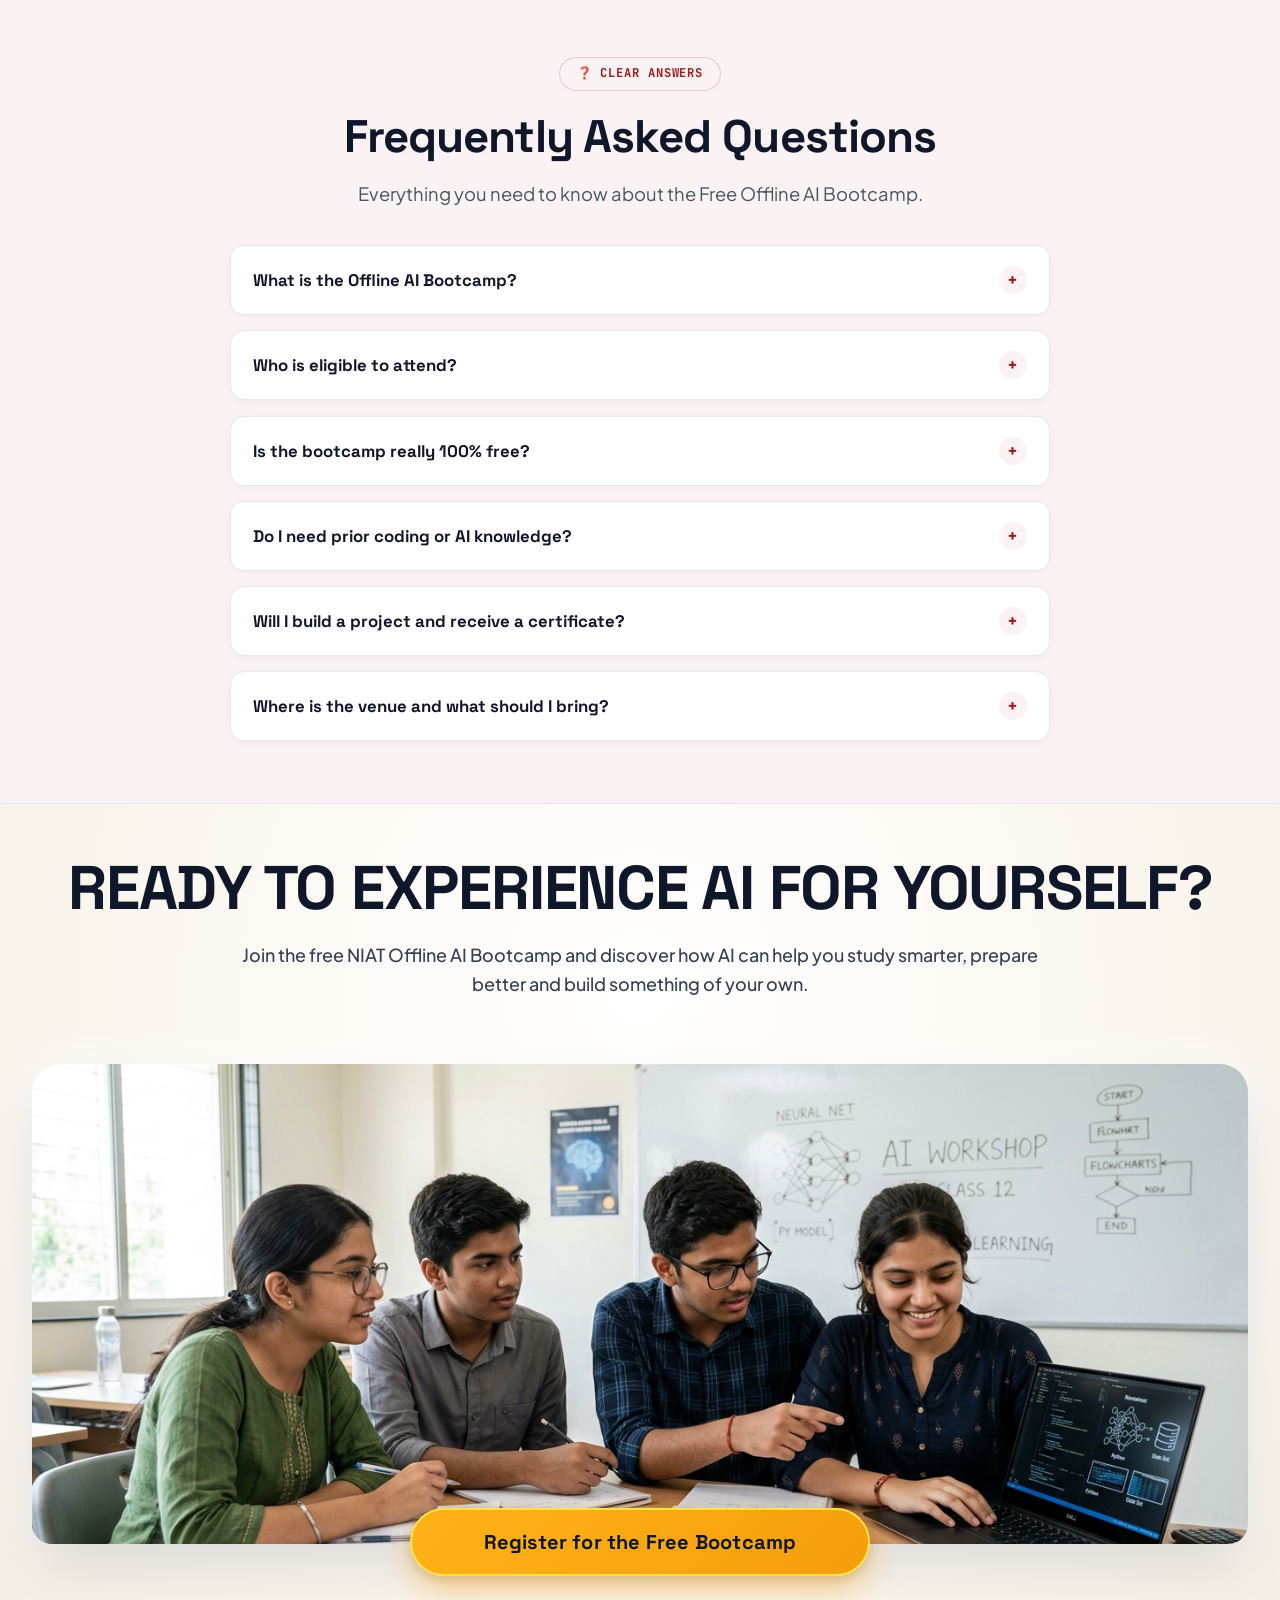
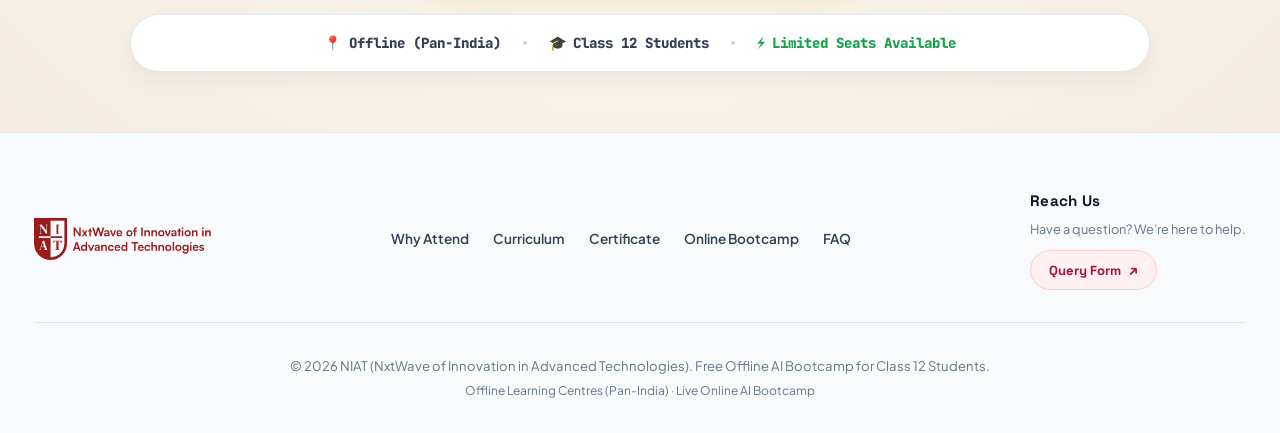
==== commit b76c35ae: "Add responsive Reach Us query form block to footer and clean up layout" ====
--- a/index.html
+++ b/index.html
@@ -1461,12 +1461,20 @@
           <a href="#online-bootcamp">Online Bootcamp</a>
           <a href="#faq">FAQ</a>
         </div>
+
+        <div class="footer-reach-col">
+          <h4 class="footer-reach-title">Reach Us</h4>
+          <p class="footer-reach-sub">Have a question? We’re here to help.</p>
+          <a href="https://docs.google.com/forms/d/e/1FAIpQLScinh-C4uwQDQhvPyKZgI2LisKl6QbiXvNGdc6qfZrKMnFxrw/viewform" target="_blank" rel="noopener noreferrer" class="btn-query-form">
+            <span>Query Form</span>
+            <span class="query-icon">↗</span>
+          </a>
+        </div>
       </div>
 
       <div class="footer-bottom-row">
         <p>© 2026 NIAT (NxtWave of Innovation in Advanced Technologies). Free Offline AI Bootcamp for Class 12 Students.</p>
         <p style="margin-top: 0.35rem; font-size: 0.75rem;">Offline Learning Centres (Pan-India) · Live Online AI Bootcamp</p>
-      </div>
       </div>
     </div>
   </footer>
--- a/styles.css
+++ b/styles.css
@@ -4103,6 +4103,91 @@
   color: #64748B;
   font-size: 0.82rem;
 }
+
+.footer-reach-col {
+  display: flex;
+  flex-direction: column;
+  align-items: flex-start;
+  gap: 0.35rem;
+}
+
+.footer-reach-title {
+  font-family: var(--font-display);
+  font-size: 0.95rem;
+  font-weight: 800;
+  color: #0F172A;
+  margin: 0;
+  letter-spacing: 0.02em;
+}
+
+.footer-reach-sub {
+  font-size: 0.8rem;
+  color: #64748B;
+  margin: 0 0 0.35rem 0;
+}
+
+.btn-query-form {
+  display: inline-flex;
+  align-items: center;
+  gap: 0.45rem;
+  background: #FFF1F2;
+  color: #9F1239;
+  border: 1.5px solid #FECDD3;
+  padding: 0.45rem 1.15rem;
+  border-radius: var(--radius-full);
+  font-family: var(--font-display);
+  font-size: 0.82rem;
+  font-weight: 750;
+  text-decoration: none;
+  transition: all 0.2s ease;
+}
+
+.btn-query-form:hover {
+  background: #9F1239;
+  color: #FFFFFF;
+  border-color: #9F1239;
+  transform: translateY(-1px);
+  box-shadow: 0 4px 12px rgba(159, 18, 57, 0.2);
+}
+
+.btn-query-form .query-icon {
+  font-size: 0.9rem;
+  transition: transform 0.2s ease;
+}
+
+.btn-query-form:hover .query-icon {
+  transform: translate(2px, -2px);
+}
+
+@media (max-width: 768px) {
+  .footer-top-row {
+    flex-direction: column;
+    align-items: center;
+    text-align: center;
+    gap: 1.6rem;
+  }
+  .footer-links {
+    justify-content: center;
+    gap: 1rem;
+  }
+  .footer-reach-col {
+    align-items: center;
+    text-align: center;
+    background: #FFFFFF;
+    border: 1px solid #E2E8F0;
+    border-radius: var(--radius-lg);
+    padding: 1.25rem 1.5rem;
+    width: 100%;
+    max-width: 380px;
+    box-shadow: 0 4px 12px rgba(0, 0, 0, 0.03);
+  }
+  .btn-query-form {
+    width: 100%;
+    justify-content: center;
+    padding: 0.6rem 1.2rem;
+    font-size: 0.88rem;
+  }
+}
 /* ==========================================================================
    MOBILE-ONLY SCROLL POPUPS (100% Mobile Only < 768px)
    ========================================================================== */
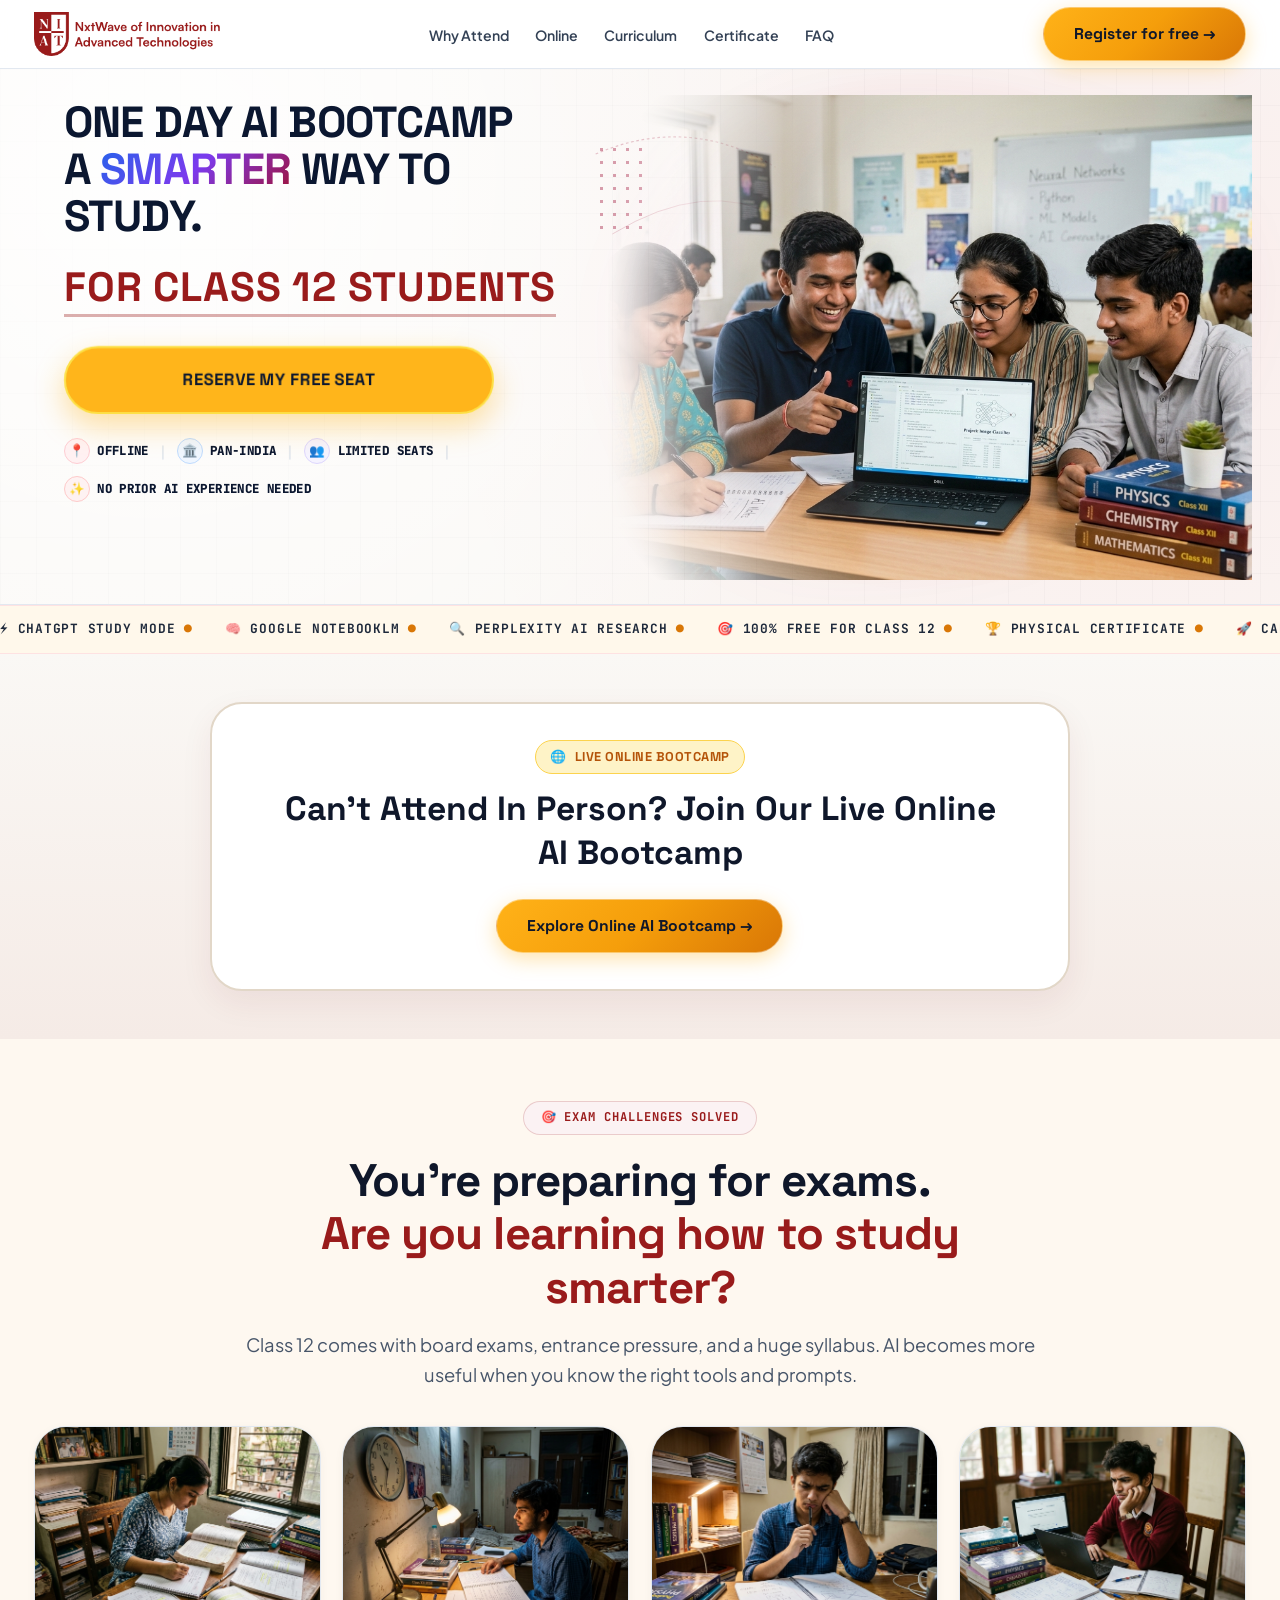
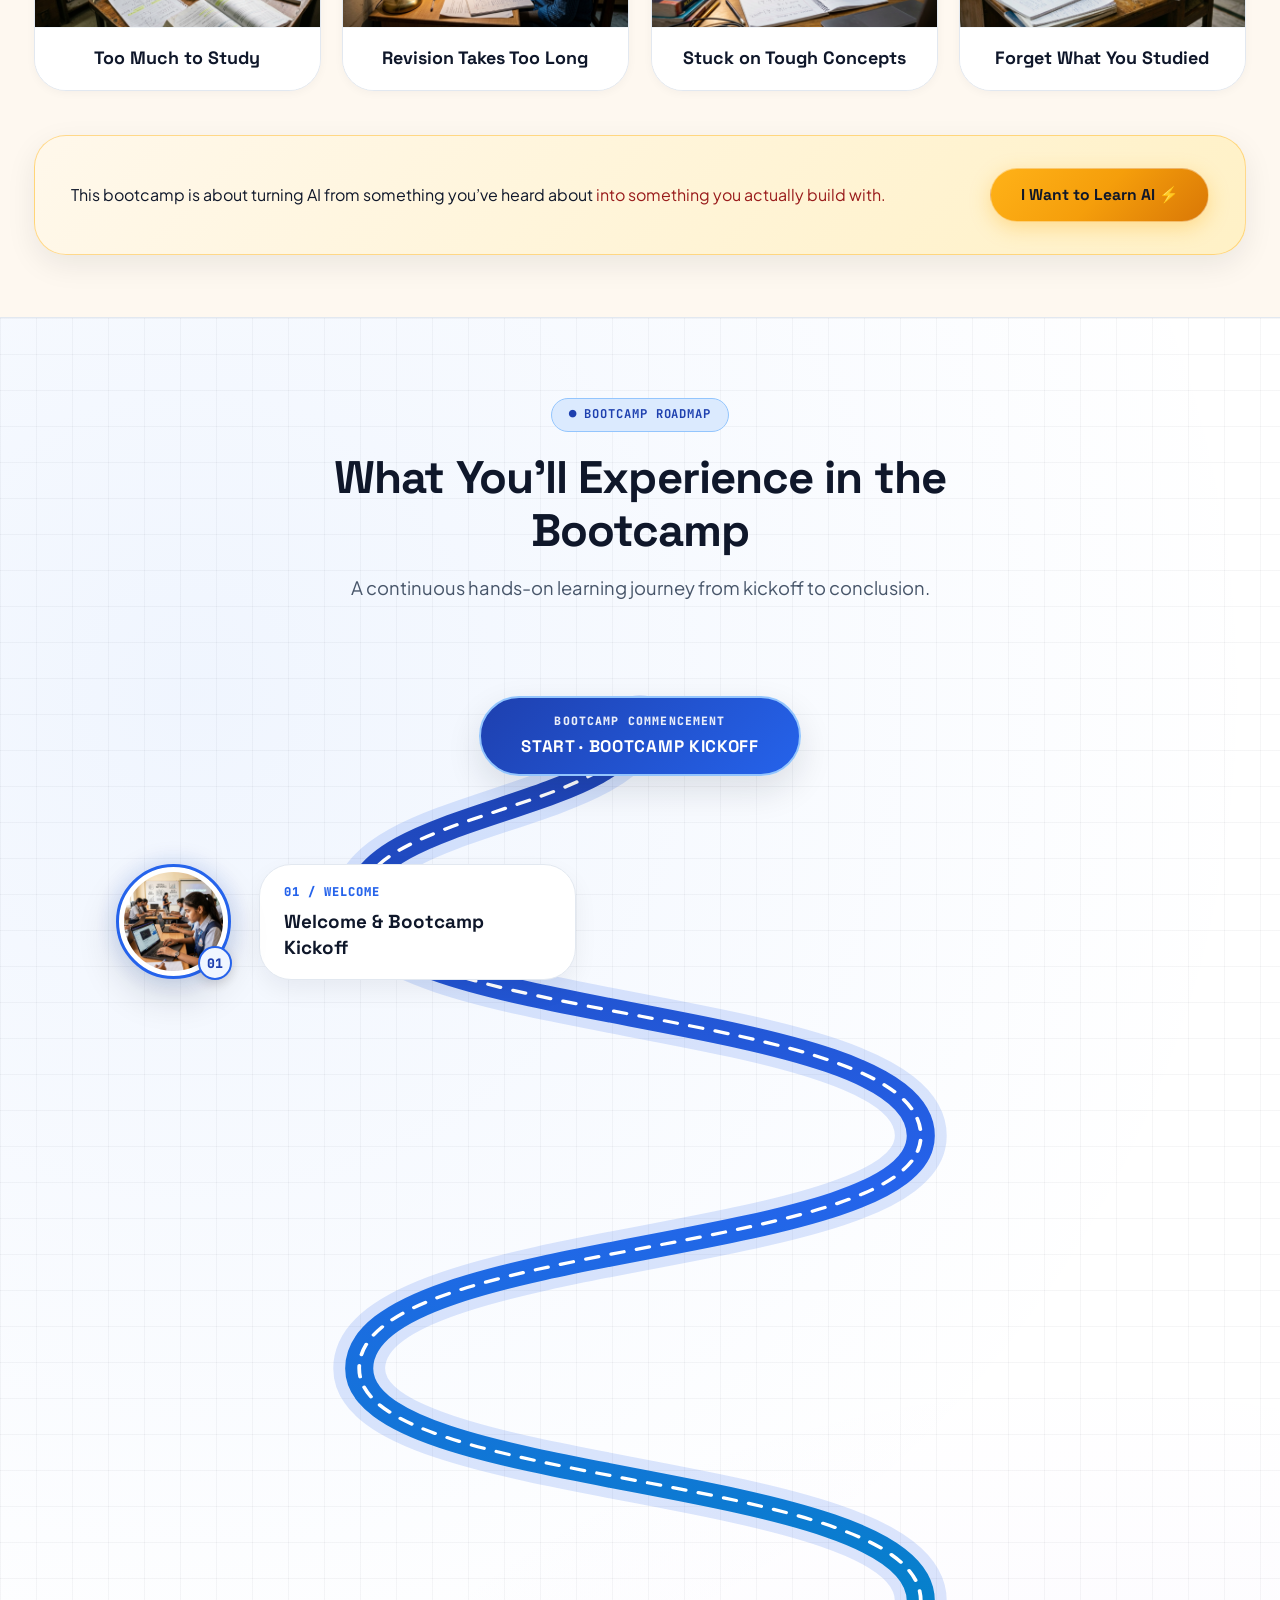
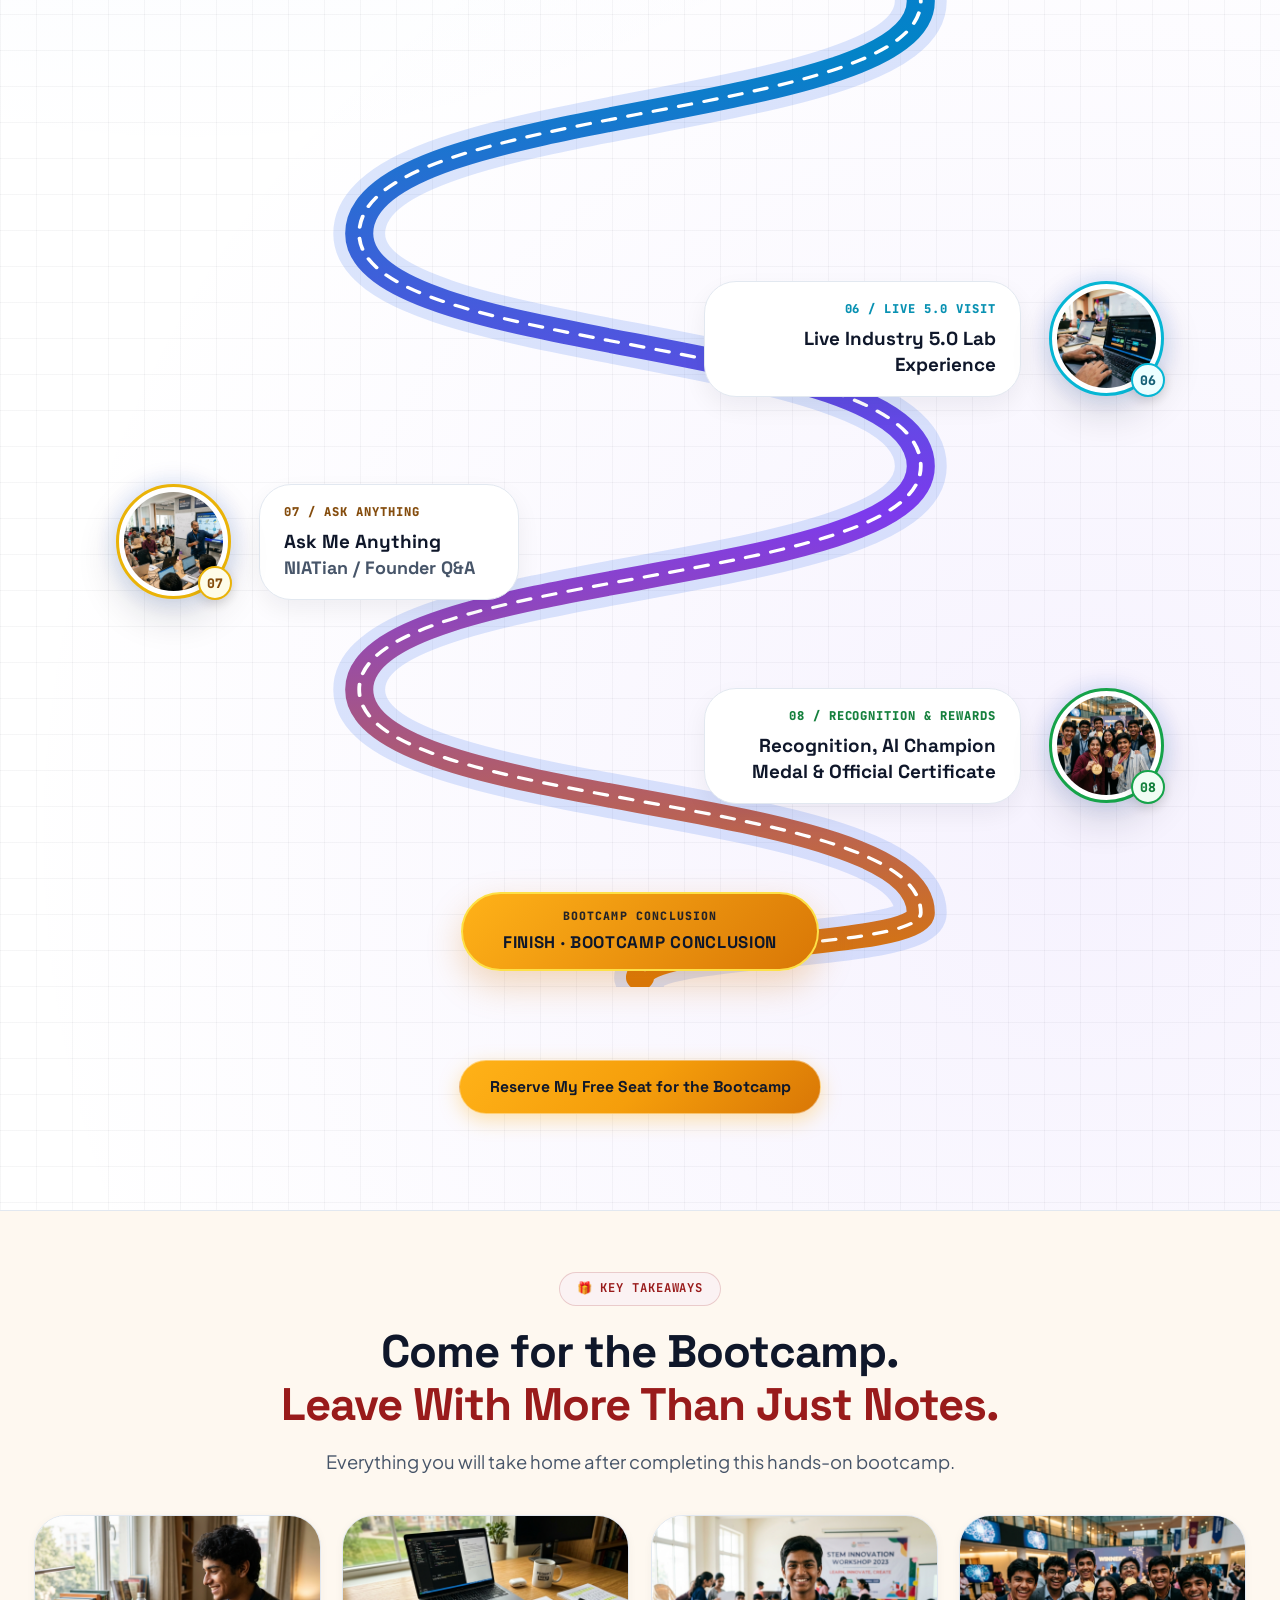
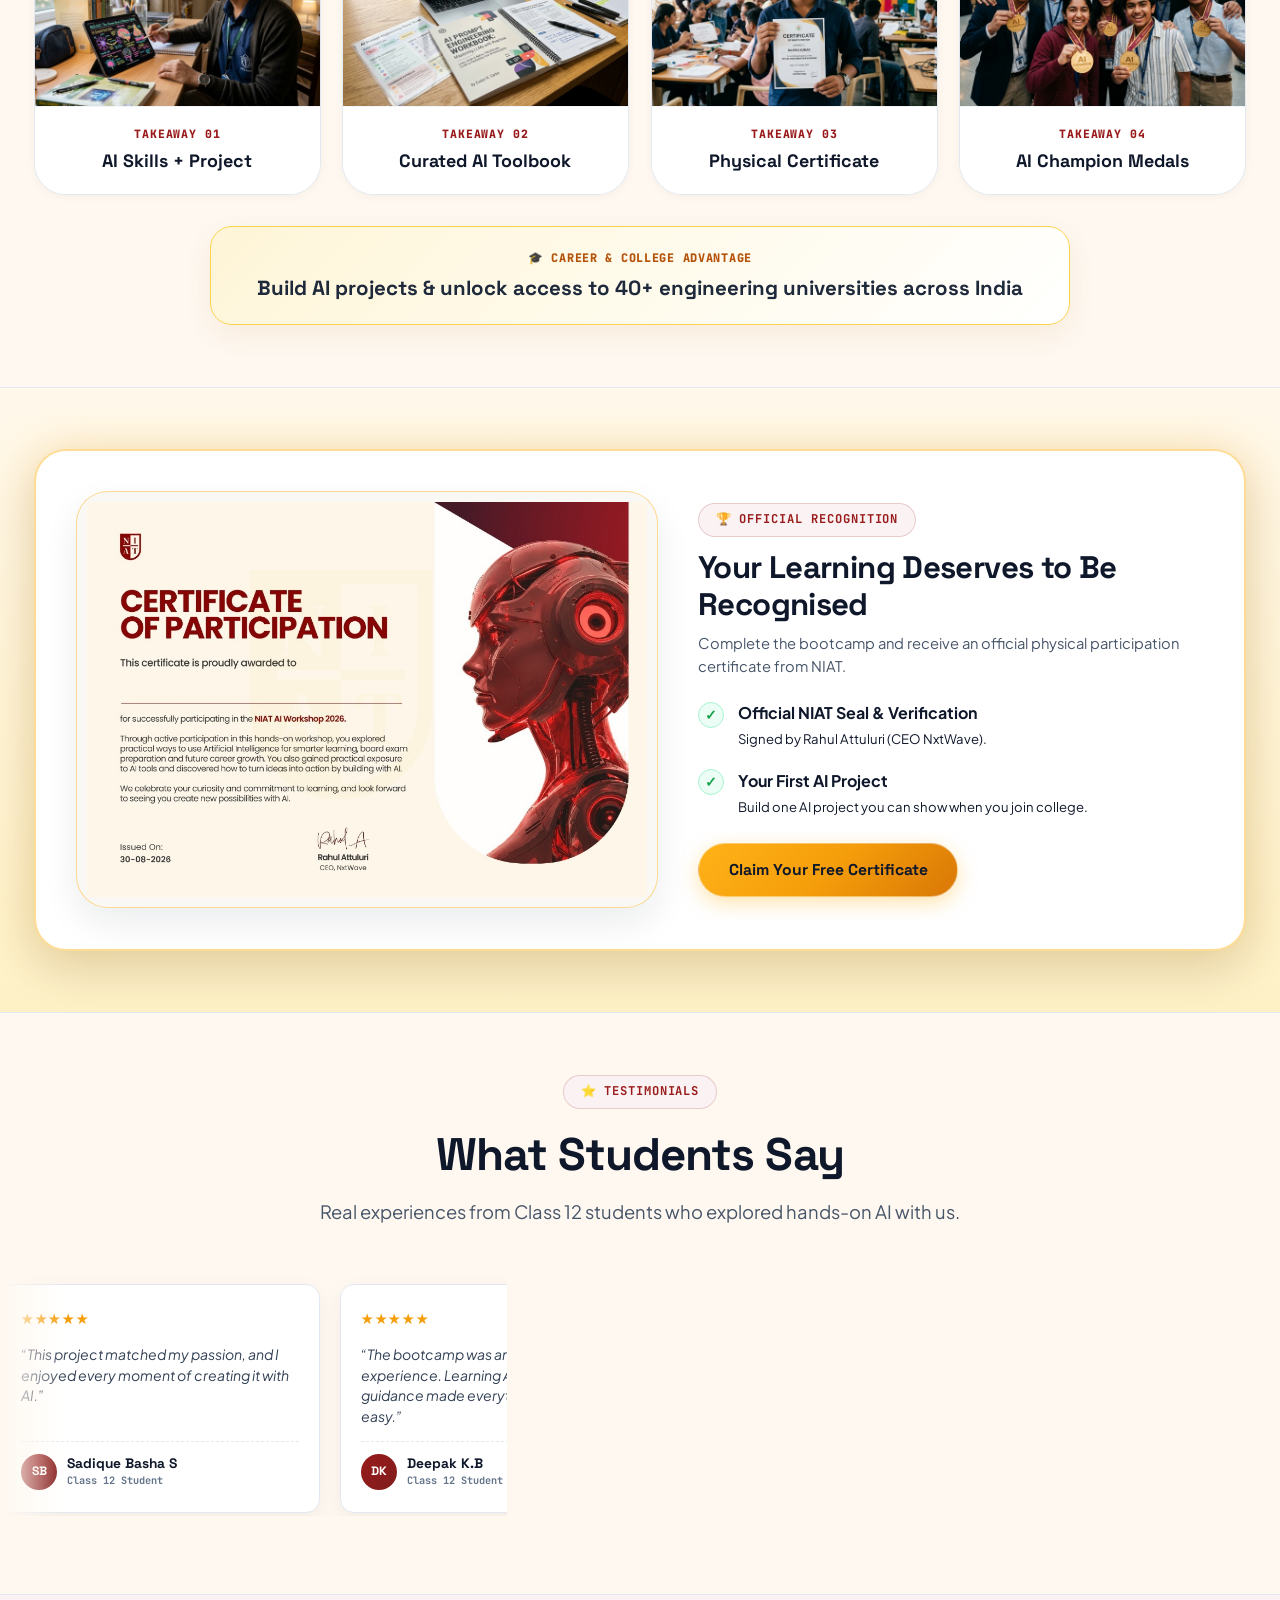
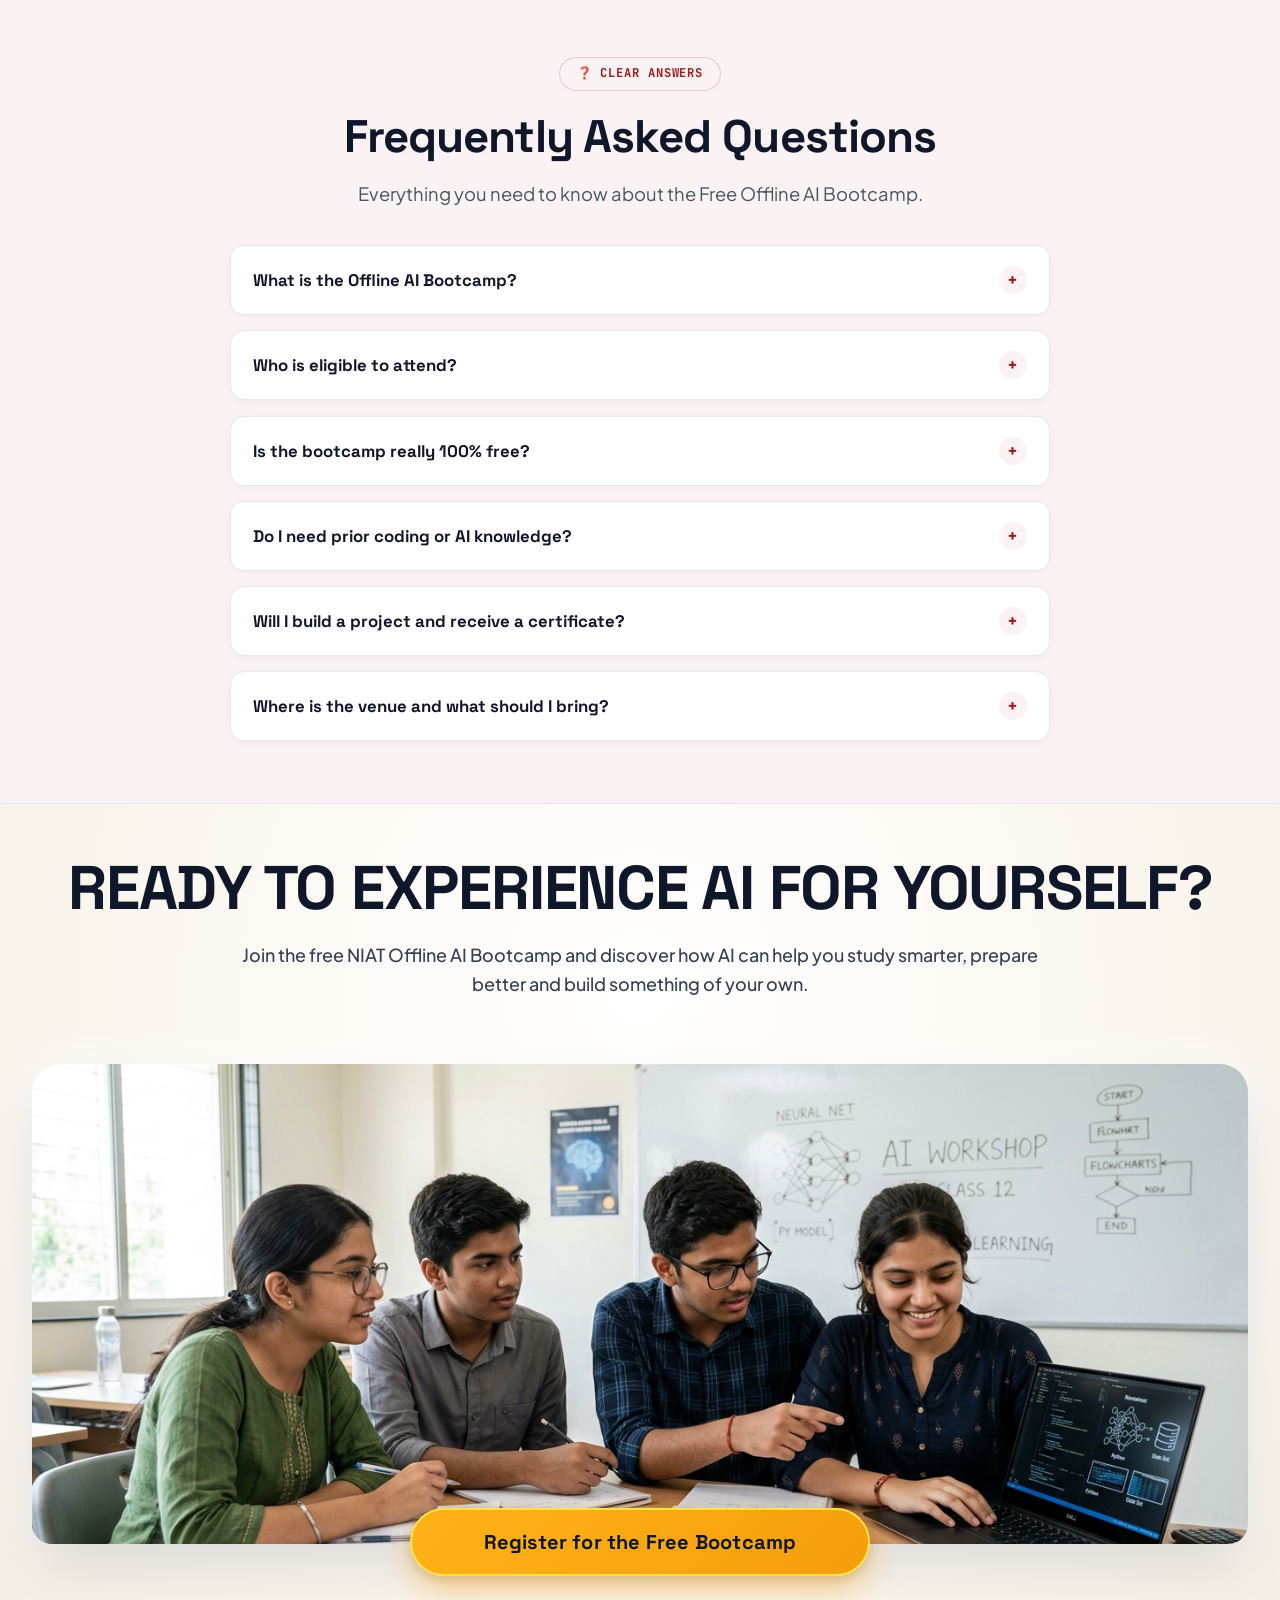
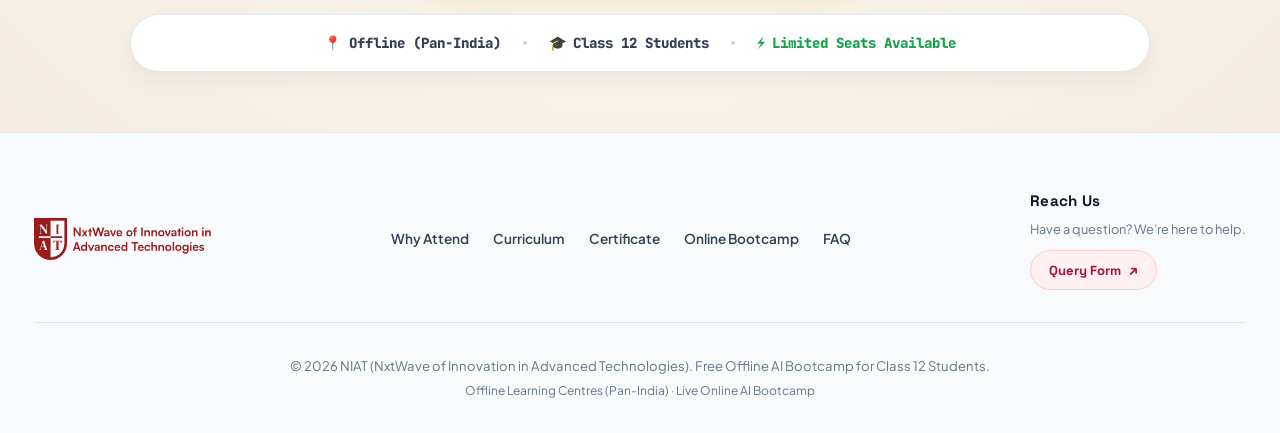
==== commit d1d6c2a9: "Display exact physical centre address description directly below location dropdown" ====
--- a/index.html
+++ b/index.html
@@ -1145,6 +1145,17 @@
                 <option value="Hyderabad">📍 Hyderabad Centre</option>
                 <option value="Bengaluru">📍 Bengaluru Centre</option>
               </select>
+
+              <!-- Exact Location / Centre Address Description (Appears below dropdown) -->
+              <div id="reg_centre_address_box" class="centre-address-card" style="display: none;">
+                <div class="centre-address-inner">
+                  <span class="centre-address-pin">📍</span>
+                  <div class="centre-address-details">
+                    <div id="reg_centre_name" class="centre-address-name">Hyderabad Centre</div>
+                    <div id="reg_centre_address" class="centre-address-text">Block-B, 3rd Floor, Premier Building, Sri Sai Nagar, Madhapur, Hyderabad</div>
+                  </div>
+                </div>
+              </div>
             </div>
 
             <!-- 2. Slot Dropdown (Initially hidden until location is selected) -->
--- a/styles.css
+++ b/styles.css
@@ -4555,3 +4555,50 @@
   color: #14532D;
 }
 
+/* Dynamic Exact Location / Centre Address Card below Dropdown */
+.centre-address-card {
+  margin-top: 0.65rem;
+  padding: 0.75rem 0.95rem;
+  background: #FAF6EE;
+  border: 1px solid #E8DFD0;
+  border-left: 3px solid #8B1E3F;
+  border-radius: var(--radius-md);
+  box-shadow: 0 2px 6px rgba(0, 0, 0, 0.03);
+  animation: fadeInDown 0.22s ease-out;
+}
+
+.centre-address-inner {
+  display: flex;
+  align-items: flex-start;
+  gap: 0.55rem;
+}
+
+.centre-address-pin {
+  font-size: 1.1rem;
+  line-height: 1.2;
+  flex-shrink: 0;
+  margin-top: 0.05rem;
+}
+
+.centre-address-details {
+  flex: 1;
+}
+
+.centre-address-name {
+  font-weight: 750;
+  font-size: 0.88rem;
+  color: #4A0E1A;
+  margin-bottom: 0.2rem;
+  display: flex;
+  align-items: center;
+  gap: 0.35rem;
+}
+
+.centre-address-text {
+  font-size: 0.82rem;
+  color: #475569;
+  line-height: 1.45;
+  margin: 0;
+}
+
+
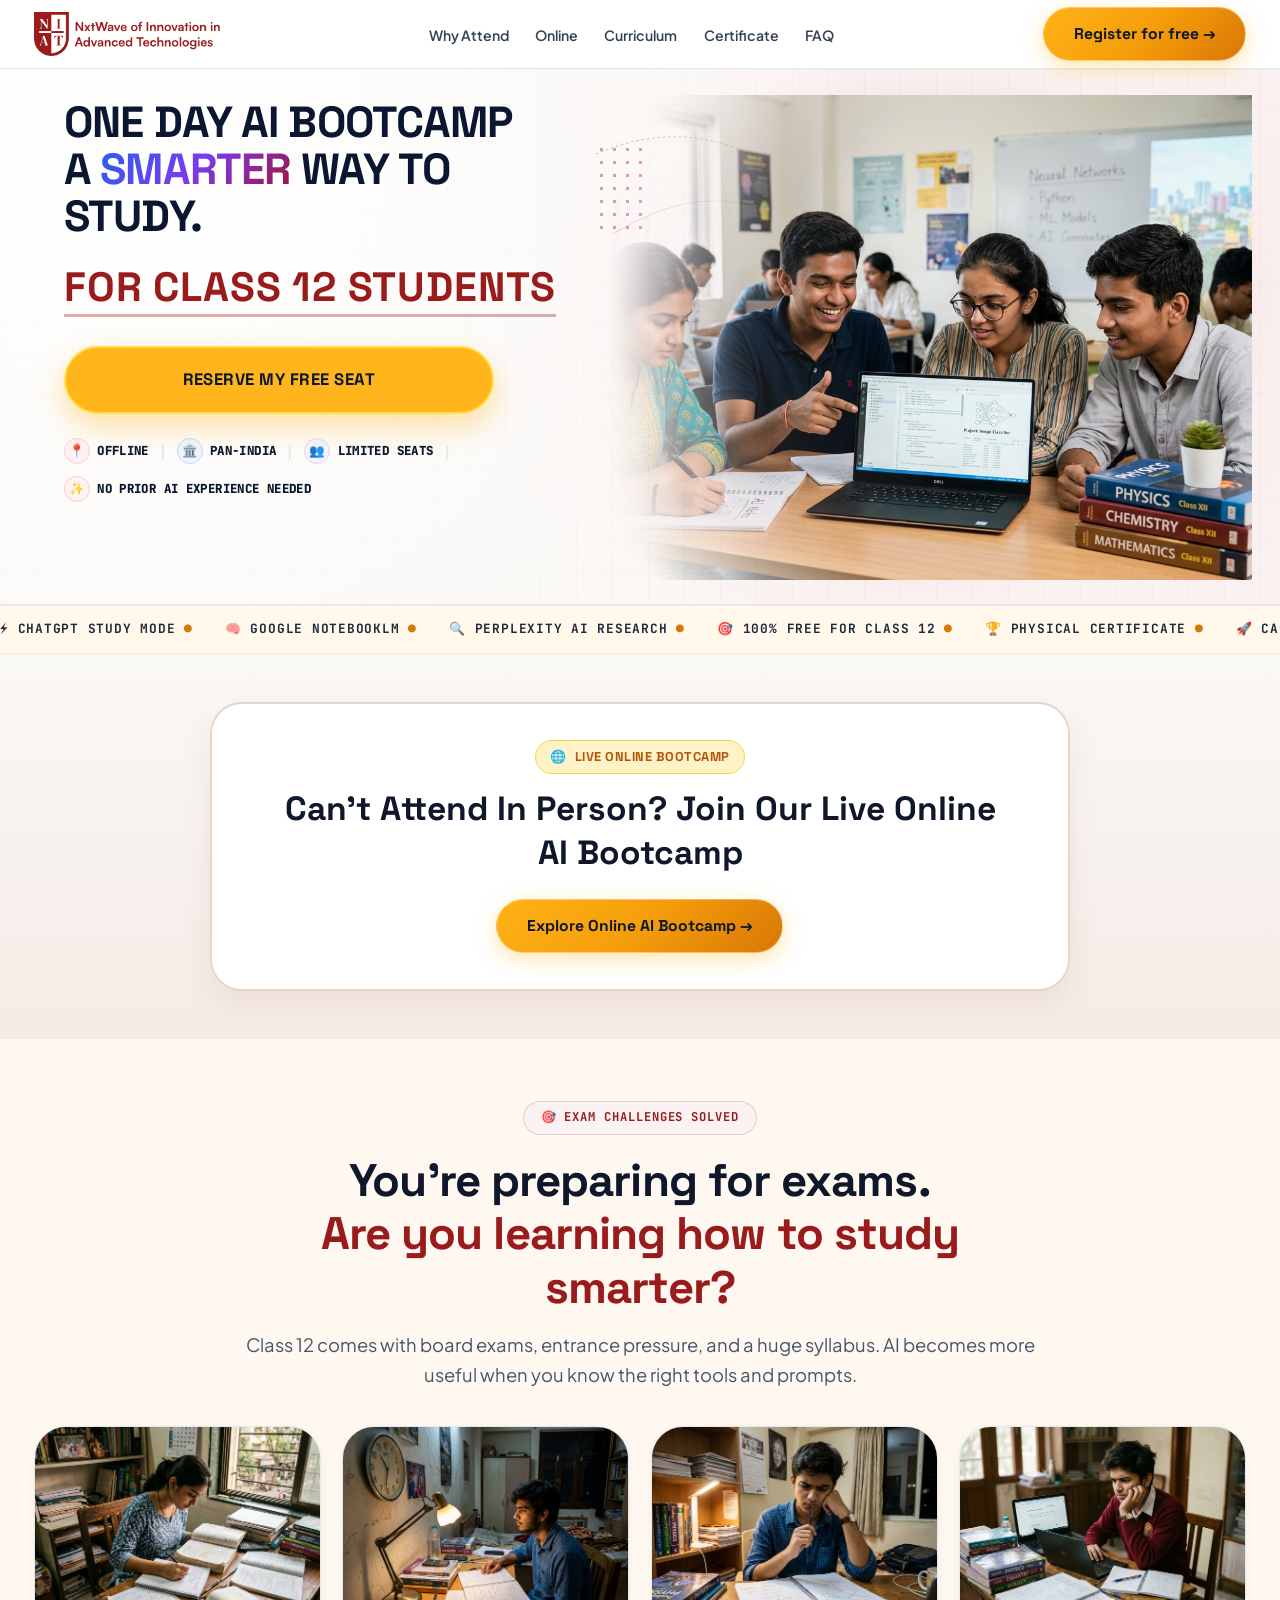
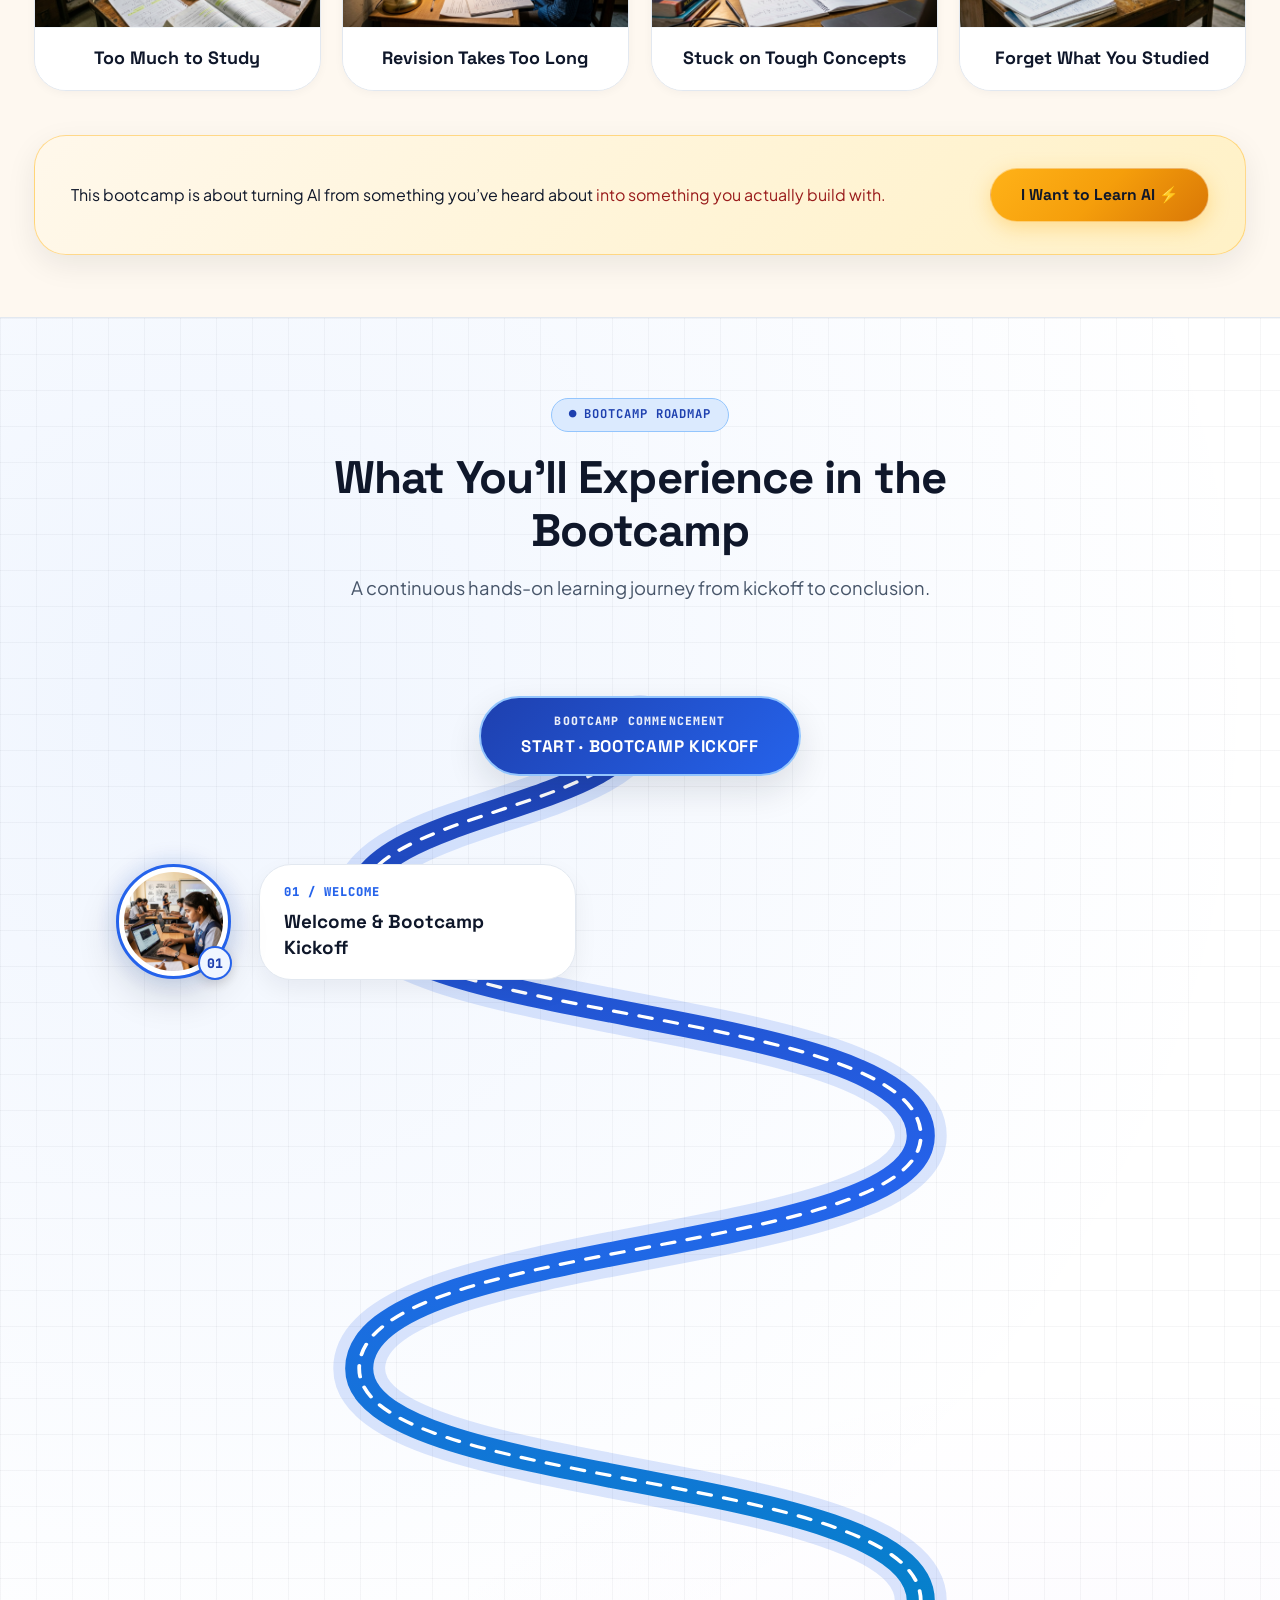
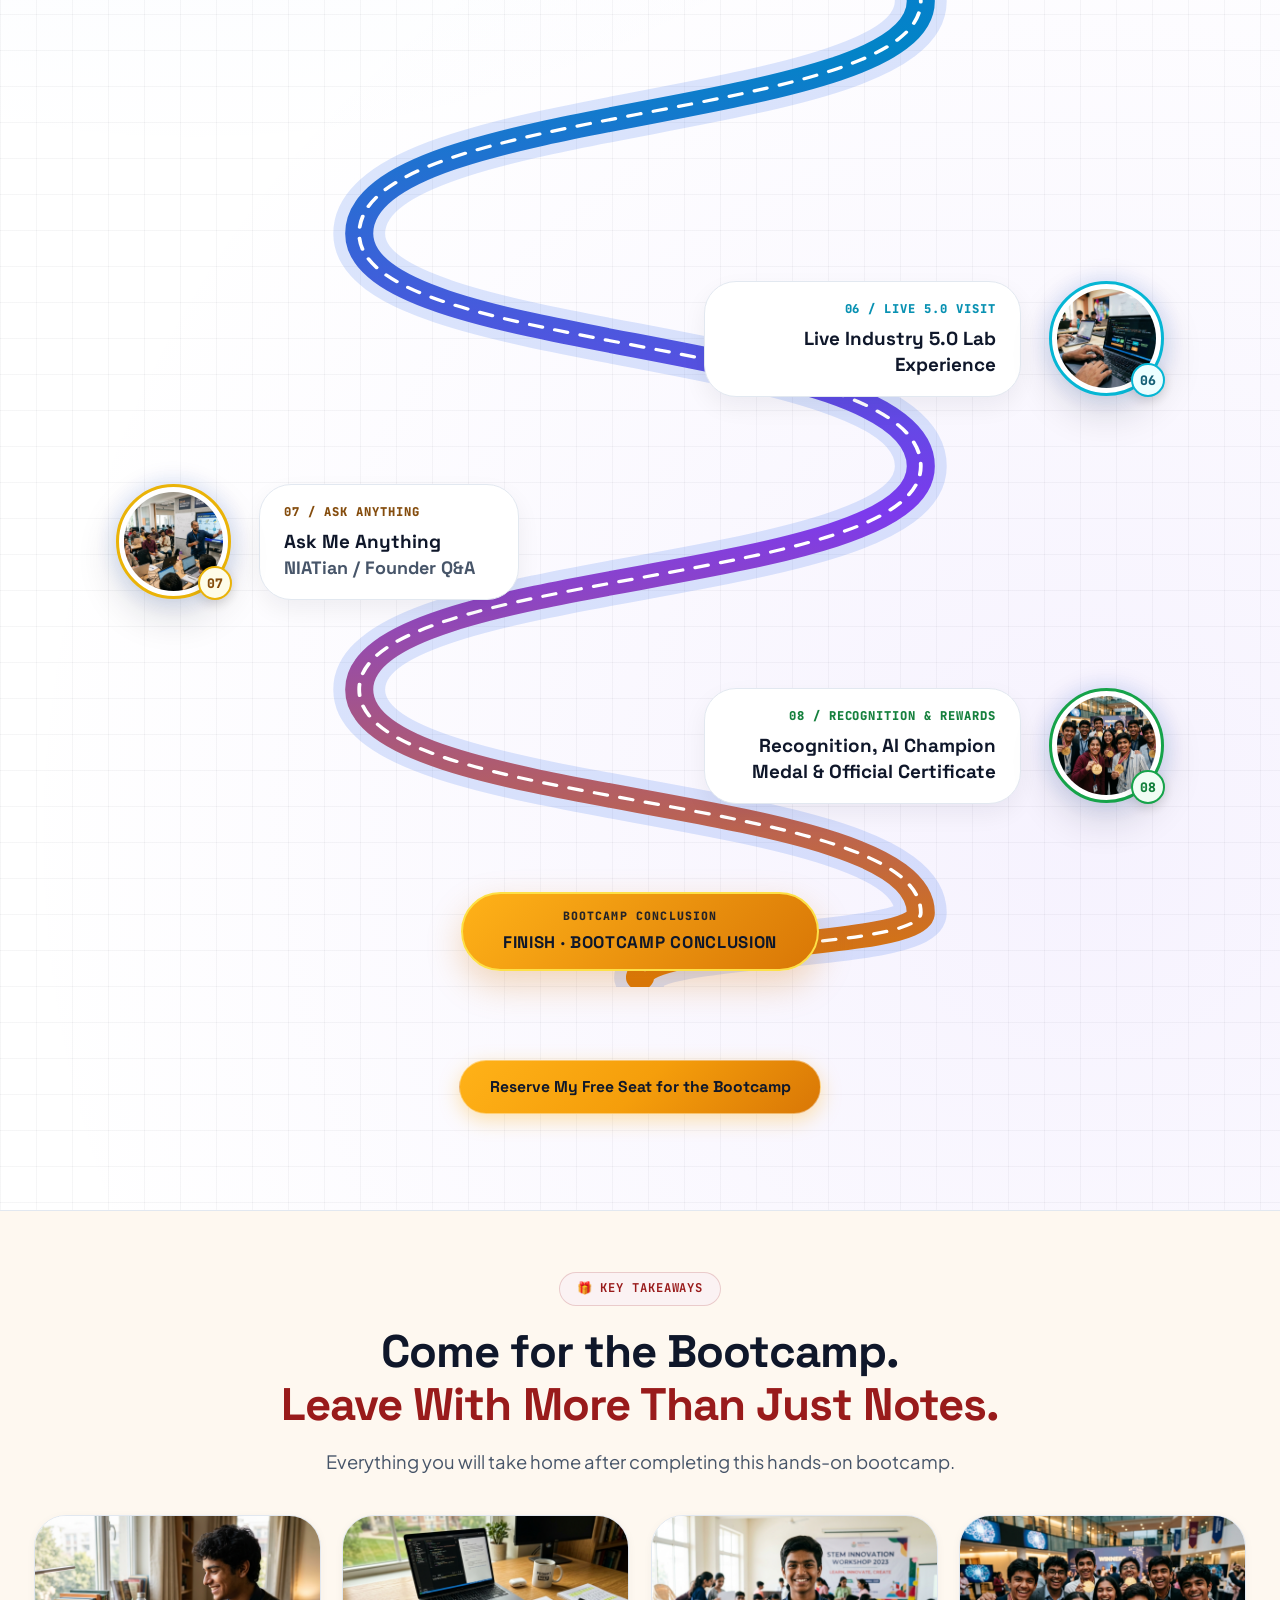
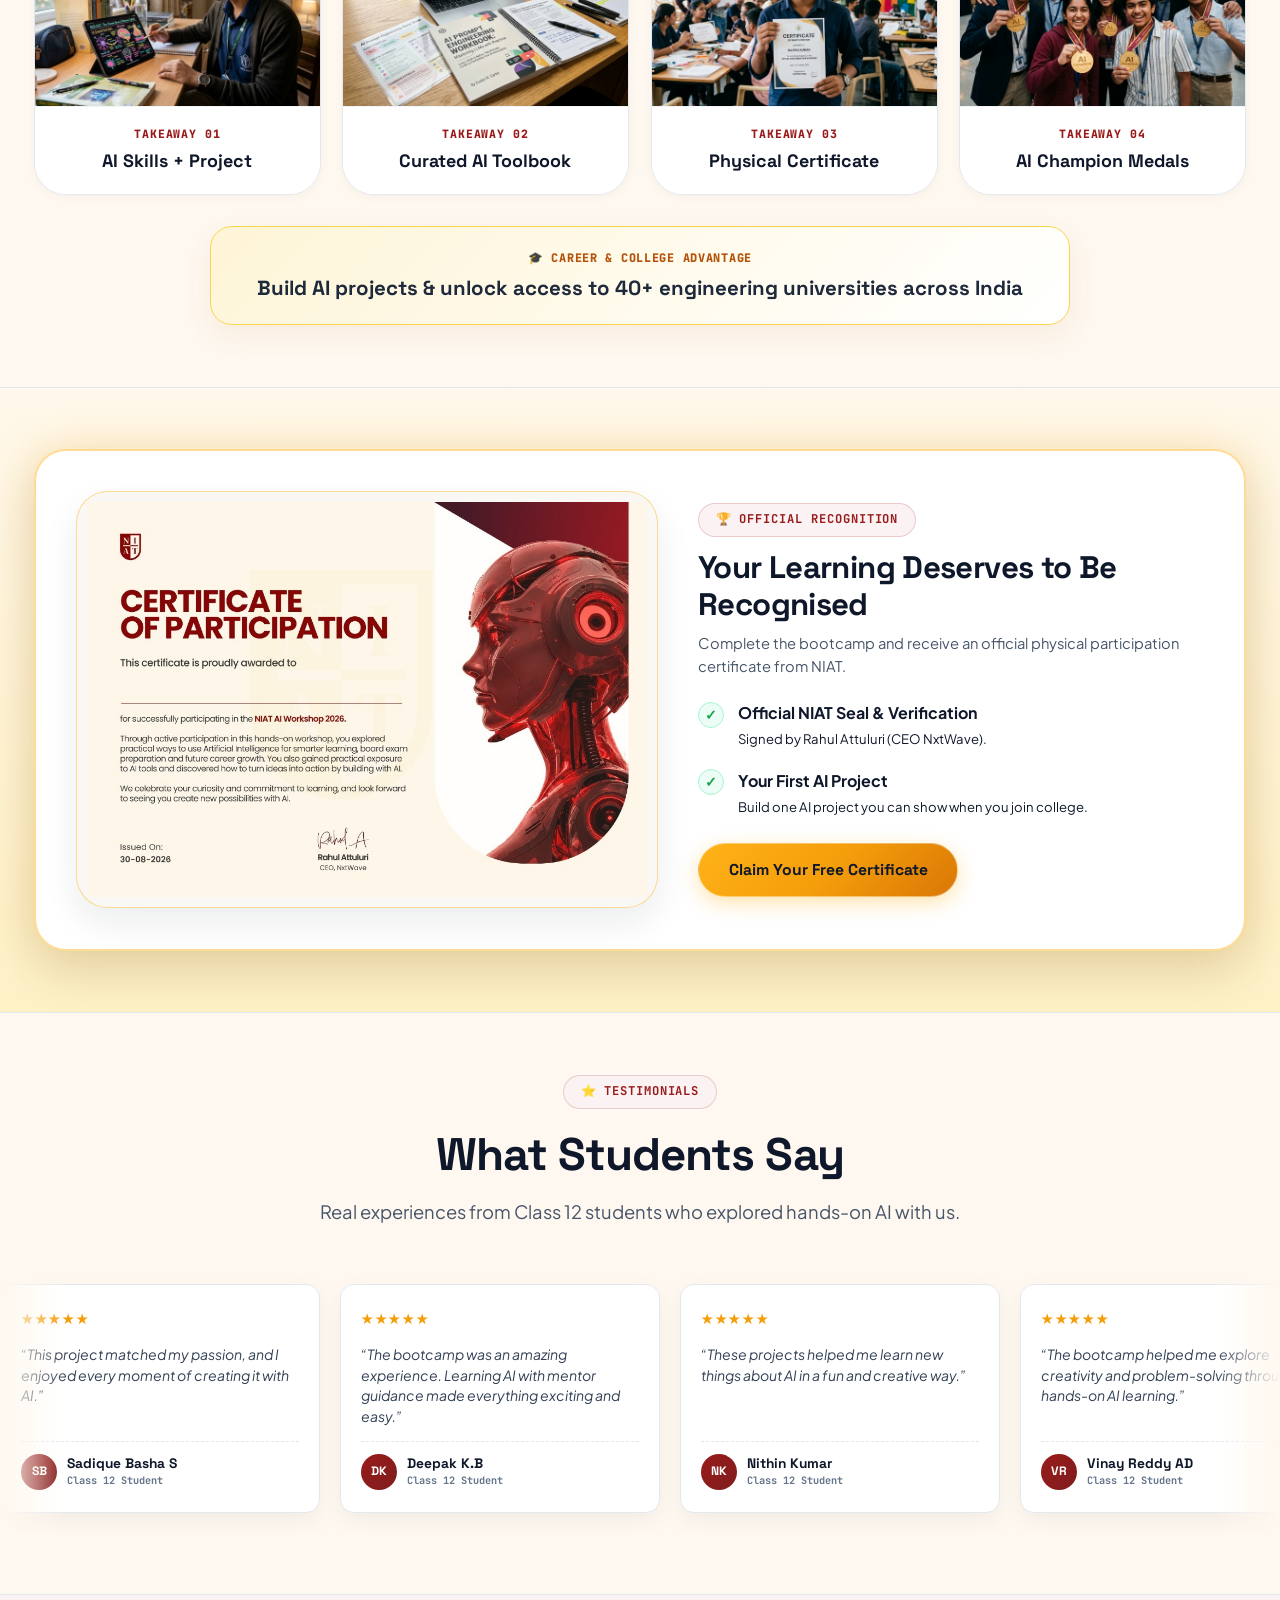
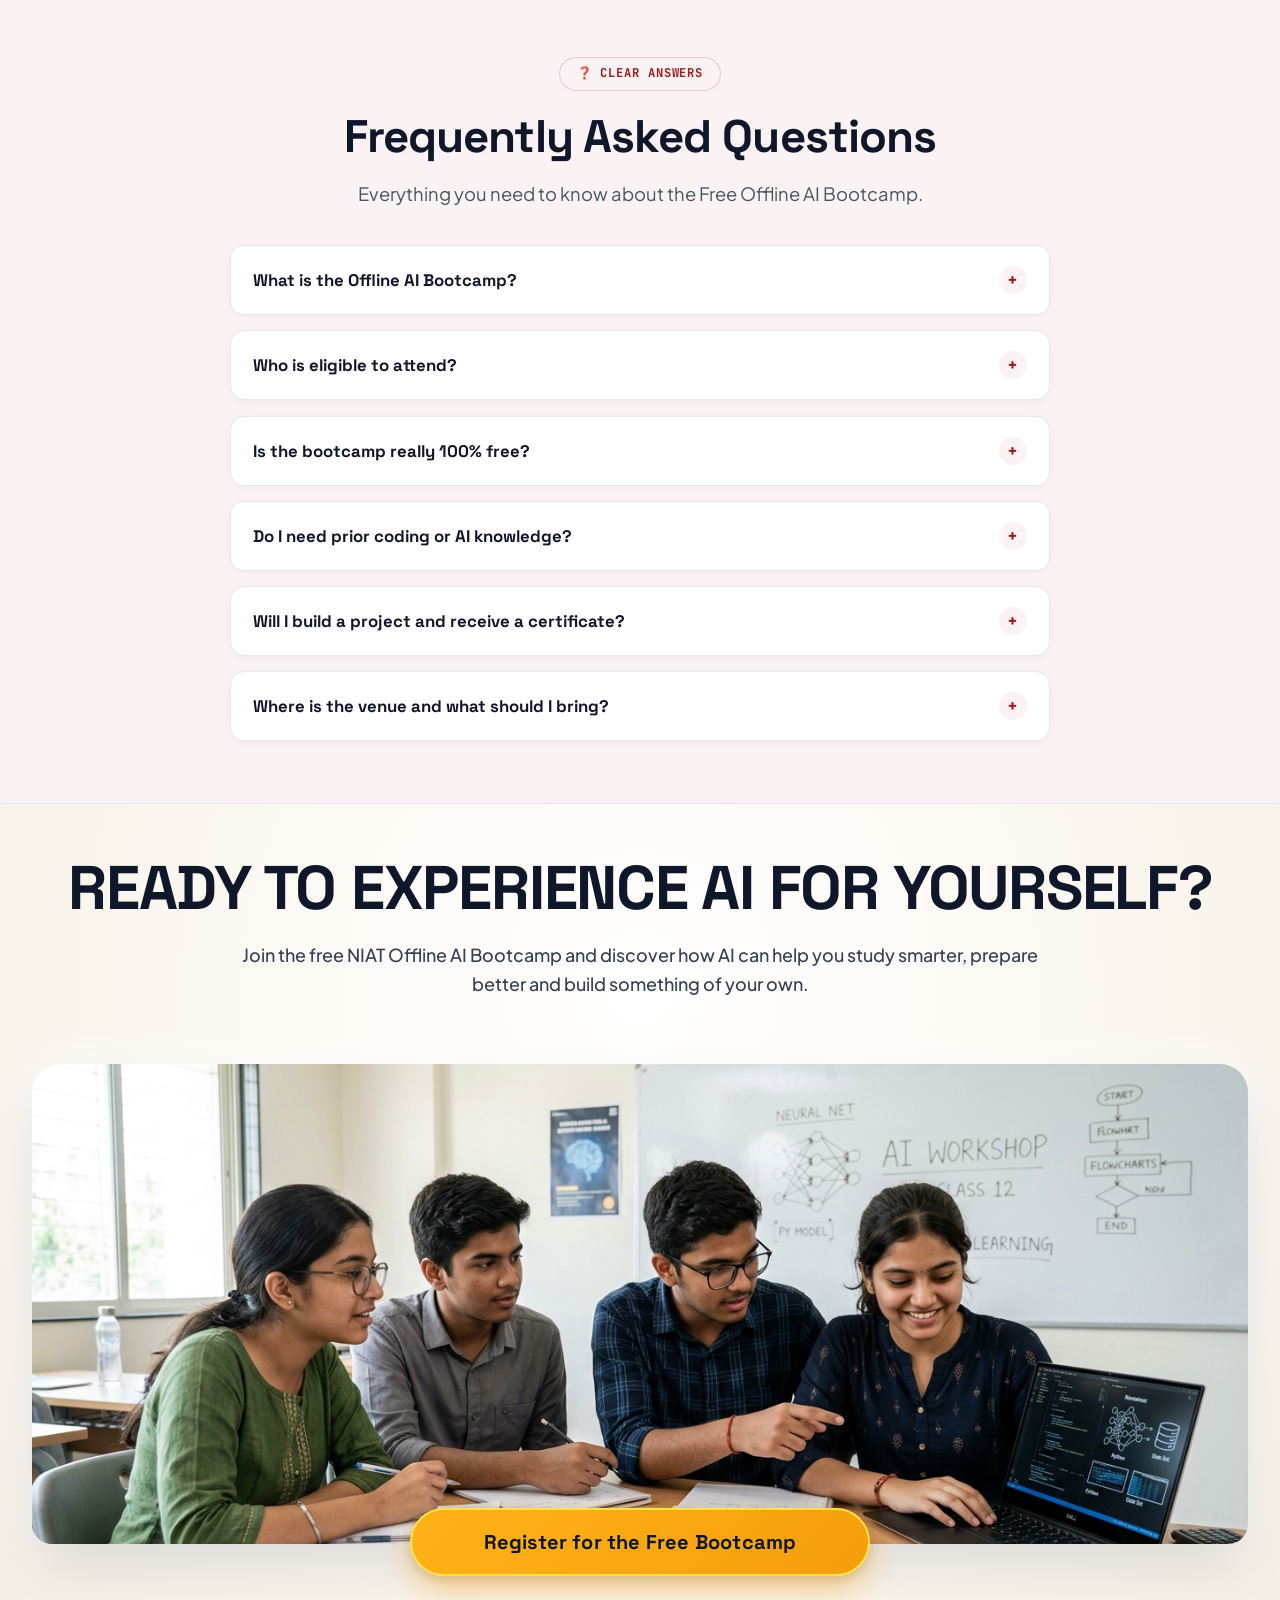
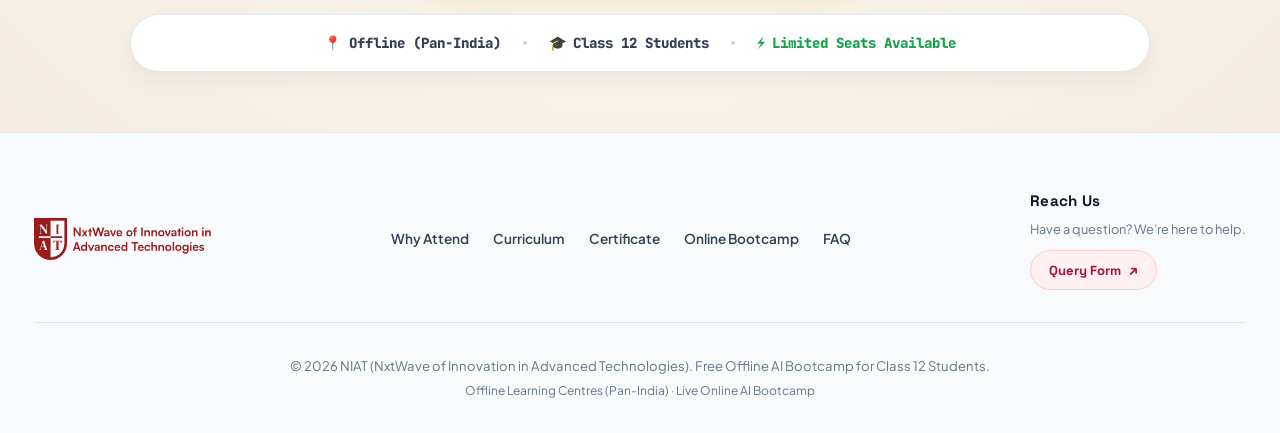
==== commit 5d13ec31: "Update WhatsApp community links to Hyderabad Week 7 and Bengaluru Week 2" ====
--- a/index.html
+++ b/index.html
@@ -1337,7 +1337,7 @@
           <div class="pass-whatsapp-info-box">
             <p class="pass-whatsapp-info-text">Join our WhatsApp community for event updates, reminders & highlights.</p>
           </div>
-          <a href="https://chat.whatsapp.com/Bvn18wRL71KKmjwYCCOfeD" target="_blank" rel="noopener noreferrer" class="btn btn-whatsapp-community">
+          <a href="https://chat.whatsapp.com/EpRjJmjS5nt6iTFmeDsLcq" target="_blank" rel="noopener noreferrer" class="btn btn-whatsapp-community">
             <svg width="22" height="22" viewBox="0 0 24 24" fill="currentColor" style="vertical-align: middle; flex-shrink: 0;"><path d="M12.04 2C6.58 2 2.13 6.45 2.13 11.91C2.13 13.66 2.59 15.36 3.45 16.86L2.05 22L7.3 20.62C8.75 21.41 10.38 21.83 12.04 21.83C17.5 21.83 21.95 17.38 21.95 11.92C21.95 9.27 20.92 6.78 19.05 4.91C17.18 3.03 14.69 2 12.04 2Z"/></svg>
             <span>Join WhatsApp Community</span>
           </a>
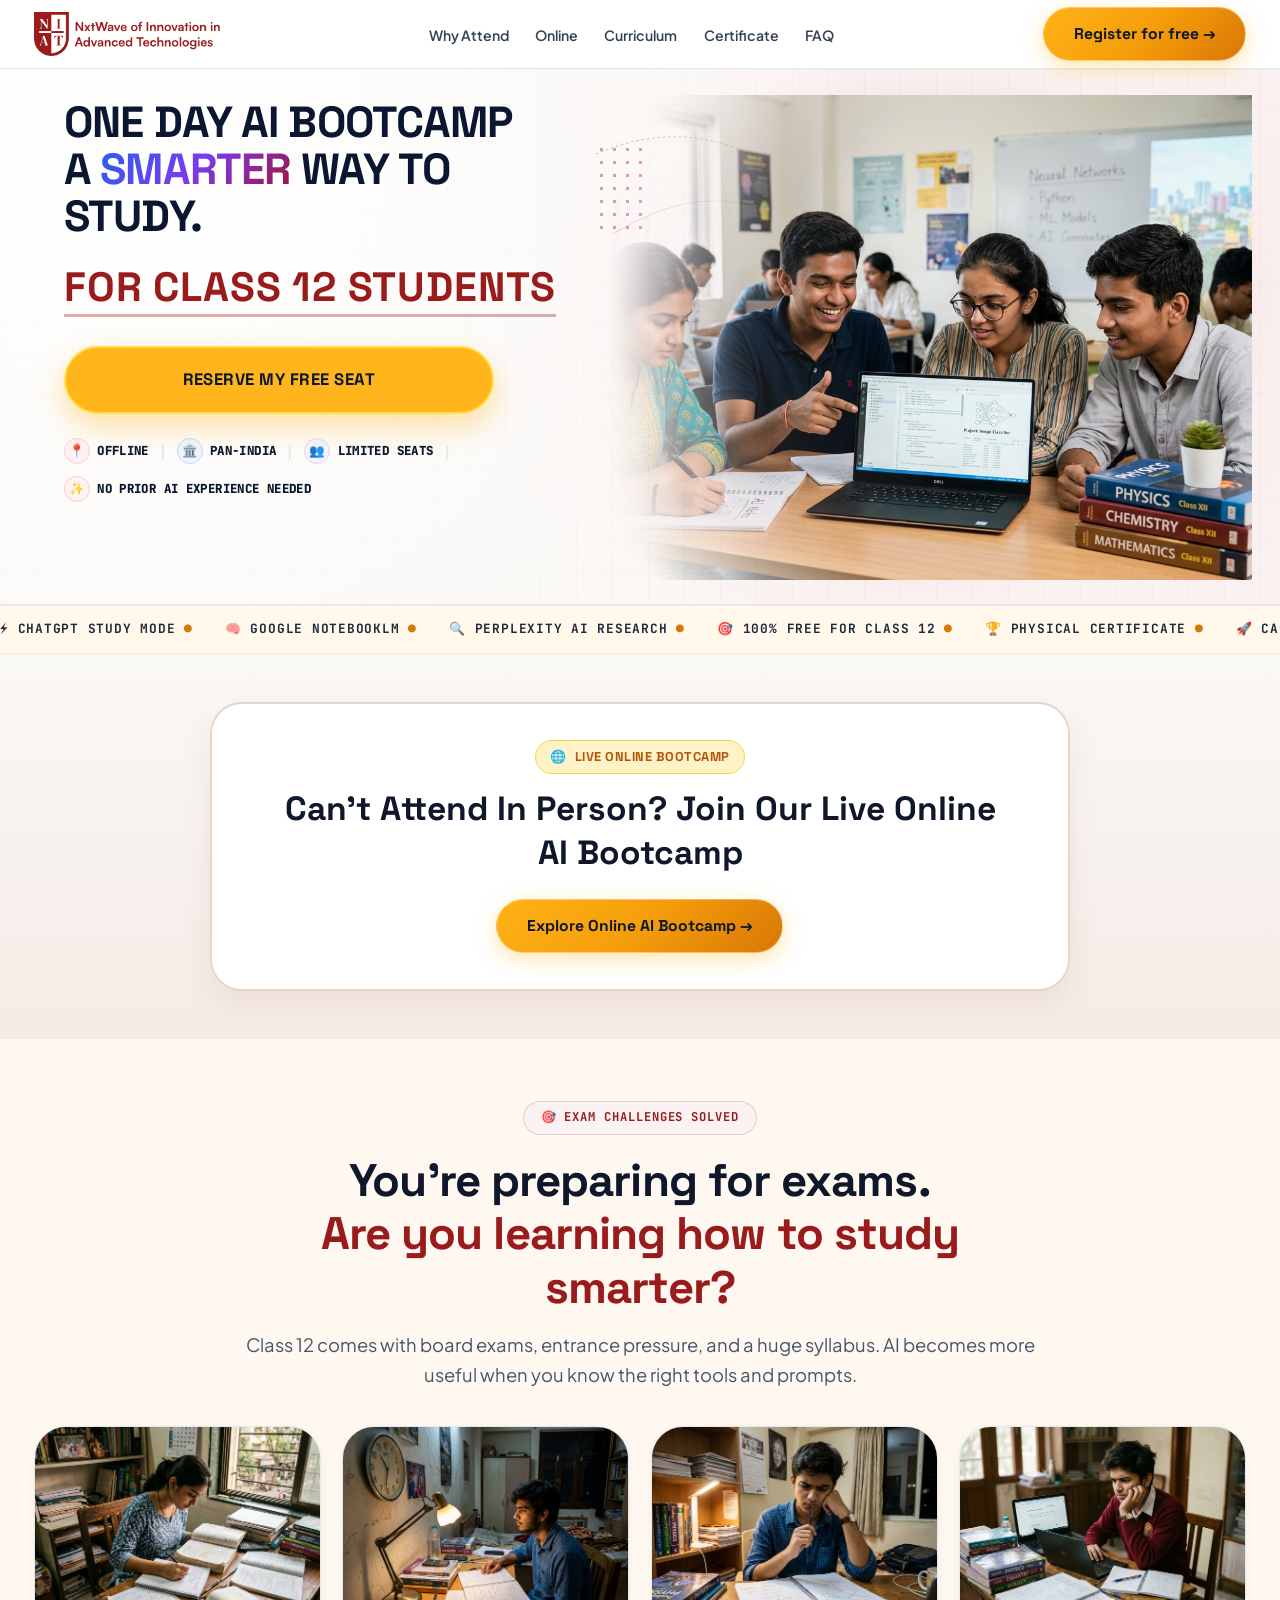
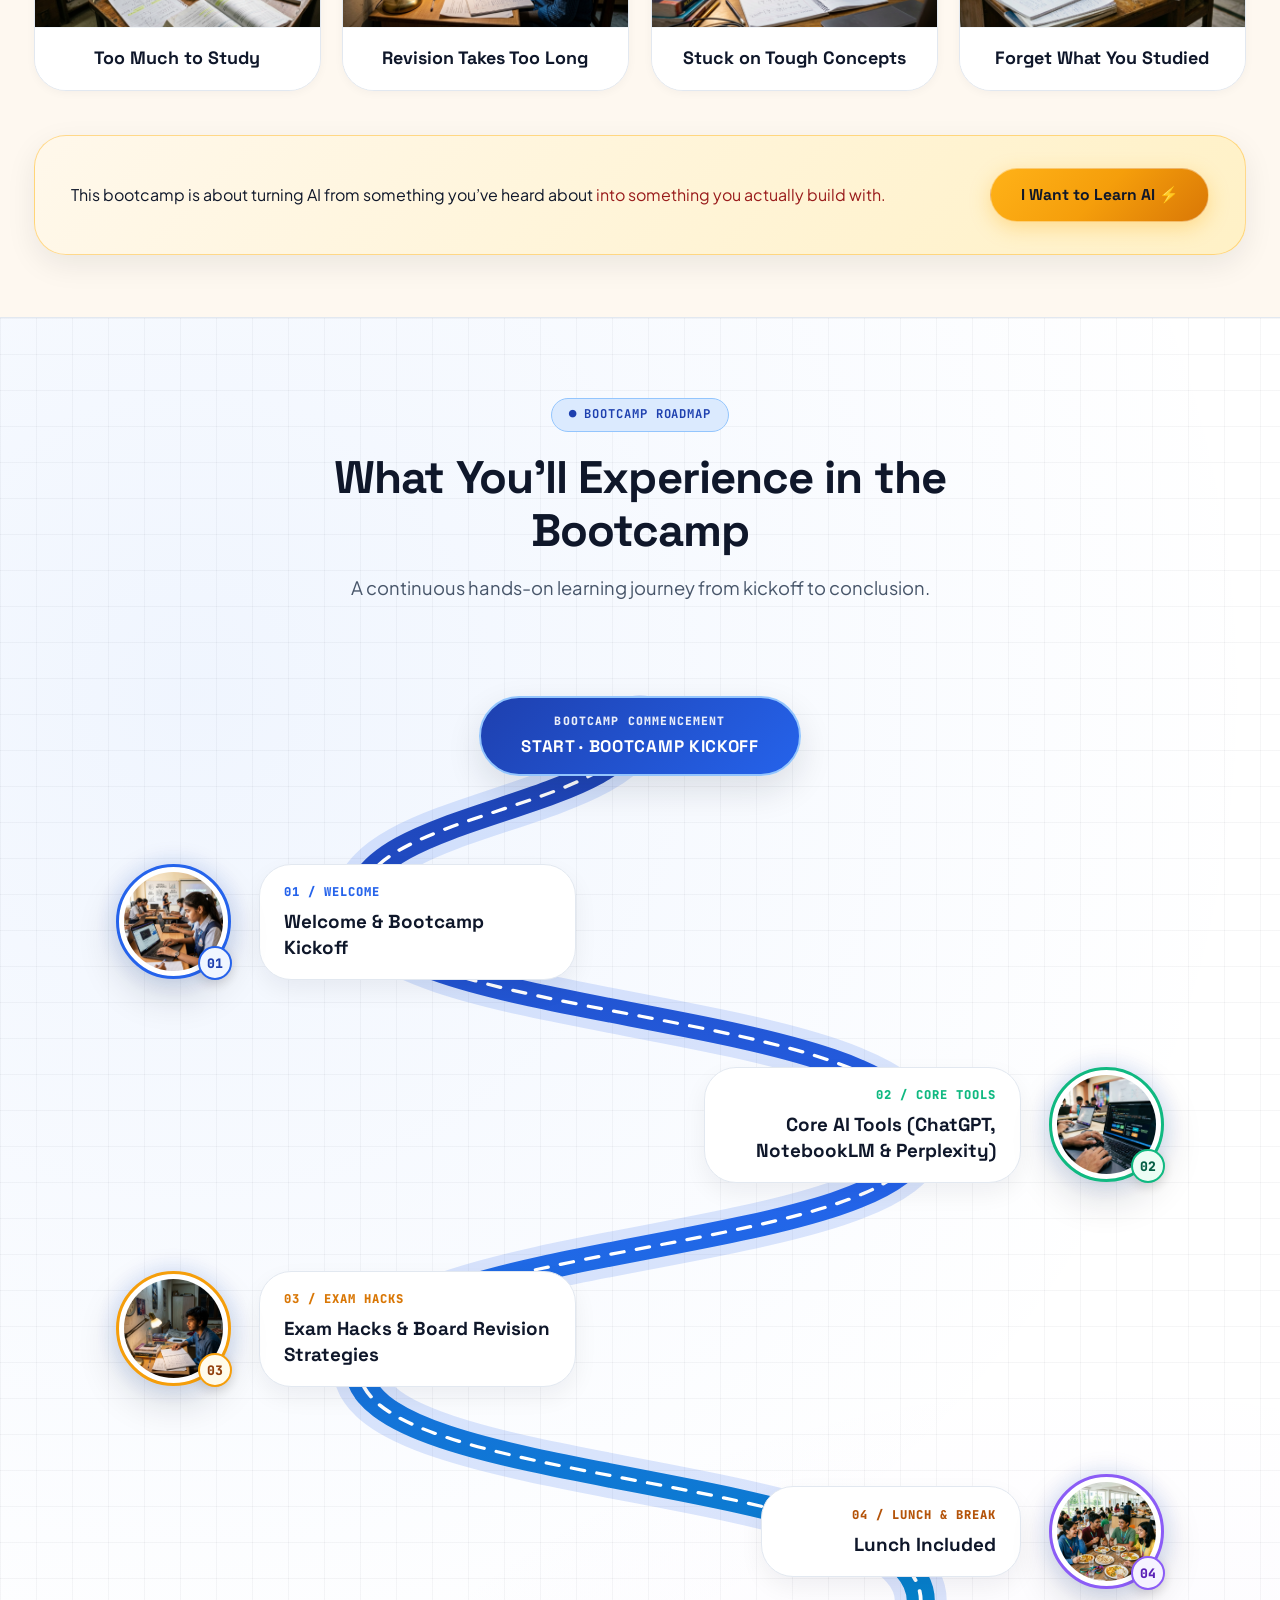
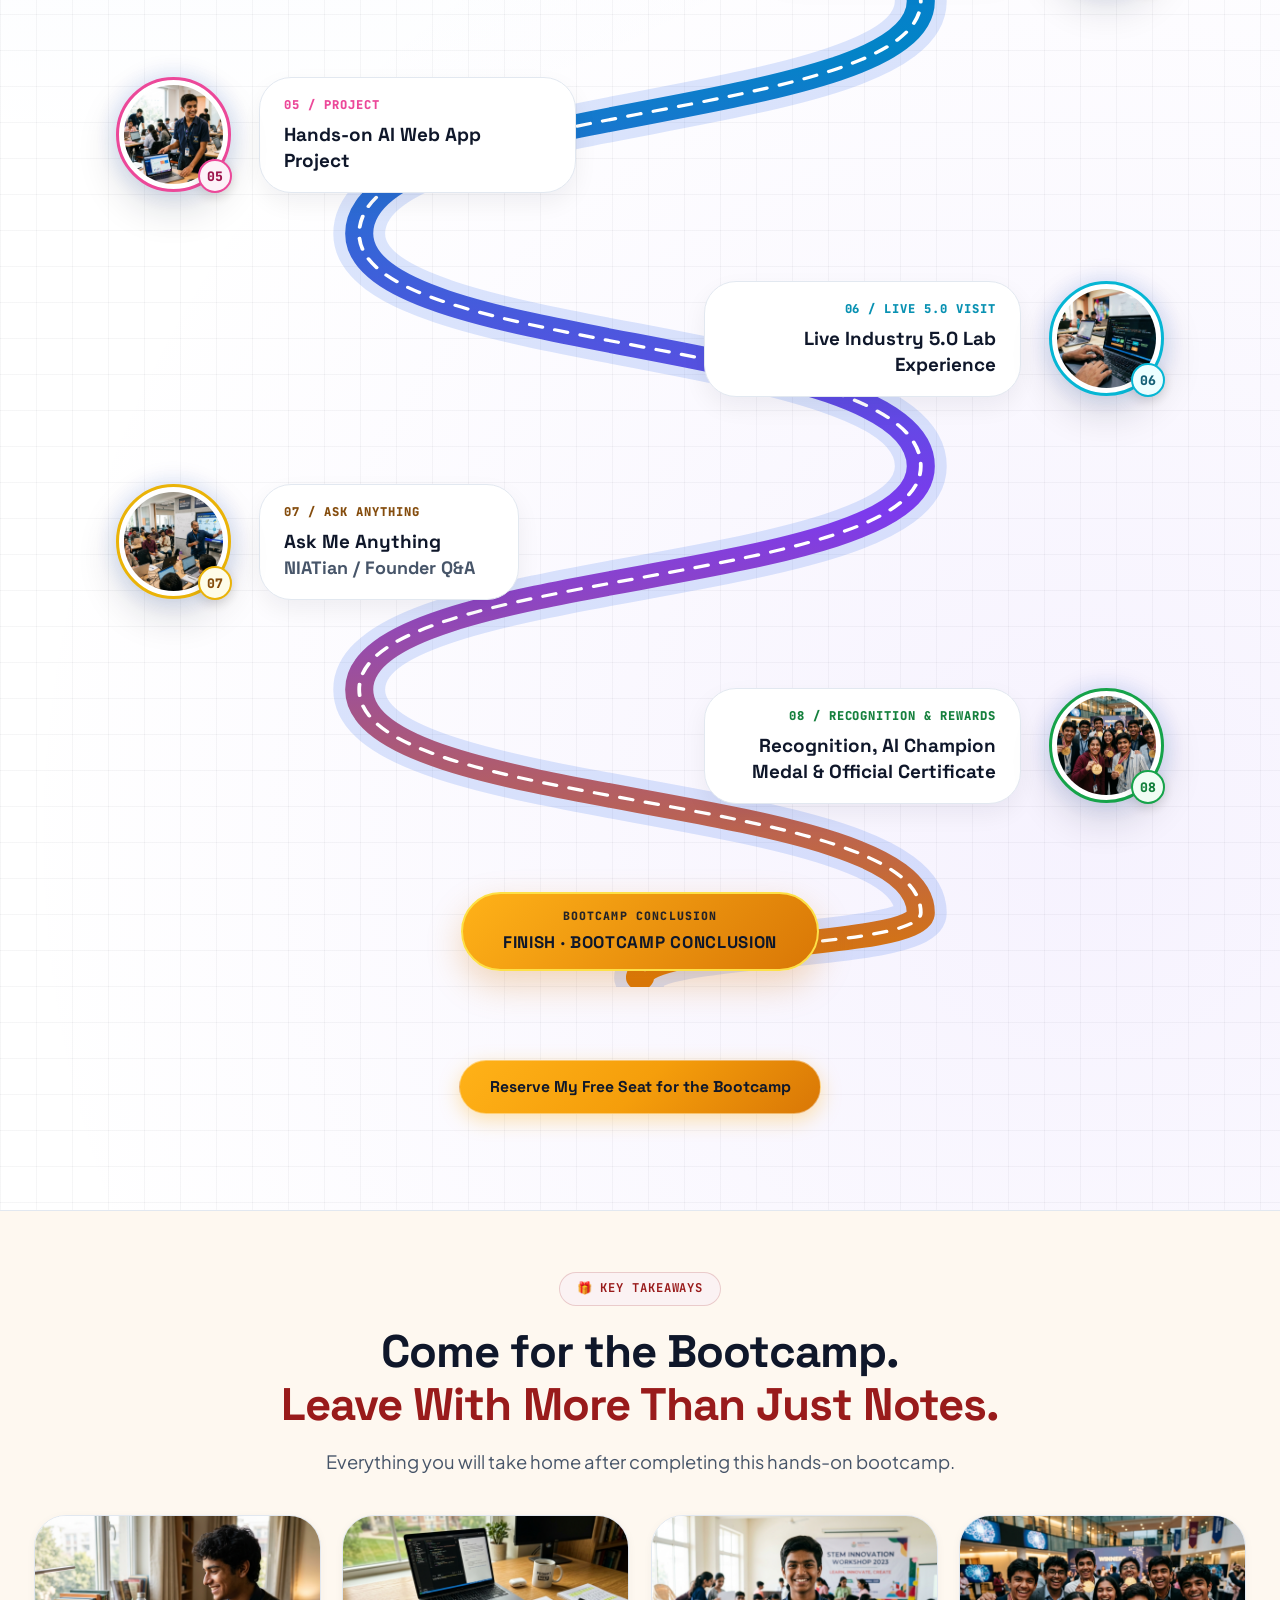
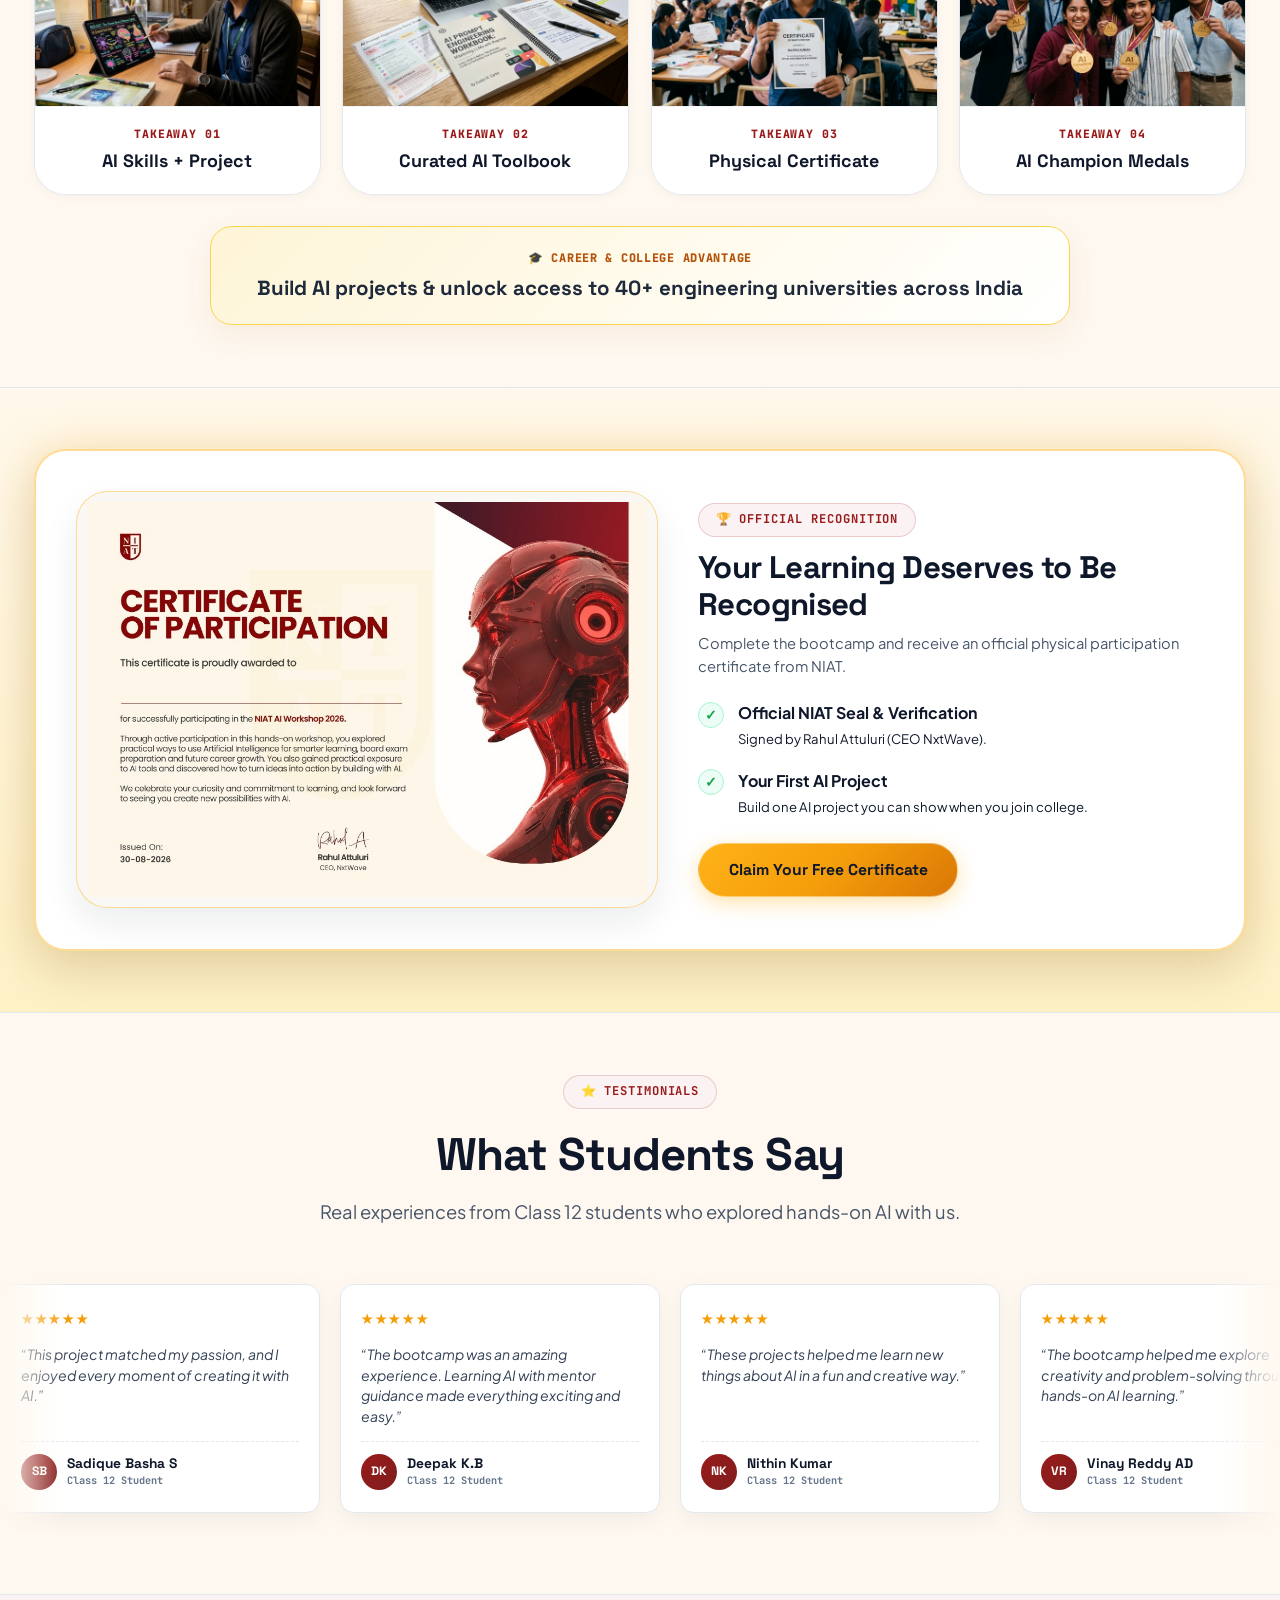
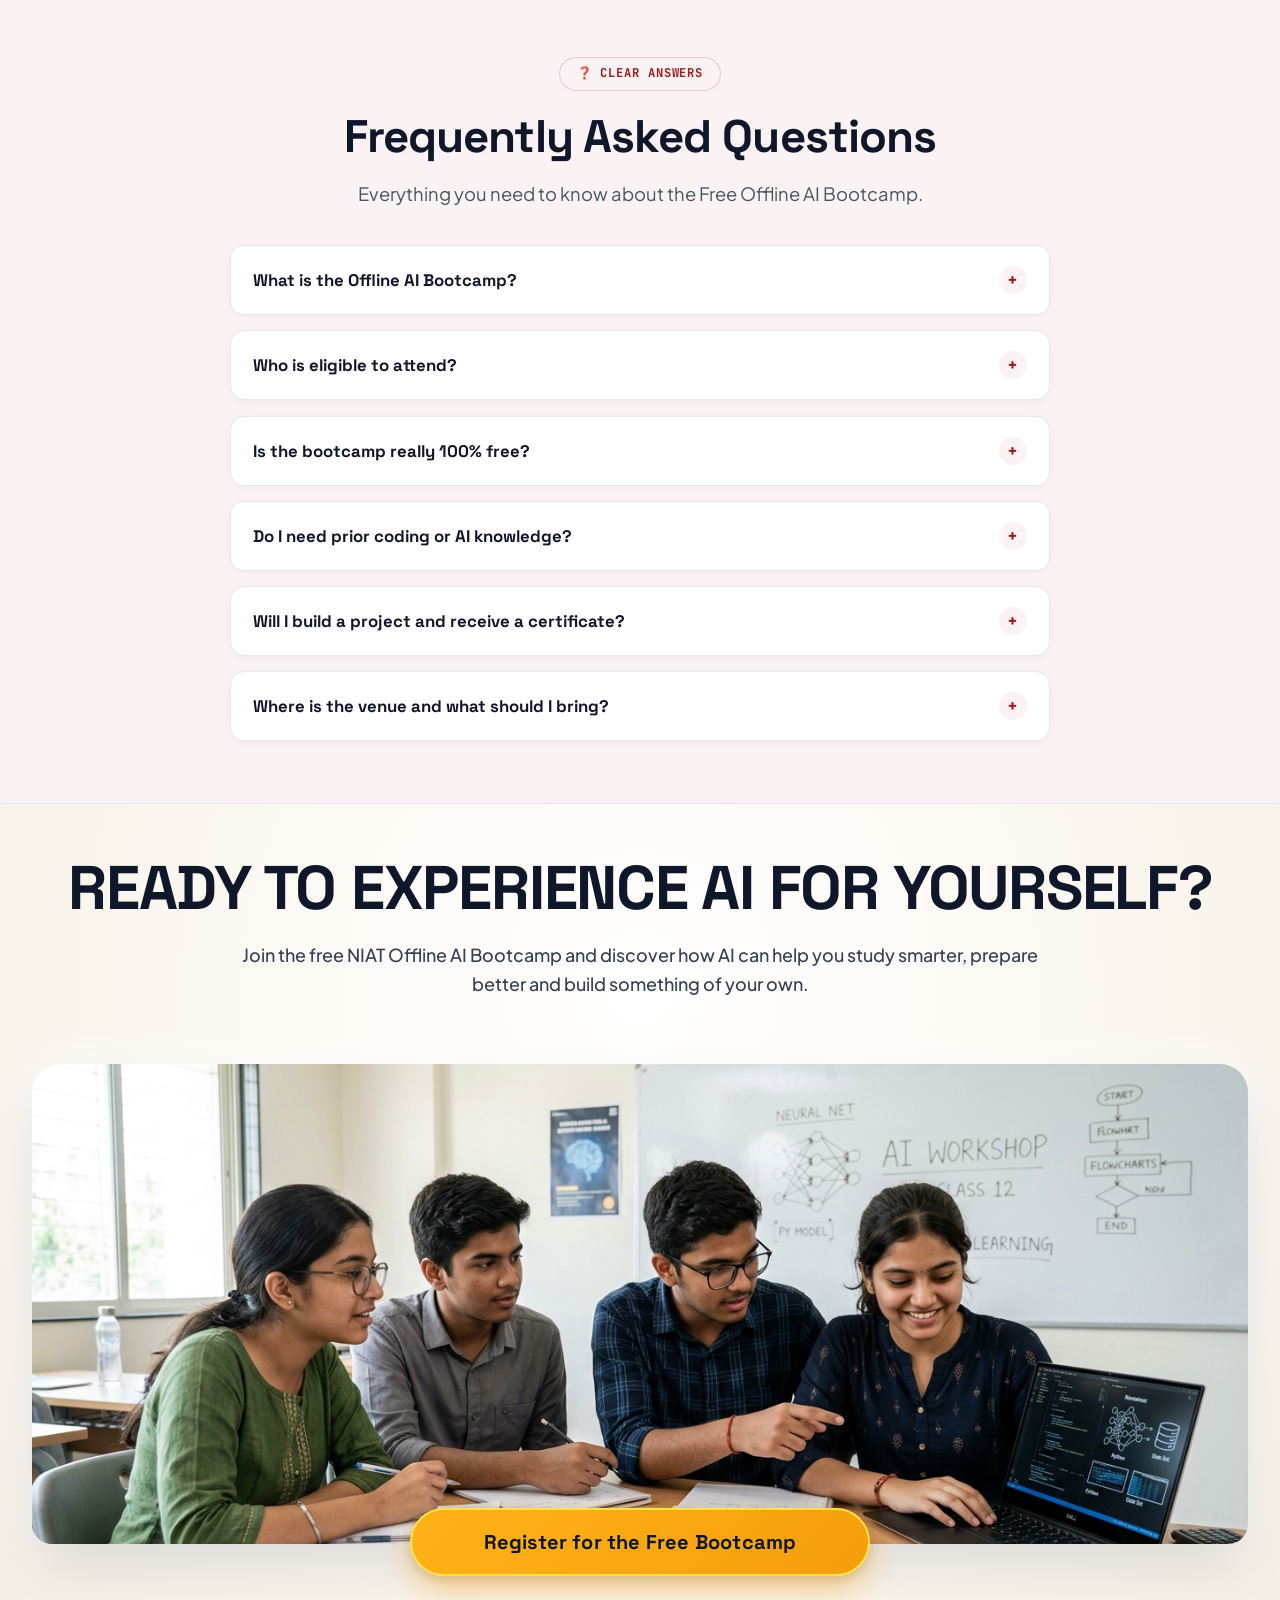
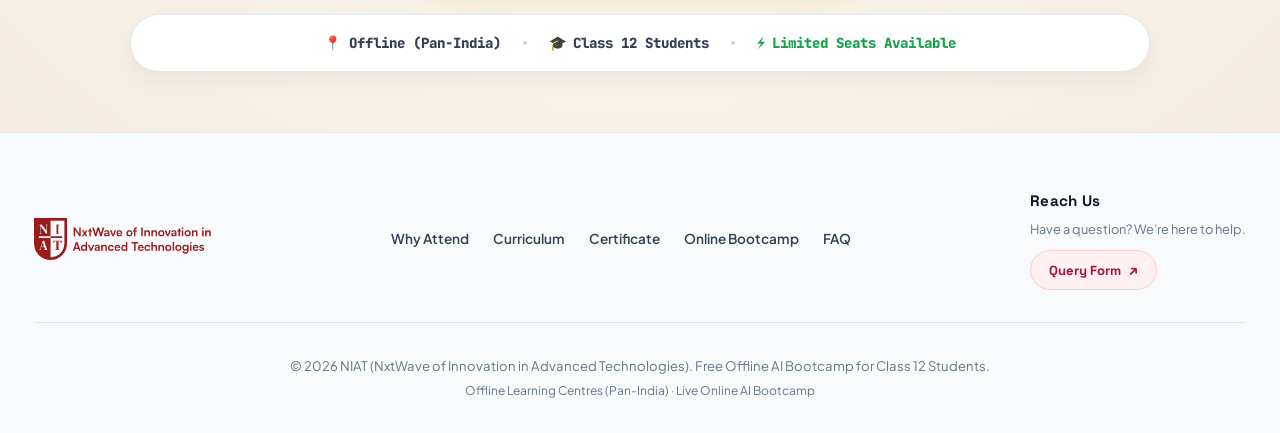
==== commit 621b7ff9: "Update WhatsApp community links to Hyderabad Week 8 and Bengaluru Week 3" ====
--- a/index.html
+++ b/index.html
@@ -1337,7 +1337,7 @@
           <div class="pass-whatsapp-info-box">
             <p class="pass-whatsapp-info-text">Join our WhatsApp community for event updates, reminders & highlights.</p>
           </div>
-          <a href="https://chat.whatsapp.com/EpRjJmjS5nt6iTFmeDsLcq" target="_blank" rel="noopener noreferrer" class="btn btn-whatsapp-community">
+          <a href="https://chat.whatsapp.com/F9RIJaSqivv4NXTlo6OQcF" target="_blank" rel="noopener noreferrer" class="btn btn-whatsapp-community">
             <svg width="22" height="22" viewBox="0 0 24 24" fill="currentColor" style="vertical-align: middle; flex-shrink: 0;"><path d="M12.04 2C6.58 2 2.13 6.45 2.13 11.91C2.13 13.66 2.59 15.36 3.45 16.86L2.05 22L7.3 20.62C8.75 21.41 10.38 21.83 12.04 21.83C17.5 21.83 21.95 17.38 21.95 11.92C21.95 9.27 20.92 6.78 19.05 4.91C17.18 3.03 14.69 2 12.04 2Z"/></svg>
             <span>Join WhatsApp Community</span>
           </a>
